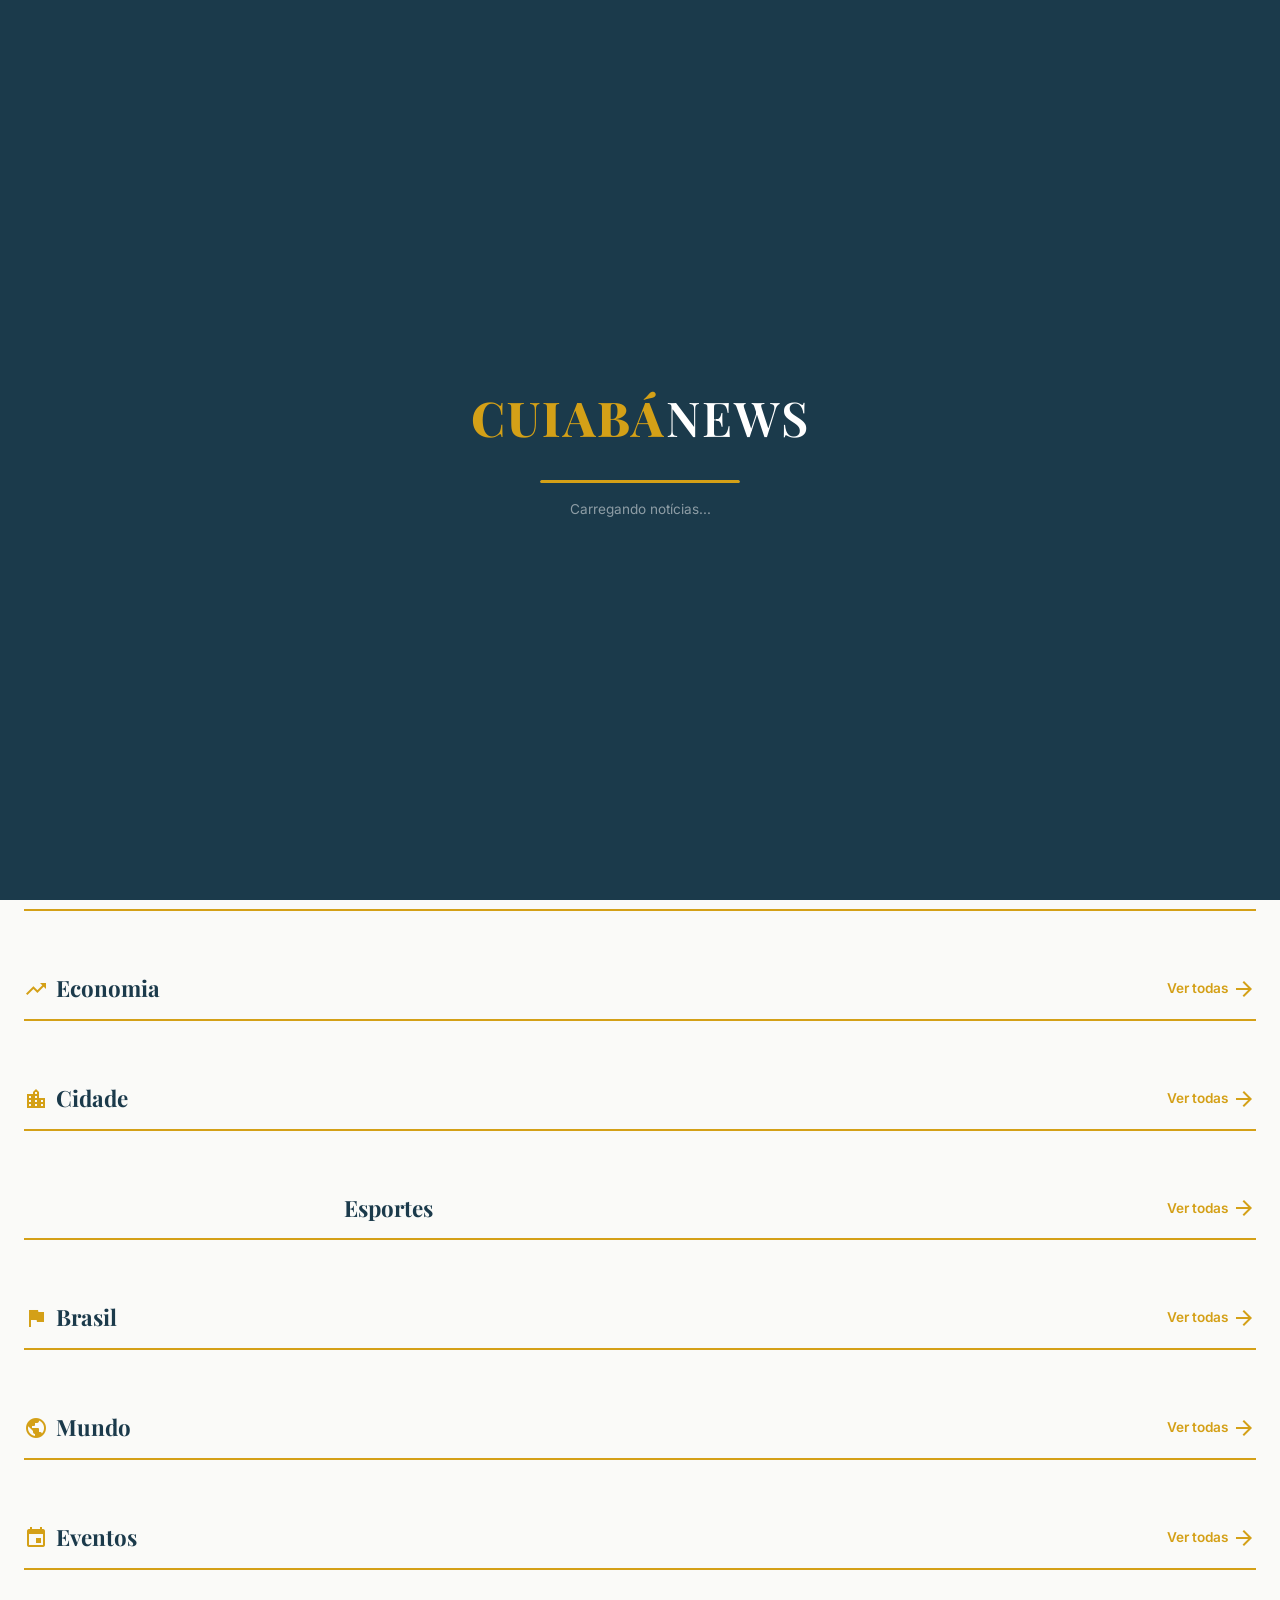
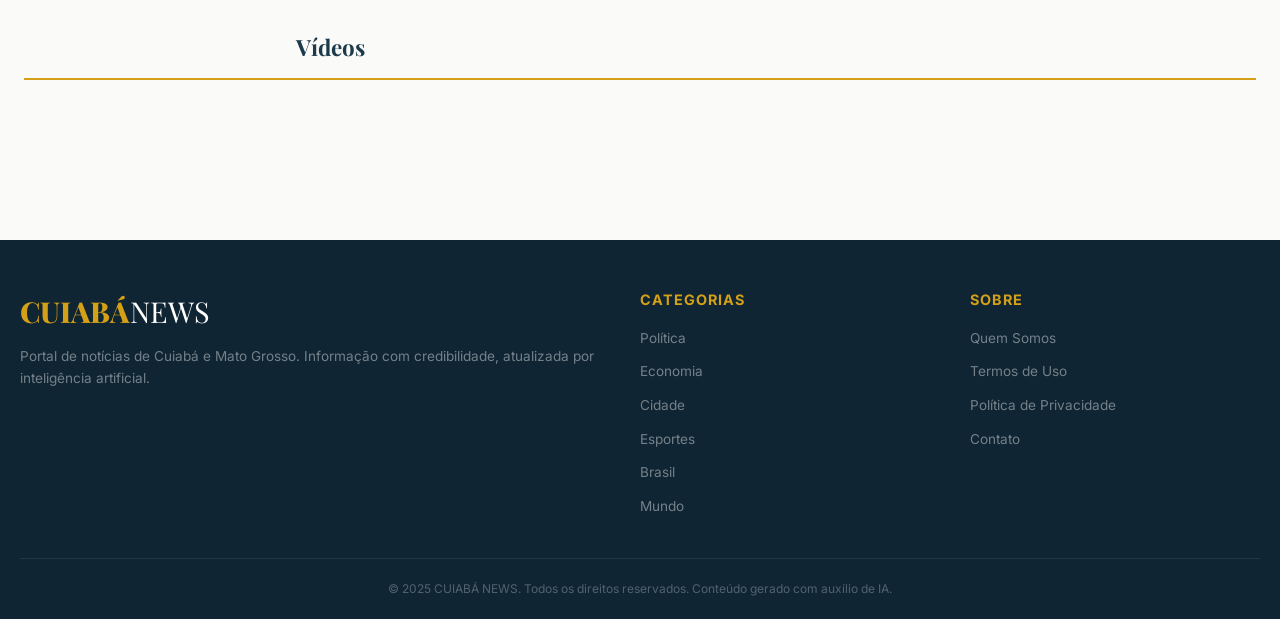
==== index.html @ b16b4761 "Mostra 20 notícias iniciais com botão ver mais no final Co-Authored-By: Claude Opus 4.6 <noreply@ant" ====
<!DOCTYPE html>
<html lang="pt-BR" data-theme="light">
<head>
    <meta charset="UTF-8">
    <meta name="viewport" content="width=device-width, initial-scale=1.0">
    <title>CUIABÁ NEWS — Notícias de Cuiabá e Mato Grosso</title>
    <meta name="description" content="CUIABÁ NEWS - Portal de notícias de Cuiabá e Mato Grosso. Política, economia, esportes, cidade e mais.">
    <meta name="keywords" content="Cuiabá, Mato Grosso, notícias, MT, Pantanal, Arena Pantanal">
    <meta property="og:title" content="CUIABÁ NEWS — Notícias de Cuiabá e Mato Grosso">
    <meta property="og:description" content="Portal de notícias atualizado de Cuiabá e região metropolitana.">
    <meta property="og:type" content="website">

    <link rel="preconnect" href="https://fonts.googleapis.com">
    <link rel="preconnect" href="https://fonts.gstatic.com" crossorigin>
    <link href="https://fonts.googleapis.com/css2?family=Inter:wght@300;400;500;600;700;800;900&family=Playfair+Display:wght@600;700;800;900&display=swap" rel="stylesheet">
    <link href="https://fonts.googleapis.com/icon?family=Material+Icons" rel="stylesheet">
    <link rel="stylesheet" href="css/style.css">
</head>
<body>

    <!-- LOADING SCREEN -->
    <div id="loading-screen" class="loading-screen">
        <div class="loading-content">
            <div class="loading-logo">CUIABÁ<span>NEWS</span></div>
            <div class="loading-bar"><div class="loading-progress"></div></div>
            <p class="loading-text">Carregando notícias...</p>
        </div>
    </div>

    <!-- HEADER -->
    <header class="header">
        <div class="header-top">
            <div class="container">
                <div class="header-top-left">
                    <span class="material-icons">schedule</span>
                    <span id="header-date" class="header-date"></span>
                    <span class="header-divider">|</span>
                    <span id="header-clock" class="header-clock"></span>
                </div>
                <div class="header-top-right">
                    <button id="btn-dark-mode" class="btn-icon" title="Modo escuro">
                        <span class="material-icons">dark_mode</span>
                    </button>
                    <button id="btn-search" class="btn-icon" title="Buscar">
                        <span class="material-icons">search</span>
                    </button>
                    <button id="btn-notifications" class="btn-icon" title="Notificações">
                        <span class="material-icons">notifications</span>
                        <span class="notification-badge" id="notification-badge">0</span>
                    </button>
                </div>
            </div>
        </div>
        <div class="header-brand">
            <div class="container">
                <a href="/" class="logo">
                    <span class="logo-cuiaba">CUIABÁ</span><span class="logo-news">NEWS</span>
                </a>
                <p class="logo-tagline">Notícias de Cuiabá e Mato Grosso</p>
            </div>
        </div>
    </header>

    <!-- NAVIGATION -->
    <nav class="nav-main" id="nav-main">
        <div class="container">
            <div class="nav-scroll">
                <a href="#" class="nav-link active" data-category="todas">
                    <span class="material-icons">home</span> Início
                </a>
                <a href="#" class="nav-link" data-category="politica">
                    <span class="material-icons">account_balance</span> Política
                </a>
                <a href="#" class="nav-link" data-category="economia">
                    <span class="material-icons">trending_up</span> Economia
                </a>
                <a href="#" class="nav-link" data-category="cidade">
                    <span class="material-icons">location_city</span> Cidade
                </a>
                <a href="#" class="nav-link" data-category="esportes">
                    <span class="material-icons">sports_soccer</span> Esportes
                </a>
                <a href="#" class="nav-link" data-category="brasil">
                    <span class="material-icons">flag</span> Brasil
                </a>
                <a href="#" class="nav-link" data-category="internacional">
                    <span class="material-icons">public</span> Mundo
                </a>
                <a href="#" class="nav-link" data-category="eventos">
                    <span class="material-icons">event</span> Eventos
                </a>
            </div>
        </div>
    </nav>

    <!-- READING PROGRESS -->
    <div class="reading-progress" id="reading-progress"></div>

    <!-- TICKER / BREAKING NEWS -->
    <section class="ticker-bar" id="ticker-bar">
        <div class="container">
            <span class="ticker-label">URGENTE</span>
            <div class="ticker-wrap">
                <div class="ticker-content" id="ticker-content"></div>
            </div>
        </div>
    </section>

    <!-- SEARCH OVERLAY -->
    <div class="search-overlay" id="search-overlay">
        <div class="search-overlay-inner">
            <button class="search-close" id="search-close">
                <span class="material-icons">close</span>
            </button>
            <div class="search-box">
                <span class="material-icons">search</span>
                <input type="text" id="search-input" placeholder="Buscar notícias..." autocomplete="off">
            </div>
            <div class="search-results" id="search-results"></div>
        </div>
    </div>

    <!-- NOTIFICATIONS DROPDOWN -->
    <div class="notifications-dropdown" id="notifications-dropdown">
        <div class="notifications-header">
            <h3>Notificações</h3>
            <button id="notifications-clear">Limpar</button>
        </div>
        <div class="notifications-list" id="notifications-list"></div>
    </div>

    <!-- MAIN CONTENT -->
    <main class="main-content">
        <div class="container">

            <!-- HERO CAROUSEL -->
            <section class="hero-section" id="hero-section">
                <div class="hero-carousel" id="hero-carousel"></div>
                <div class="hero-dots" id="hero-dots"></div>
            </section>

            <!-- COTAÇÕES STRIP -->
            <section class="cotacoes-strip" id="cotacoes-strip">
                <div class="cotacoes-scroll" id="cotacoes-scroll"></div>
            </section>

            <!-- TRENDING TOPICS -->
            <section class="trending-section" id="trending-section">
                <div class="section-header">
                    <h2><span class="material-icons">trending_up</span> Em Alta</h2>
                </div>
                <div class="trending-tags" id="trending-tags"></div>
            </section>

            <!-- CONTENT GRID -->
            <div class="content-grid">

                <!-- MAIN COLUMN -->
                <div class="col-main">

                    <!-- ÚLTIMAS NOTÍCIAS (TABS) -->
                    <section class="ultimas-section" id="ultimas-section">
                        <div class="section-header">
                            <h2><span class="material-icons">fiber_new</span> Últimas Notícias</h2>
                            <div class="tab-buttons" id="tab-buttons">
                                <button class="tab-btn active" data-tab="recentes">Recentes</button>
                                <button class="tab-btn" data-tab="mais-lidas">Mais Lidas</button>
                            </div>
                        </div>
                        <div class="news-grid" id="news-grid"></div>
                        <button class="btn-load-more" id="btn-load-more">
                            <span class="material-icons">expand_more</span> Ver Mais Notícias
                        </button>
                    </section>

                </div>

                <!-- SIDEBAR -->
                <aside class="col-sidebar">

                    <!-- CLIMA -->
                    <div class="sidebar-widget weather-widget" id="weather-widget">
                        <div class="widget-header">
                            <h3><span class="material-icons">wb_sunny</span> Clima</h3>
                        </div>
                        <div class="weather-content" id="weather-content"></div>
                    </div>

                    <!-- MAIS LIDAS -->
                    <div class="sidebar-widget" id="mais-lidas-widget">
                        <div class="widget-header">
                            <h3><span class="material-icons">local_fire_department</span> Mais Lidas</h3>
                        </div>
                        <div class="mais-lidas-list" id="mais-lidas-list"></div>
                    </div>

                    <!-- MAIS NOTÍCIAS SIDEBAR -->
                    <div class="sidebar-widget" id="side-news-widget">
                        <div class="widget-header">
                            <h3><span class="material-icons">article</span> Mais Notícias</h3>
                        </div>
                        <div class="side-news-list" id="side-news-items"></div>
                    </div>

                </aside>
            </div>
        </div>

        <!-- FULL-WIDTH SECTIONS (abaixo do grid) -->
        <div class="full-sections">
            <section class="category-section" id="section-politica">
                <div class="section-header">
                    <h2><span class="material-icons">account_balance</span> Política</h2>
                    <a href="#" class="ver-mais" data-category="politica">Ver todas <span class="material-icons">arrow_forward</span></a>
                </div>
                <div class="category-grid" data-category="politica"></div>
            </section>

            <section class="category-section" id="section-economia">
                <div class="section-header">
                    <h2><span class="material-icons">trending_up</span> Economia</h2>
                    <a href="#" class="ver-mais" data-category="economia">Ver todas <span class="material-icons">arrow_forward</span></a>
                </div>
                <div class="category-grid" data-category="economia"></div>
            </section>

            <section class="category-section" id="section-cidade">
                <div class="section-header">
                    <h2><span class="material-icons">location_city</span> Cidade</h2>
                    <a href="#" class="ver-mais" data-category="cidade">Ver todas <span class="material-icons">arrow_forward</span></a>
                </div>
                <div class="category-grid" data-category="cidade"></div>
            </section>

            <section class="category-section" id="section-esportes">
                <div class="section-header">
                    <h2><span class="material-icons">sports_soccer</span> Esportes</h2>
                    <a href="#" class="ver-mais" data-category="esportes">Ver todas <span class="material-icons">arrow_forward</span></a>
                </div>
                <div class="category-grid" data-category="esportes"></div>
            </section>

            <section class="category-section" id="section-brasil">
                <div class="section-header">
                    <h2><span class="material-icons">flag</span> Brasil</h2>
                    <a href="#" class="ver-mais" data-category="brasil">Ver todas <span class="material-icons">arrow_forward</span></a>
                </div>
                <div class="category-grid" data-category="brasil"></div>
            </section>

            <section class="category-section" id="section-internacional">
                <div class="section-header">
                    <h2><span class="material-icons">public</span> Mundo</h2>
                    <a href="#" class="ver-mais" data-category="internacional">Ver todas <span class="material-icons">arrow_forward</span></a>
                </div>
                <div class="category-grid" data-category="internacional"></div>
            </section>

            <section class="category-section" id="section-eventos">
                <div class="section-header">
                    <h2><span class="material-icons">event</span> Eventos</h2>
                    <a href="#" class="ver-mais" data-category="eventos">Ver todas <span class="material-icons">arrow_forward</span></a>
                </div>
                <div class="category-grid" data-category="eventos"></div>
            </section>

            <section class="videos-section" id="videos-section">
                <div class="section-header">
                    <h2><span class="material-icons">play_circle</span> Vídeos</h2>
                </div>
                <div class="videos-grid" id="videos-grid"></div>
            </section>
        </div>

    </main>

    <!-- SHARE POPUP -->
    <div class="share-popup" id="share-popup">
        <div class="share-popup-inner">
            <h3>Compartilhar</h3>
            <div class="share-buttons">
                <button class="share-btn whatsapp" data-platform="whatsapp">
                    <span class="material-icons">chat</span> WhatsApp
                </button>
                <button class="share-btn twitter" data-platform="twitter">
                    <span class="material-icons">tag</span> Twitter
                </button>
                <button class="share-btn facebook" data-platform="facebook">
                    <span class="material-icons">thumb_up</span> Facebook
                </button>
                <button class="share-btn copy" data-platform="copy">
                    <span class="material-icons">content_copy</span> Copiar Link
                </button>
            </div>
            <button class="share-close" id="share-close">
                <span class="material-icons">close</span>
            </button>
        </div>
    </div>

    <!-- VIDEO MODAL -->
    <div class="video-modal" id="video-modal">
        <div class="video-modal-inner">
            <button class="video-modal-close" id="video-modal-close">
                <span class="material-icons">close</span>
            </button>
            <div class="video-modal-player" id="video-modal-player"></div>
            <h3 class="video-modal-title" id="video-modal-title"></h3>
        </div>
    </div>

    <!-- FOOTER -->
    <footer class="footer">
        <div class="container">
            <div class="footer-grid">
                <div class="footer-brand">
                    <div class="footer-logo">CUIABÁ<span>NEWS</span></div>
                    <p>Portal de notícias de Cuiabá e Mato Grosso. Informação com credibilidade, atualizada por inteligência artificial.</p>
                </div>
                <div class="footer-links">
                    <h4>Categorias</h4>
                    <ul>
                        <li><a href="#" data-category="politica">Política</a></li>
                        <li><a href="#" data-category="economia">Economia</a></li>
                        <li><a href="#" data-category="cidade">Cidade</a></li>
                        <li><a href="#" data-category="esportes">Esportes</a></li>
                        <li><a href="#" data-category="brasil">Brasil</a></li>
                        <li><a href="#" data-category="internacional">Mundo</a></li>
                    </ul>
                </div>
                <div class="footer-links">
                    <h4>Sobre</h4>
                    <ul>
                        <li><a href="#">Quem Somos</a></li>
                        <li><a href="#">Termos de Uso</a></li>
                        <li><a href="#">Política de Privacidade</a></li>
                        <li><a href="#">Contato</a></li>
                    </ul>
                </div>
            </div>
            <div class="footer-bottom">
                <p>&copy; 2025 CUIABÁ NEWS. Todos os direitos reservados. Conteúdo gerado com auxílio de IA.</p>
            </div>
        </div>
    </footer>

    <!-- TOAST -->
    <div class="toast-container" id="toast-container"></div>

    <script src="js/news-data.js"></script>
    <script src="js/main.js"></script>
</body>
</html>
---- css/style.css ----
/* ============================================
   CUIABÁ NEWS — Warm Pantanal Golden Theme
   Design único: Dourado + Azul Marinho + Laranja
   Fontes: Inter + Playfair Display
   ============================================ */

/* === RESET & VARIABLES === */
:root {
    --gold: #D4A017;
    --gold-light: #F0D060;
    --gold-dark: #B8860B;
    --navy: #1B3A4B;
    --navy-light: #2C5F7A;
    --navy-dark: #0F2533;
    --orange: #E85D04;
    --orange-light: #F48C06;
    --cream: #FFF8E7;
    --cream-dark: #F5ECD7;
    --white: #FFFFFF;
    --gray-50: #FAFAF8;
    --gray-100: #F5F3EE;
    --gray-200: #E8E4DA;
    --gray-300: #D4CFC3;
    --gray-400: #A09A8C;
    --gray-500: #7A7466;
    --gray-600: #5C5648;
    --gray-700: #3E3A30;
    --gray-800: #2A2720;
    --gray-900: #1A1814;
    --bg: var(--gray-50);
    --bg-card: var(--white);
    --bg-header: var(--navy);
    --bg-nav: var(--navy-dark);
    --text: var(--gray-800);
    --text-secondary: var(--gray-500);
    --text-on-dark: var(--cream);
    --border: var(--gray-200);
    --shadow: rgba(27, 58, 75, 0.08);
    --shadow-hover: rgba(27, 58, 75, 0.16);
    --radius: 16px;
    --radius-sm: 10px;
    --radius-xs: 6px;
    --transition: 0.3s cubic-bezier(0.4, 0, 0.2, 1);
    --font-body: 'Inter', -apple-system, sans-serif;
    --font-display: 'Playfair Display', Georgia, serif;
    --container: 1280px;
}

[data-theme="dark"] {
    --bg: #121210;
    --bg-card: #1E1D1A;
    --bg-header: #0A1A22;
    --bg-nav: #06111A;
    --text: #E8E4DA;
    --text-secondary: #A09A8C;
    --text-on-dark: var(--cream);
    --border: #2E2C26;
    --shadow: rgba(0, 0, 0, 0.3);
    --shadow-hover: rgba(0, 0, 0, 0.5);
    --cream: #F5ECD7;
    --gray-50: #161614;
    --gray-100: #1E1D1A;
}

*, *::before, *::after { box-sizing: border-box; margin: 0; padding: 0; }

html { scroll-behavior: smooth; }

body {
    font-family: var(--font-body);
    background: var(--bg);
    color: var(--text);
    line-height: 1.6;
    -webkit-font-smoothing: antialiased;
}

a { color: inherit; text-decoration: none; }
img { max-width: 100%; height: auto; display: block; }
button { cursor: pointer; border: none; background: none; font-family: inherit; }
ul { list-style: none; }

.container {
    max-width: var(--container);
    margin: 0 auto;
    padding: 0 20px;
}

/* === LOADING SCREEN === */
.loading-screen {
    position: fixed; inset: 0; z-index: 9999;
    background: var(--navy);
    display: flex; align-items: center; justify-content: center;
    transition: opacity 0.5s, visibility 0.5s;
}
.loading-screen.hidden { opacity: 0; visibility: hidden; pointer-events: none; }
.loading-content { text-align: center; }
.loading-logo {
    font-family: var(--font-display); font-size: 3rem; font-weight: 800;
    color: var(--gold); letter-spacing: 2px;
}
.loading-logo span { color: var(--white); font-weight: 600; }
.loading-bar {
    width: 200px; height: 3px; background: rgba(255,255,255,0.15);
    border-radius: 3px; margin: 24px auto 16px; overflow: hidden;
}
.loading-progress {
    height: 100%; background: var(--gold); border-radius: 3px;
    animation: loadProgress 1.5s ease-in-out forwards;
}
@keyframes loadProgress { 0% { width: 0; } 100% { width: 100%; } }
.loading-text { color: rgba(255,255,255,0.5); font-size: 0.85rem; }

/* === READING PROGRESS === */
.reading-progress {
    position: fixed; top: 0; left: 0; height: 3px; z-index: 1001;
    background: linear-gradient(90deg, var(--gold), var(--orange));
    width: 0%; transition: width 0.1s;
}

/* === HEADER === */
.header { background: var(--bg-header); }
.header-top {
    border-bottom: 1px solid rgba(255,255,255,0.08);
    padding: 8px 0;
}
.header-top .container { display: flex; justify-content: space-between; align-items: center; }
.header-top-left { display: flex; align-items: center; gap: 8px; color: rgba(255,255,255,0.6); font-size: 0.8rem; }
.header-top-left .material-icons { font-size: 16px; }
.header-divider { opacity: 0.3; }
.header-top-right { display: flex; gap: 4px; }
.btn-icon {
    width: 36px; height: 36px; border-radius: 50%;
    display: flex; align-items: center; justify-content: center;
    color: rgba(255,255,255,0.7); transition: var(--transition);
    position: relative;
}
.btn-icon:hover { background: rgba(255,255,255,0.1); color: var(--gold); }
.notification-badge {
    position: absolute; top: 4px; right: 4px;
    background: var(--orange); color: white;
    font-size: 0.6rem; font-weight: 700;
    width: 16px; height: 16px; border-radius: 50%;
    display: flex; align-items: center; justify-content: center;
}

.header-brand { padding: 20px 0 16px; text-align: center; }
.logo { display: inline-block; }
.logo-cuiaba {
    font-family: var(--font-display); font-size: 2.8rem; font-weight: 900;
    color: var(--gold); letter-spacing: 3px;
}
.logo-news {
    font-family: var(--font-body); font-size: 2.8rem; font-weight: 300;
    color: var(--white); letter-spacing: 1px;
}
.logo-tagline {
    color: rgba(255,255,255,0.45); font-size: 0.8rem;
    letter-spacing: 3px; text-transform: uppercase; margin-top: 4px;
}

/* === NAVIGATION === */
.nav-main {
    background: var(--bg-nav);
    position: sticky; top: 0; z-index: 100;
    border-bottom: 2px solid var(--gold);
}
.nav-scroll {
    display: flex; gap: 0; overflow-x: auto;
    scrollbar-width: none; -ms-overflow-style: none;
}
.nav-scroll::-webkit-scrollbar { display: none; }
.nav-link {
    display: flex; align-items: center; gap: 6px;
    padding: 14px 18px; font-size: 0.85rem; font-weight: 500;
    color: rgba(255,255,255,0.65); white-space: nowrap;
    transition: var(--transition); border-bottom: 3px solid transparent;
    margin-bottom: -2px;
}
.nav-link .material-icons { font-size: 18px; }
.nav-link:hover { color: var(--gold); background: rgba(255,255,255,0.04); }
.nav-link.active {
    color: var(--gold); border-bottom-color: var(--gold);
    font-weight: 700;
}

/* === TICKER === */
.ticker-bar {
    background: var(--orange);
    padding: 10px 0; overflow: hidden;
}
.ticker-bar .container { display: flex; align-items: center; gap: 12px; }
.ticker-label {
    background: var(--navy); color: var(--white);
    padding: 4px 12px; border-radius: var(--radius-xs);
    font-size: 0.7rem; font-weight: 800; letter-spacing: 1px;
    white-space: nowrap; animation: tickerPulse 2s infinite;
}
@keyframes tickerPulse {
    0%, 100% { opacity: 1; } 50% { opacity: 0.7; }
}
.ticker-wrap { flex: 1; overflow: hidden; }
.ticker-content {
    display: flex; gap: 60px; white-space: nowrap;
    animation: tickerScroll 30s linear infinite;
    color: var(--white); font-size: 0.85rem; font-weight: 600;
}
@keyframes tickerScroll {
    0% { transform: translateX(100%); }
    100% { transform: translateX(-100%); }
}

/* === SEARCH OVERLAY === */
.search-overlay {
    position: fixed; inset: 0; z-index: 2000;
    background: rgba(15, 37, 51, 0.95); backdrop-filter: blur(20px);
    display: none; align-items: flex-start; justify-content: center;
    padding-top: 120px;
}
.search-overlay.active { display: flex; }
.search-overlay-inner { width: 100%; max-width: 640px; padding: 0 20px; }
.search-close {
    position: absolute; top: 24px; right: 24px;
    color: white; font-size: 2rem;
}
.search-box {
    display: flex; align-items: center; gap: 12px;
    background: rgba(255,255,255,0.1); border: 2px solid var(--gold);
    border-radius: var(--radius); padding: 16px 20px;
}
.search-box .material-icons { color: var(--gold); font-size: 28px; }
.search-box input {
    flex: 1; background: none; border: none; outline: none;
    color: white; font-size: 1.2rem; font-family: var(--font-body);
}
.search-box input::placeholder { color: rgba(255,255,255,0.4); }
.search-results { margin-top: 20px; max-height: 400px; overflow-y: auto; }
.search-result-item {
    padding: 14px 16px; border-radius: var(--radius-sm);
    color: white; cursor: pointer; transition: var(--transition);
}
.search-result-item:hover { background: rgba(212, 160, 23, 0.15); }
.search-result-item h4 { font-size: 0.95rem; margin-bottom: 4px; }
.search-result-item p { font-size: 0.8rem; opacity: 0.5; }

/* === NOTIFICATIONS === */
.notifications-dropdown {
    position: fixed; top: 52px; right: 20px; z-index: 1500;
    width: 340px; background: var(--bg-card); border-radius: var(--radius);
    box-shadow: 0 20px 60px var(--shadow-hover); display: none;
    border: 1px solid var(--border);
}
.notifications-dropdown.active { display: block; }
.notifications-header {
    display: flex; justify-content: space-between; align-items: center;
    padding: 16px; border-bottom: 1px solid var(--border);
}
.notifications-header h3 { font-size: 0.95rem; font-weight: 700; }
.notifications-header button { color: var(--gold); font-size: 0.8rem; font-weight: 600; }
.notifications-list { max-height: 300px; overflow-y: auto; padding: 8px; }
.notification-item {
    padding: 12px; border-radius: var(--radius-sm);
    font-size: 0.85rem; transition: var(--transition); cursor: pointer;
}
.notification-item:hover { background: var(--gray-100); }
.notification-item .time { font-size: 0.7rem; color: var(--text-secondary); margin-top: 4px; }

/* === HERO CAROUSEL === */
.hero-section { margin: 24px 0; }
.hero-carousel { position: relative; border-radius: var(--radius); overflow: hidden; }
.hero-slide {
    display: none; position: relative; aspect-ratio: 16/7;
    border-radius: var(--radius); overflow: hidden;
}
.hero-slide.active { display: block; }
.hero-slide img {
    width: 100%; height: 100%; object-fit: cover;
}
.hero-slide-overlay {
    position: absolute; bottom: 0; left: 0; right: 0;
    background: linear-gradient(transparent, rgba(15, 37, 51, 0.95));
    padding: 60px 40px 32px; color: white;
}
.hero-slide-category {
    display: inline-block; background: var(--gold); color: var(--navy);
    padding: 4px 14px; border-radius: var(--radius-xs);
    font-size: 0.7rem; font-weight: 800; letter-spacing: 1px;
    text-transform: uppercase; margin-bottom: 12px;
}
.hero-slide-title {
    font-family: var(--font-display); font-size: 2rem;
    font-weight: 800; line-height: 1.2; margin-bottom: 8px;
}
.hero-slide-meta { font-size: 0.8rem; opacity: 0.6; }
.hero-dots {
    display: flex; justify-content: center; gap: 8px; margin-top: 16px;
}
.hero-dot {
    width: 10px; height: 10px; border-radius: 50%;
    background: var(--gray-300); cursor: pointer; transition: var(--transition);
}
.hero-dot.active { background: var(--gold); width: 28px; border-radius: 5px; }

/* === COTAÇÕES STRIP === */
.cotacoes-strip {
    background: var(--bg-card); border: 1px solid var(--border);
    border-radius: var(--radius); padding: 14px 0;
    margin-bottom: 24px; overflow: hidden;
}
.cotacoes-scroll {
    display: flex; gap: 24px; overflow-x: auto; padding: 0 20px;
    scrollbar-width: none;
}
.cotacoes-scroll::-webkit-scrollbar { display: none; }
.cotacao-item {
    display: flex; align-items: center; gap: 10px;
    white-space: nowrap; flex-shrink: 0;
}
.cotacao-item .material-icons { color: var(--gold); font-size: 20px; }
.cotacao-nome { font-size: 0.8rem; font-weight: 600; color: var(--text); }
.cotacao-valor { font-size: 0.8rem; font-weight: 700; color: var(--text); }
.cotacao-var { font-size: 0.7rem; font-weight: 700; }
.cotacao-var.up { color: #16a34a; }
.cotacao-var.down { color: #dc2626; }

/* === TRENDING === */
.trending-section { margin-bottom: 28px; }
.trending-tags { display: flex; flex-wrap: wrap; gap: 10px; }
.trending-tag {
    background: var(--bg-card); border: 1px solid var(--border);
    padding: 8px 16px; border-radius: 50px; font-size: 0.85rem;
    font-weight: 600; color: var(--gold); cursor: pointer;
    transition: var(--transition);
}
.trending-tag:hover {
    background: var(--gold); color: var(--navy); border-color: var(--gold);
}

/* === SECTION HEADERS === */
.section-header {
    display: flex; justify-content: space-between; align-items: center;
    margin-bottom: 20px; padding-bottom: 12px;
    border-bottom: 2px solid var(--gold);
}
.section-header h2 {
    font-family: var(--font-display); font-size: 1.4rem; font-weight: 700;
    display: flex; align-items: center; gap: 8px; color: var(--navy);
}
[data-theme="dark"] .section-header h2 { color: var(--gold); }
.section-header h2 .material-icons { color: var(--gold); font-size: 24px; }
.ver-mais {
    display: flex; align-items: center; gap: 4px;
    font-size: 0.85rem; font-weight: 600; color: var(--gold);
    transition: var(--transition);
}
.ver-mais:hover { color: var(--orange); }

/* === CONTENT GRID === */
.content-grid { display: grid; grid-template-columns: 1fr 340px; gap: 32px; }

/* === NEWS CARDS === */
.news-grid {
    display: grid; grid-template-columns: repeat(2, 1fr); gap: 20px;
}
.news-card {
    background: var(--bg-card); border-radius: var(--radius);
    overflow: hidden; transition: var(--transition);
    border: 1px solid var(--border);
    box-shadow: 0 2px 12px var(--shadow);
}
.news-card:hover {
    transform: translateY(-4px);
    box-shadow: 0 12px 32px var(--shadow-hover);
}
.news-card-image {
    position: relative; aspect-ratio: 16/10; overflow: hidden;
}
.news-card-image img {
    width: 100%; height: 100%; object-fit: cover;
    transition: transform 0.5s;
}
.news-card:hover .news-card-image img { transform: scale(1.05); }
.news-card-category {
    position: absolute; top: 12px; left: 12px;
    background: var(--gold); color: var(--navy);
    padding: 4px 10px; border-radius: var(--radius-xs);
    font-size: 0.65rem; font-weight: 800; text-transform: uppercase;
    letter-spacing: 0.5px;
}
.news-card-share {
    position: absolute; top: 12px; right: 12px;
    width: 32px; height: 32px; border-radius: 50%;
    background: rgba(0,0,0,0.5); color: white;
    display: flex; align-items: center; justify-content: center;
    opacity: 0; transition: var(--transition);
}
.news-card:hover .news-card-share { opacity: 1; }
.news-card-share .material-icons { font-size: 16px; }
.news-card-body { padding: 16px; }
.news-card-title {
    font-family: var(--font-display); font-size: 1.05rem;
    font-weight: 700; line-height: 1.3; margin-bottom: 8px;
    color: var(--text);
    display: -webkit-box; -webkit-line-clamp: 3; -webkit-box-orient: vertical;
    overflow: hidden;
}
.news-card-excerpt {
    font-size: 0.85rem; color: var(--text-secondary);
    line-height: 1.5; margin-bottom: 12px;
    display: -webkit-box; -webkit-line-clamp: 2; -webkit-box-orient: vertical;
    overflow: hidden;
}
.news-card-meta {
    display: flex; justify-content: space-between; align-items: center;
    font-size: 0.75rem; color: var(--text-secondary);
}
.news-card-meta .author { font-weight: 600; }

/* === TABS === */
.tab-buttons { display: flex; gap: 4px; }
.tab-btn {
    padding: 8px 16px; border-radius: var(--radius-xs);
    font-size: 0.8rem; font-weight: 600; color: var(--text-secondary);
    transition: var(--transition);
}
.tab-btn.active { background: var(--gold); color: var(--navy); }
.tab-btn:hover:not(.active) { background: var(--gray-100); }

/* === LOAD MORE === */
.btn-load-more {
    display: flex; align-items: center; justify-content: center; gap: 6px;
    width: 100%; padding: 14px; margin-top: 20px;
    background: var(--bg-card); border: 2px solid var(--border);
    border-radius: var(--radius); font-weight: 600;
    color: var(--gold); transition: var(--transition);
}
.btn-load-more:hover {
    border-color: var(--gold); background: rgba(212, 160, 23, 0.08);
}

/* === CATEGORY GRID === */
.category-section { margin-bottom: 40px; }
.category-grid {
    display: grid; grid-template-columns: repeat(3, 1fr); gap: 16px;
}

/* === VIDEOS === */
.videos-section { margin-bottom: 40px; }
.videos-grid {
    display: grid; grid-template-columns: repeat(2, 1fr); gap: 16px;
}
.video-card {
    position: relative; border-radius: var(--radius); overflow: hidden;
    cursor: pointer; aspect-ratio: 16/9;
}
.video-card img { width: 100%; height: 100%; object-fit: cover; }
.video-card-overlay {
    position: absolute; inset: 0;
    background: linear-gradient(transparent 40%, rgba(15, 37, 51, 0.9));
    display: flex; flex-direction: column; justify-content: flex-end;
    padding: 16px;
}
.video-card-play {
    position: absolute; top: 50%; left: 50%;
    transform: translate(-50%, -50%);
    width: 56px; height: 56px; border-radius: 50%;
    background: rgba(212, 160, 23, 0.9); color: white;
    display: flex; align-items: center; justify-content: center;
    transition: var(--transition);
}
.video-card:hover .video-card-play { background: var(--gold); transform: translate(-50%, -50%) scale(1.1); }
.video-card-title { color: white; font-weight: 600; font-size: 0.9rem; }
.video-card-duration {
    position: absolute; top: 12px; right: 12px;
    background: rgba(0,0,0,0.7); color: white;
    padding: 2px 8px; border-radius: var(--radius-xs);
    font-size: 0.75rem; font-weight: 600;
}

/* === VIDEO MODAL === */
.video-modal {
    position: fixed; inset: 0; z-index: 3000;
    background: rgba(0,0,0,0.9); display: none;
    align-items: center; justify-content: center;
}
.video-modal.active { display: flex; }
.video-modal-inner { width: 90%; max-width: 900px; }
.video-modal-close {
    position: absolute; top: 20px; right: 20px;
    color: white; font-size: 2rem;
}
.video-modal-player { aspect-ratio: 16/9; border-radius: var(--radius); overflow: hidden; }
.video-modal-player iframe { width: 100%; height: 100%; border: none; }
.video-modal-title { color: white; font-size: 1.1rem; margin-top: 16px; font-weight: 600; }

/* === SIDEBAR === */
.col-sidebar { display: flex; flex-direction: column; gap: 24px; position: sticky; top: 70px; align-self: start; min-width: 0; overflow: hidden; }
.sidebar-widget {
    background: var(--bg-card); border: 1px solid var(--border);
    border-radius: var(--radius); padding: 20px;
    box-shadow: 0 2px 12px var(--shadow);
}
.widget-header {
    margin-bottom: 16px; padding-bottom: 10px;
    border-bottom: 2px solid var(--gold);
}
.widget-header h3 {
    font-size: 1rem; font-weight: 700;
    display: flex; align-items: center; gap: 6px;
}
.widget-header h3 .material-icons { color: var(--gold); font-size: 20px; }

/* WEATHER */
.weather-widget { background: linear-gradient(135deg, var(--navy), var(--navy-light)); border: none; }
.weather-widget .widget-header { border-bottom-color: rgba(255,255,255,0.15); }
.weather-widget .widget-header h3 { color: var(--gold); }
.weather-content { color: white; }
.weather-main { display: flex; align-items: center; gap: 16px; margin-bottom: 12px; }
.weather-temp { font-size: 3rem; font-weight: 800; font-family: var(--font-display); }
.weather-icon .material-icons { font-size: 48px; color: var(--gold); }
.weather-desc { font-size: 0.9rem; opacity: 0.8; }
.weather-details { display: grid; grid-template-columns: 1fr 1fr; gap: 8px; margin-top: 12px; }
.weather-detail {
    display: flex; align-items: center; gap: 6px;
    font-size: 0.8rem; opacity: 0.7;
}
.weather-detail .material-icons { font-size: 16px; }

/* MAIS LIDAS */
.mais-lidas-list { display: flex; flex-direction: column; gap: 12px; }
.mais-lidas-item {
    display: flex; gap: 12px; cursor: pointer; padding: 8px;
    border-radius: var(--radius-sm); transition: var(--transition);
}
.mais-lidas-item:hover { background: var(--gray-100); }
.mais-lidas-rank {
    font-family: var(--font-display); font-size: 1.8rem;
    font-weight: 900; color: var(--gold); min-width: 32px;
    line-height: 1;
}
.mais-lidas-title {
    font-size: 0.85rem; font-weight: 600; line-height: 1.3;
    display: -webkit-box; -webkit-line-clamp: 2; -webkit-box-orient: vertical;
    overflow: hidden;
}
.mais-lidas-meta { font-size: 0.7rem; color: var(--text-secondary); margin-top: 4px; }

/* ENQUETE */
.enquete-content h4 { font-size: 0.95rem; font-weight: 700; margin-bottom: 14px; }
.enquete-option {
    margin-bottom: 10px; cursor: pointer;
    padding: 10px 14px; border: 1px solid var(--border);
    border-radius: var(--radius-sm); position: relative;
    overflow: hidden; transition: var(--transition);
}
.enquete-option:hover { border-color: var(--gold); }
.enquete-option.voted { border-color: var(--gold); }
.enquete-bar {
    position: absolute; top: 0; left: 0; bottom: 0;
    background: rgba(212, 160, 23, 0.12); transition: width 0.5s;
    border-radius: var(--radius-sm);
}
.enquete-text {
    position: relative; z-index: 1; font-size: 0.85rem;
    font-weight: 500; display: flex; justify-content: space-between;
}
.enquete-percent { font-weight: 700; color: var(--gold); }
.enquete-total { text-align: center; font-size: 0.75rem; color: var(--text-secondary); margin-top: 12px; }

/* NEWSLETTER */
.newsletter-widget { background: linear-gradient(135deg, var(--gold-dark), var(--gold)); border: none; }
.newsletter-widget .widget-header { border-bottom-color: rgba(255,255,255,0.2); }
.newsletter-widget .widget-header h3 { color: var(--white); }
.newsletter-widget p { color: rgba(255,255,255,0.85); font-size: 0.85rem; margin-bottom: 14px; }
.newsletter-form { display: flex; flex-direction: column; gap: 8px; }
.newsletter-form input {
    padding: 12px; border: 2px solid rgba(255,255,255,0.3);
    border-radius: var(--radius-sm); background: rgba(255,255,255,0.15);
    color: white; font-family: var(--font-body);
}
.newsletter-form input::placeholder { color: rgba(255,255,255,0.5); }
.newsletter-form button {
    padding: 12px; background: var(--navy);
    color: var(--gold); border-radius: var(--radius-sm);
    font-weight: 700; transition: var(--transition);
}
.newsletter-form button:hover { background: var(--navy-dark); }

/* === SHARE POPUP === */
.share-popup {
    position: fixed; inset: 0; z-index: 2500;
    background: rgba(0,0,0,0.6); display: none;
    align-items: center; justify-content: center;
}
.share-popup.active { display: flex; }
.share-popup-inner {
    background: var(--bg-card); border-radius: var(--radius);
    padding: 28px; width: 90%; max-width: 400px; position: relative;
}
.share-popup-inner h3 { font-family: var(--font-display); font-size: 1.2rem; margin-bottom: 20px; }
.share-buttons { display: grid; grid-template-columns: 1fr 1fr; gap: 10px; }
.share-btn {
    display: flex; align-items: center; justify-content: center; gap: 8px;
    padding: 12px; border-radius: var(--radius-sm); font-weight: 600;
    font-size: 0.85rem; color: white; transition: var(--transition);
}
.share-btn.whatsapp { background: #25D366; }
.share-btn.twitter { background: #1DA1F2; }
.share-btn.facebook { background: #1877F2; }
.share-btn.copy { background: var(--gray-600); }
.share-btn:hover { opacity: 0.9; transform: scale(1.02); }
.share-close {
    position: absolute; top: 12px; right: 12px;
    color: var(--text-secondary);
}

/* === FULL-WIDTH SECTIONS === */
.full-sections { max-width: var(--max-w); width: 100%; margin: 0 auto; padding: 0 24px 40px; overflow: hidden; }

/* === SIDE NEWS === */
.side-news-item { display: flex; gap: 10px; padding: 10px 0; cursor: pointer; border-bottom: 1px solid var(--border); transition: 0.2s; }
.side-news-item:last-child { border-bottom: none; }
.side-news-item:hover { opacity: 0.7; }
.side-news-thumb { width: 72px; height: 54px; border-radius: 6px; overflow: hidden; flex-shrink: 0; }
.side-news-thumb img { width: 100%; height: 100%; object-fit: cover; }
.side-news-info { flex: 1; min-width: 0; }
.side-news-cat { font-size: 0.6rem; font-weight: 800; text-transform: uppercase; color: var(--gold); letter-spacing: 0.5px; }
.side-news-title { font-size: 0.82rem; font-weight: 600; line-height: 1.3; display: -webkit-box; -webkit-line-clamp: 2; -webkit-box-orient: vertical; overflow: hidden; margin-top: 2px; }
.side-news-meta { font-size: 0.65rem; color: var(--text-muted); margin-top: 3px; }

/* === FOOTER === */
.footer {
    background: var(--navy-dark); color: rgba(255,255,255,0.7);
    margin-top: 60px; padding: 48px 0 0;
}
.footer-grid {
    display: grid; grid-template-columns: 2fr 1fr 1fr; gap: 40px;
    padding-bottom: 32px; border-bottom: 1px solid rgba(255,255,255,0.08);
}
.footer-logo {
    font-family: var(--font-display); font-size: 1.8rem;
    font-weight: 800; color: var(--gold); margin-bottom: 12px;
}
.footer-logo span { color: white; font-weight: 300; }
.footer-brand p { font-size: 0.85rem; line-height: 1.6; opacity: 0.6; }
.footer-links h4 {
    color: var(--gold); font-size: 0.9rem; font-weight: 700;
    margin-bottom: 14px; text-transform: uppercase; letter-spacing: 1px;
}
.footer-links li { margin-bottom: 8px; }
.footer-links a {
    font-size: 0.85rem; opacity: 0.6;
    transition: var(--transition);
}
.footer-links a:hover { opacity: 1; color: var(--gold); }
.footer-bottom {
    text-align: center; padding: 20px 0;
    font-size: 0.75rem; opacity: 0.4;
}

/* === TOAST === */
.toast-container { position: fixed; bottom: 24px; right: 24px; z-index: 5000; }
.toast {
    background: var(--navy); color: white;
    padding: 14px 20px; border-radius: var(--radius-sm);
    margin-top: 8px; font-size: 0.85rem; font-weight: 500;
    box-shadow: 0 8px 24px rgba(0,0,0,0.2);
    border-left: 4px solid var(--gold);
    animation: toastIn 0.3s;
}
.toast.hide { animation: toastOut 0.3s forwards; }
@keyframes toastIn { from { transform: translateX(100%); opacity: 0; } }
@keyframes toastOut { to { transform: translateX(100%); opacity: 0; } }

/* === SCROLL REVEAL === */
.reveal { opacity: 0; transform: translateY(20px); transition: opacity 0.6s, transform 0.6s; }
.reveal.visible { opacity: 1; transform: translateY(0); }

/* === RESPONSIVE === */
@media (max-width: 1024px) {
    .content-grid { grid-template-columns: 1fr; }
    .col-sidebar { order: -1; display: grid; grid-template-columns: 1fr 1fr; gap: 16px; }
    .category-grid { grid-template-columns: repeat(2, 1fr); }
}

@media (max-width: 768px) {
    .hero-slide { aspect-ratio: 16/10; }
    .hero-slide-title { font-size: 1.3rem; }
    .hero-slide-overlay { padding: 40px 20px 20px; }
    .news-grid { grid-template-columns: 1fr; }
    .category-grid { grid-template-columns: 1fr; }
    .videos-grid { grid-template-columns: 1fr; }
    .col-sidebar { grid-template-columns: 1fr; }
    .footer-grid { grid-template-columns: 1fr; gap: 24px; }
    .logo-cuiaba, .logo-news { font-size: 2rem; }
    .section-header h2 { font-size: 1.15rem; }
    .header-brand { padding: 14px 0 10px; }
    .cotacoes-scroll { gap: 16px; }
}

@media (max-width: 480px) {
    .container { padding: 0 14px; }
    .nav-link { padding: 12px 14px; font-size: 0.8rem; }
    .news-card-title { font-size: 0.95rem; }
    .hero-slide-title { font-size: 1.1rem; }
}
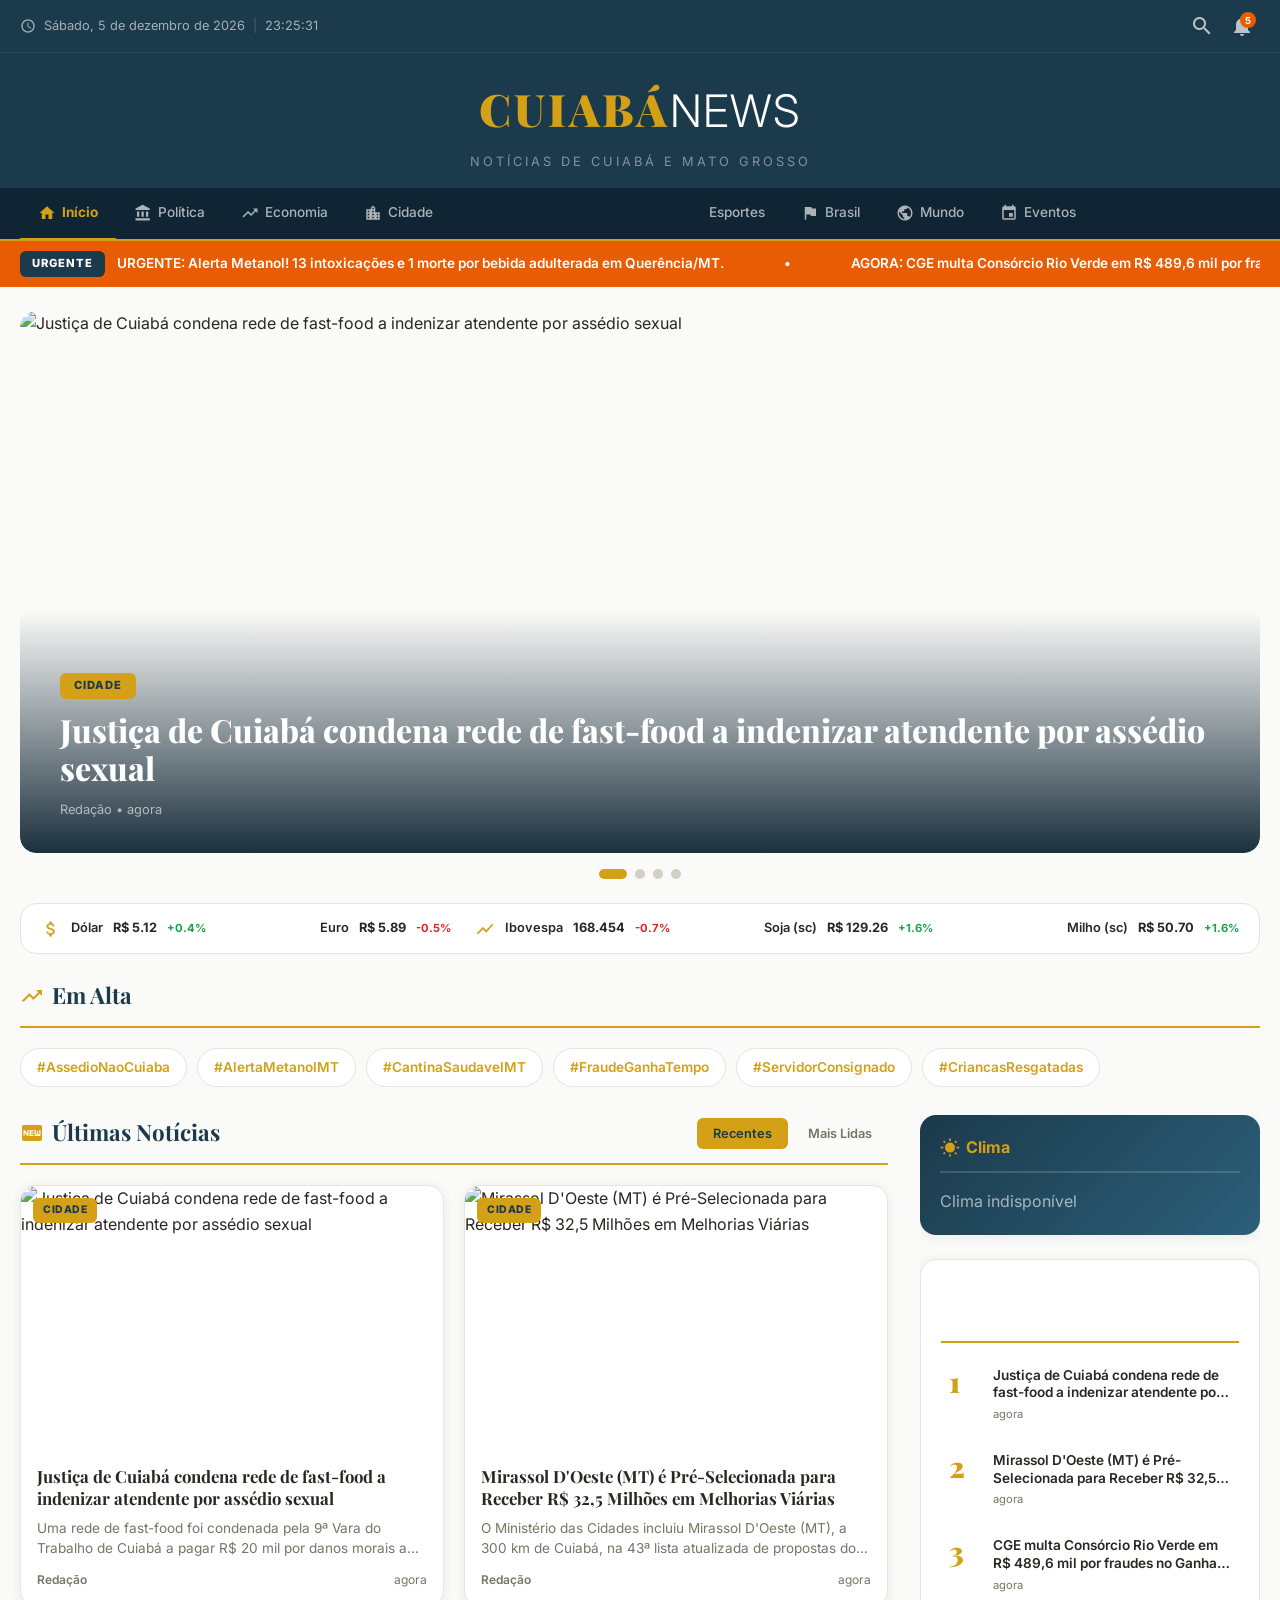
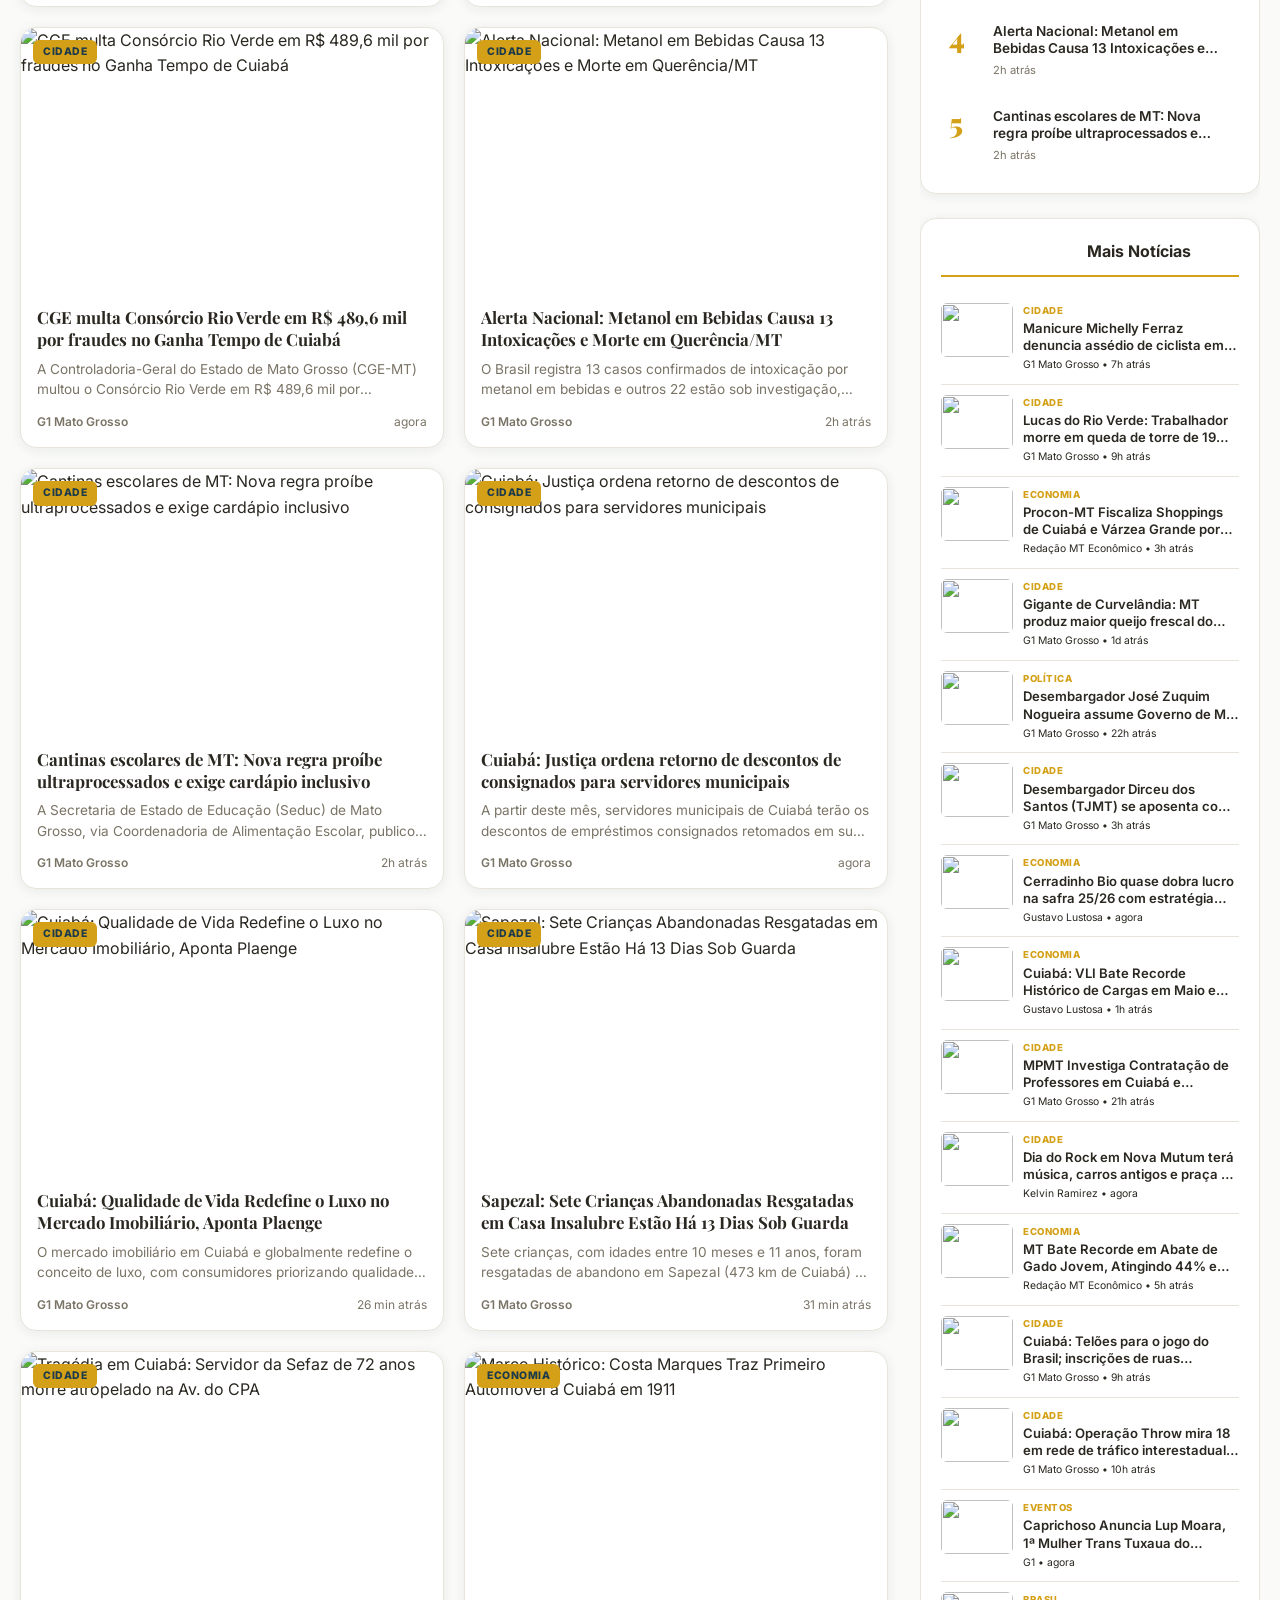
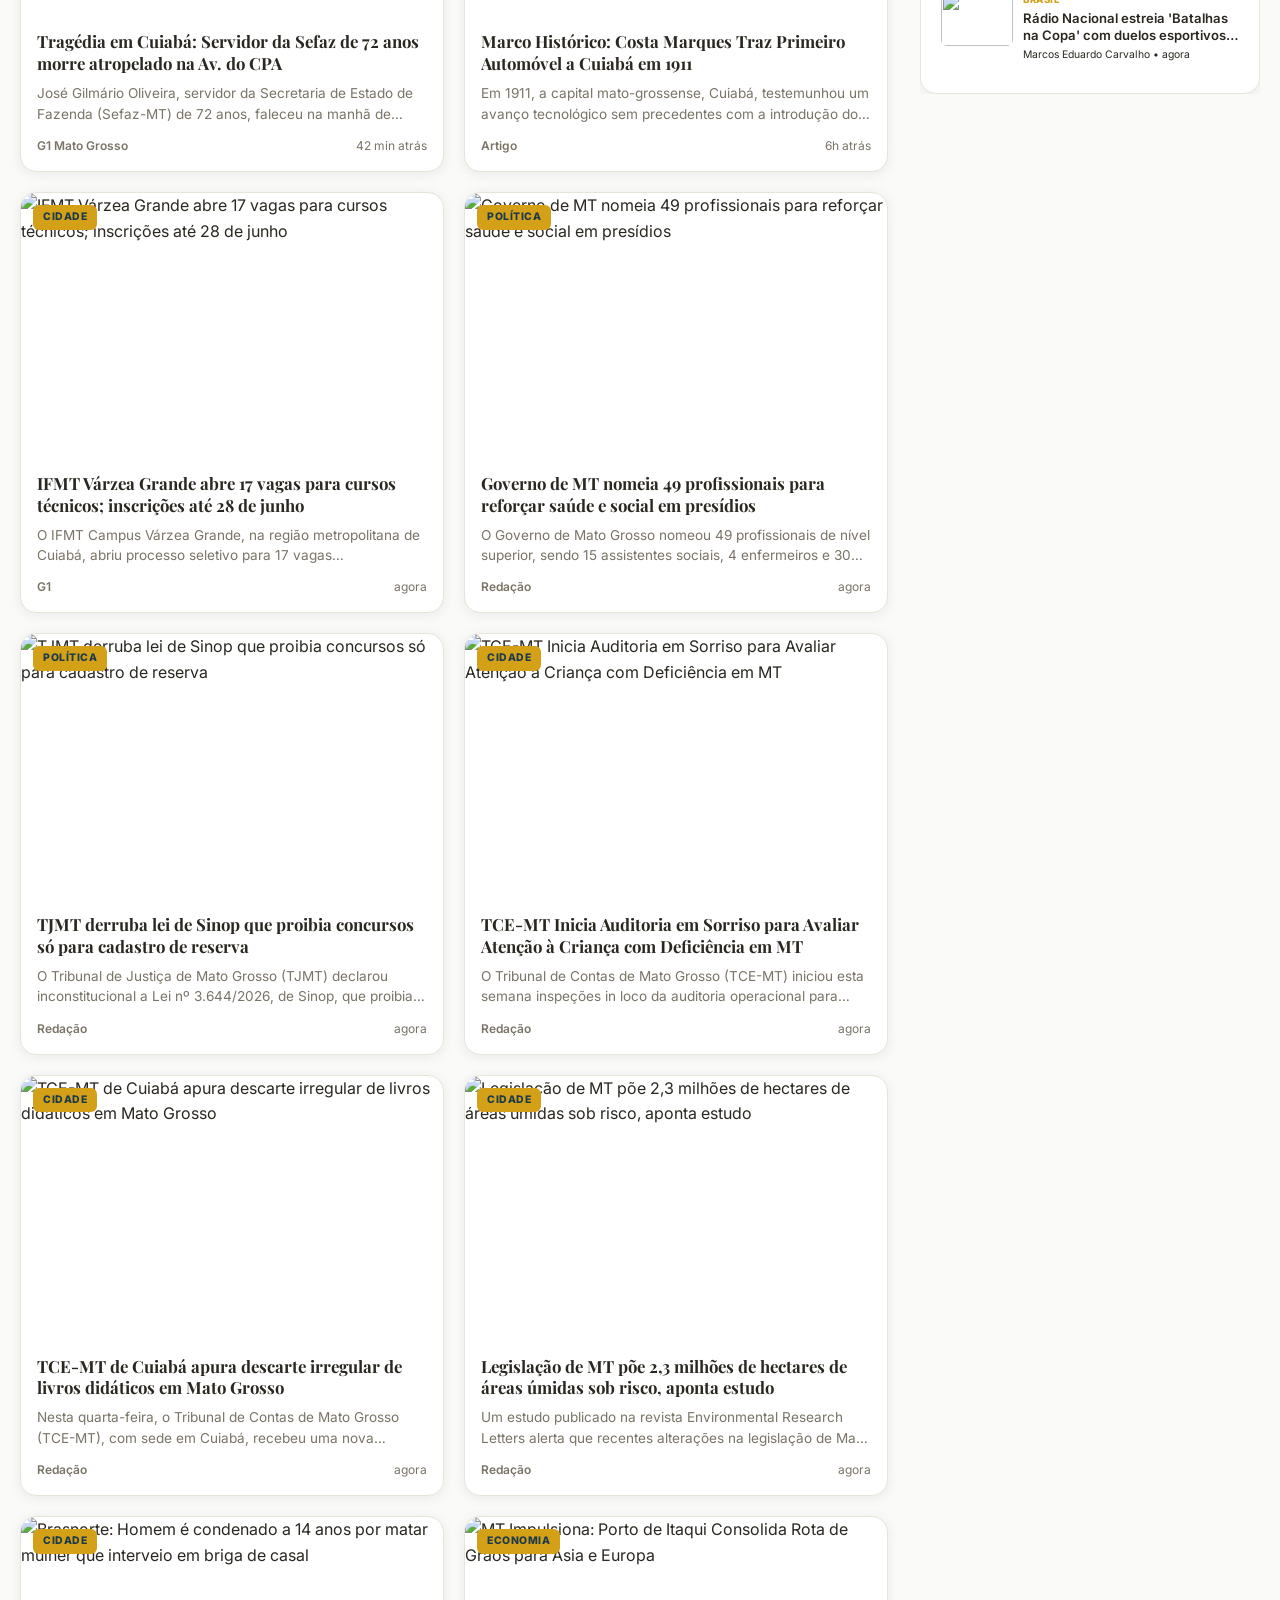
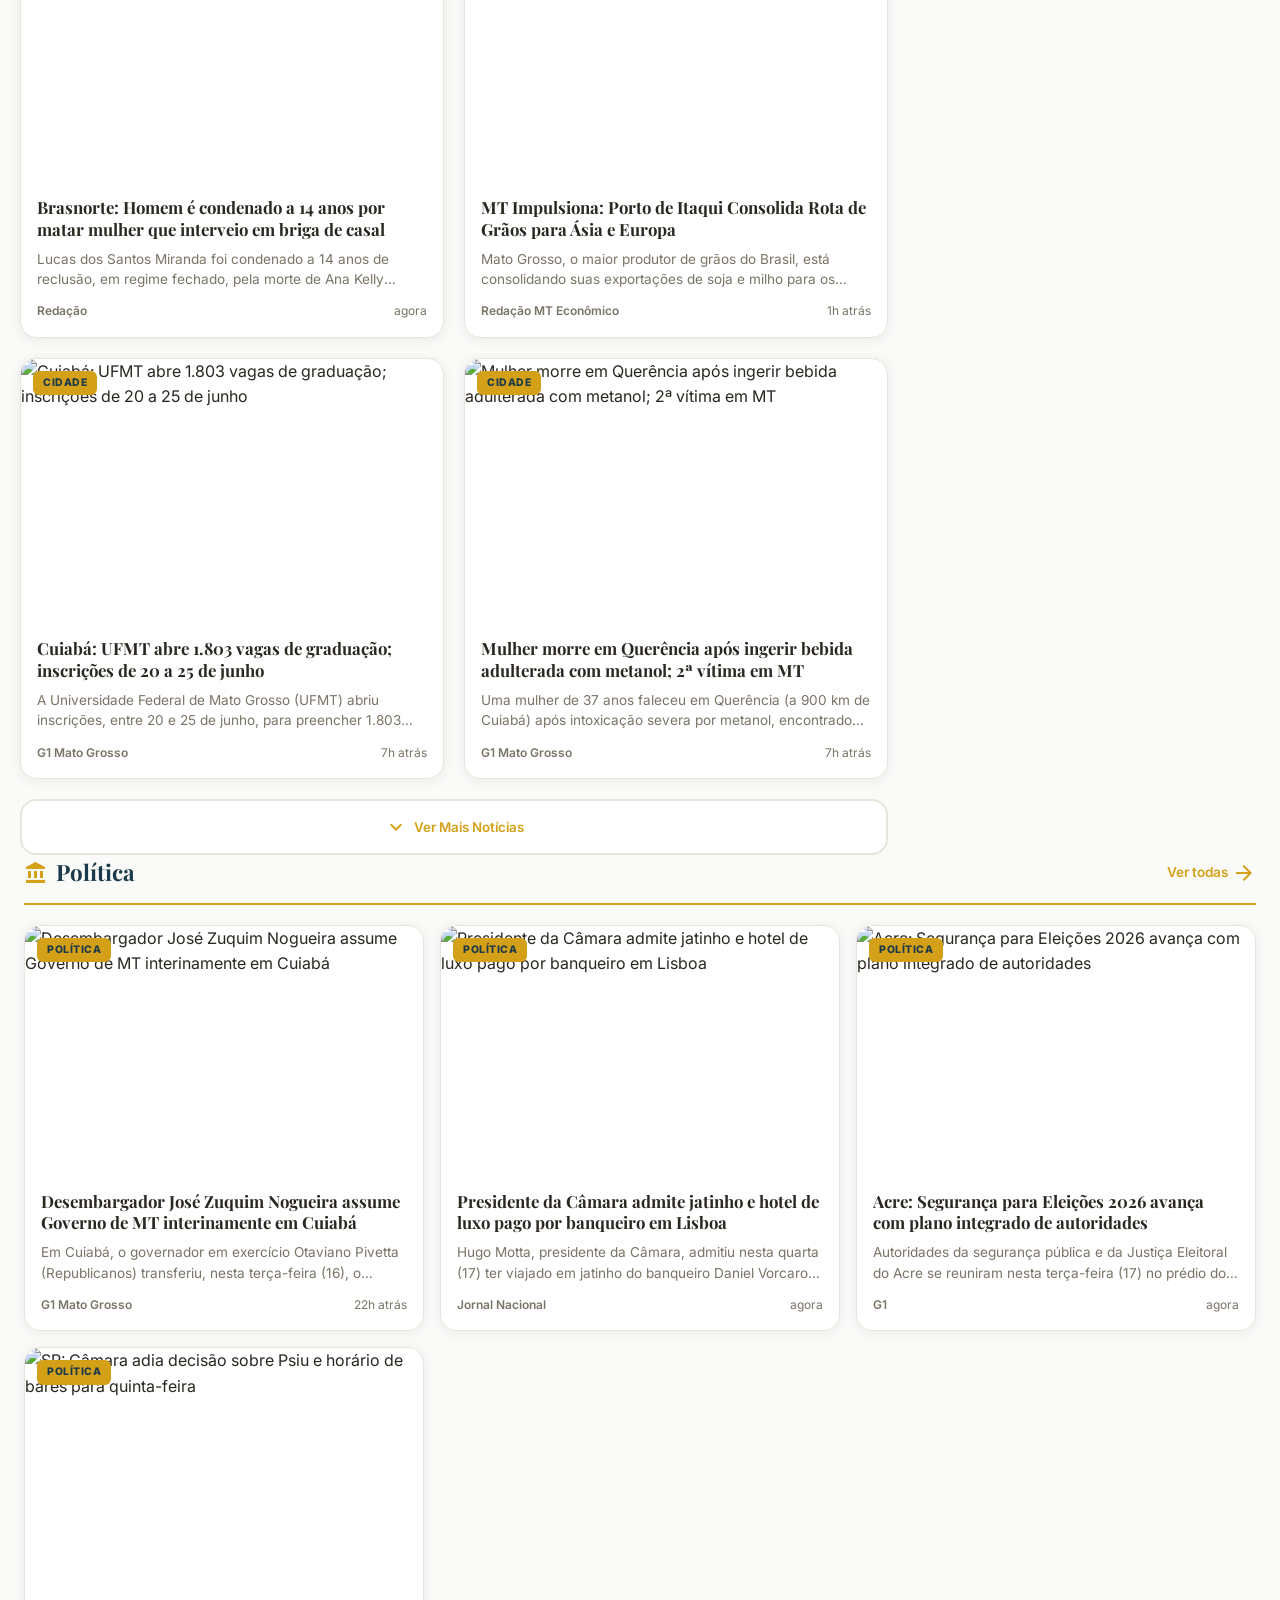
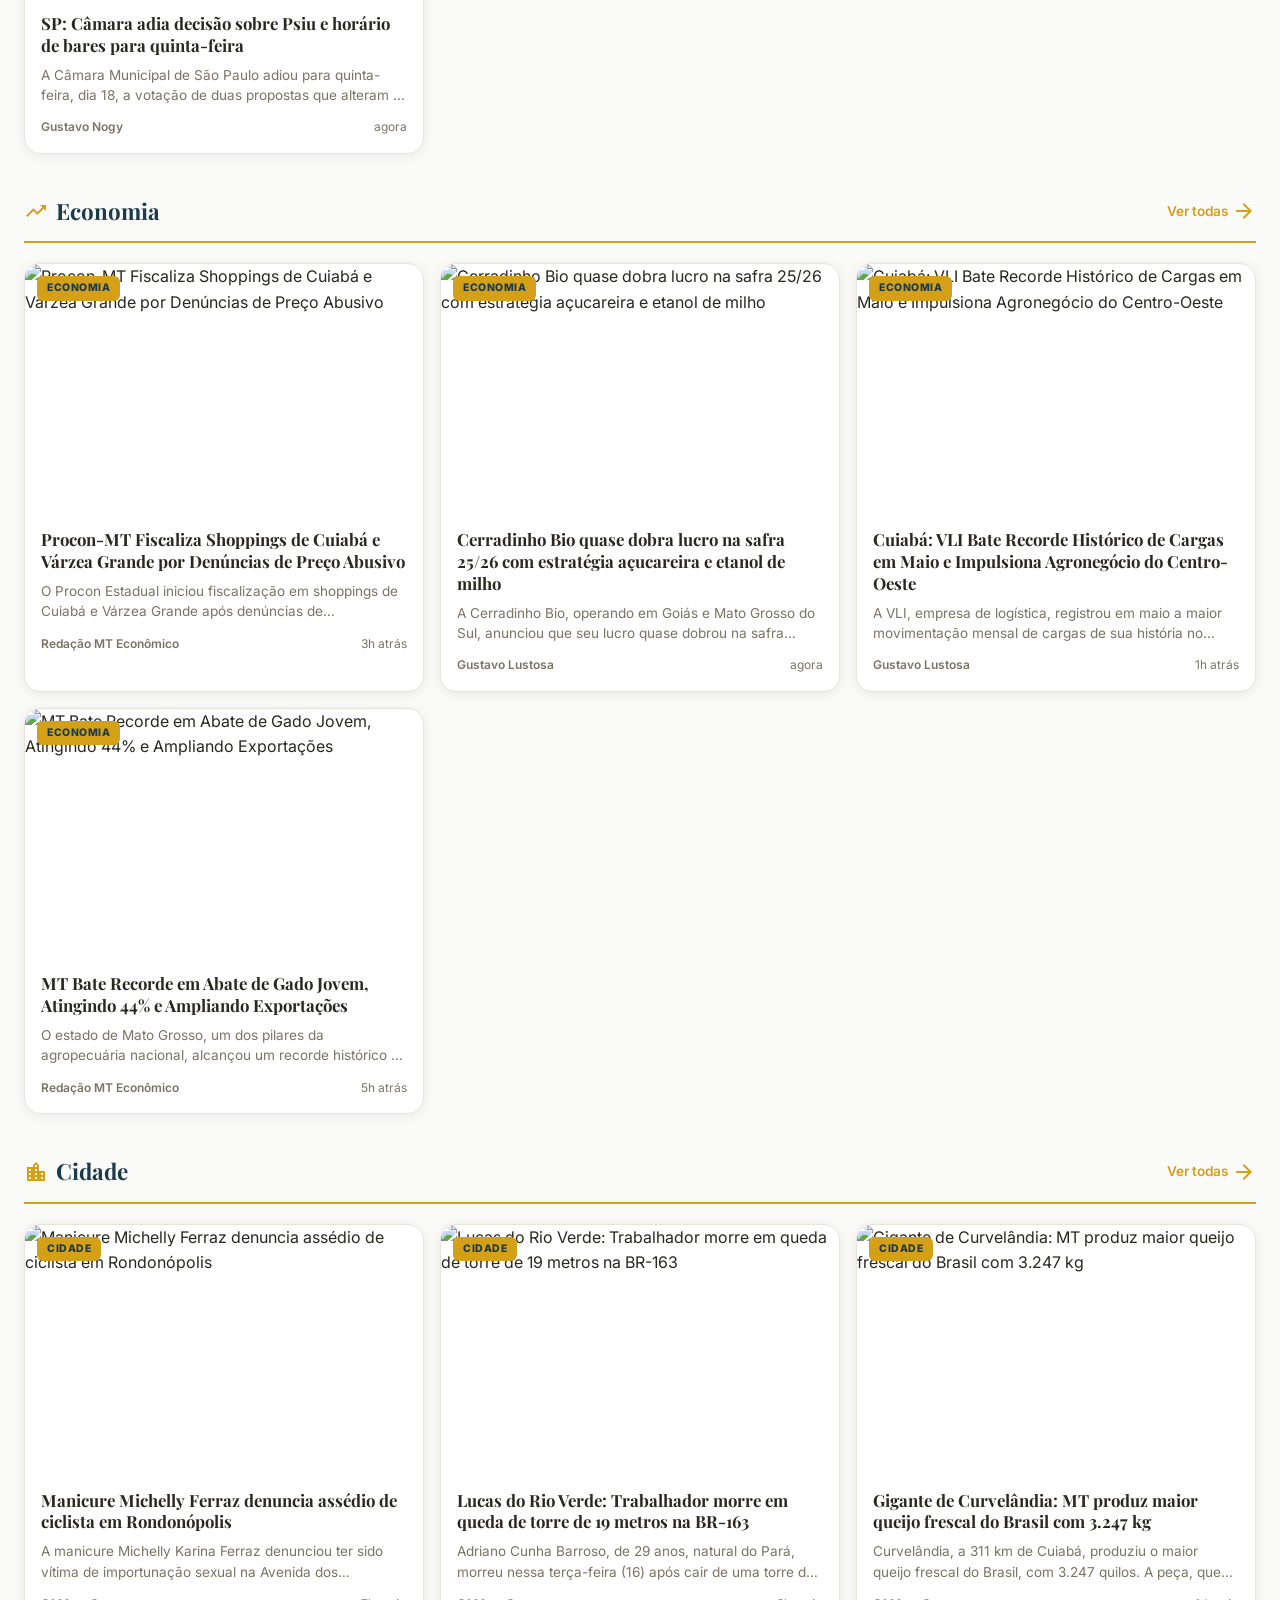
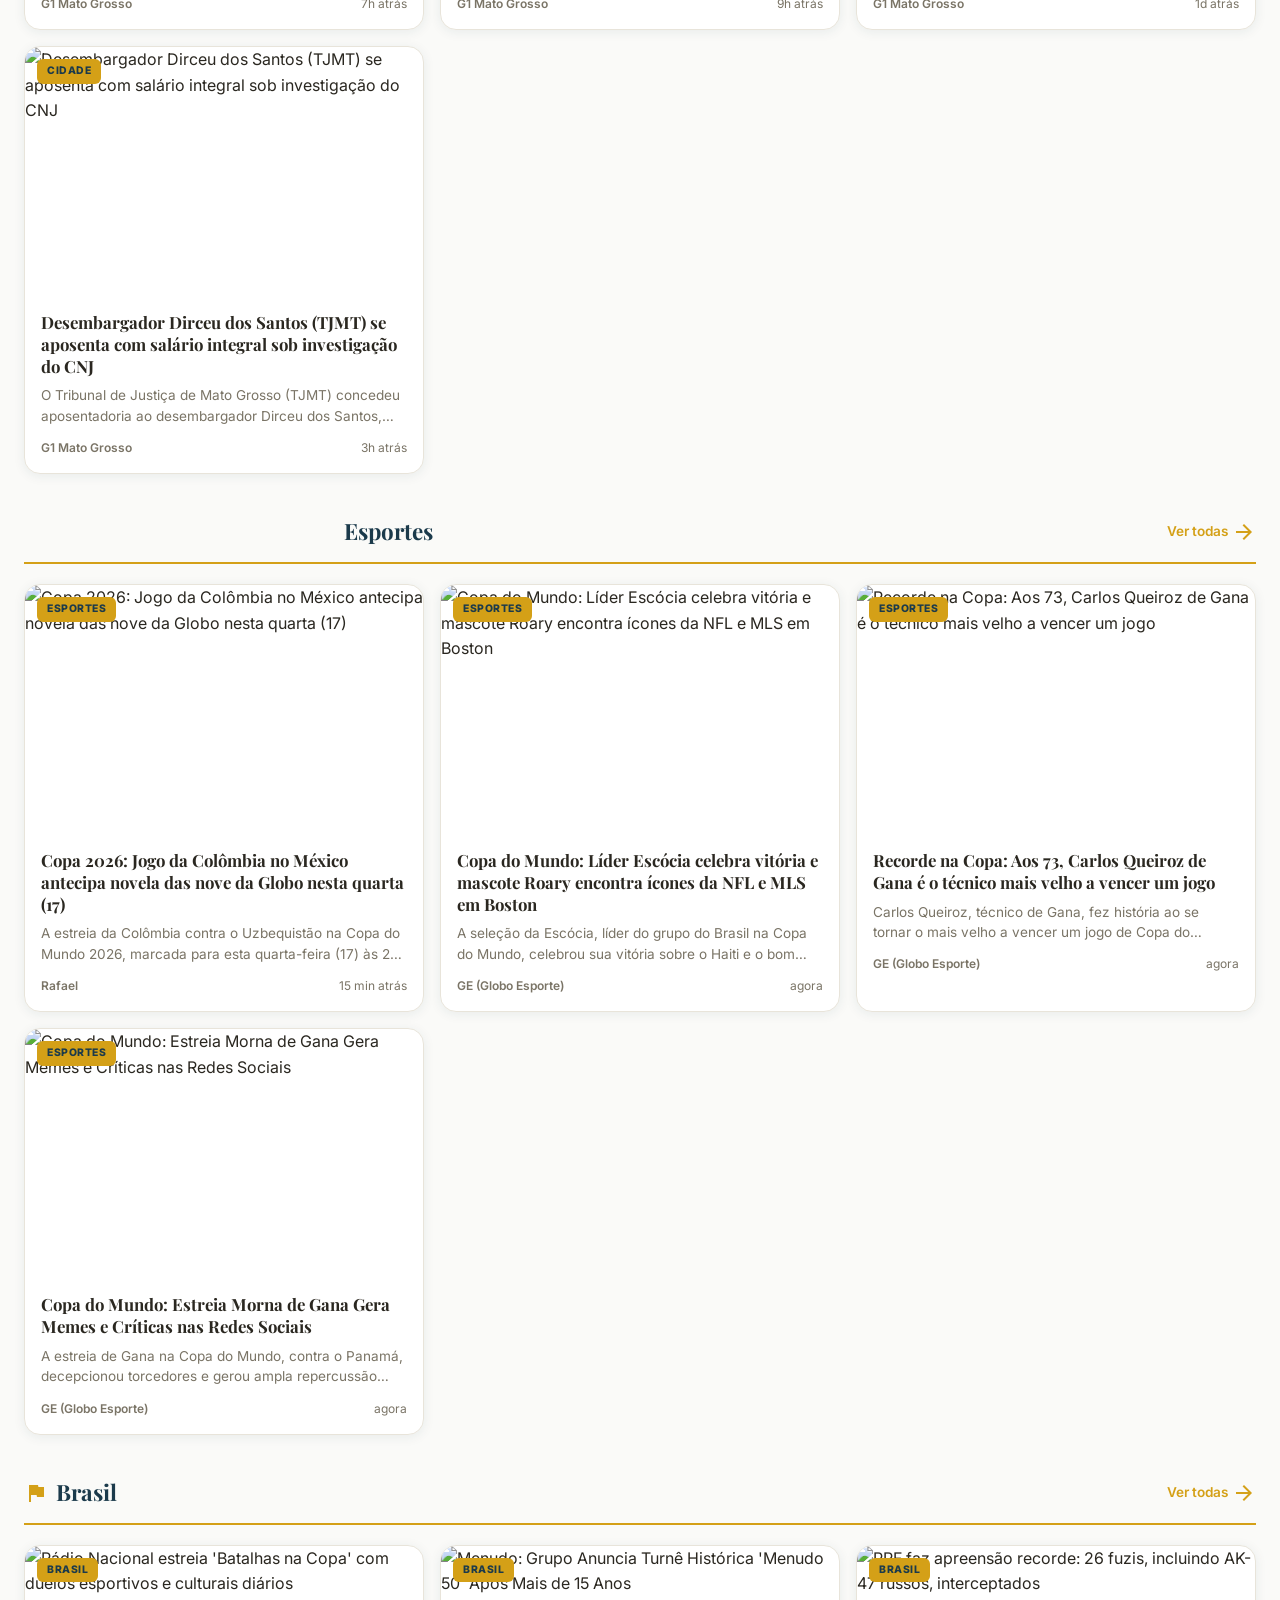
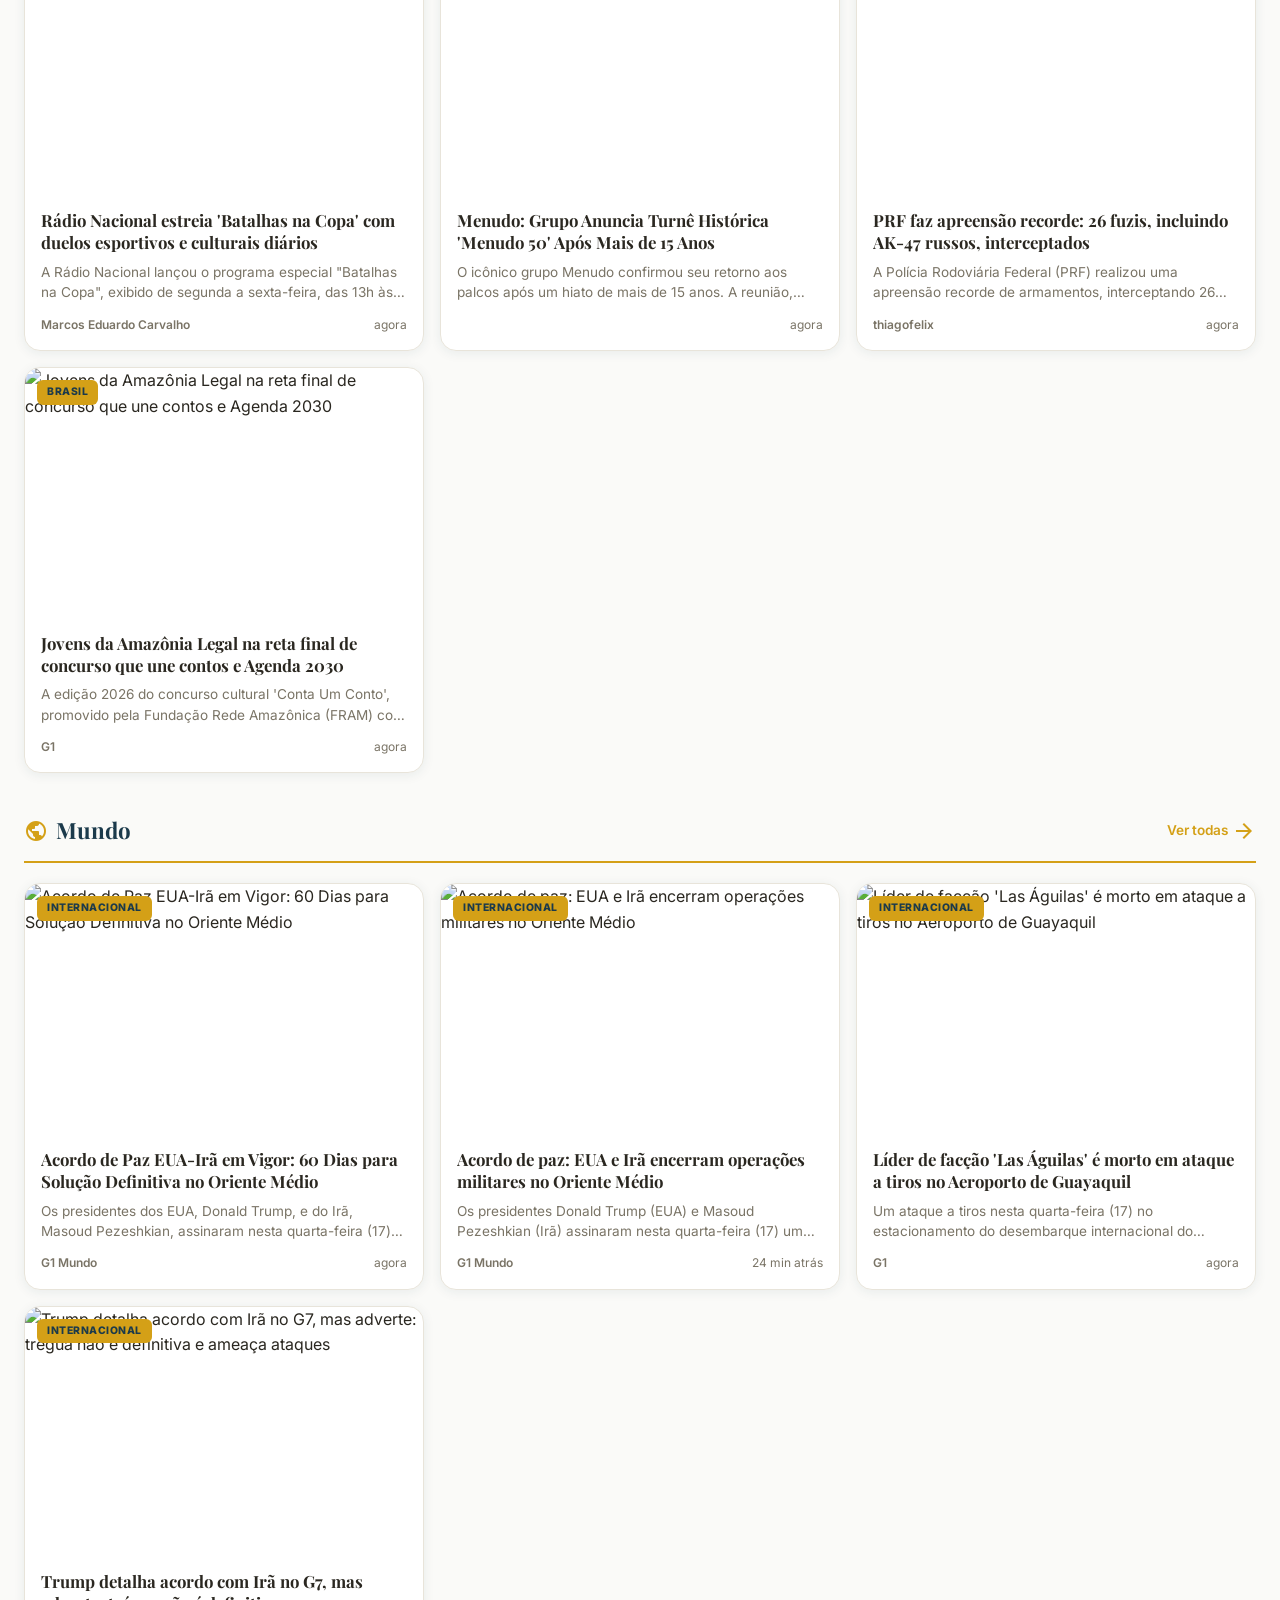
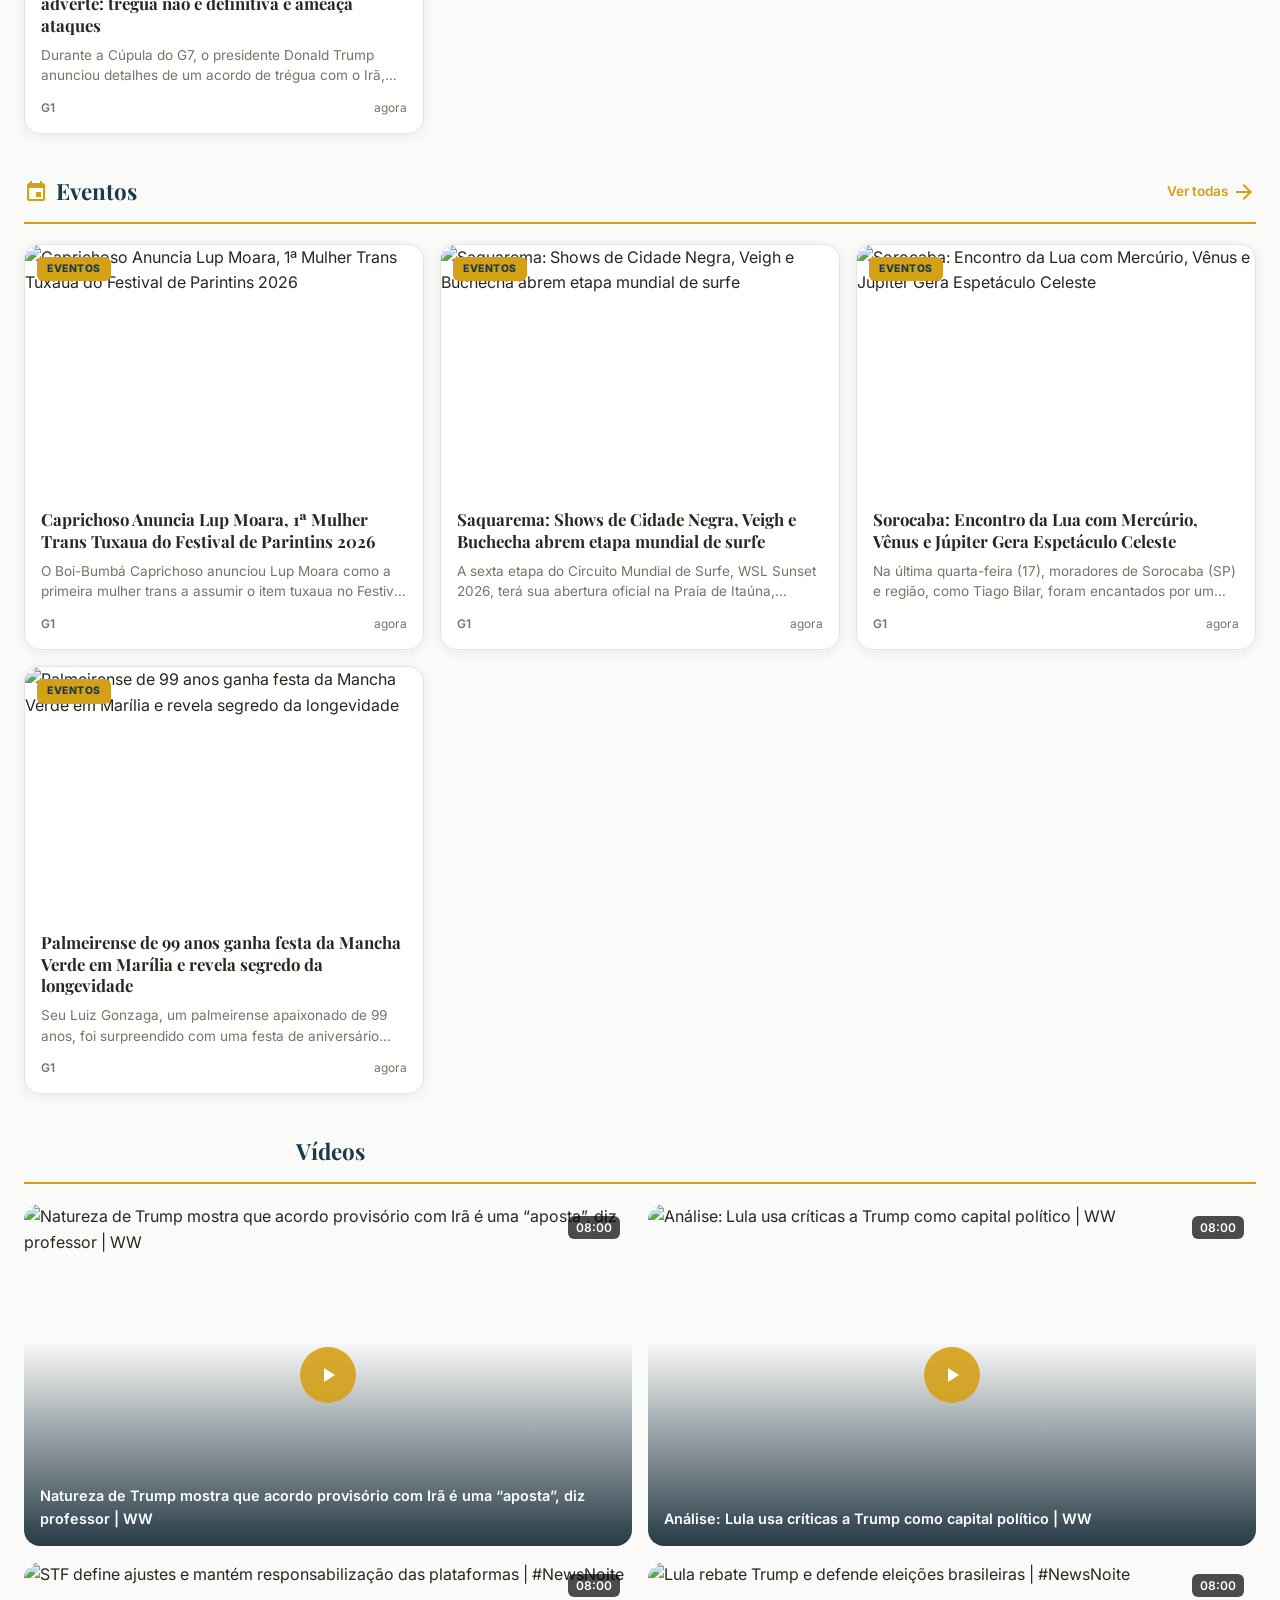
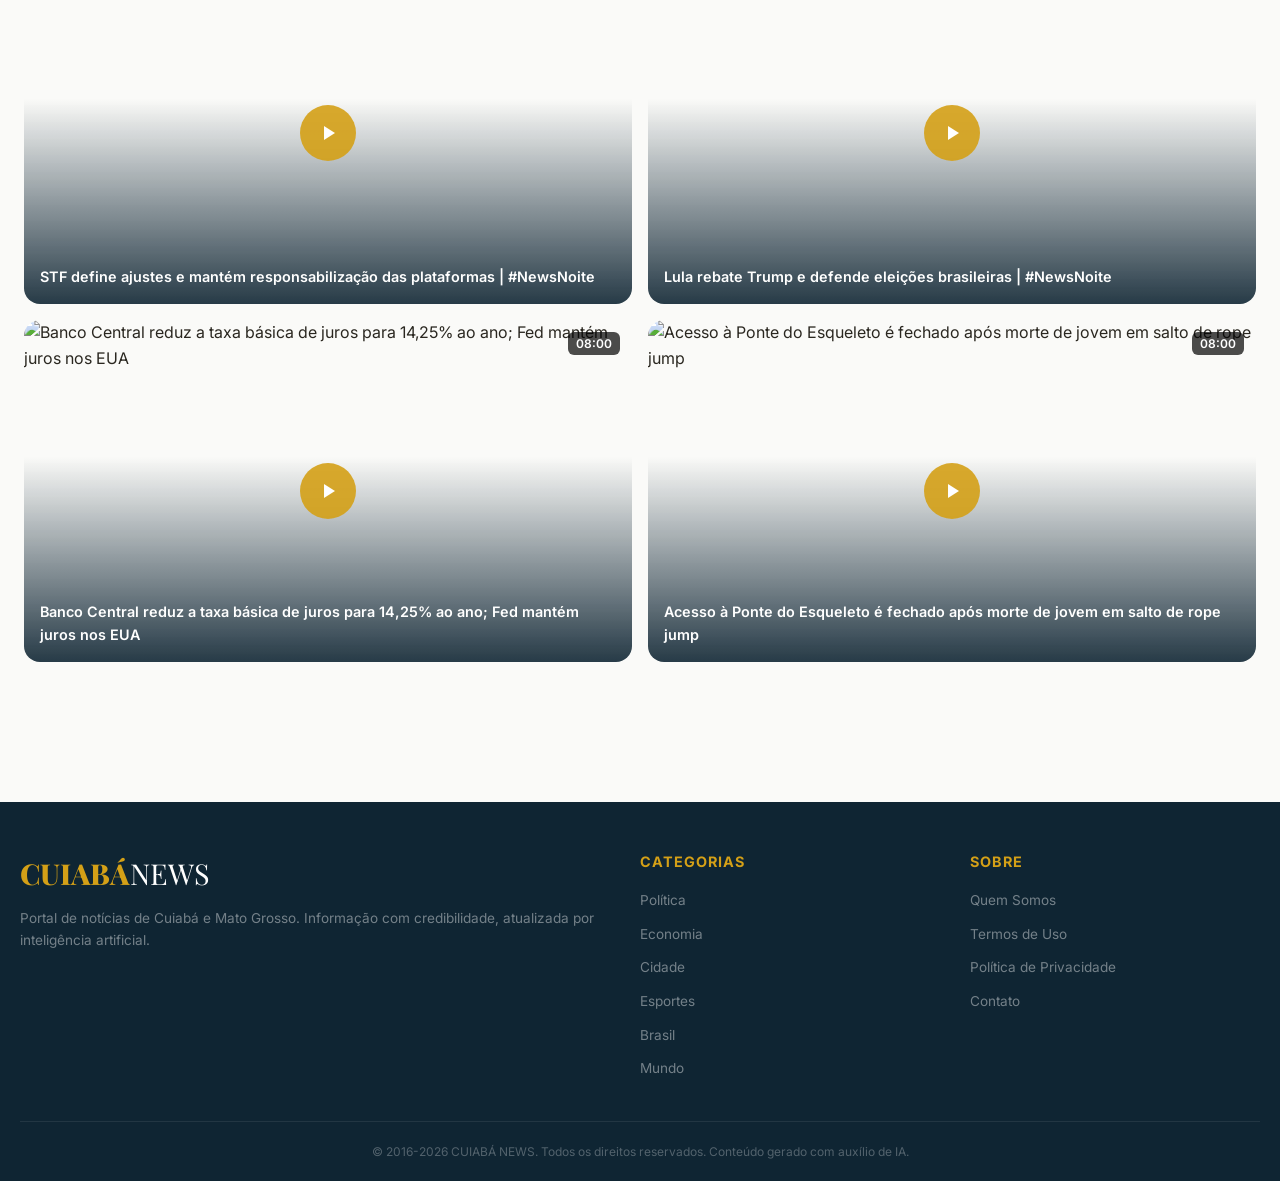
==== commit 2cc6a3b2: "Adiciona página Quem Somos com história do portal Co-Authored-By: Claude Opus 4.6 <noreply@anthropic" ====
--- a/index.html
+++ b/index.html
@@ -331,15 +331,15 @@
                 <div class="footer-links">
                     <h4>Sobre</h4>
                     <ul>
-                        <li><a href="#">Quem Somos</a></li>
-                        <li><a href="#">Termos de Uso</a></li>
-                        <li><a href="#">Política de Privacidade</a></li>
-                        <li><a href="#">Contato</a></li>
+                        <li><a href="sobre.html">Quem Somos</a></li>
+                        <li><a href="sobre.html">Termos de Uso</a></li>
+                        <li><a href="sobre.html">Política de Privacidade</a></li>
+                        <li><a href="sobre.html">Contato</a></li>
                     </ul>
                 </div>
             </div>
             <div class="footer-bottom">
-                <p>&copy; 2025 CUIABÁ NEWS. Todos os direitos reservados. Conteúdo gerado com auxílio de IA.</p>
+                <p>&copy; 2016-2026 CUIABÁ NEWS. Todos os direitos reservados. Conteúdo gerado com auxílio de IA.</p>
             </div>
         </div>
     </footer>
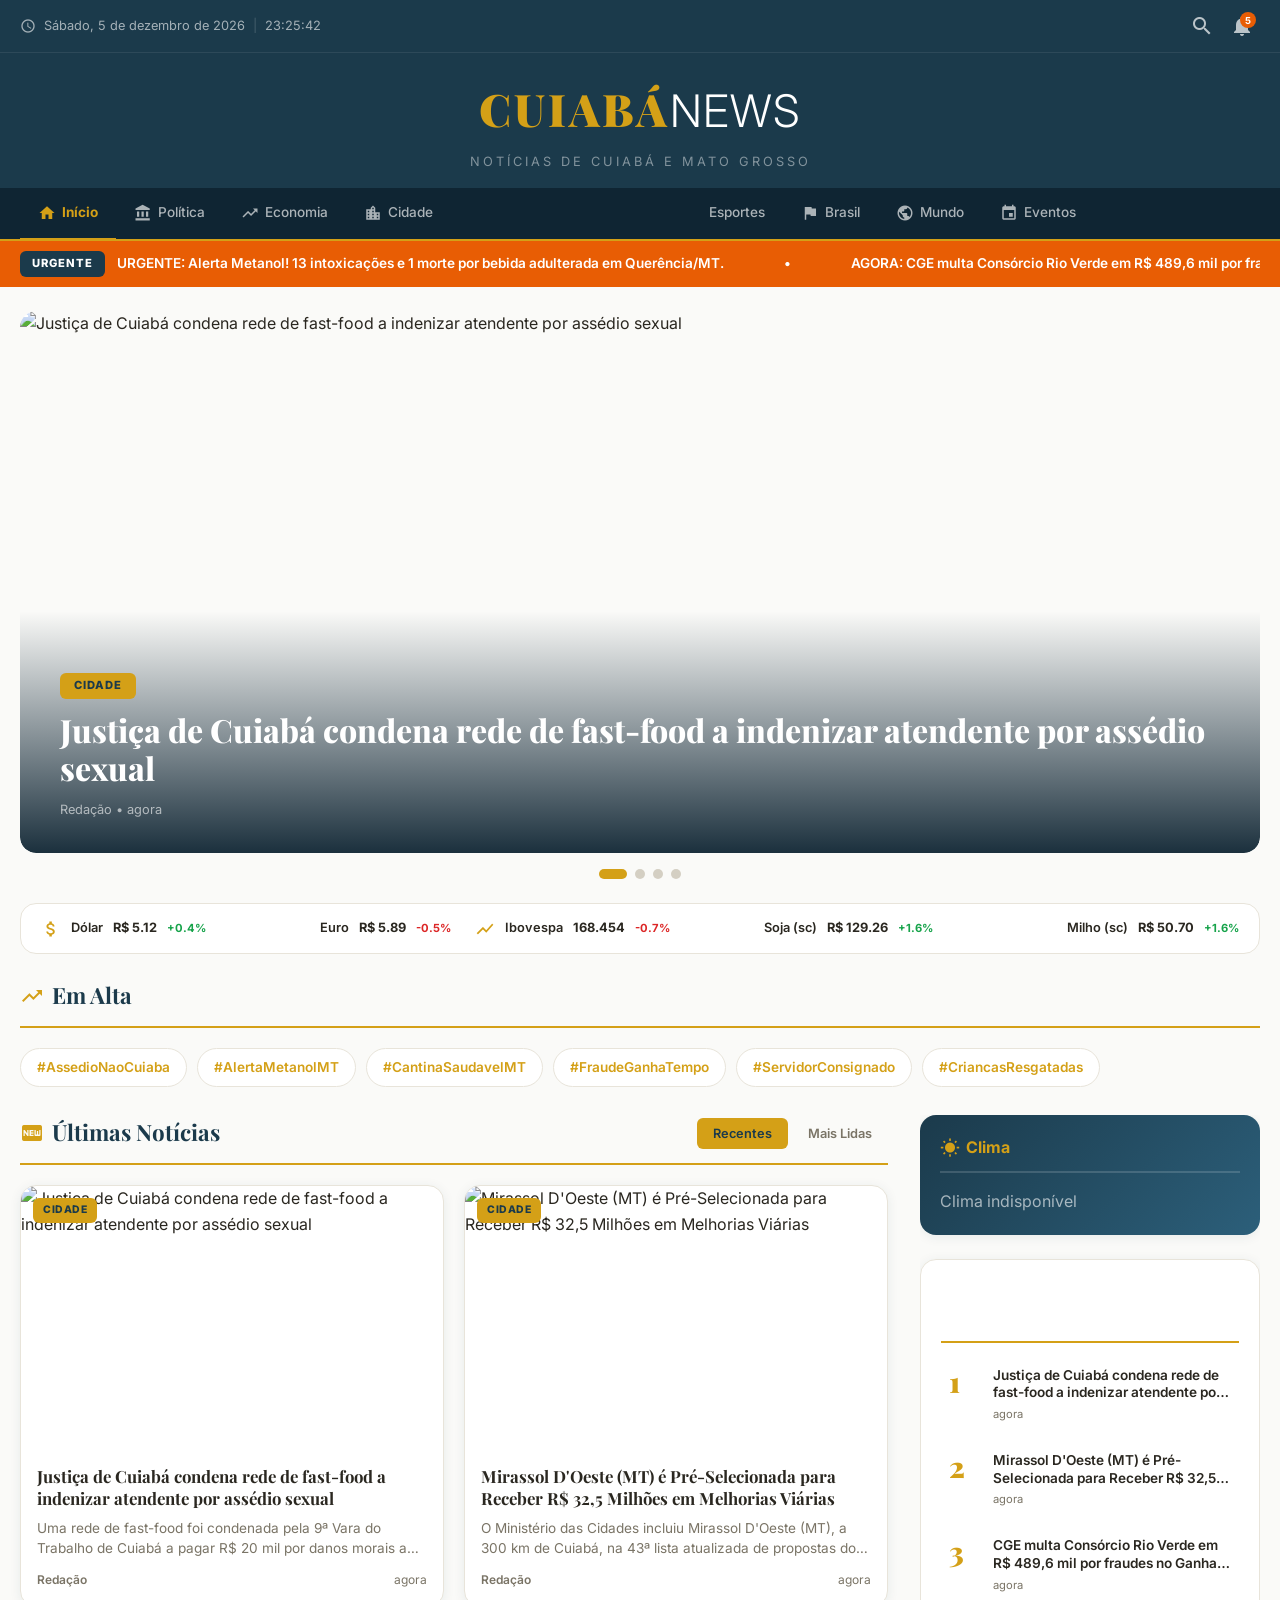
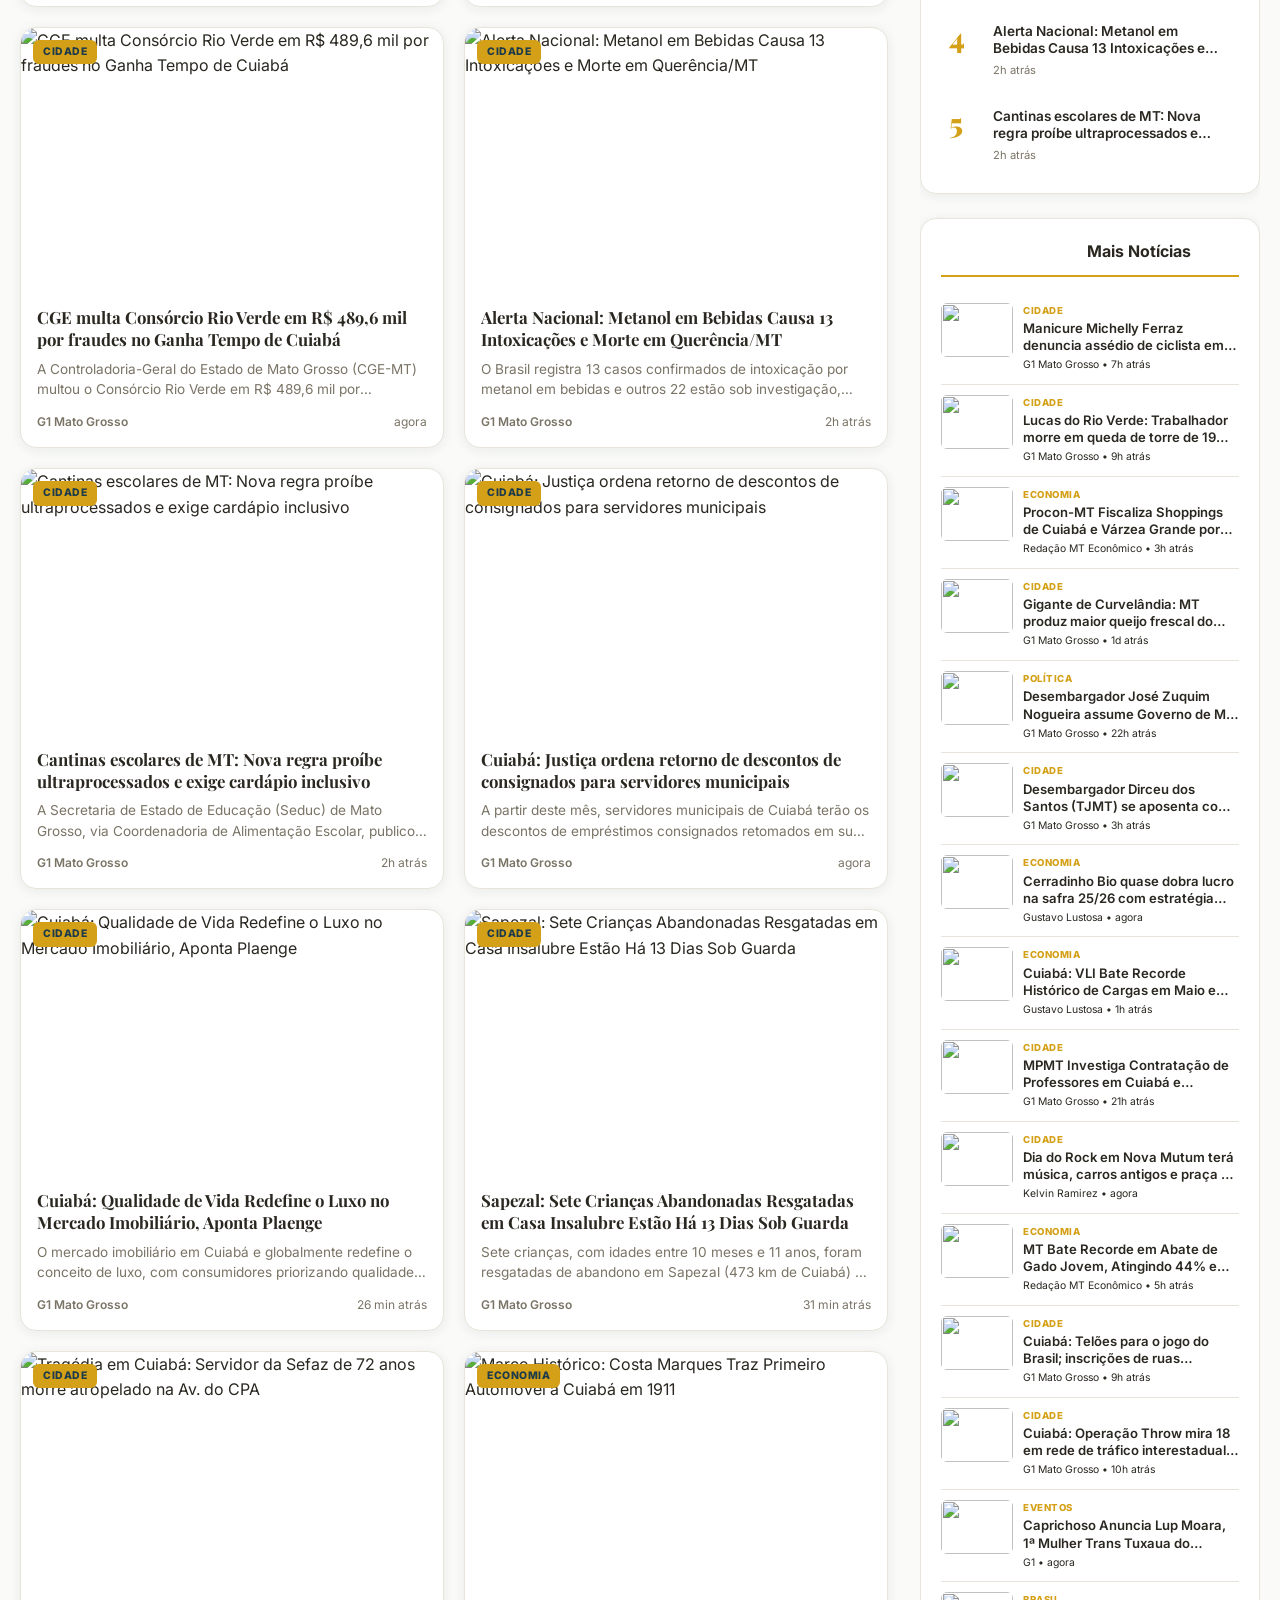
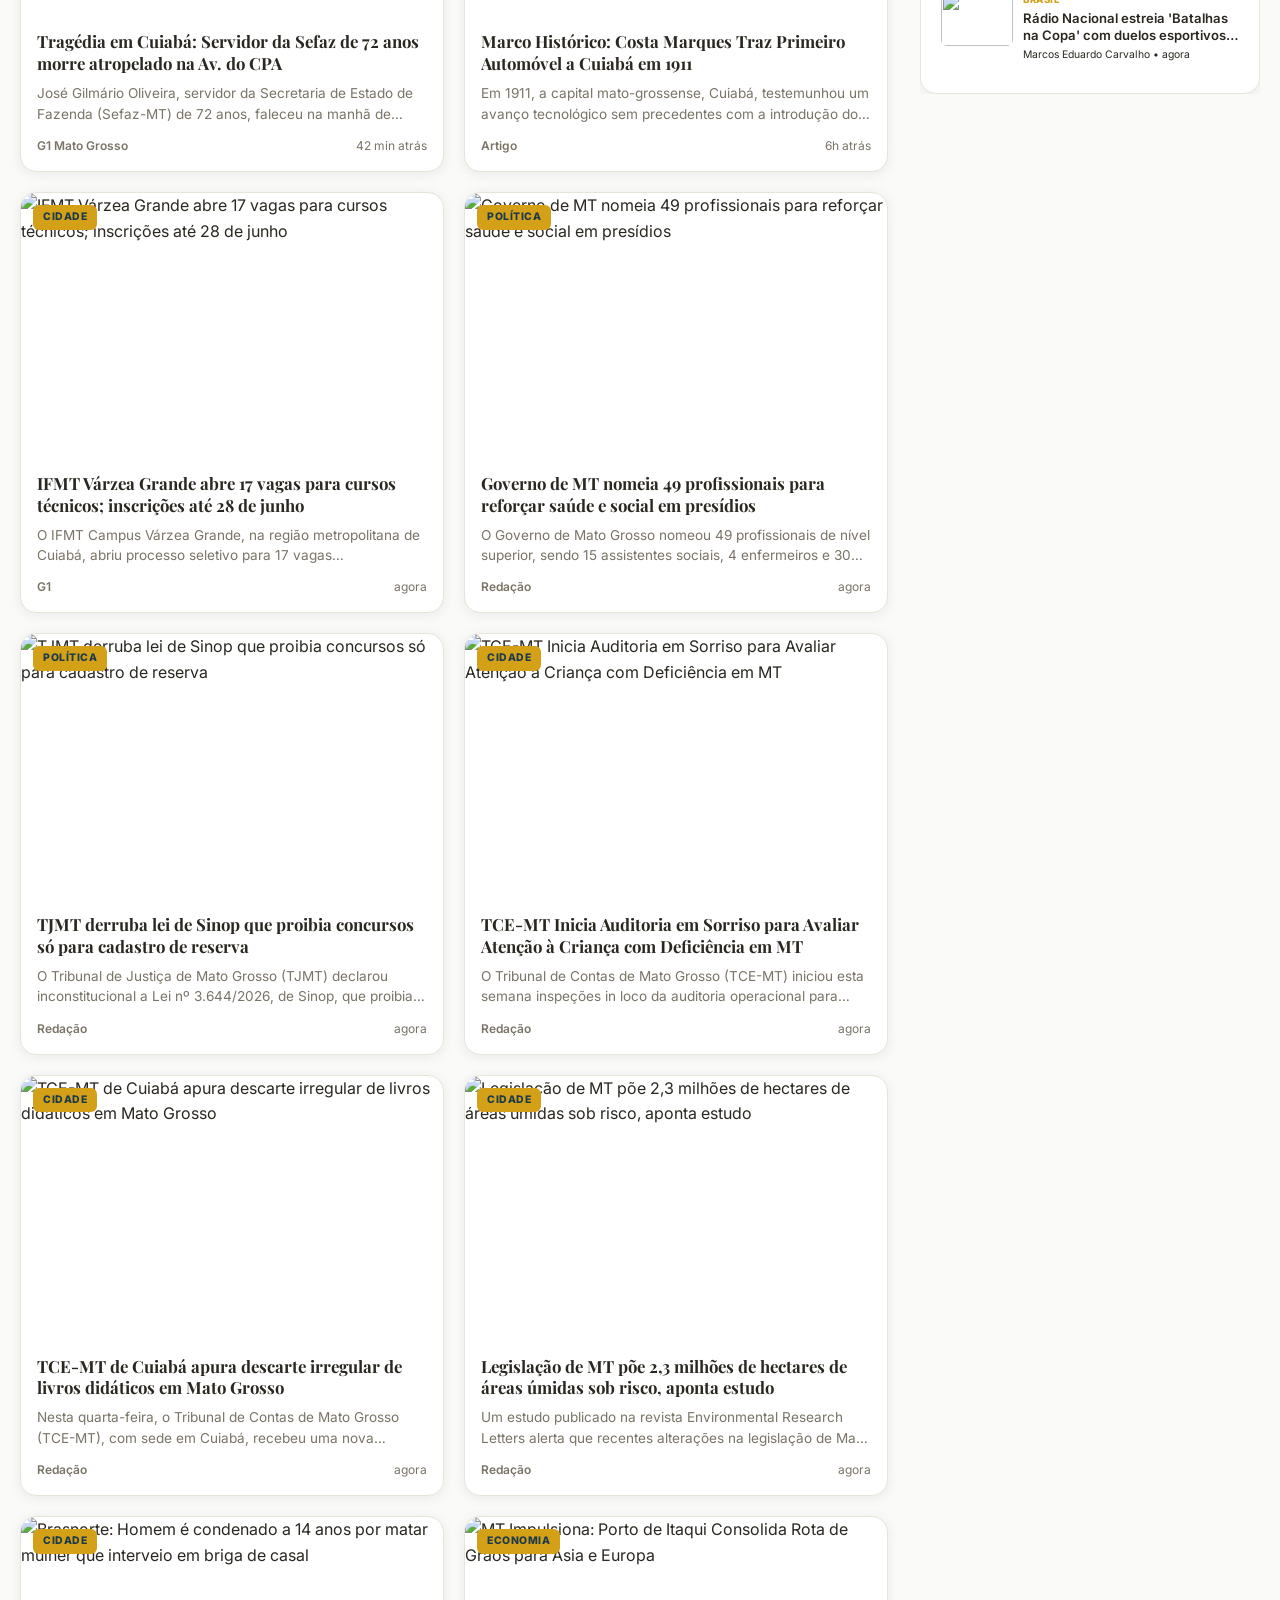
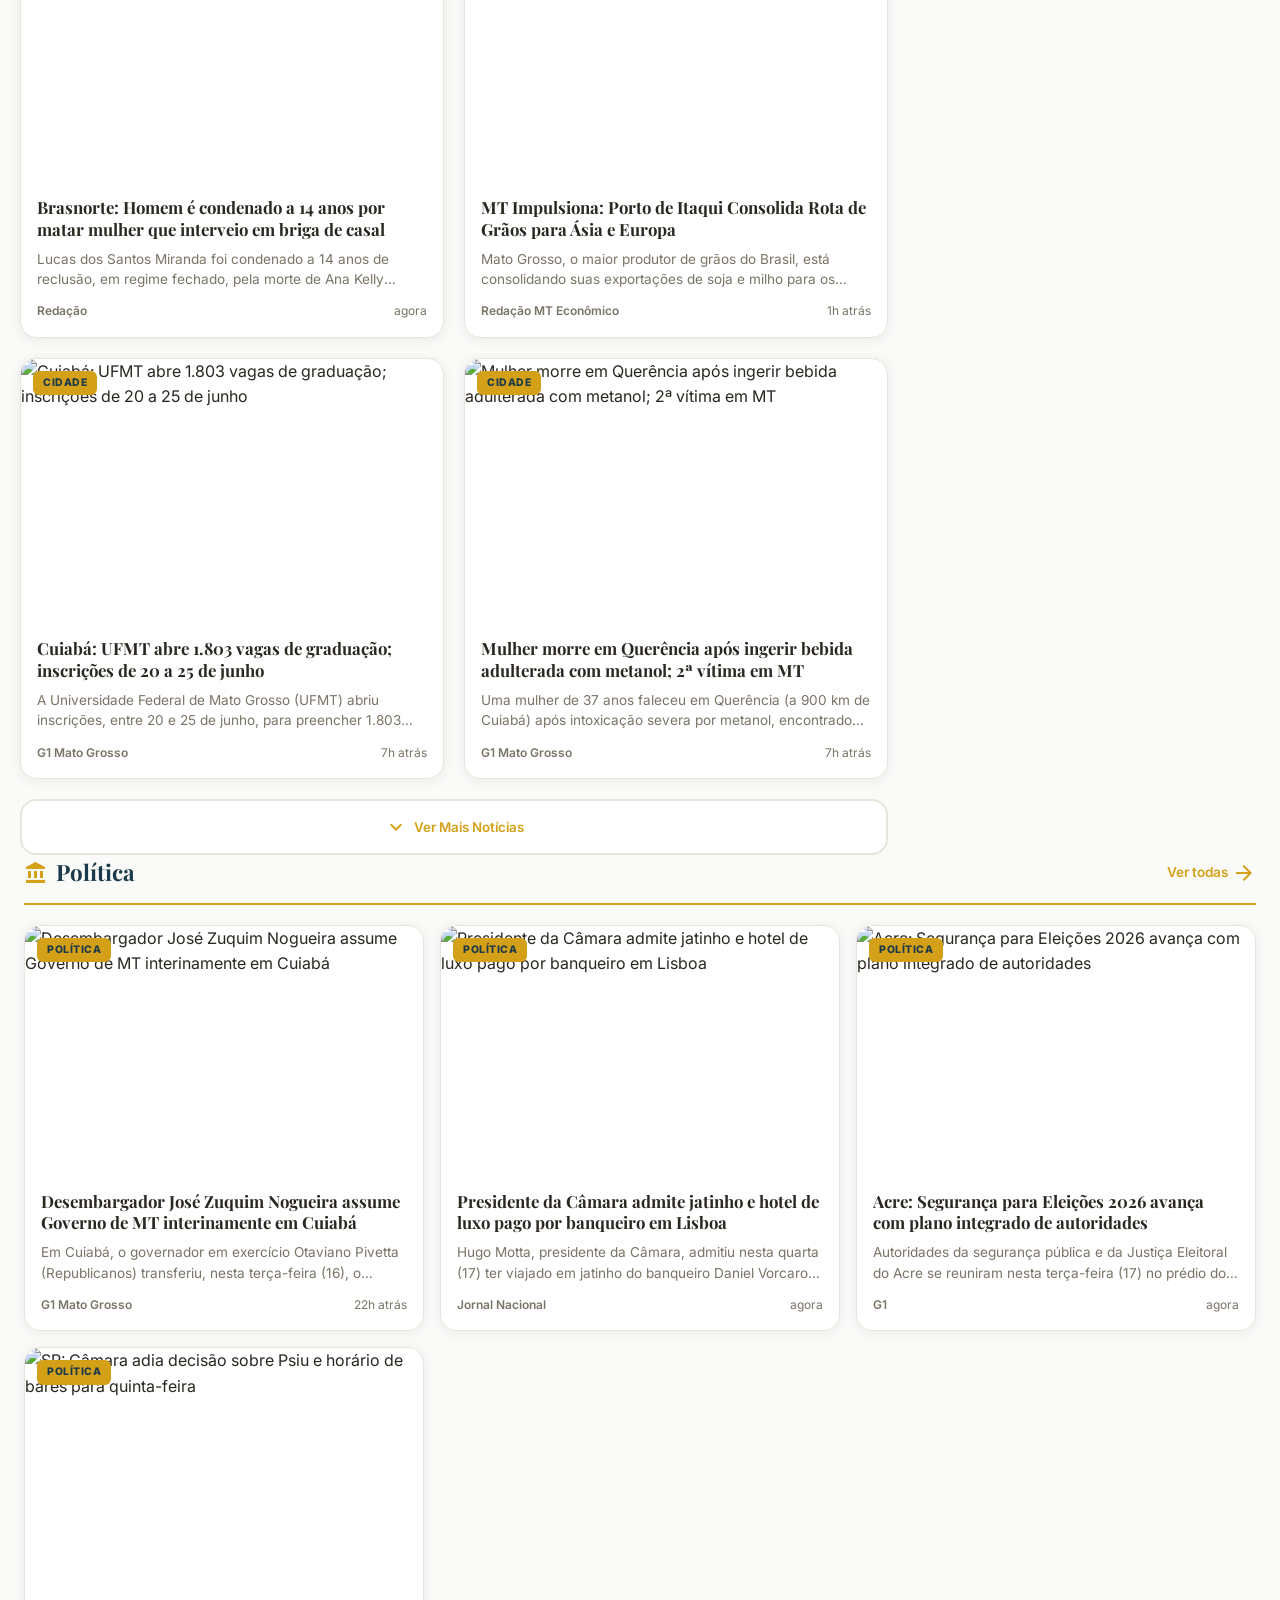
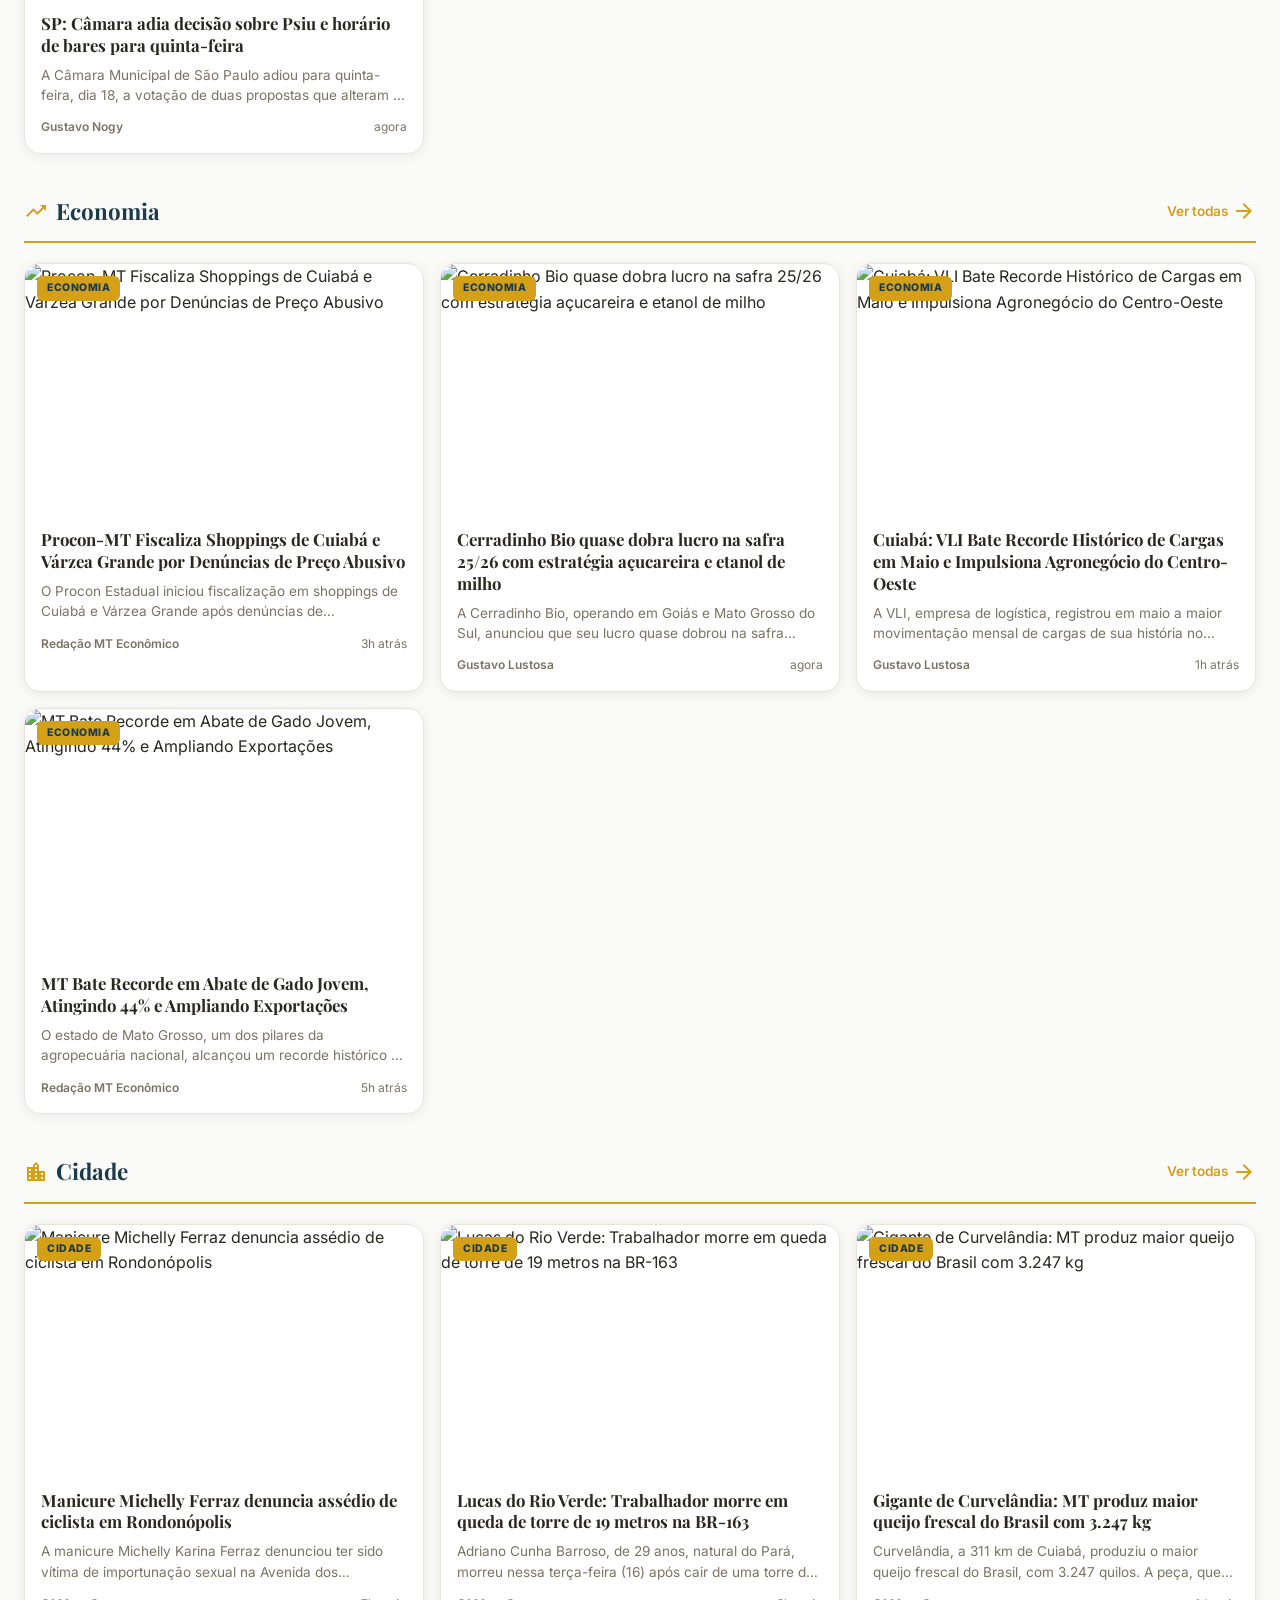
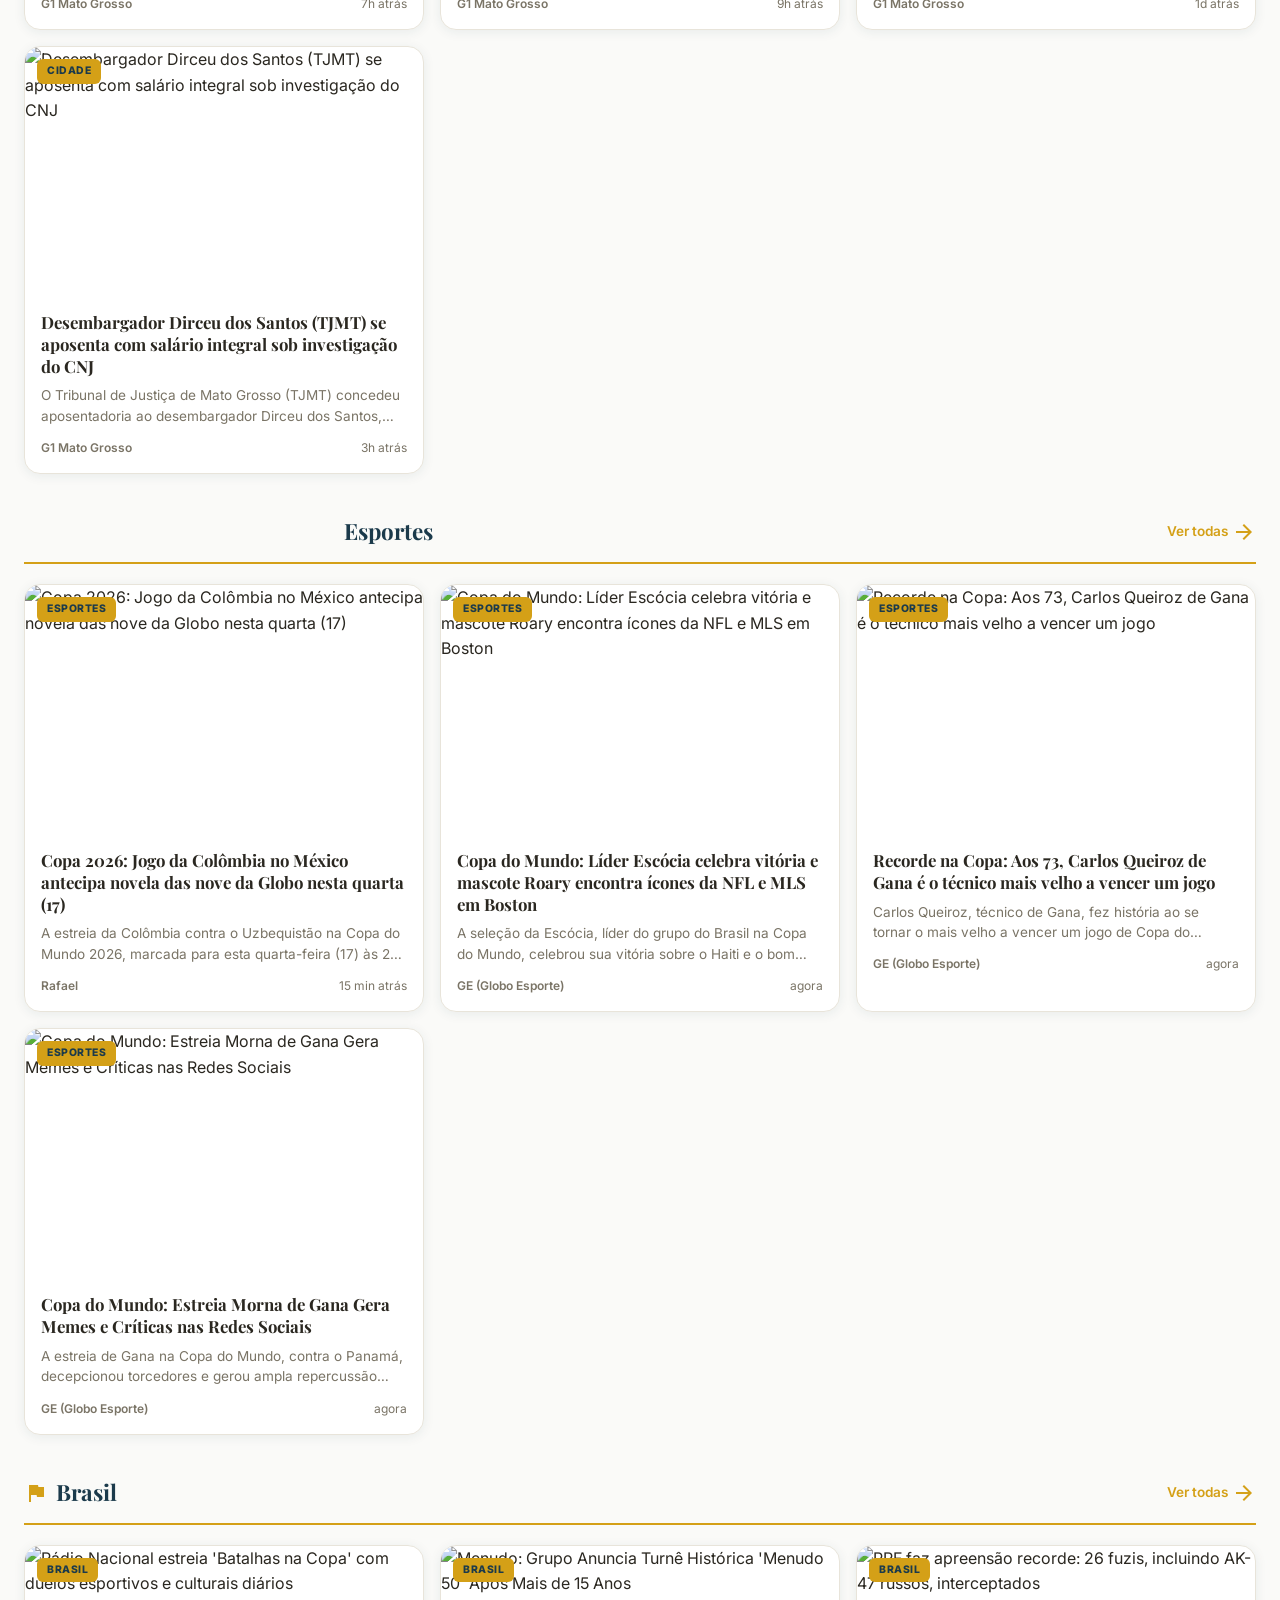
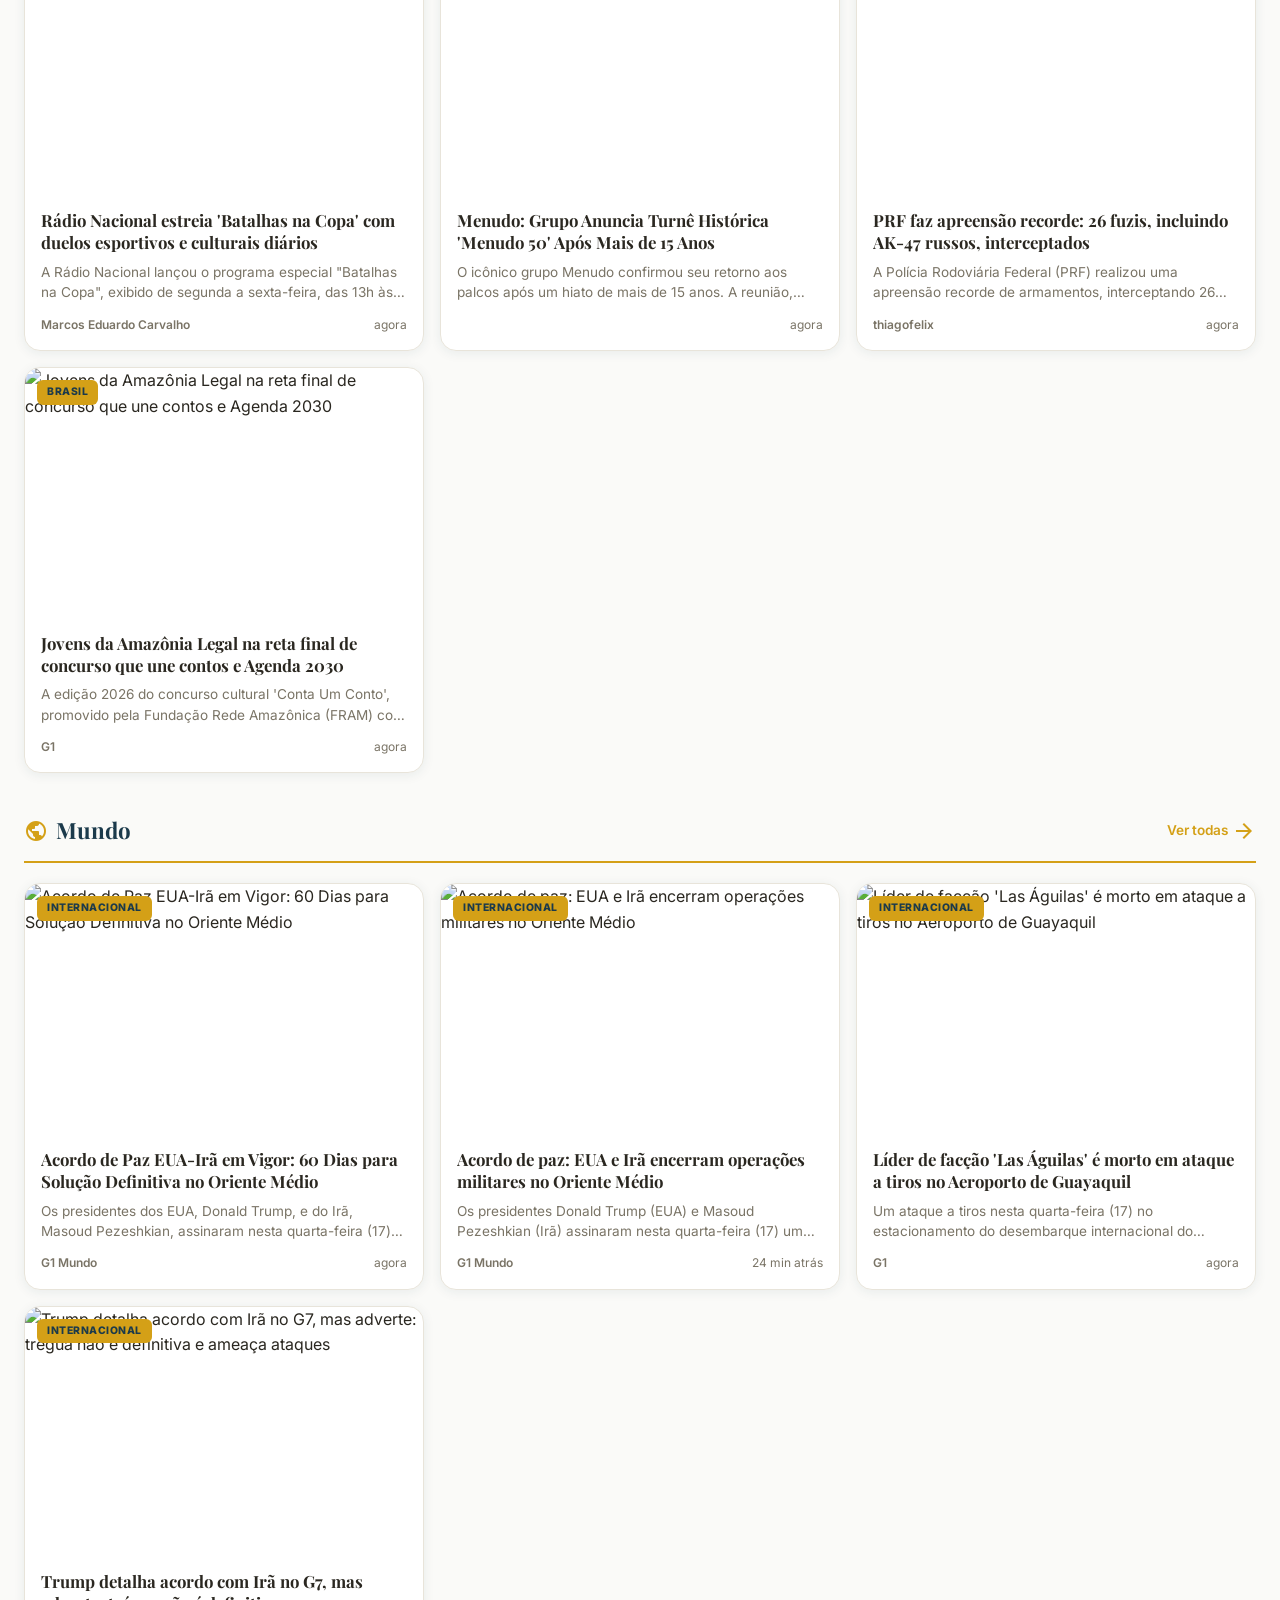
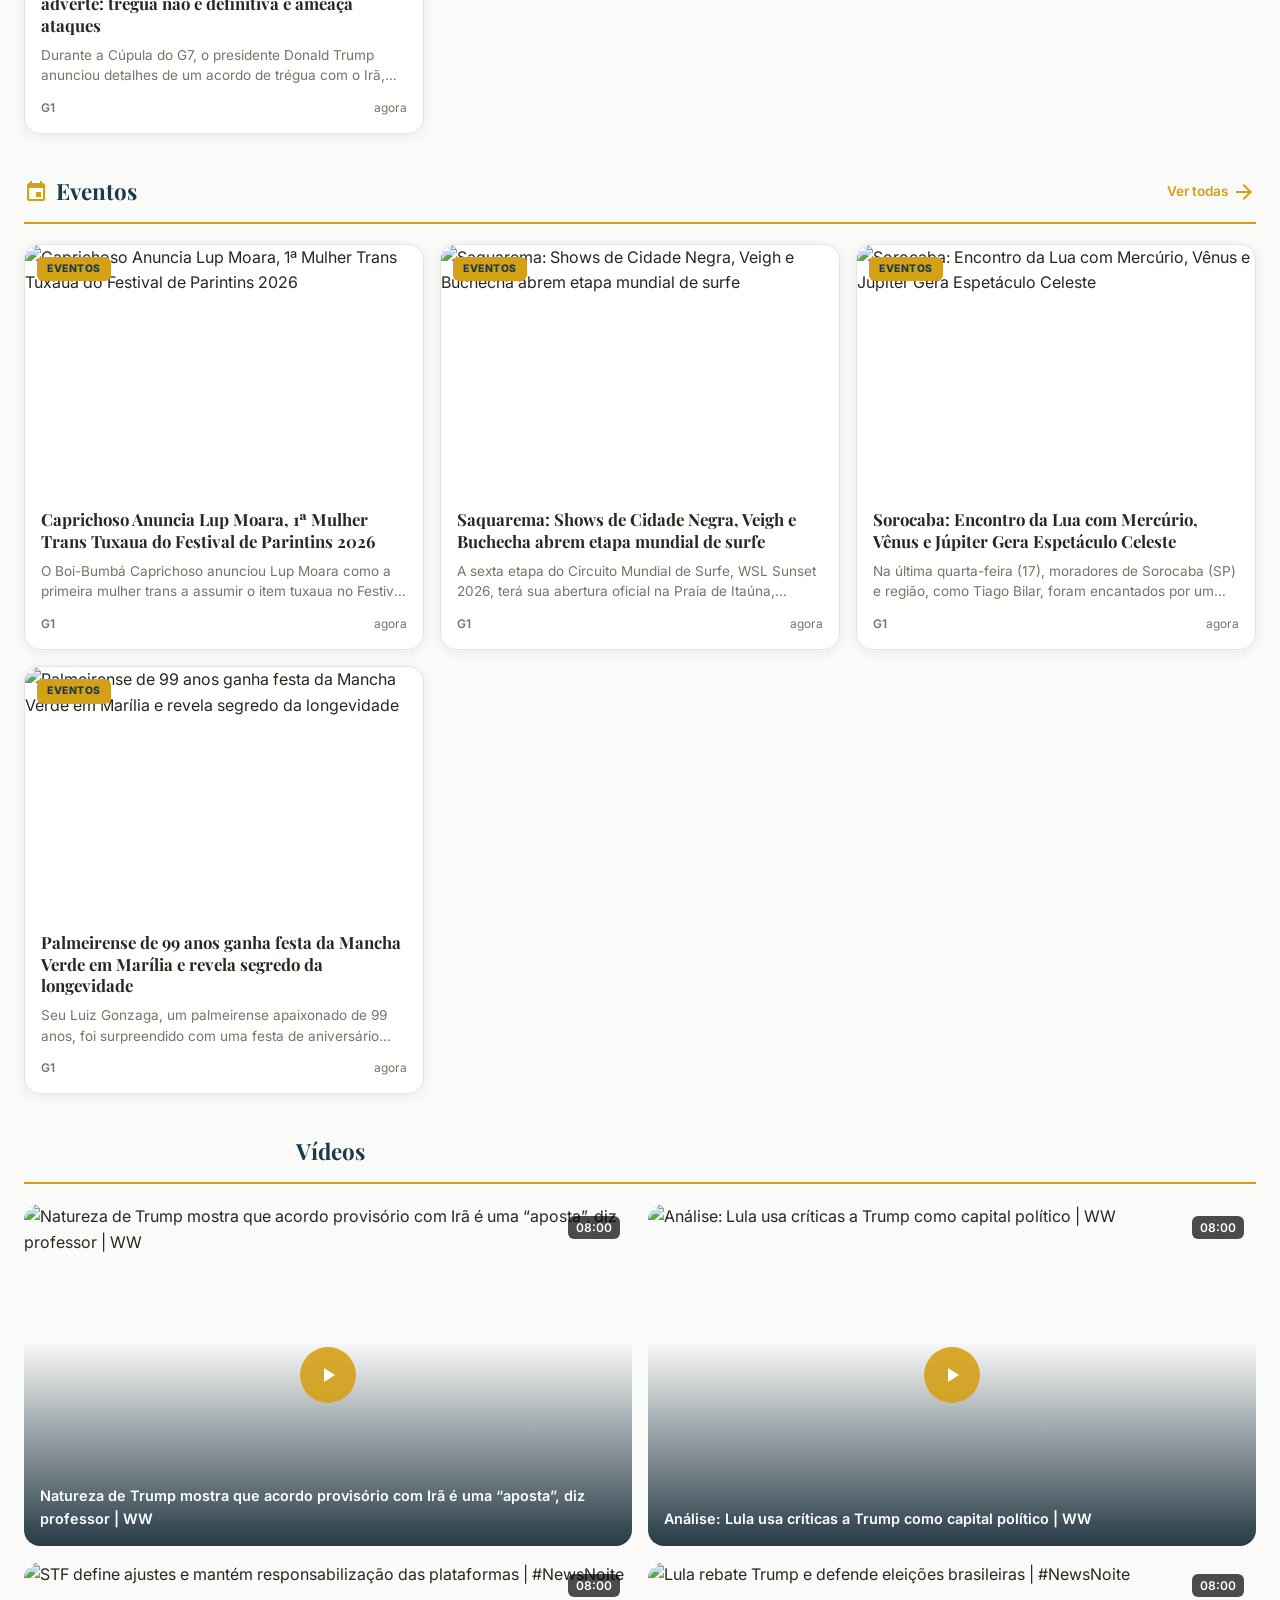
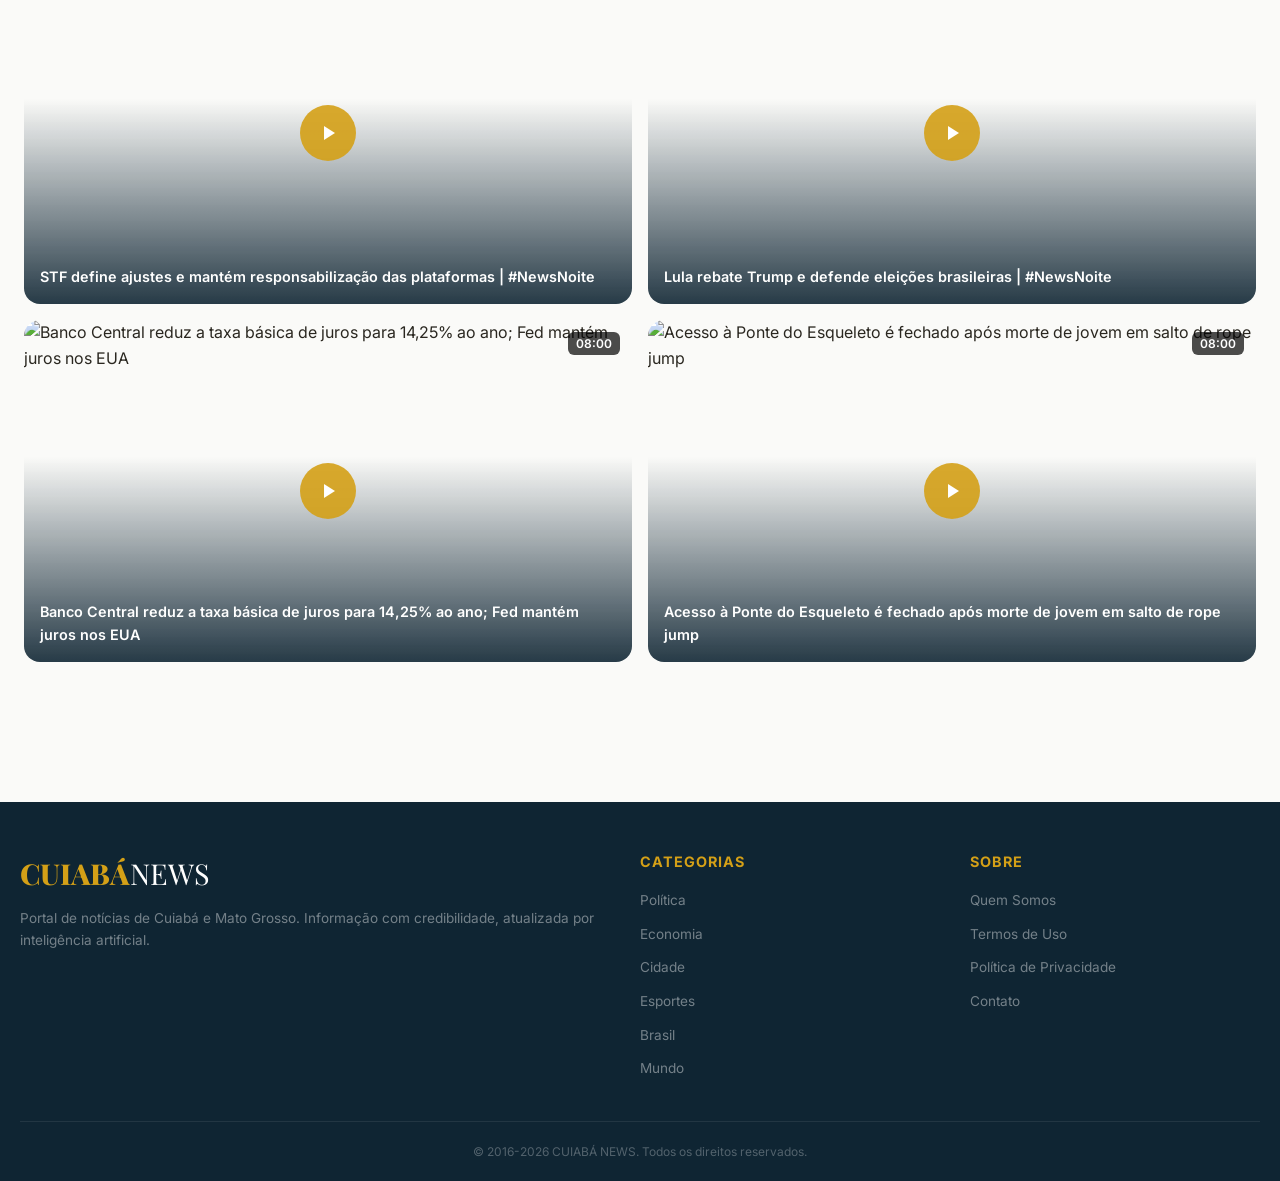
==== commit 3bf91c73: "Remove menção a IA do footer Co-Authored-By: Claude Opus 4.6 <noreply@anthropic.com>" ====
--- a/index.html
+++ b/index.html
@@ -339,7 +339,7 @@
                 </div>
             </div>
             <div class="footer-bottom">
-                <p>&copy; 2016-2026 CUIABÁ NEWS. Todos os direitos reservados. Conteúdo gerado com auxílio de IA.</p>
+                <p>&copy; 2016-2026 CUIABÁ NEWS. Todos os direitos reservados.</p>
             </div>
         </div>
     </footer>
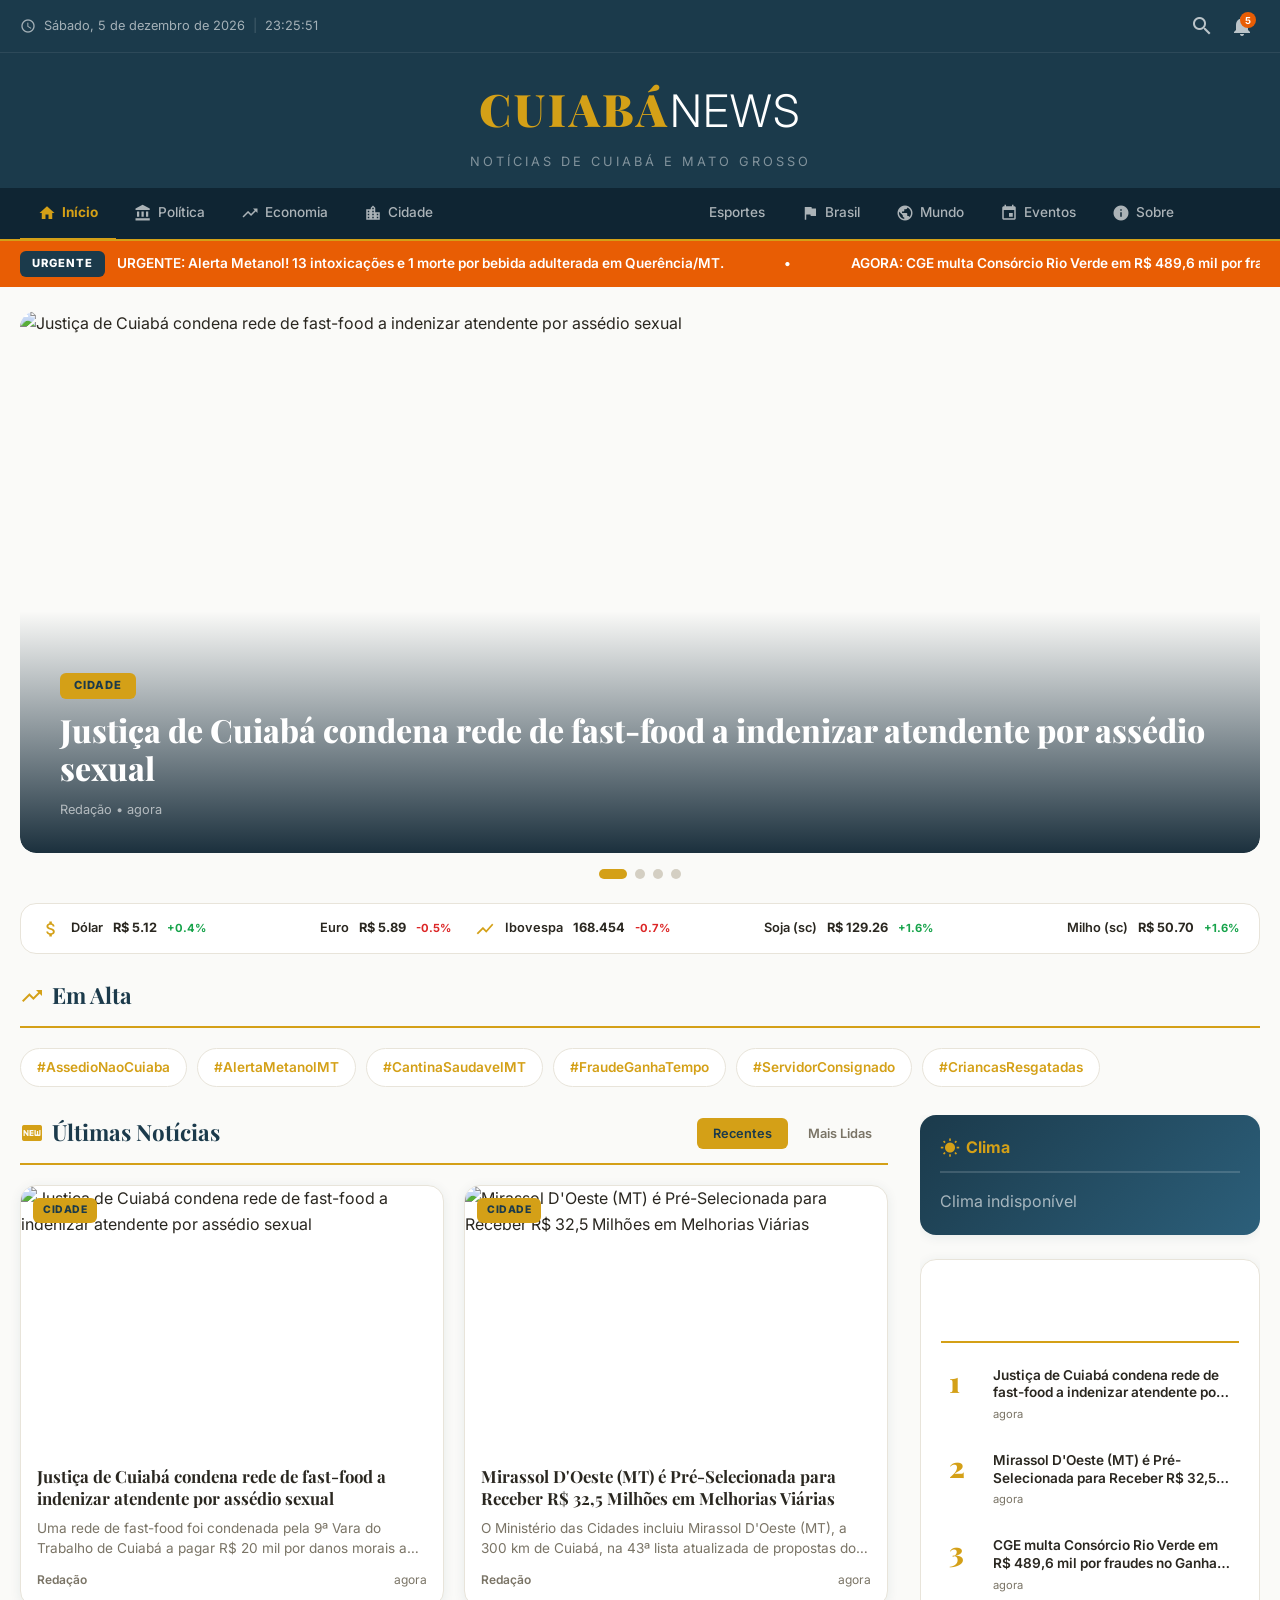
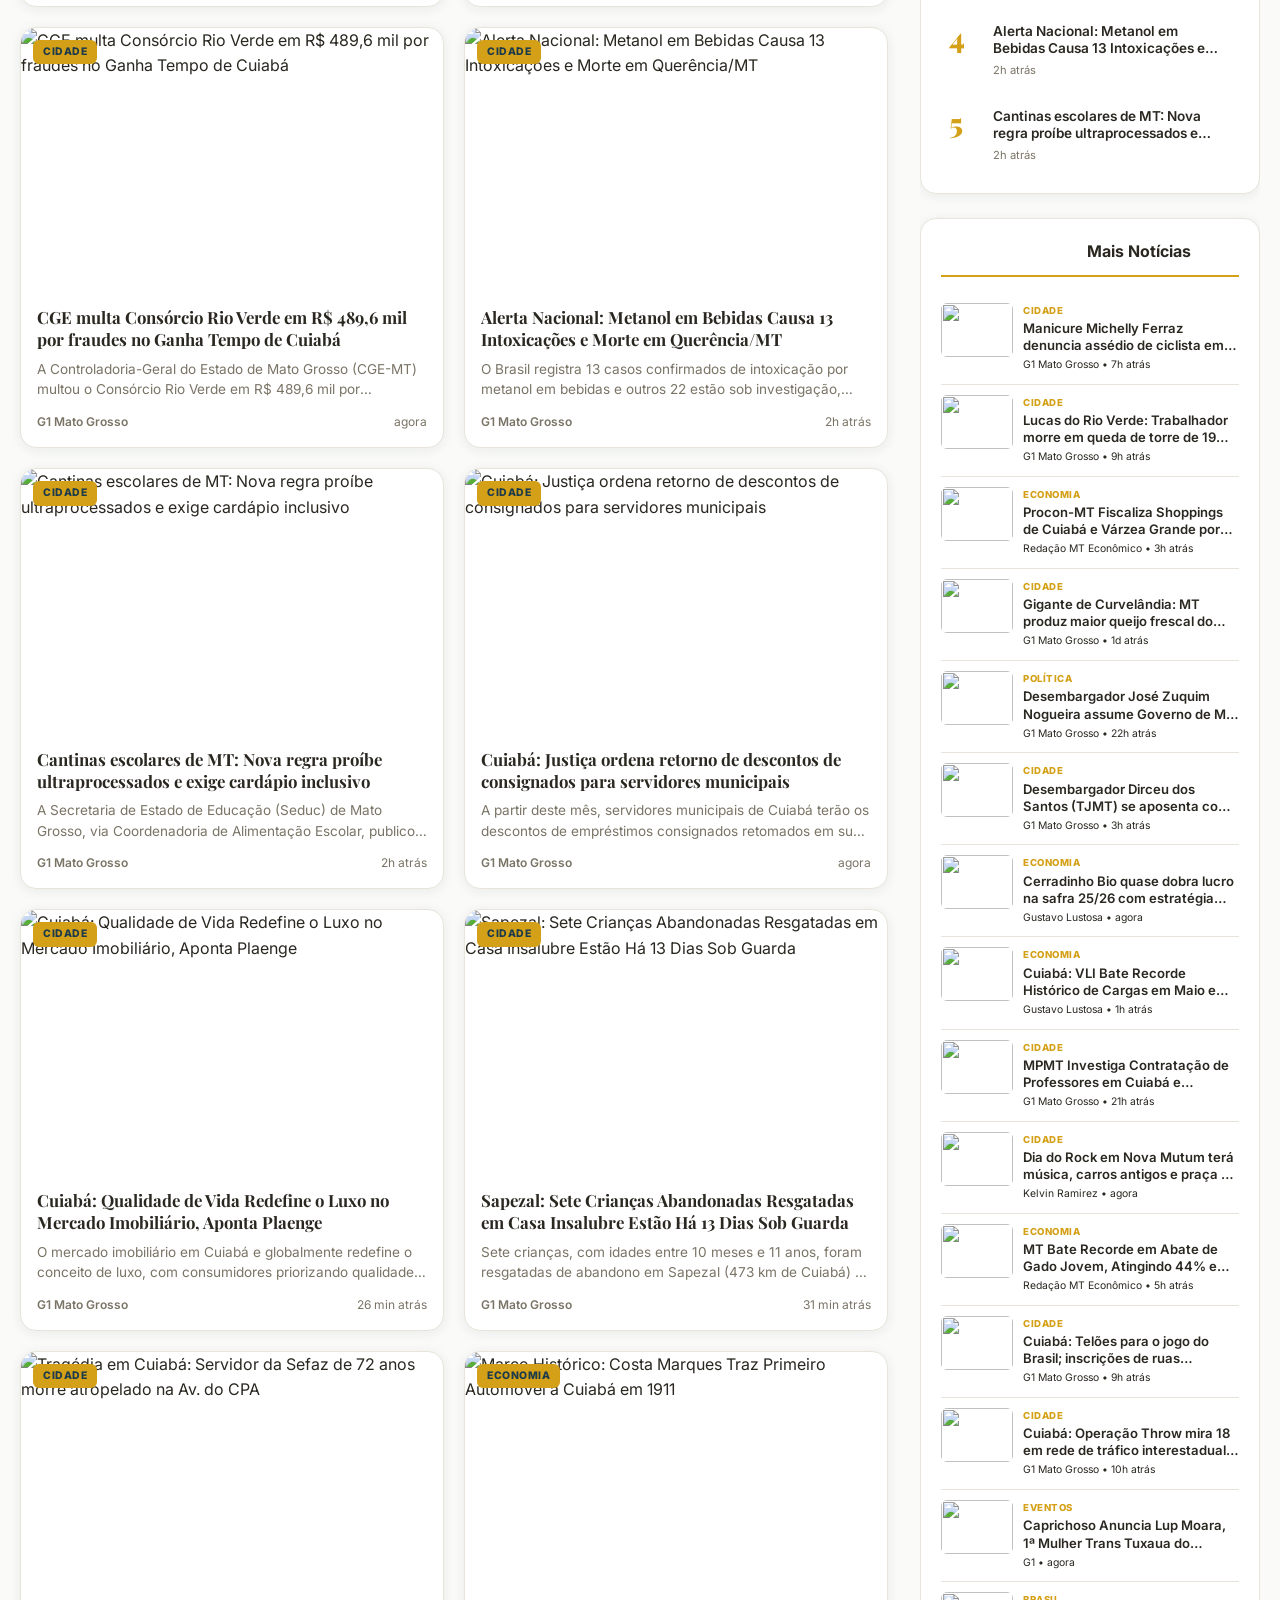
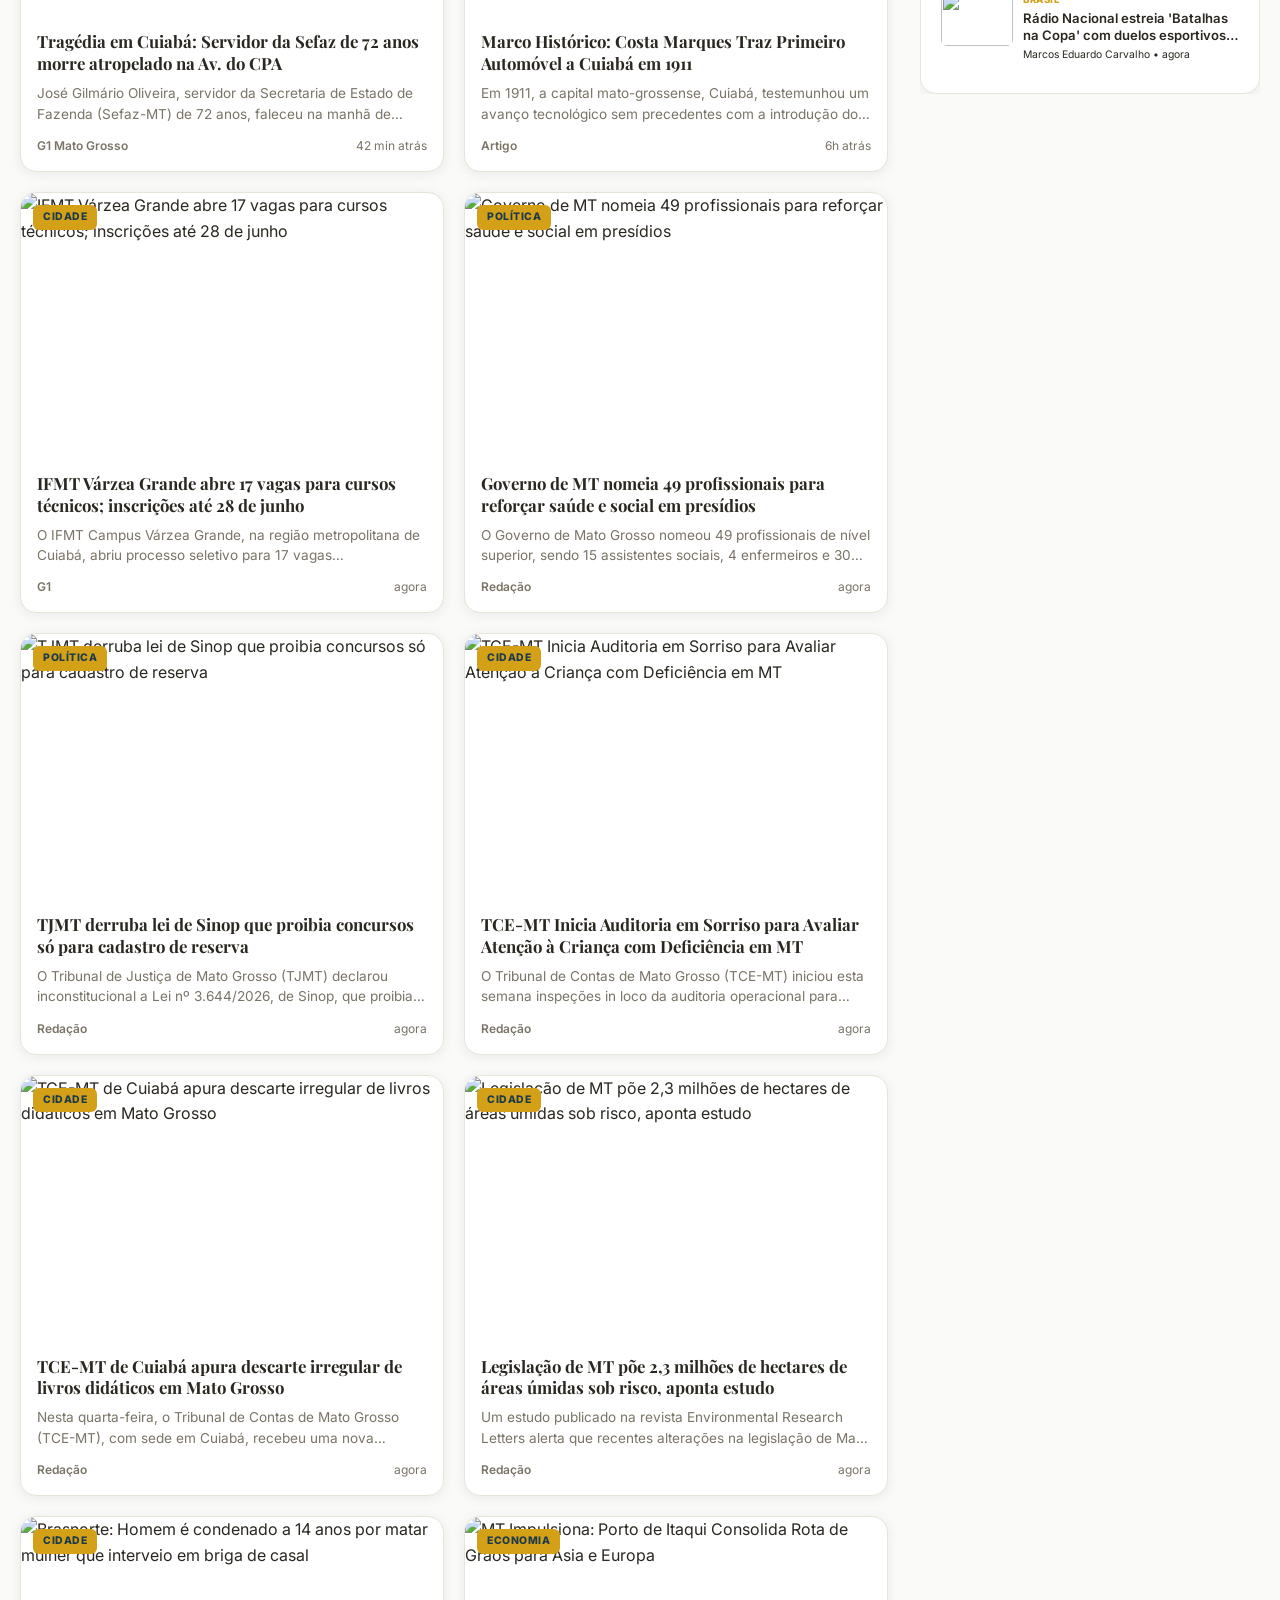
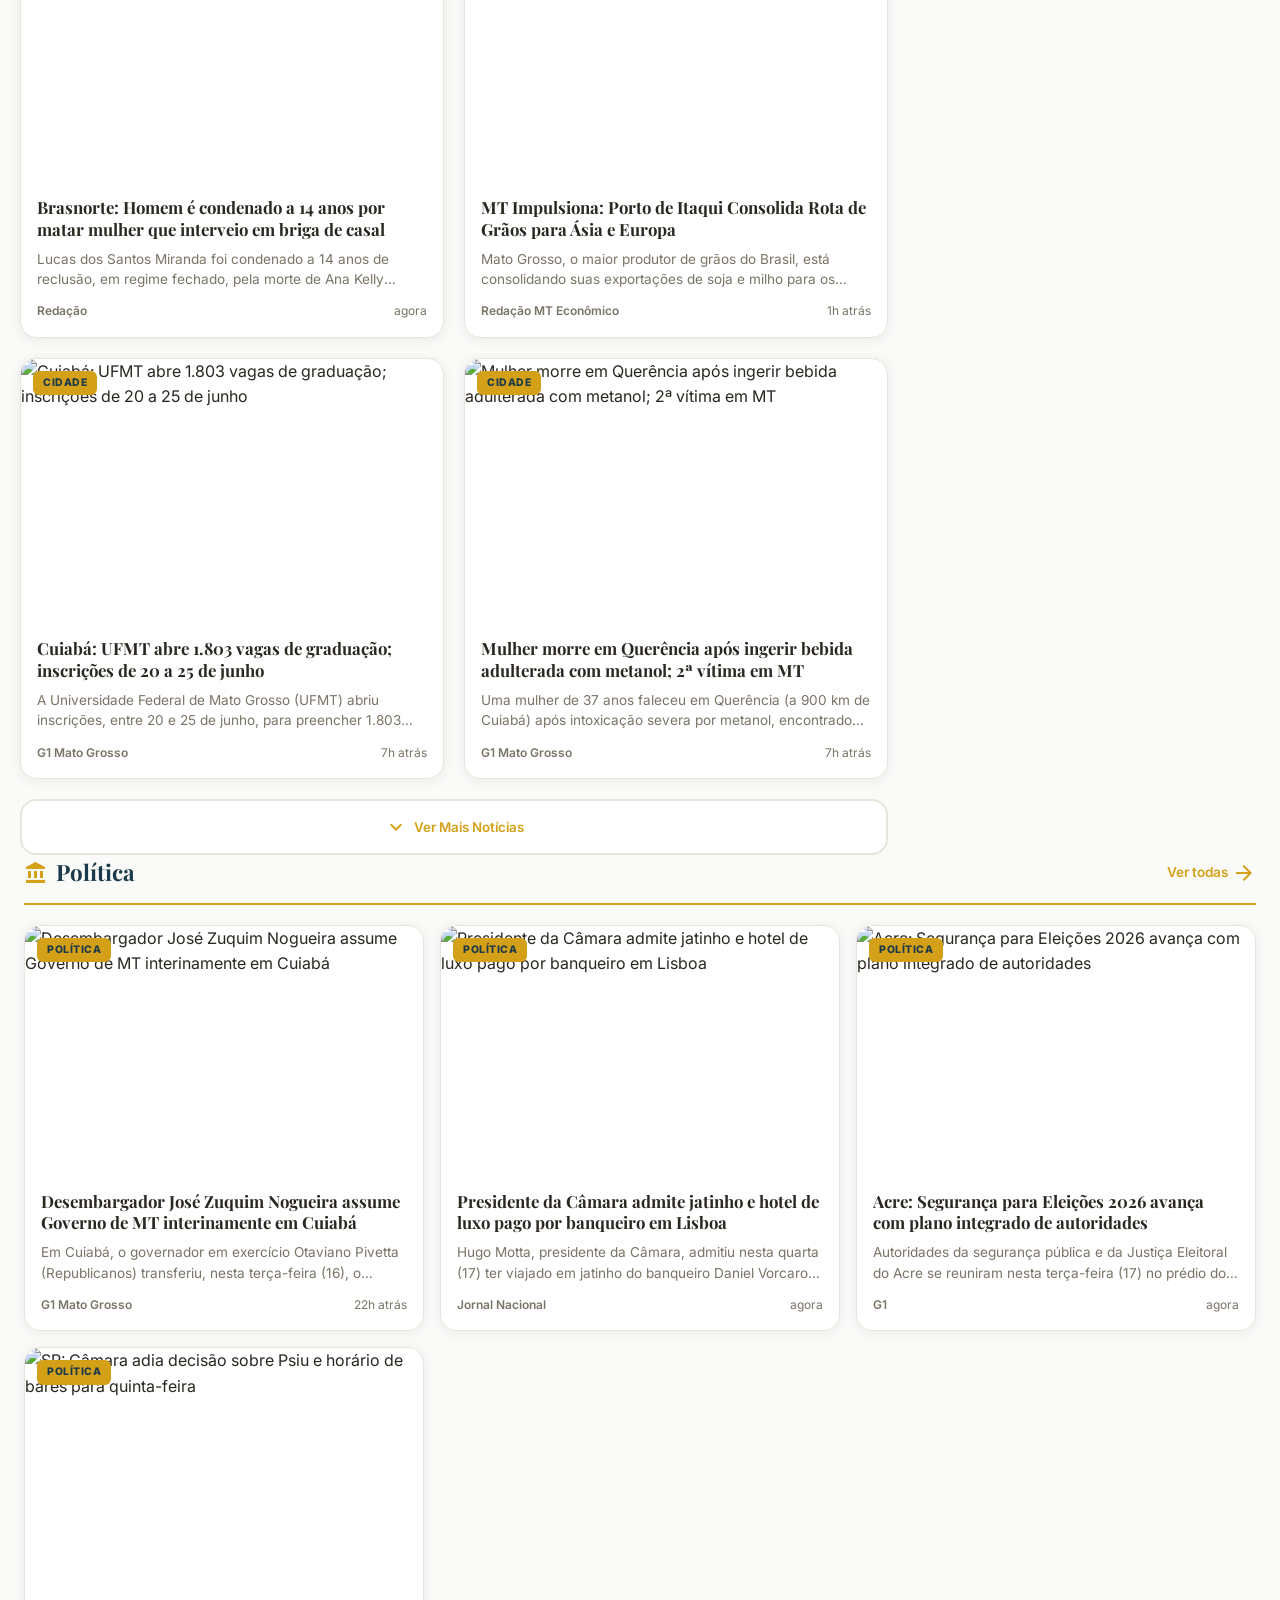
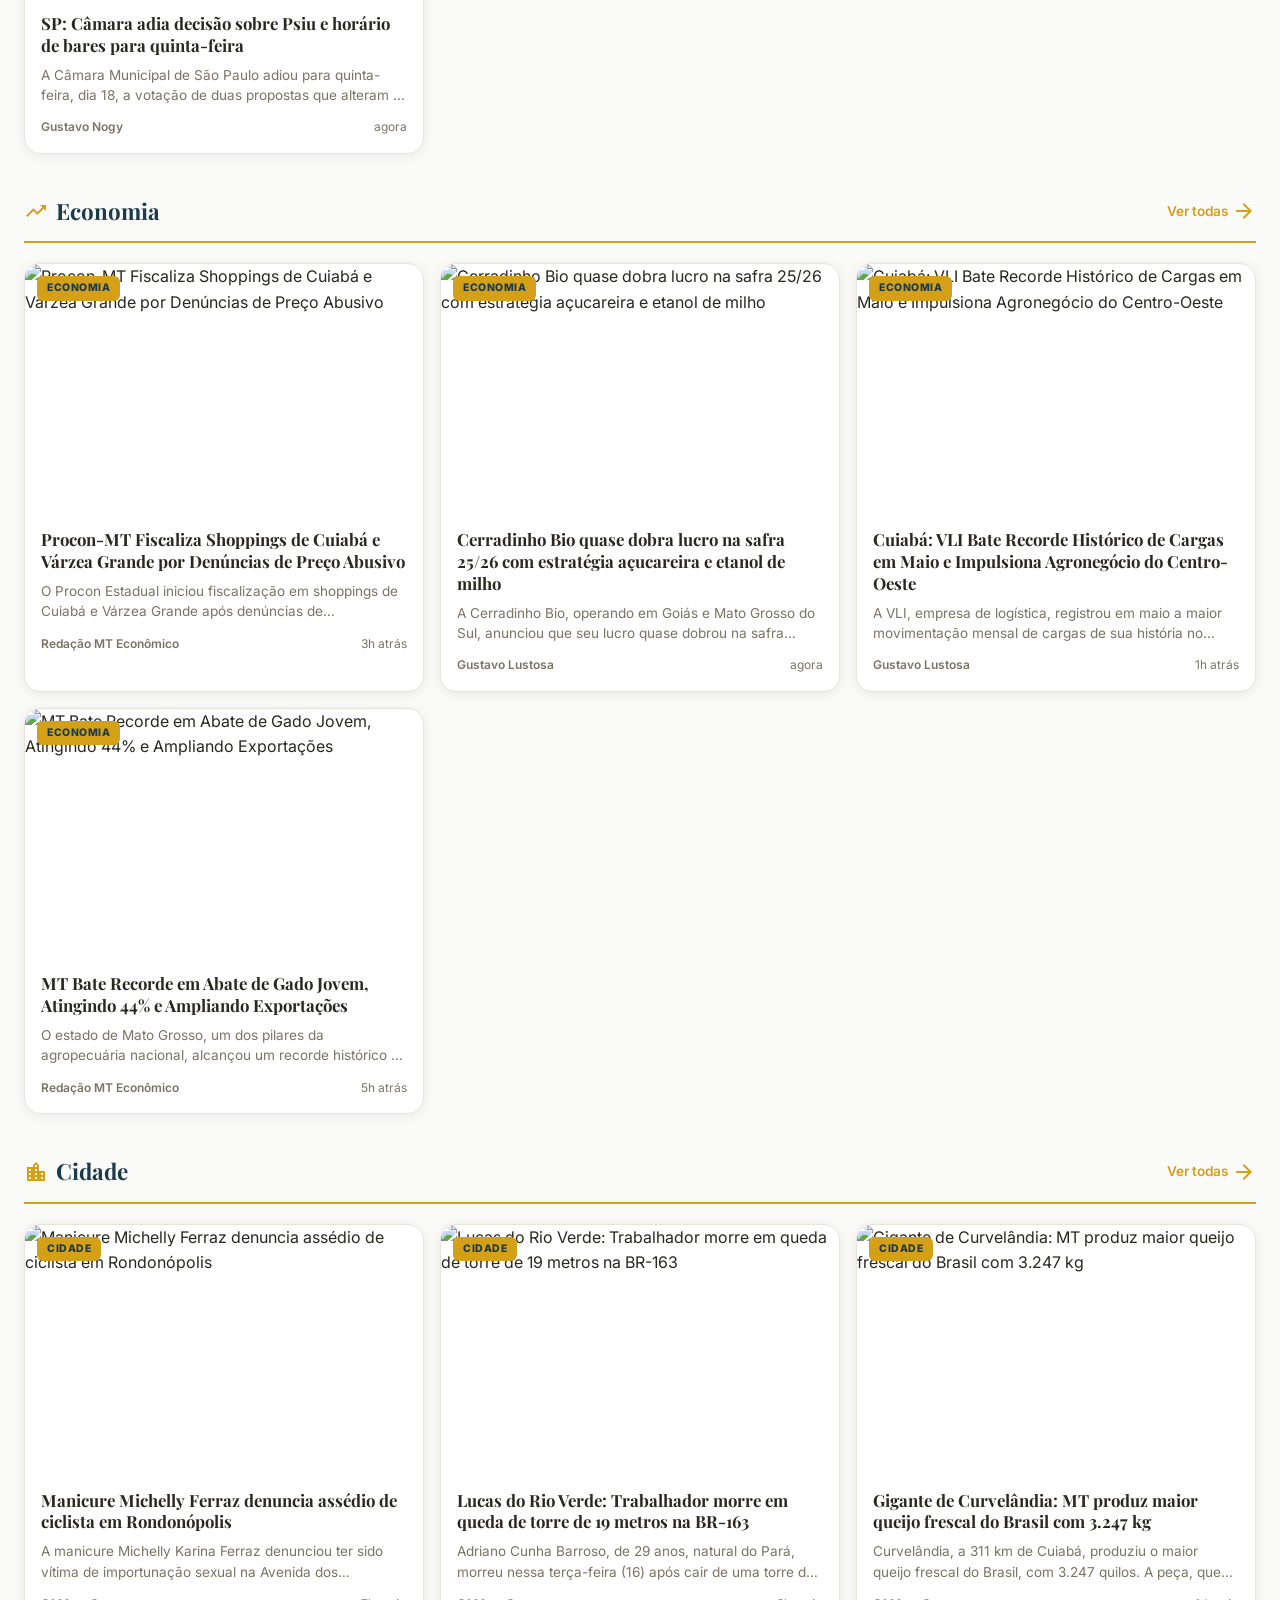
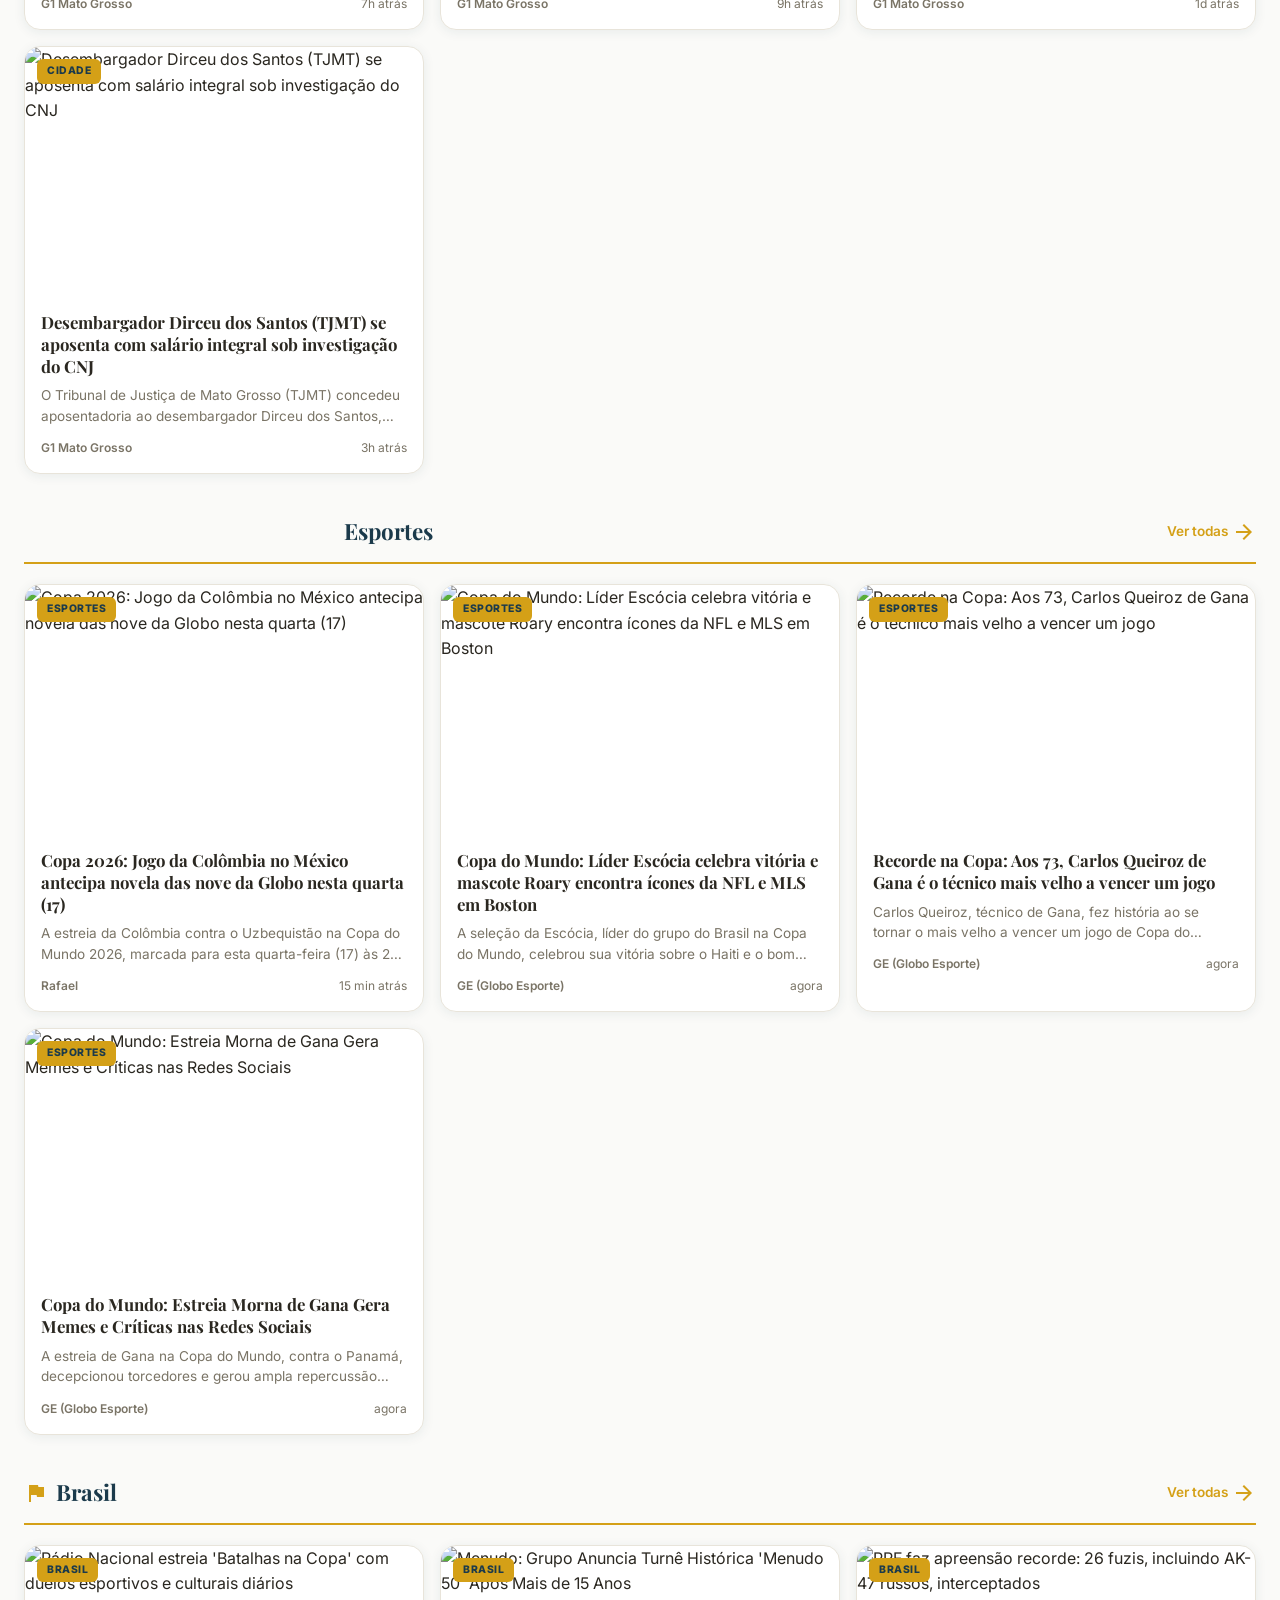
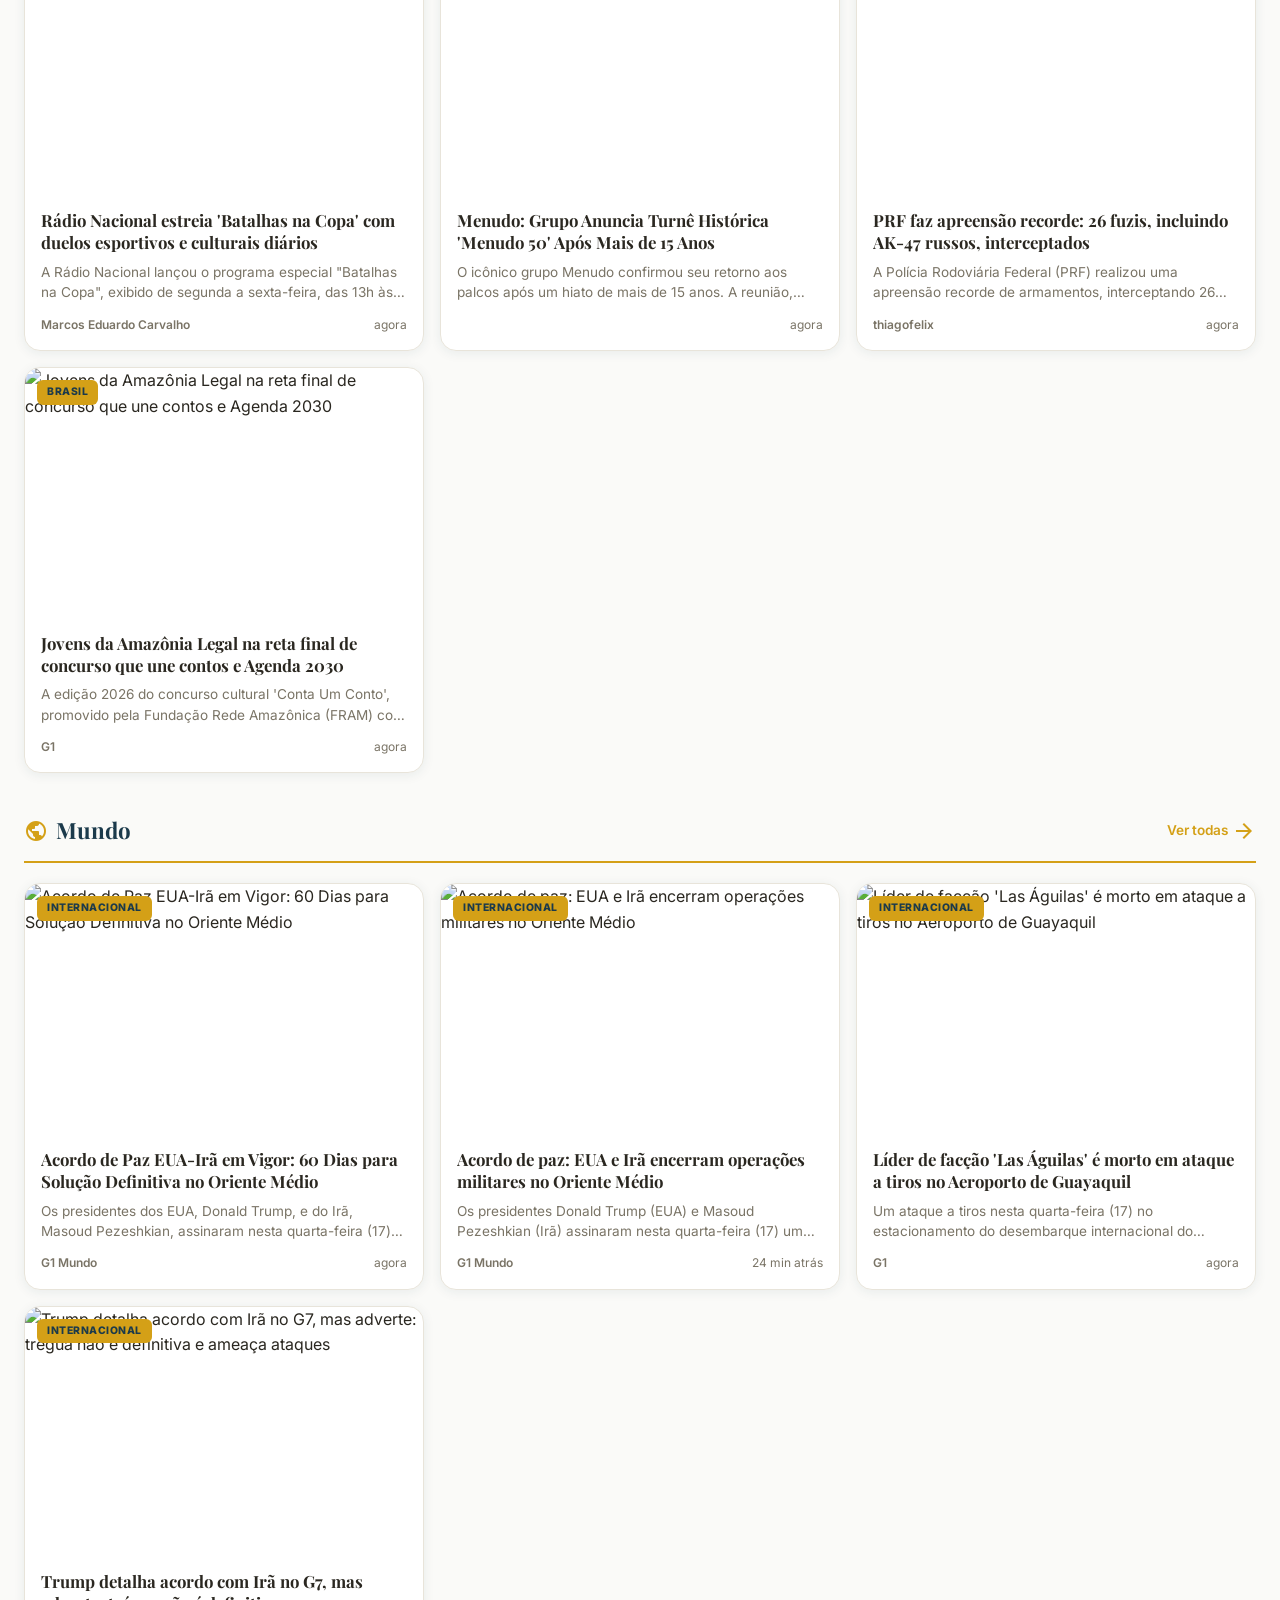
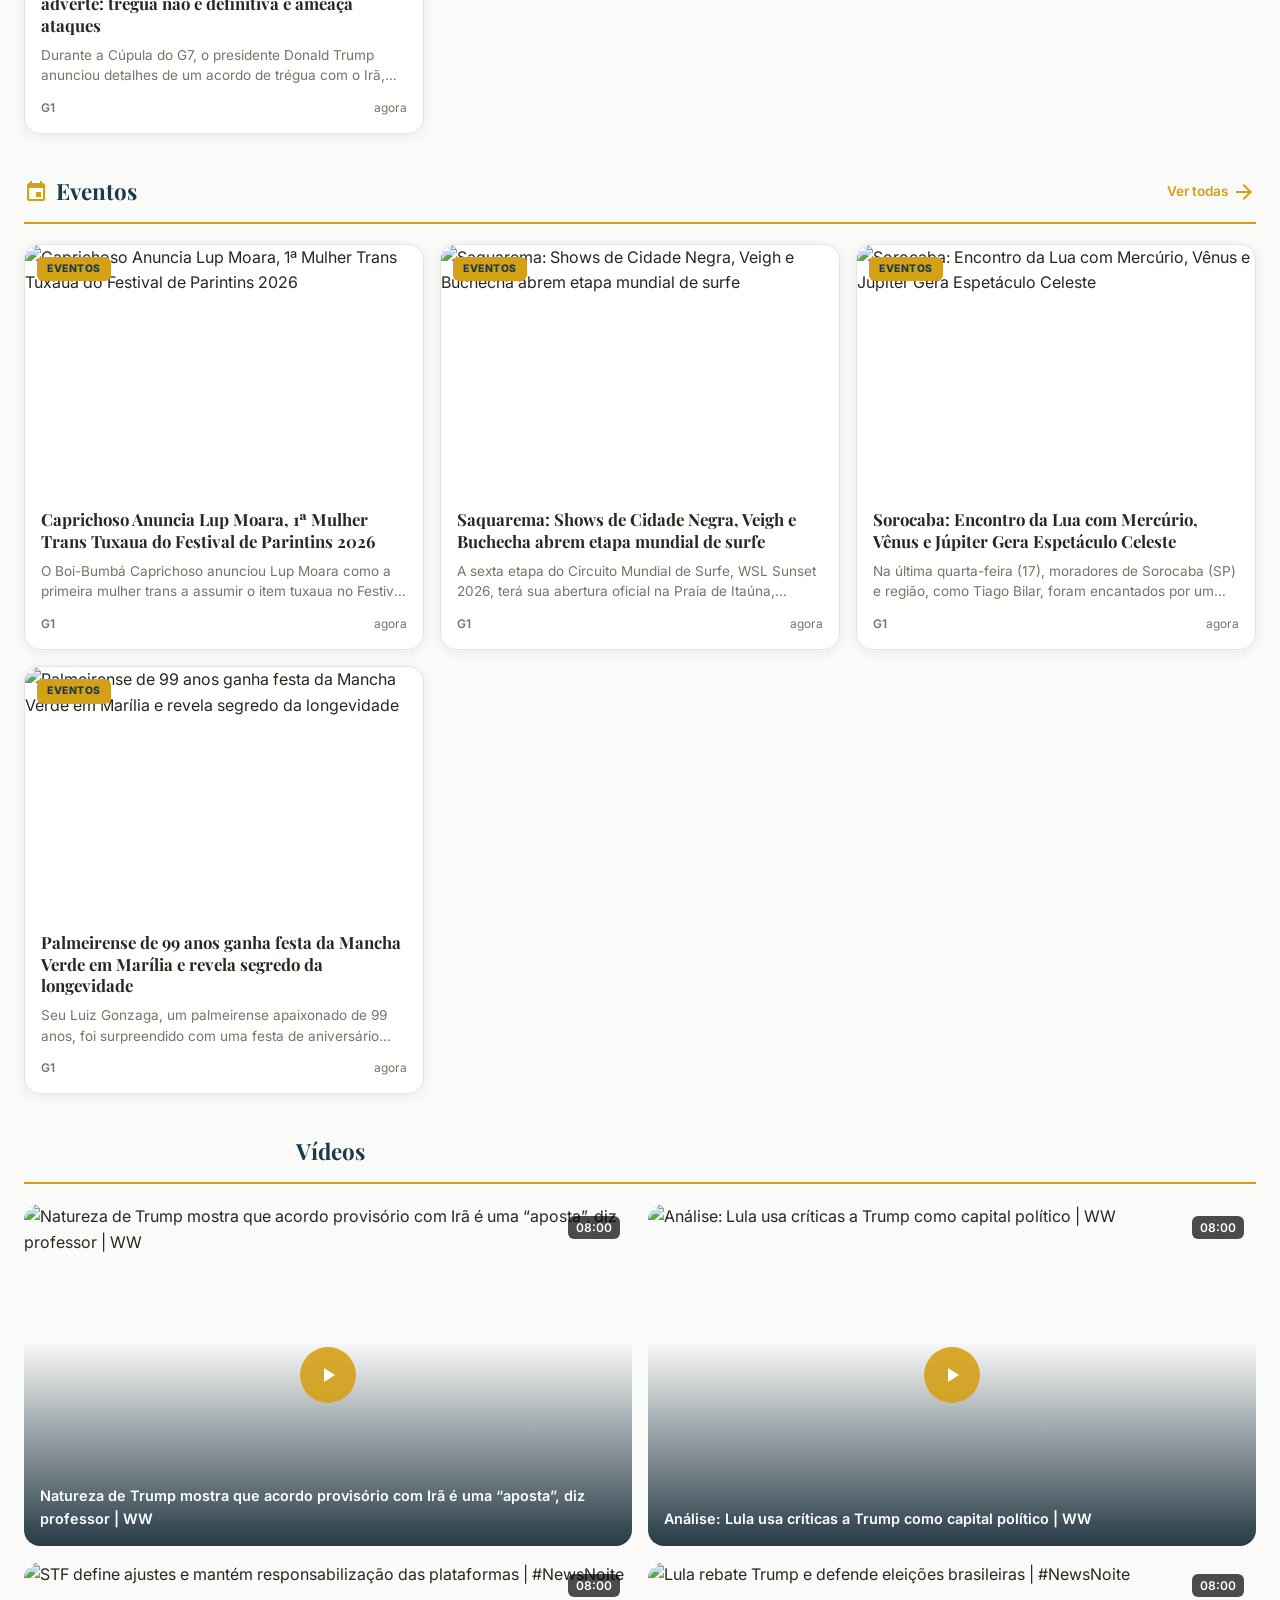
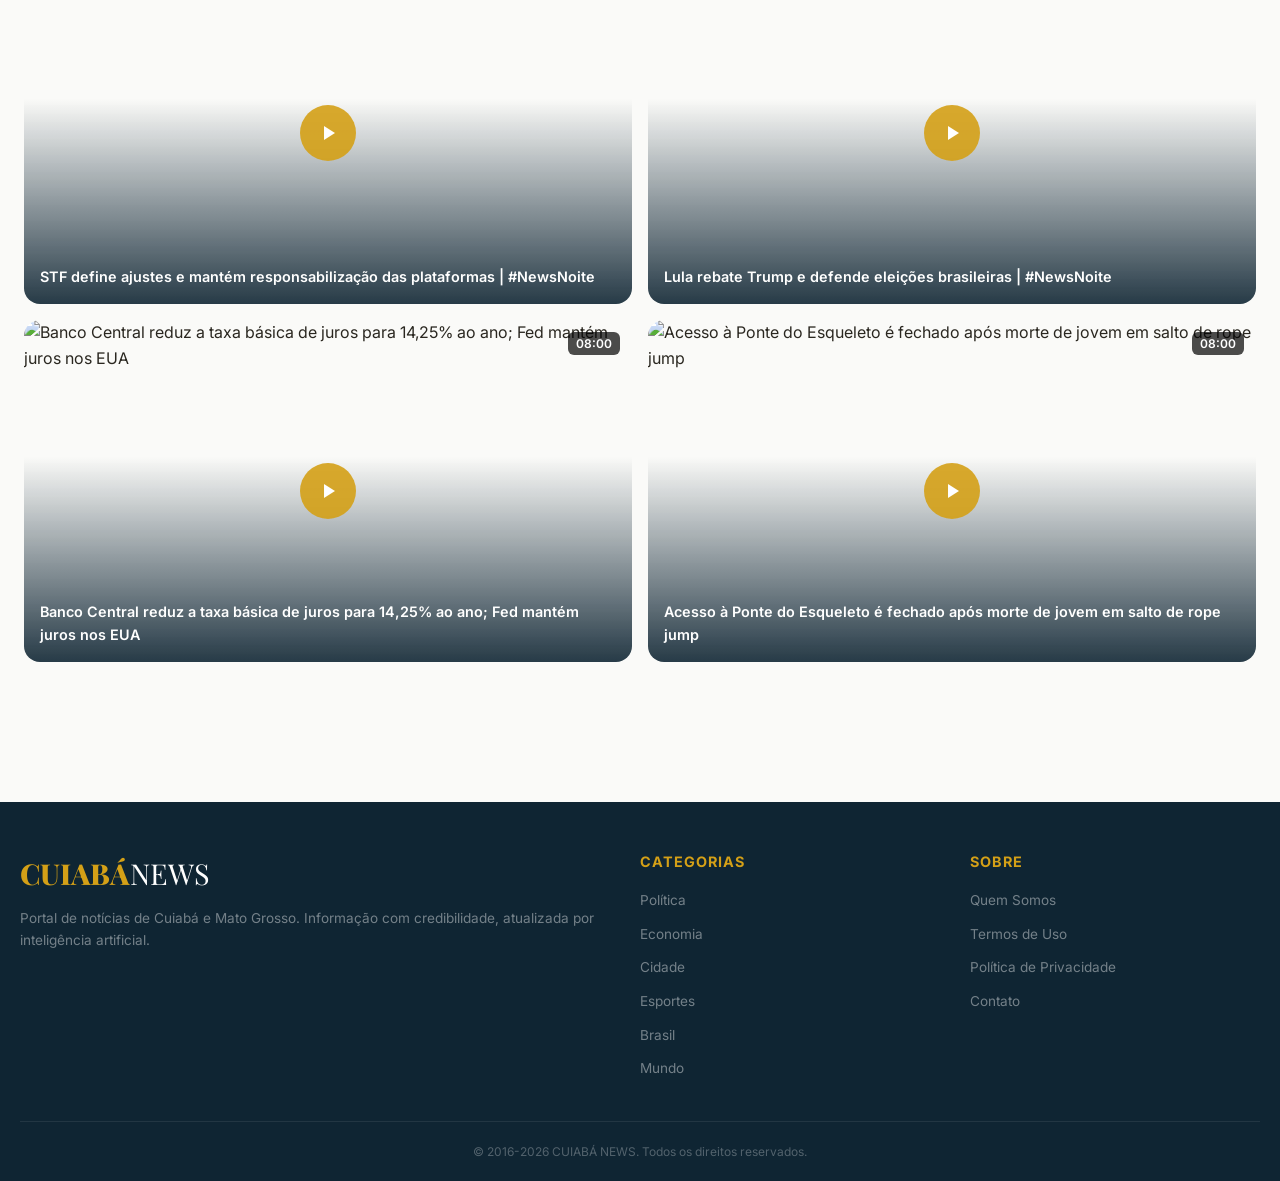
==== commit 05ebadc6: "Adiciona botão Sobre no menu de navegação Co-Authored-By: Claude Opus 4.6 <noreply@anthropic.com>" ====
--- a/index.html
+++ b/index.html
@@ -88,6 +88,9 @@
                 </a>
                 <a href="#" class="nav-link" data-category="eventos">
                     <span class="material-icons">event</span> Eventos
+                </a>
+                <a href="sobre.html" class="nav-link">
+                    <span class="material-icons">info</span> Sobre
                 </a>
             </div>
         </div>
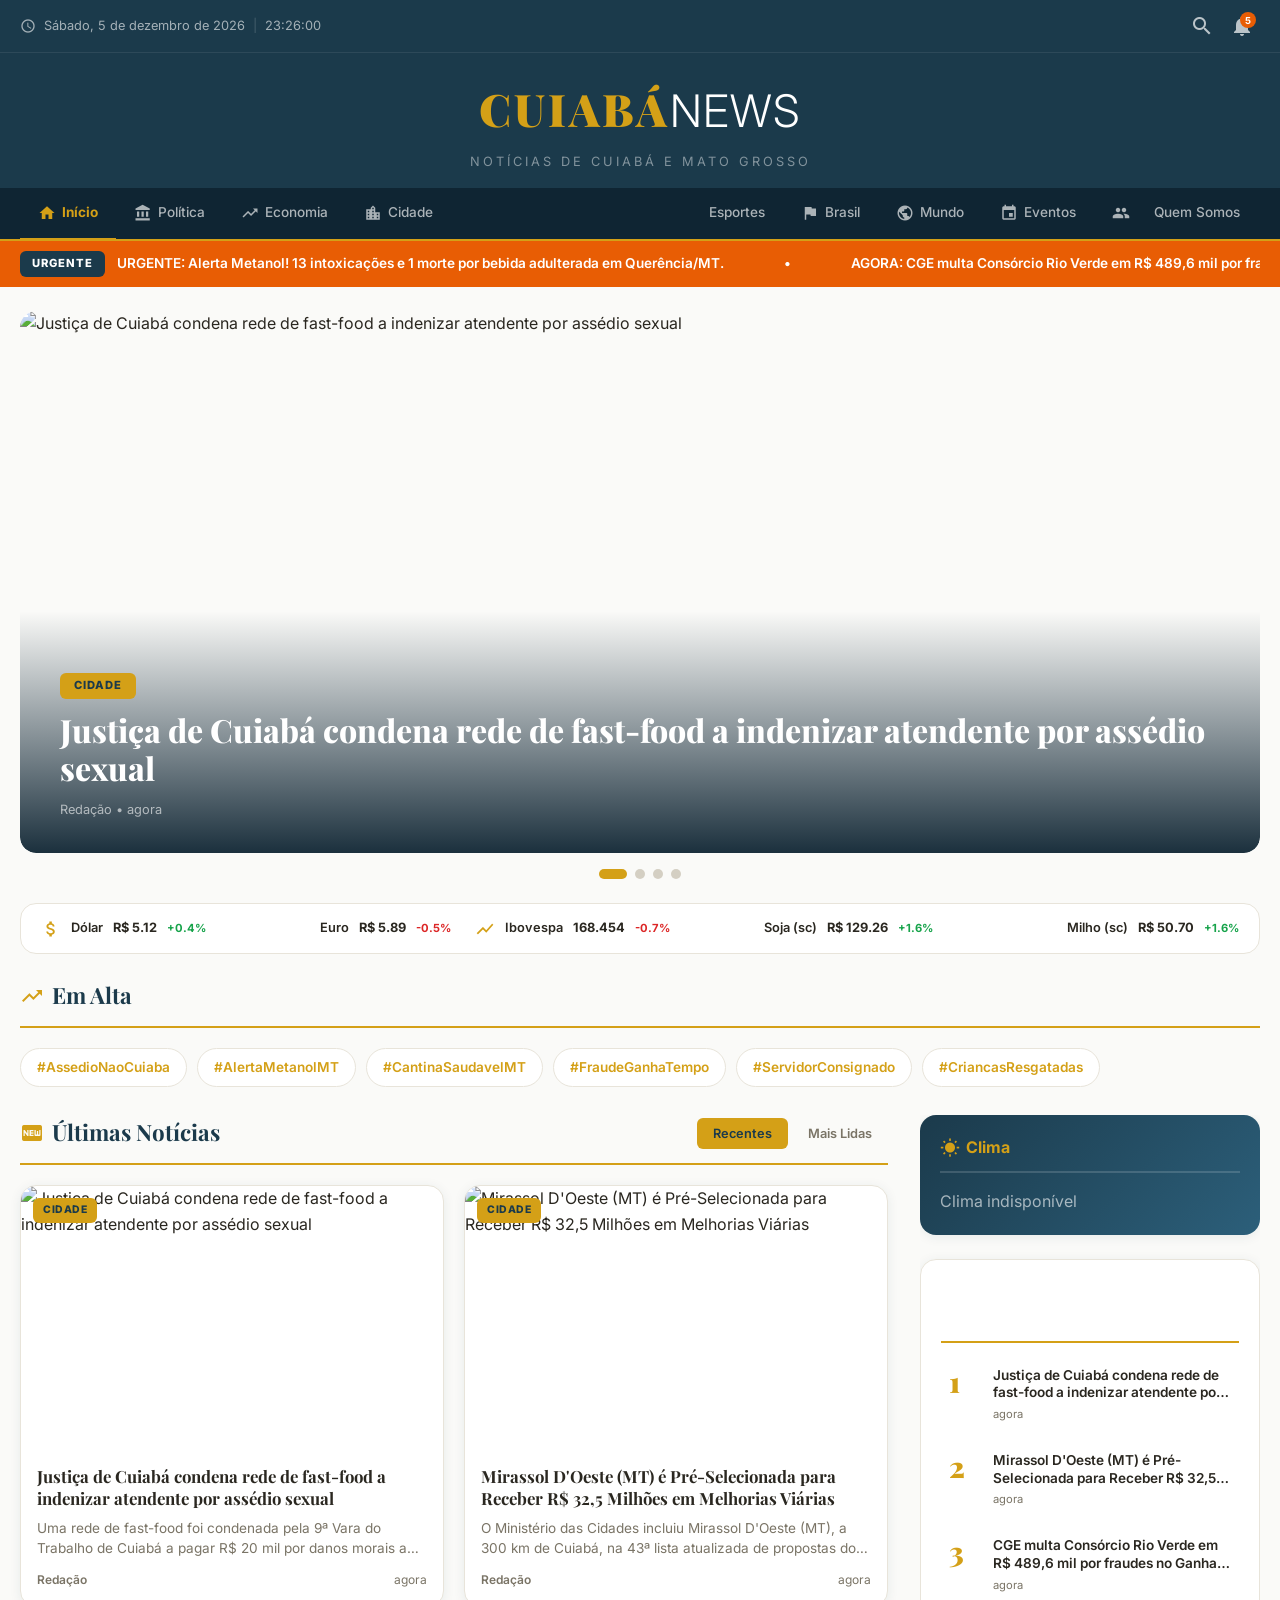
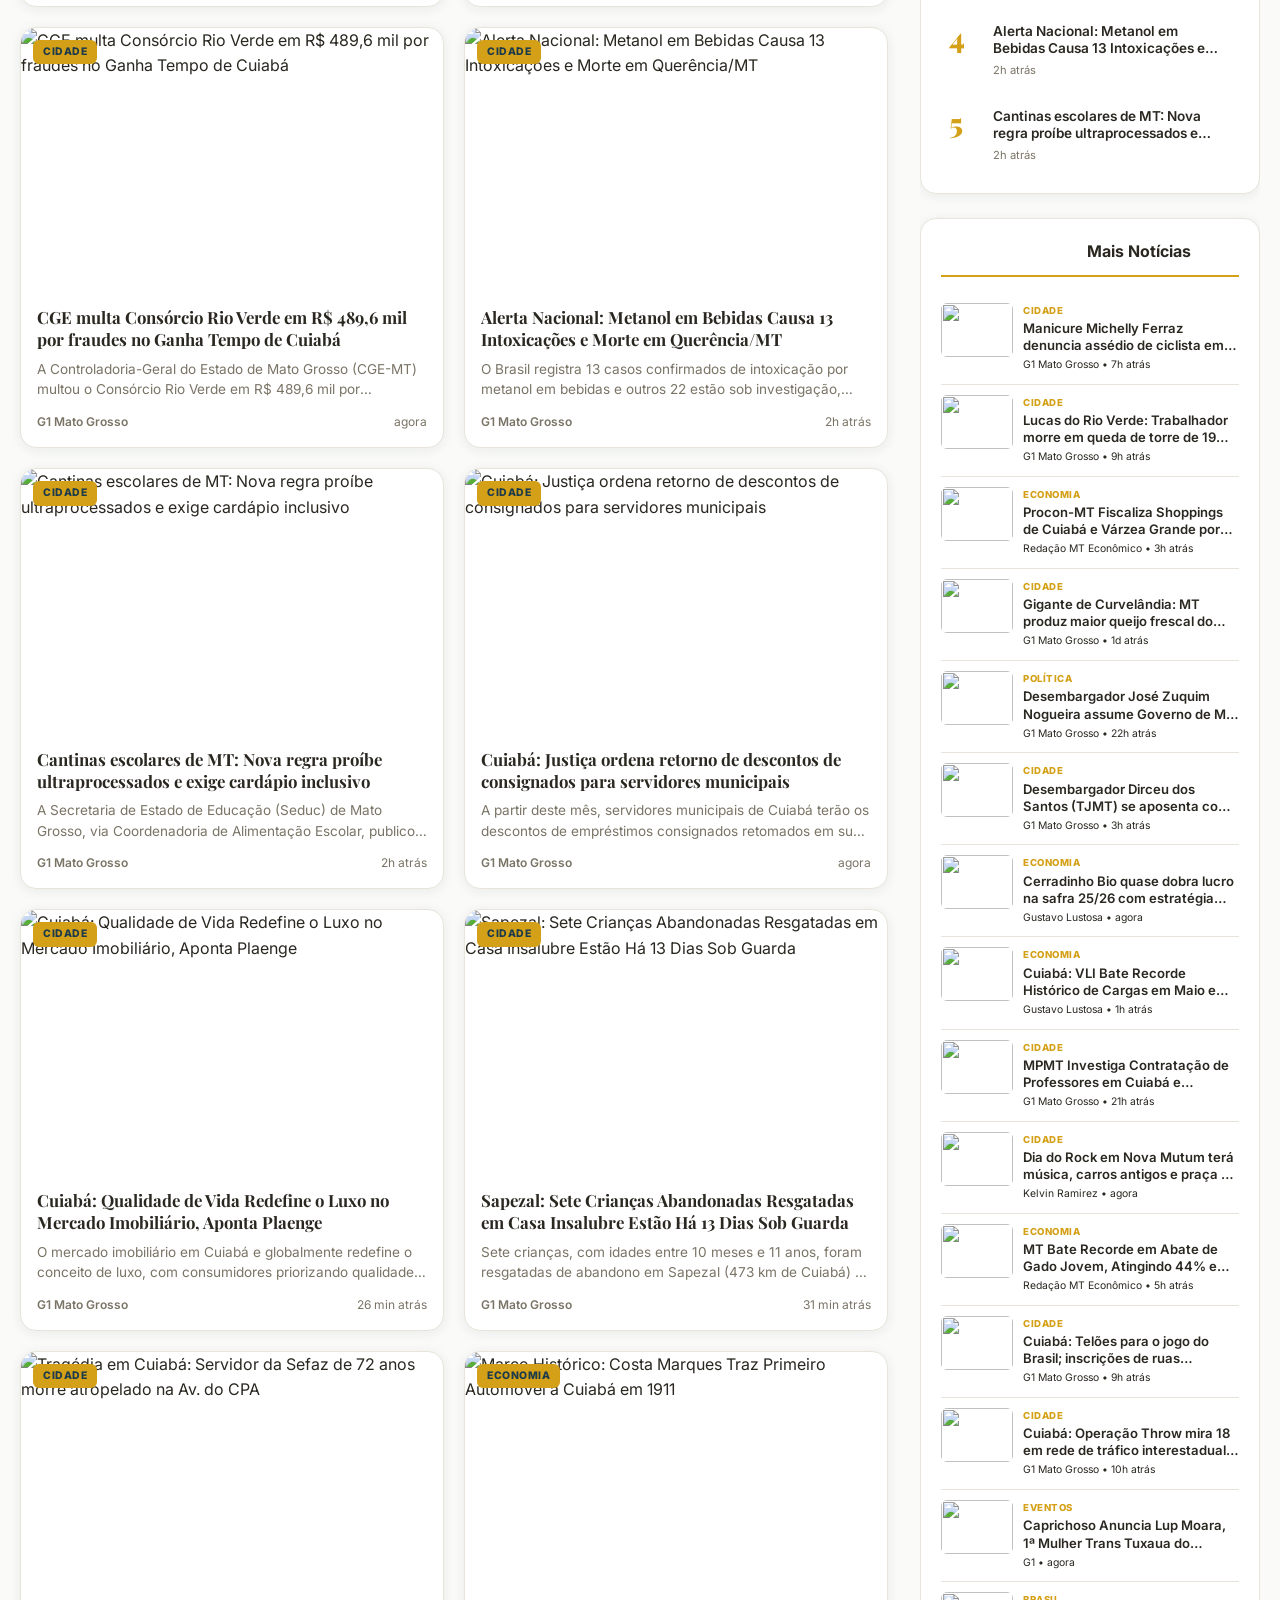
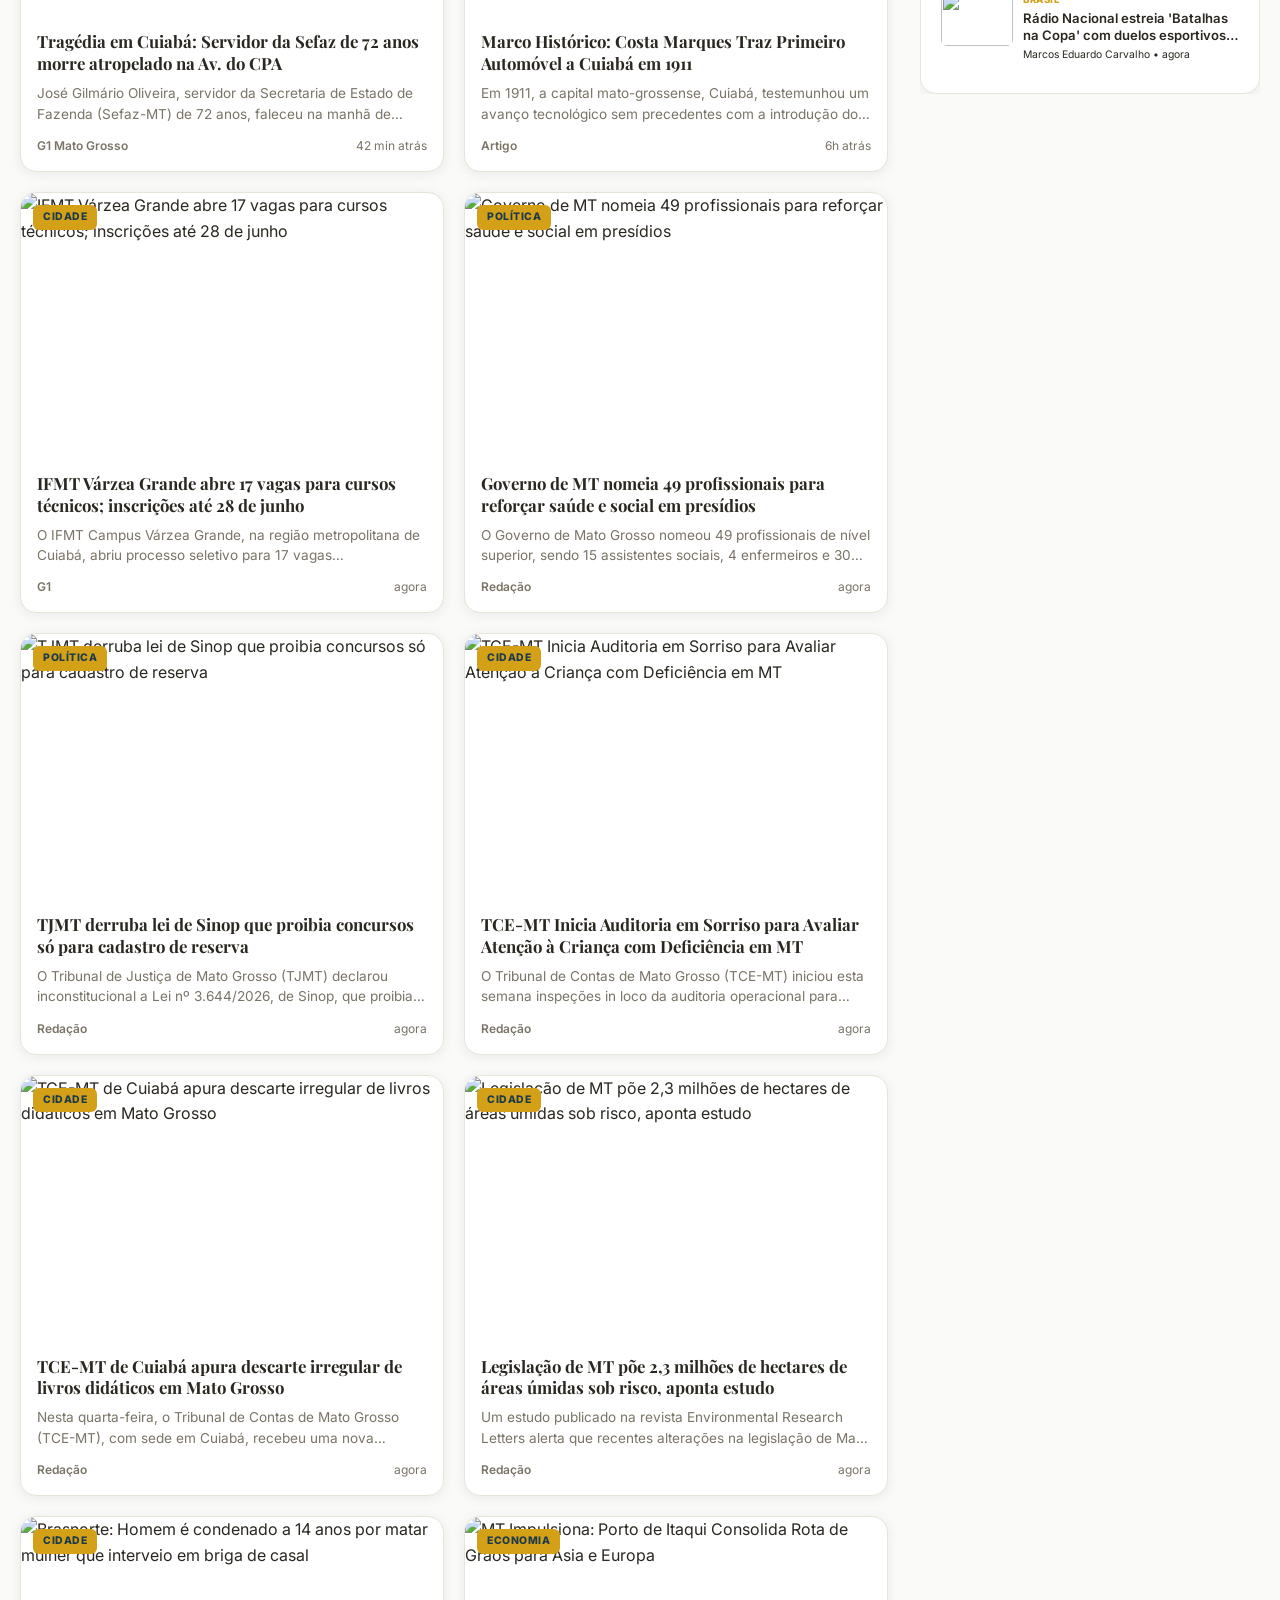
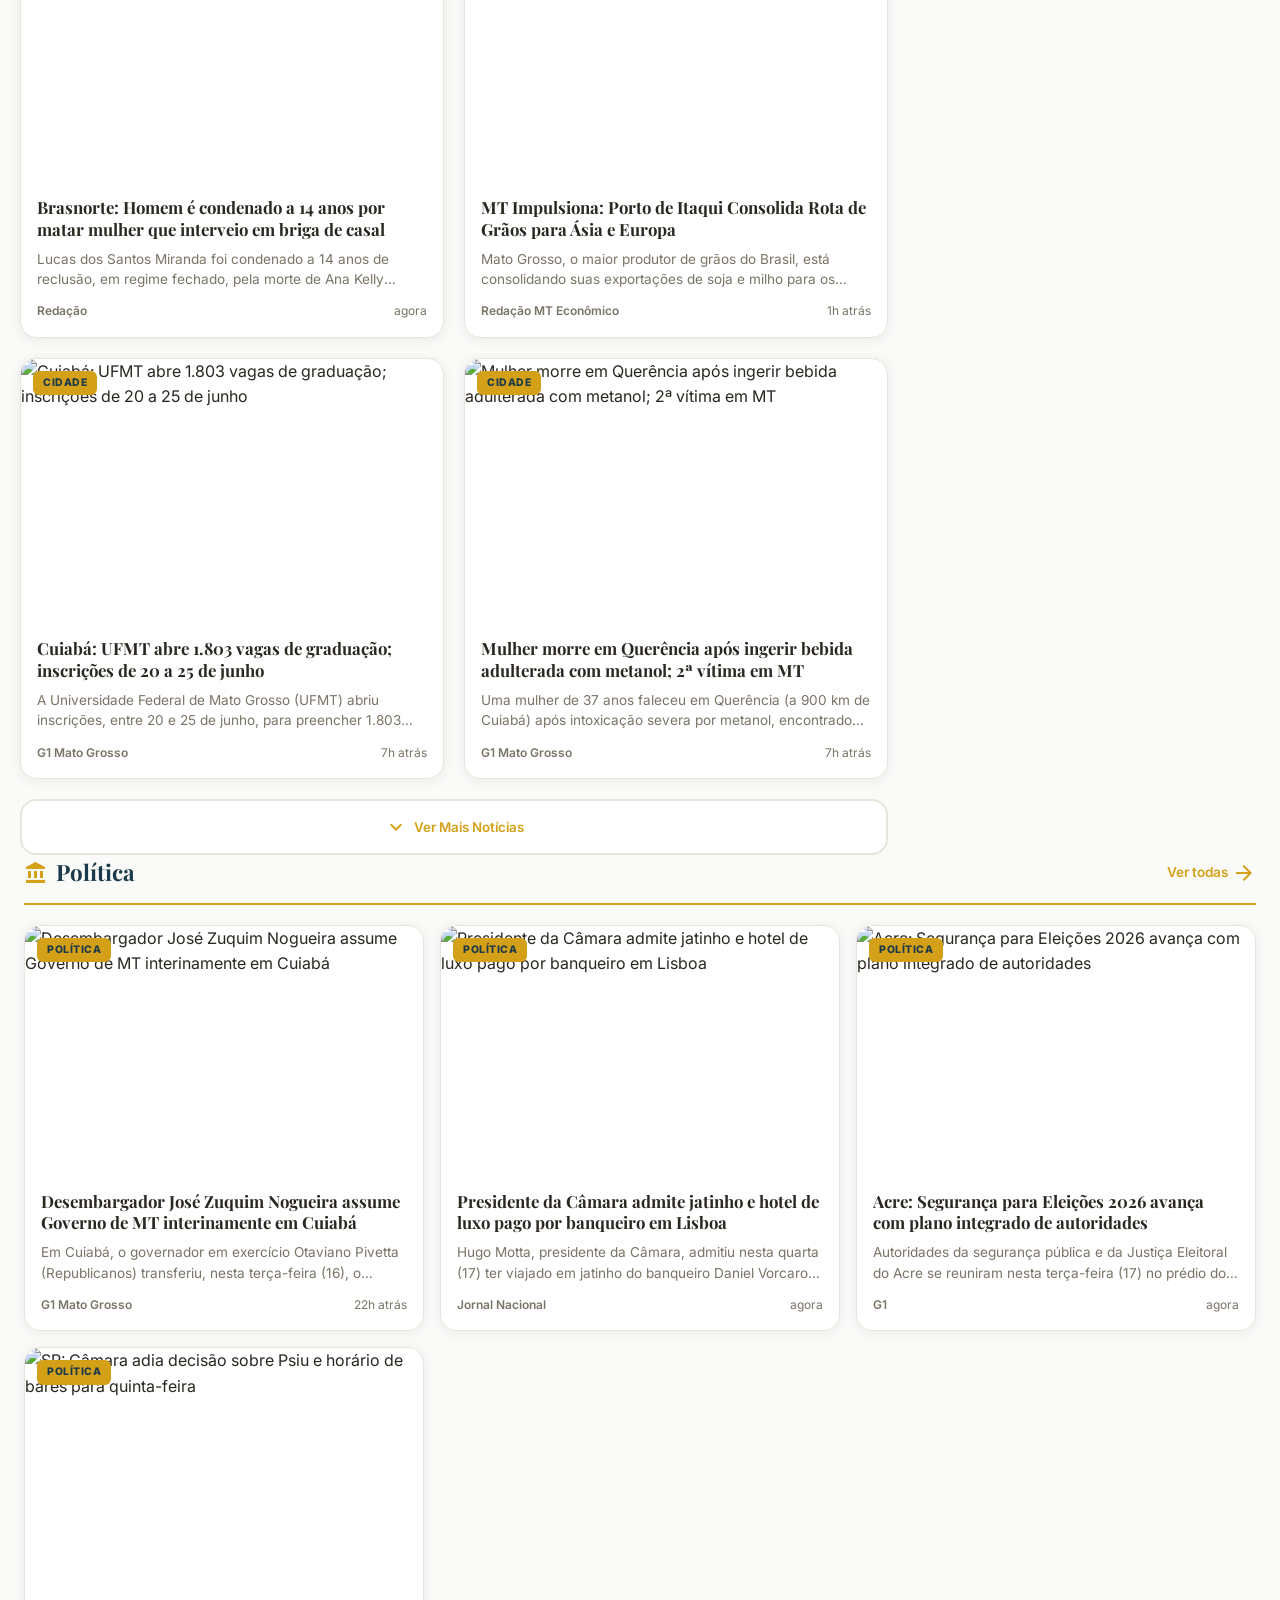
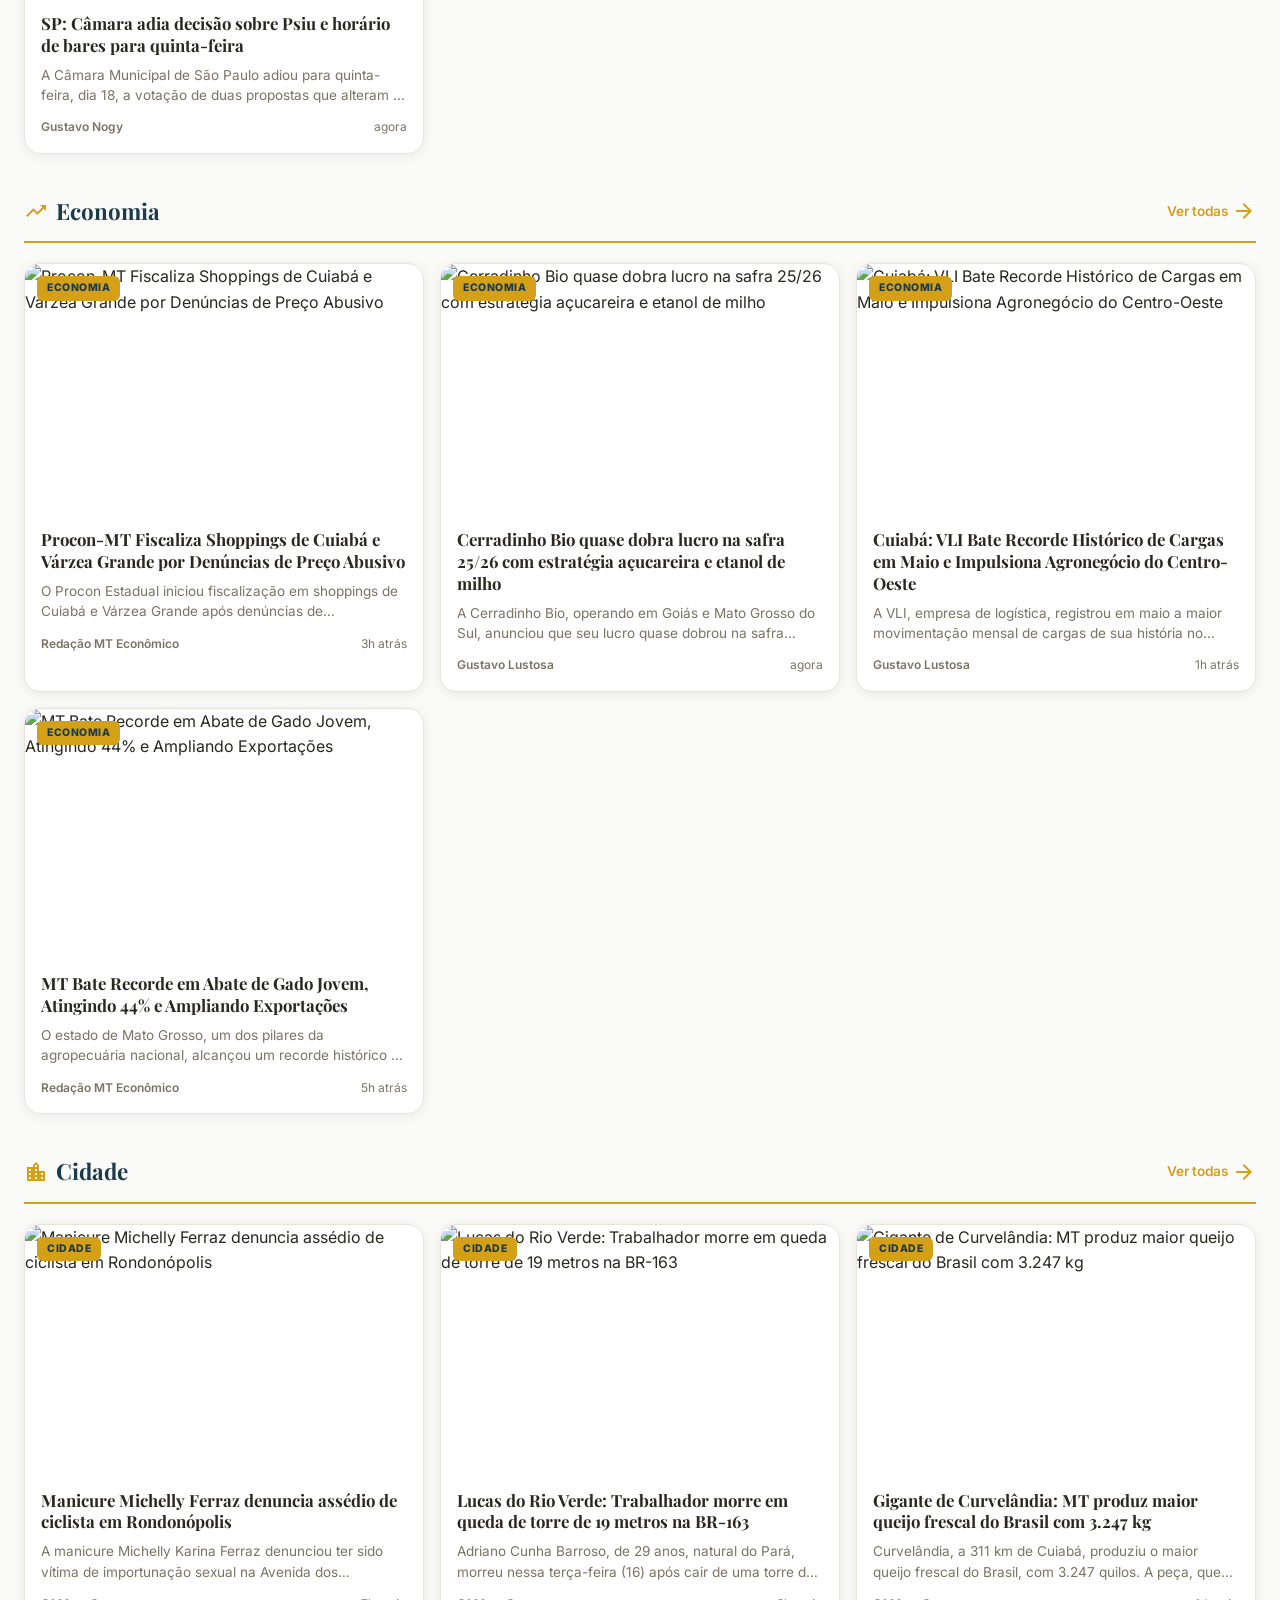
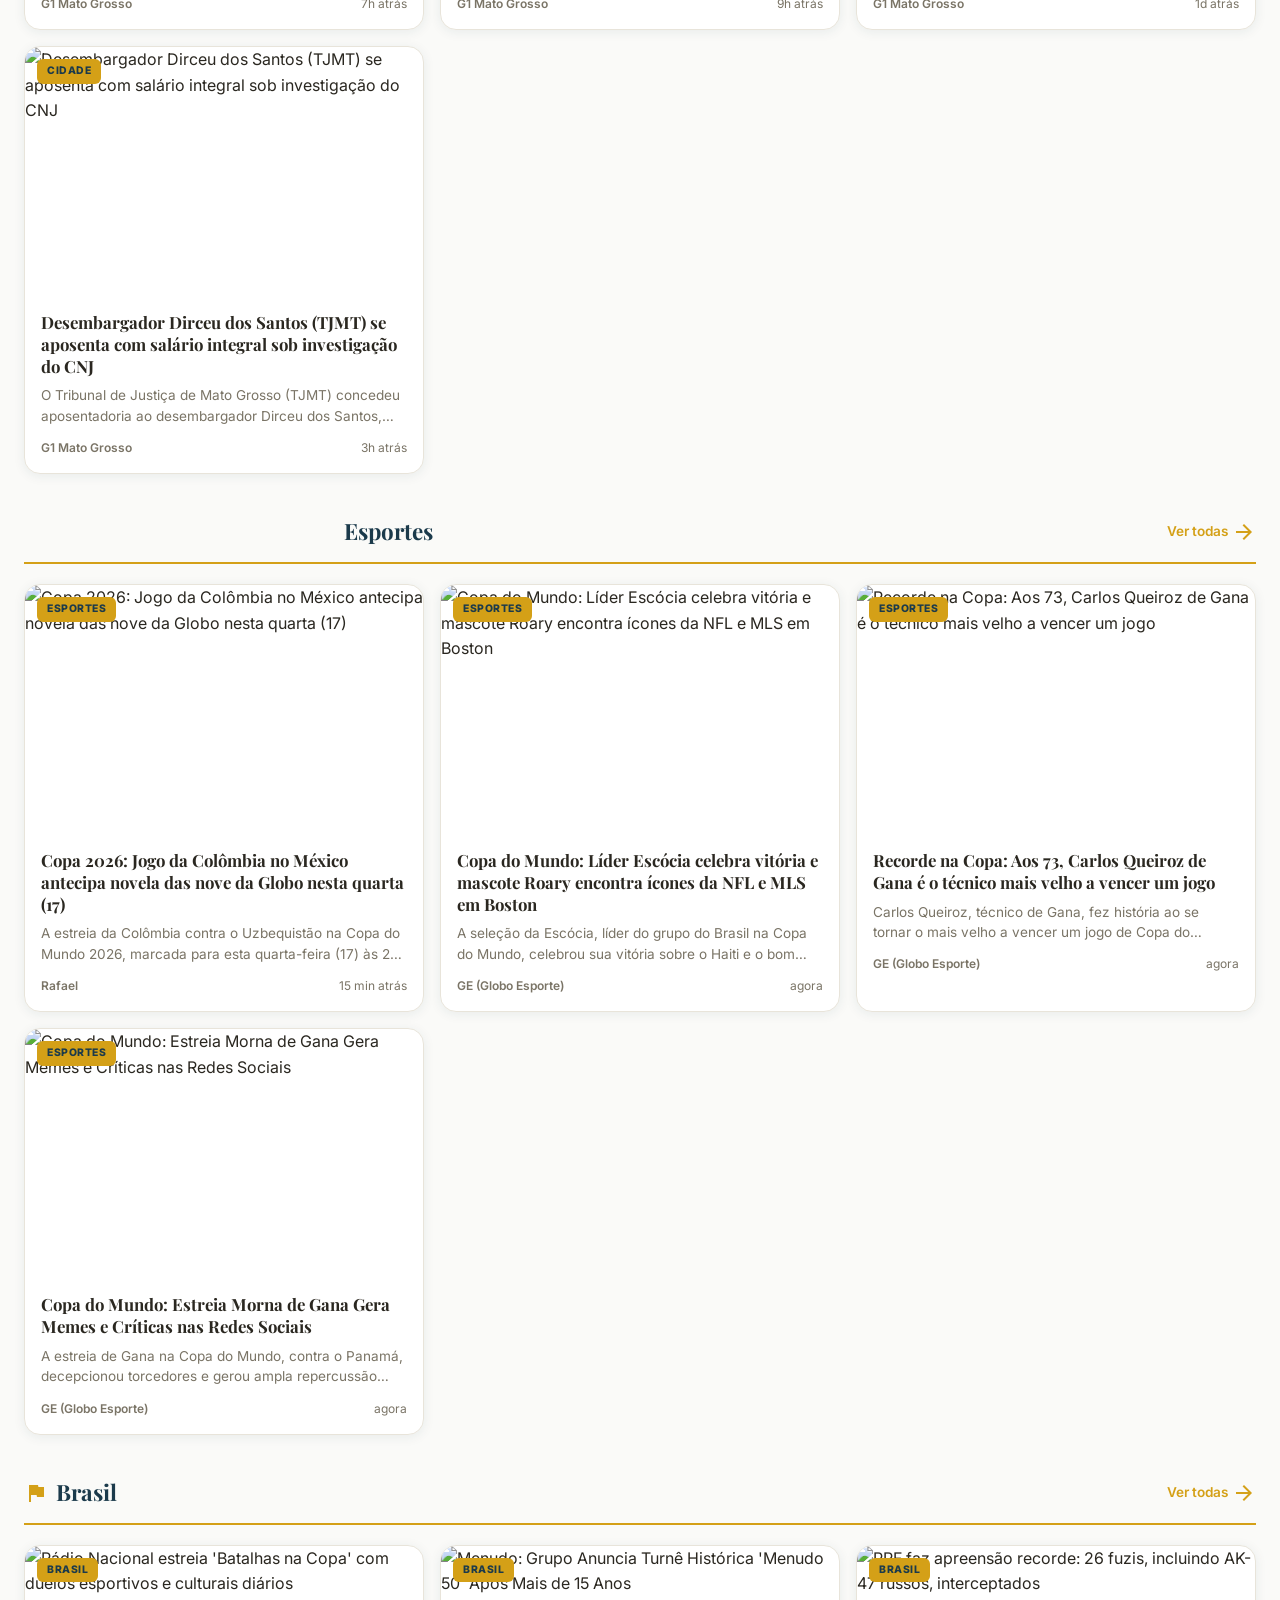
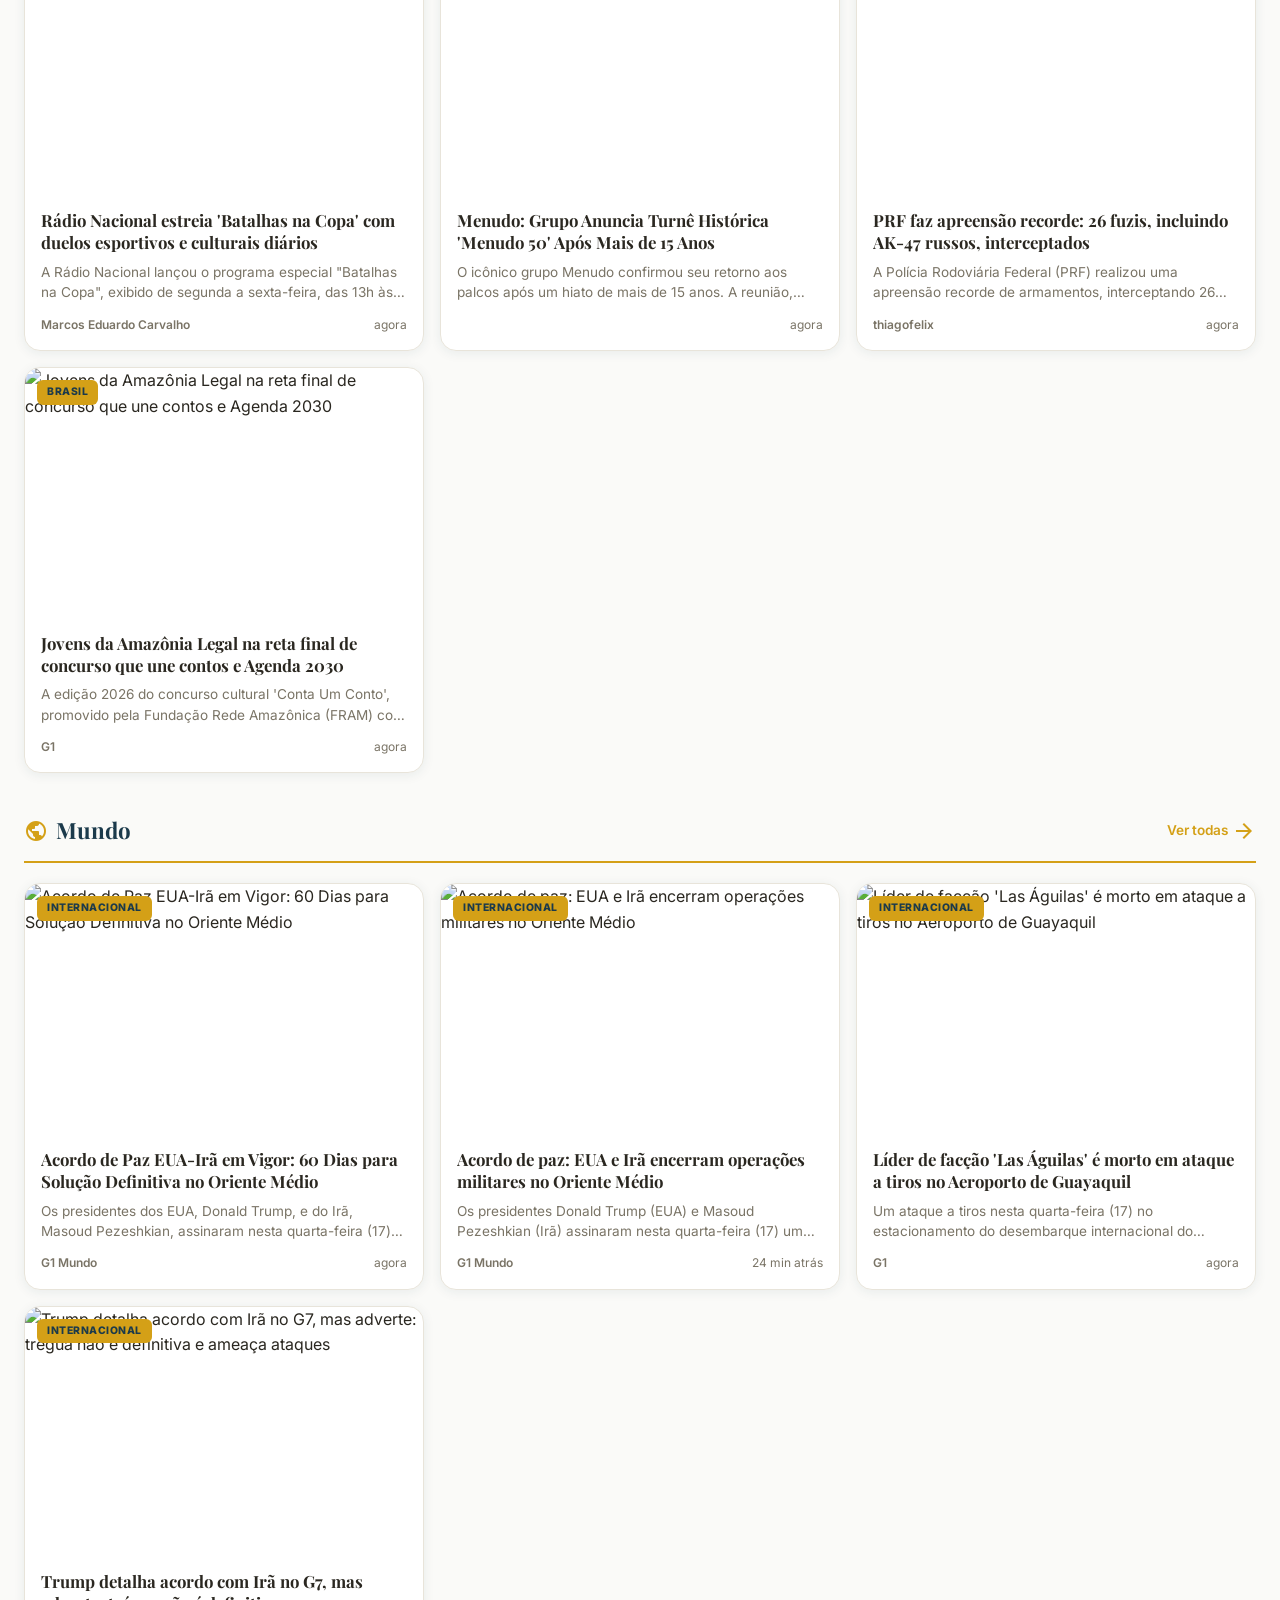
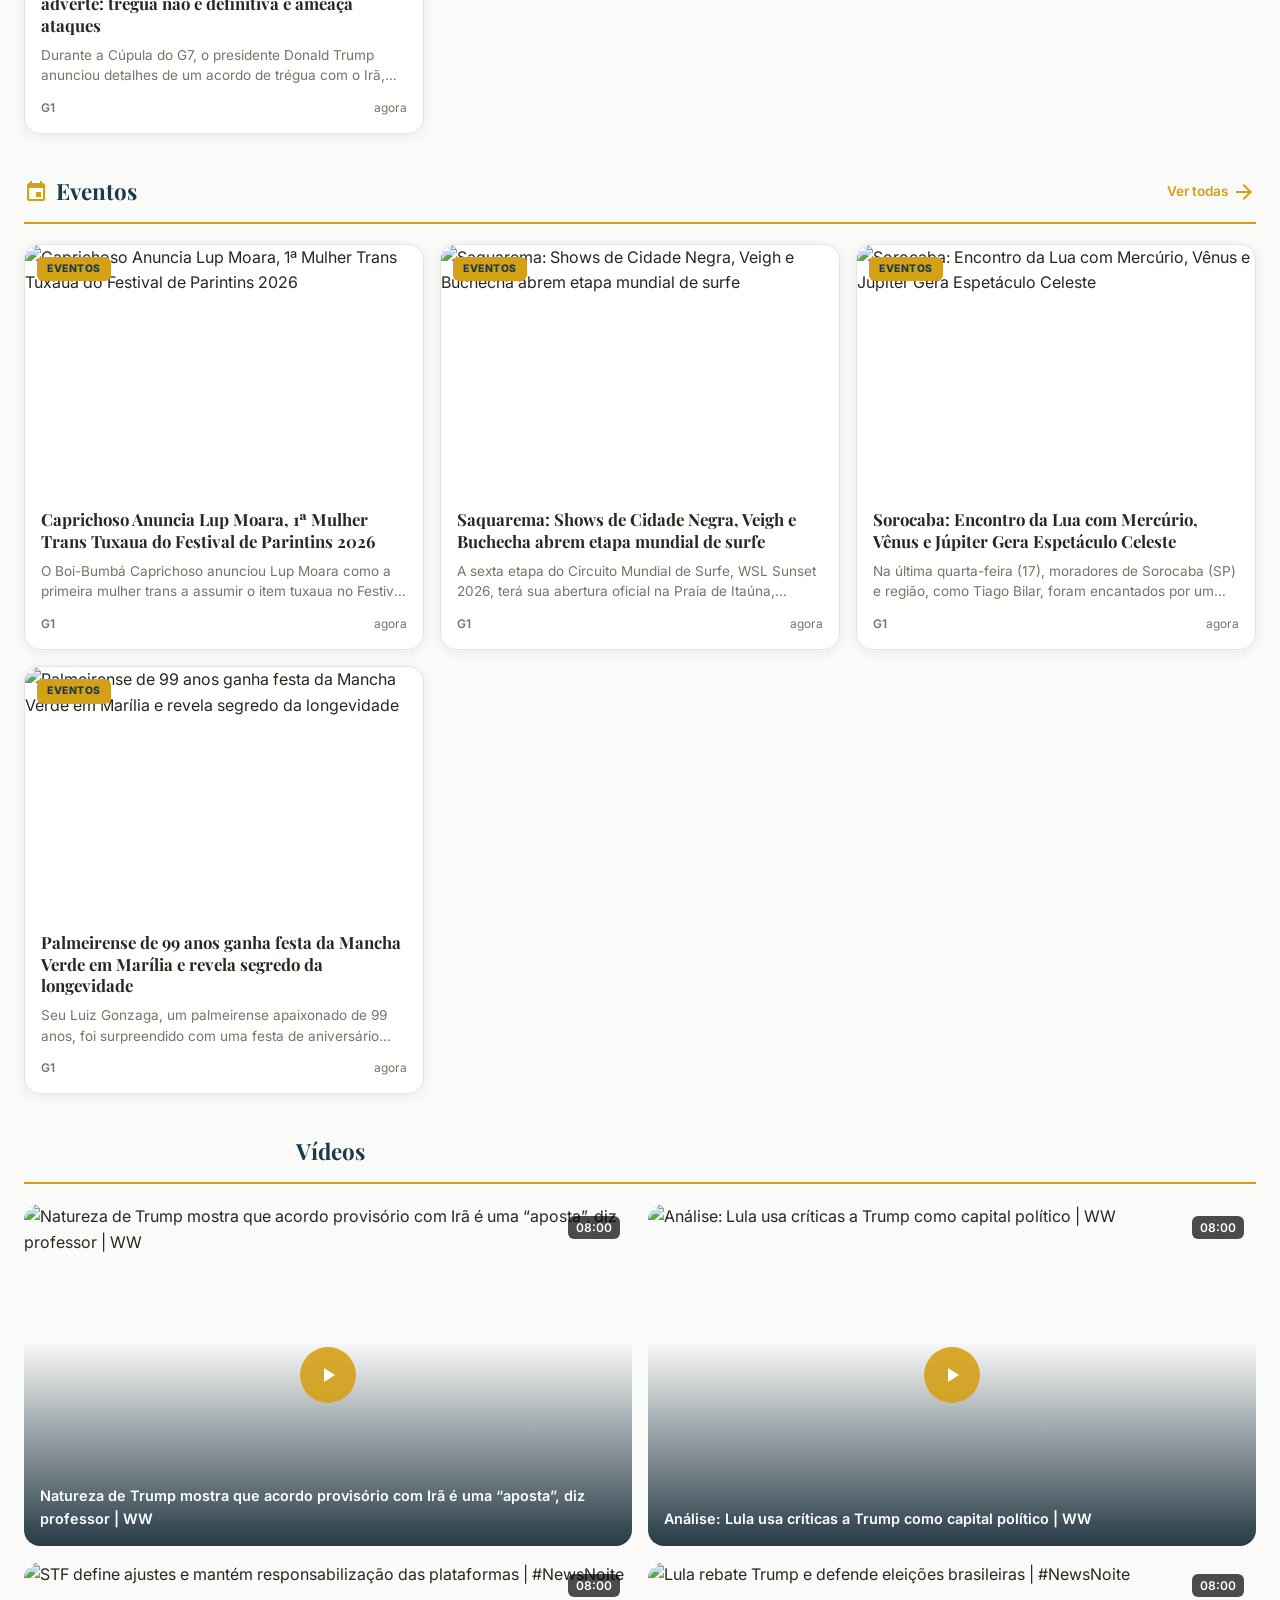
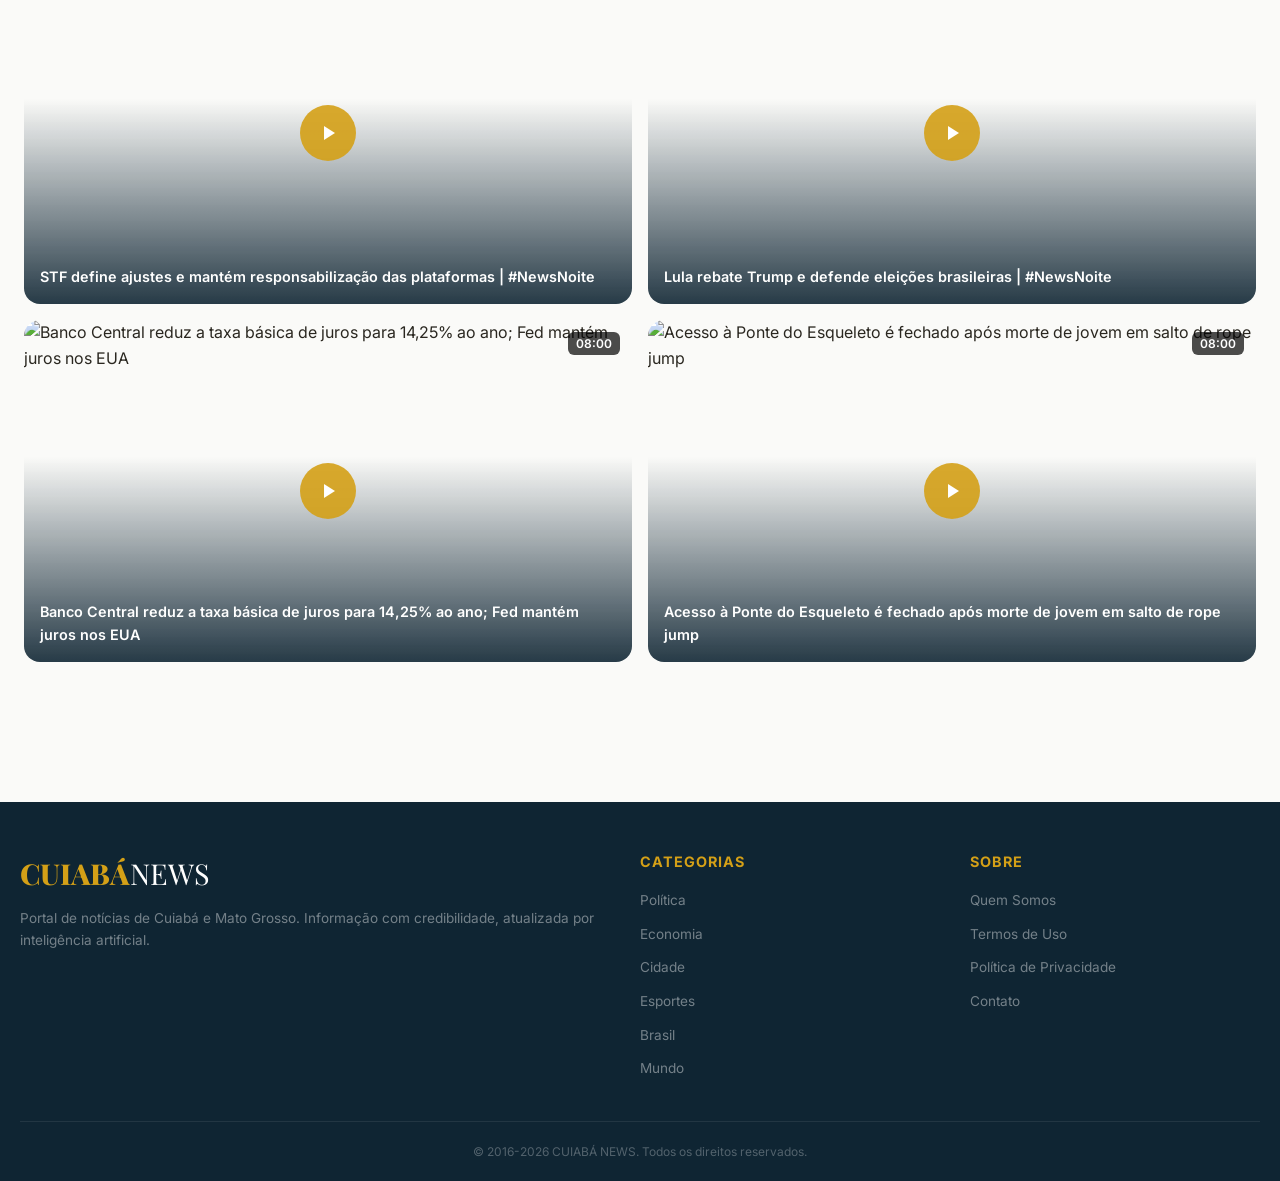
==== commit a35222e2: "Renomeia botão Sobre para Quem Somos Co-Authored-By: Claude Opus 4.6 <noreply@anthropic.com>" ====
--- a/index.html
+++ b/index.html
@@ -90,7 +90,7 @@
                     <span class="material-icons">event</span> Eventos
                 </a>
                 <a href="sobre.html" class="nav-link">
-                    <span class="material-icons">info</span> Sobre
+                    <span class="material-icons">groups</span> Quem Somos
                 </a>
             </div>
         </div>
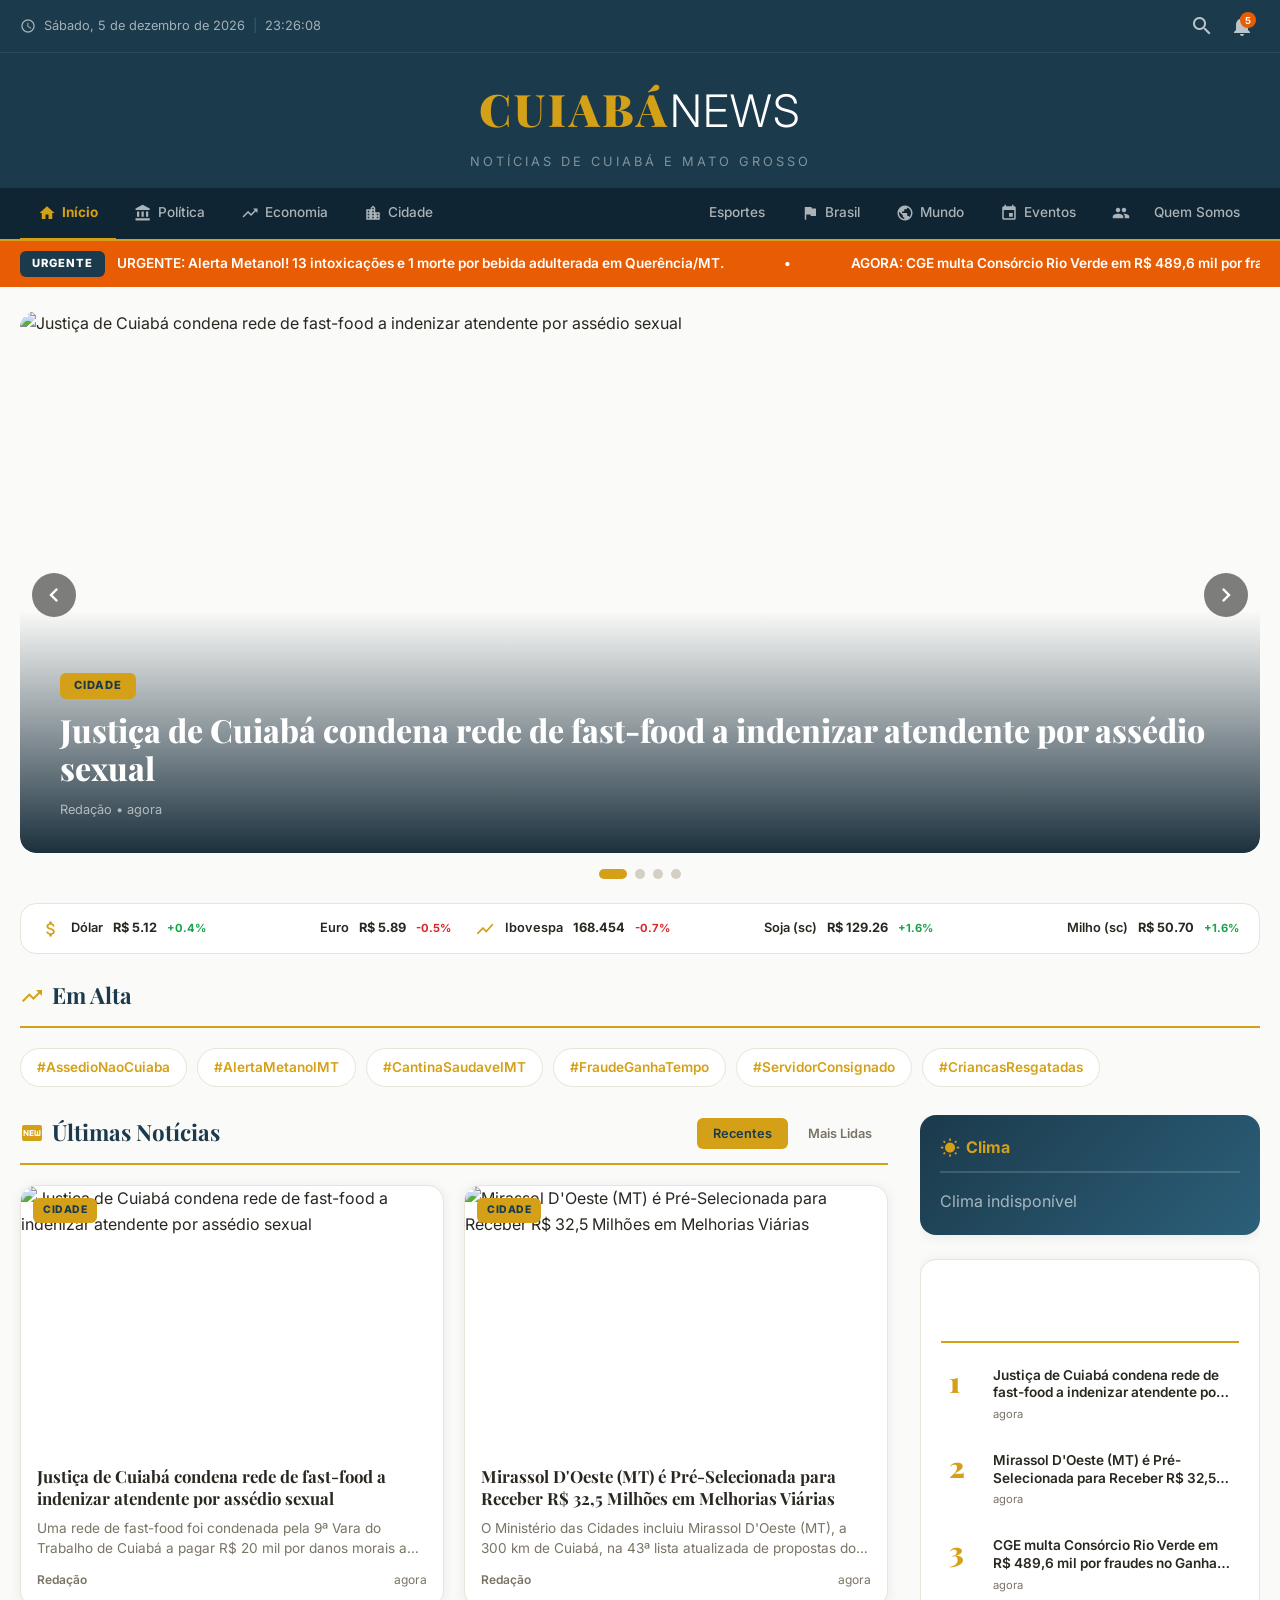
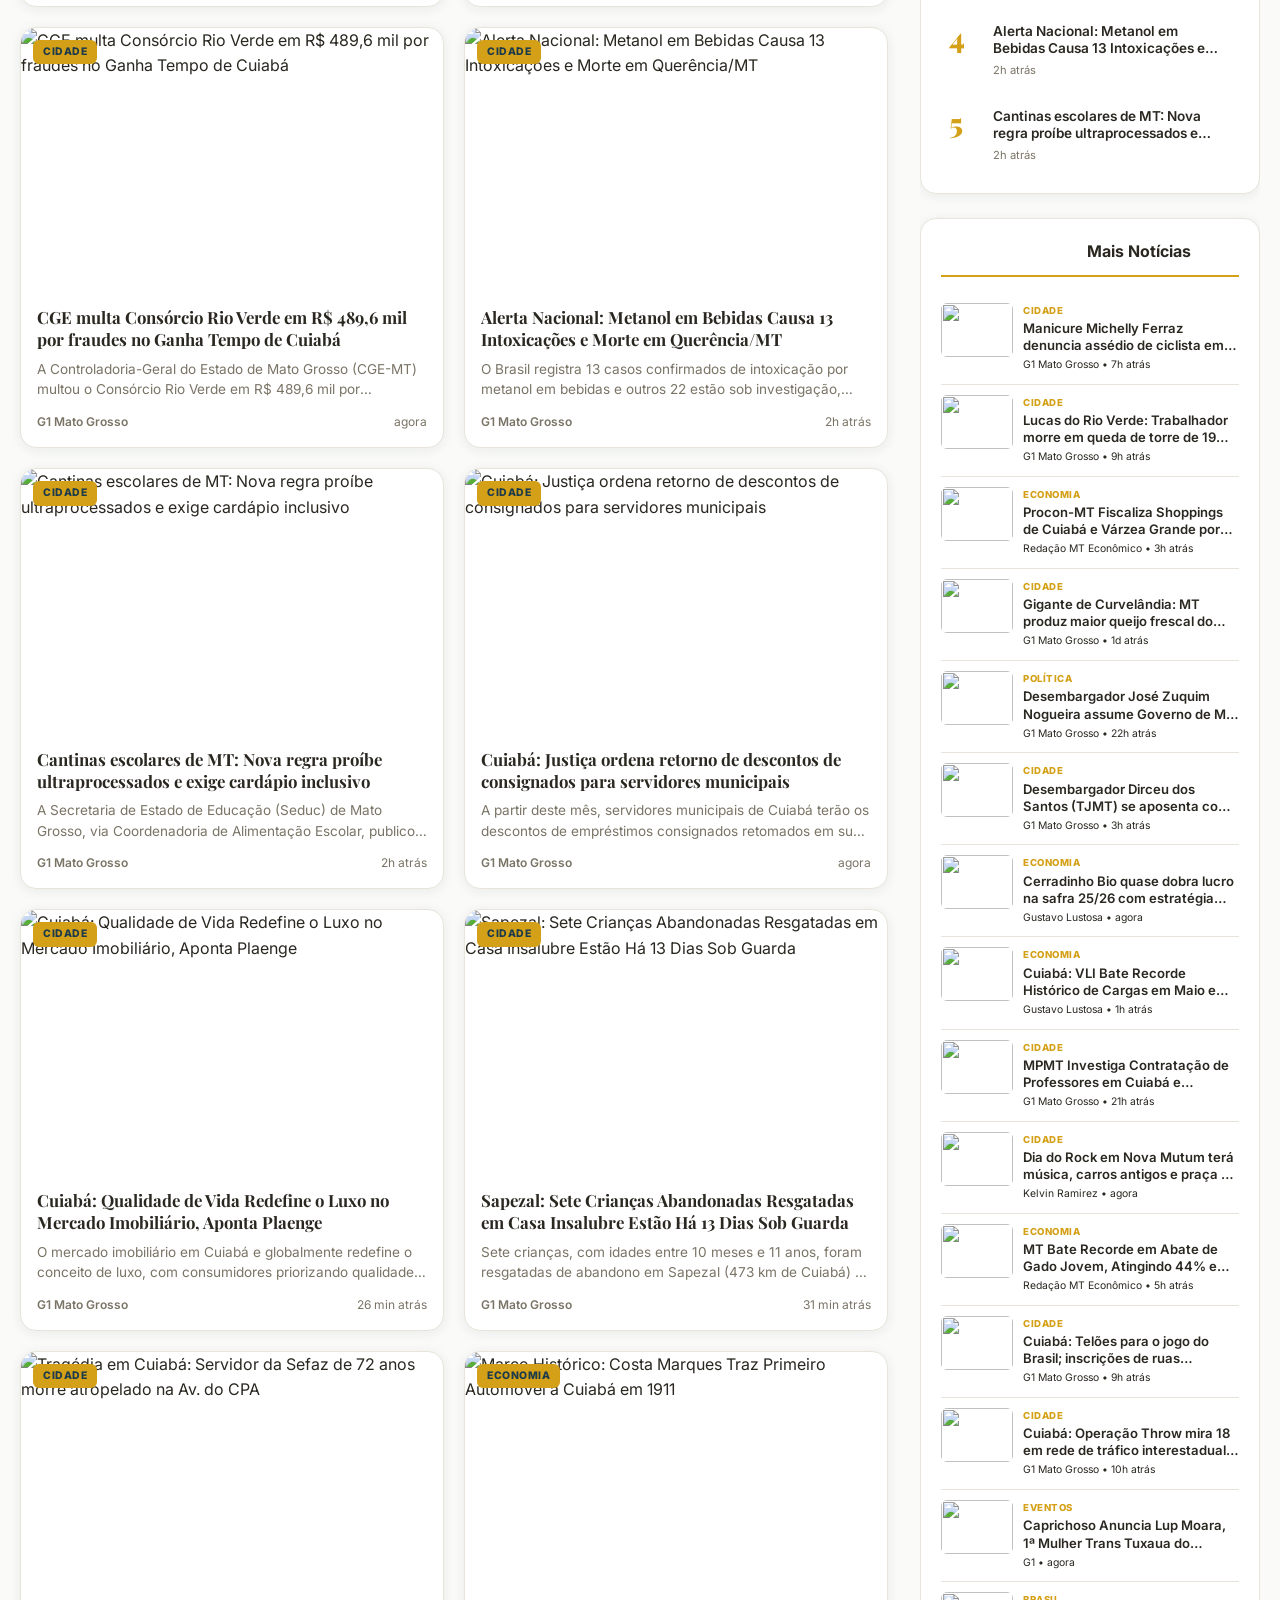
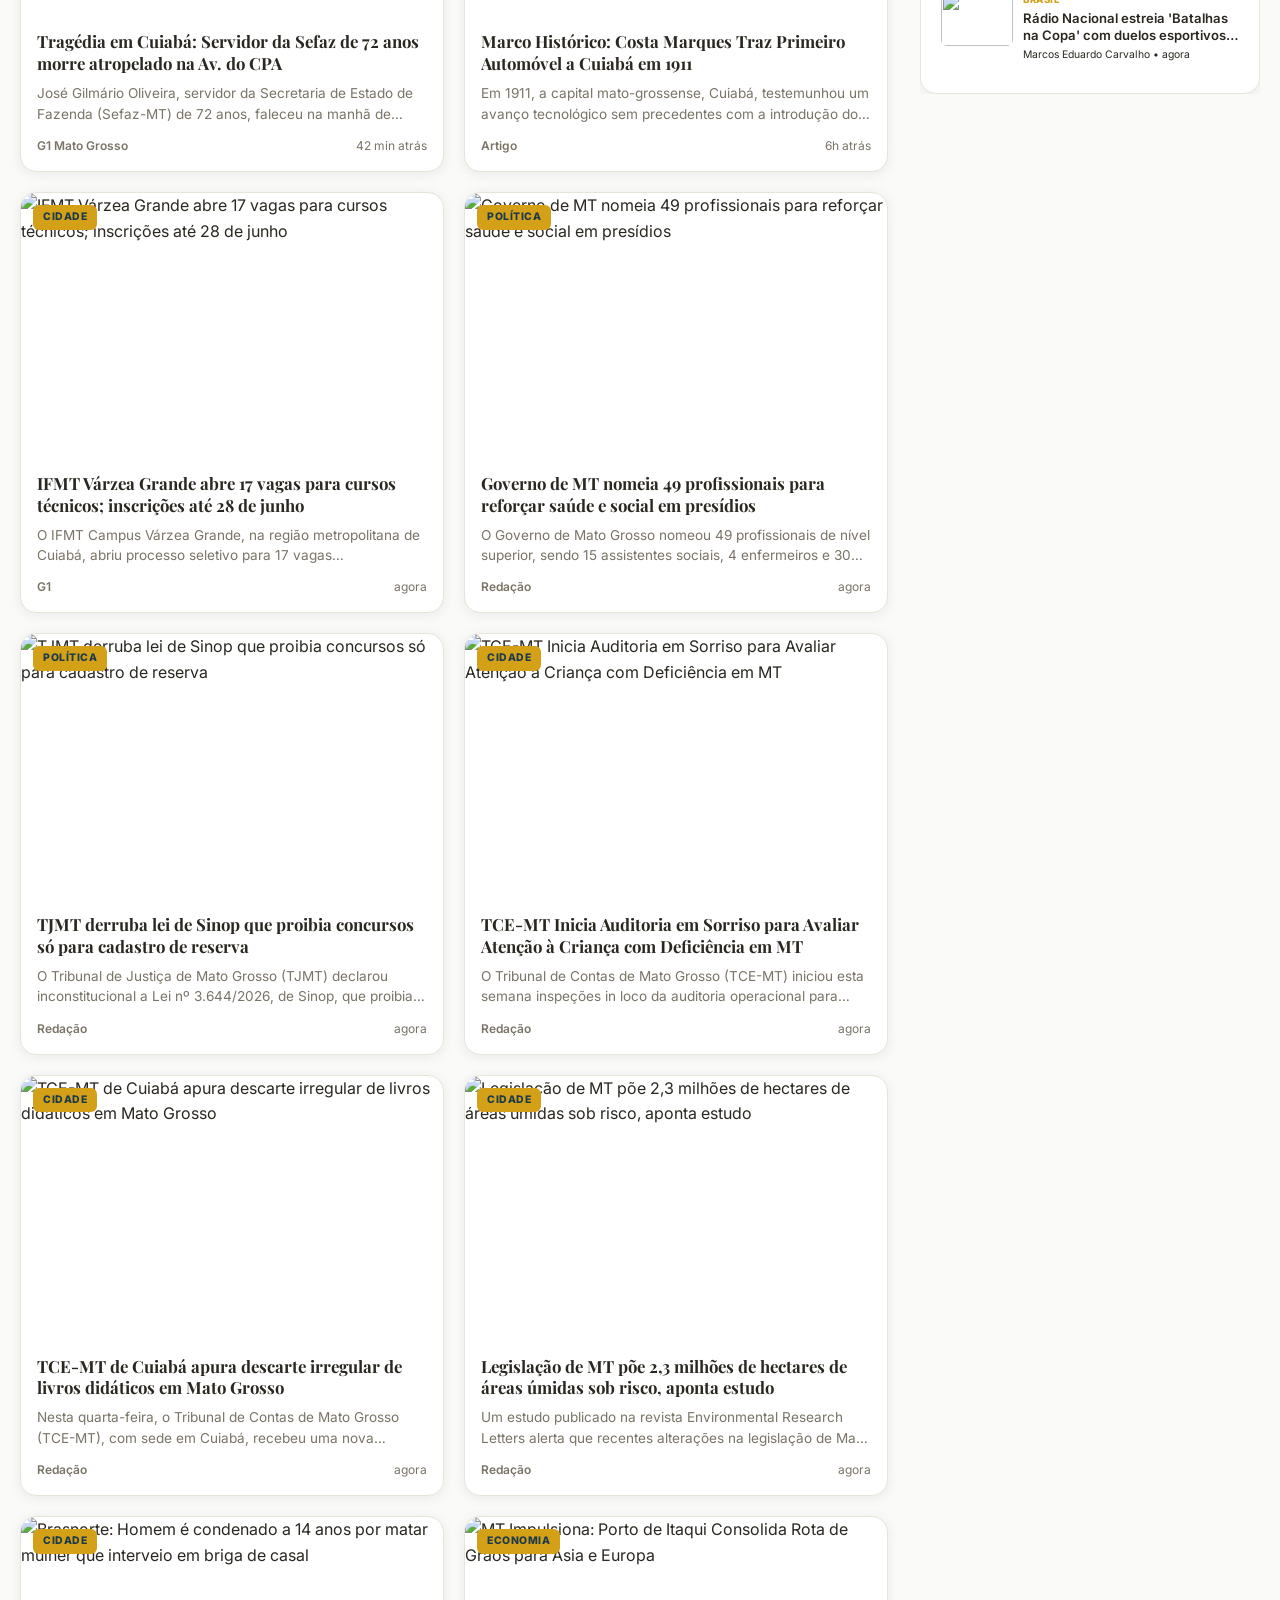
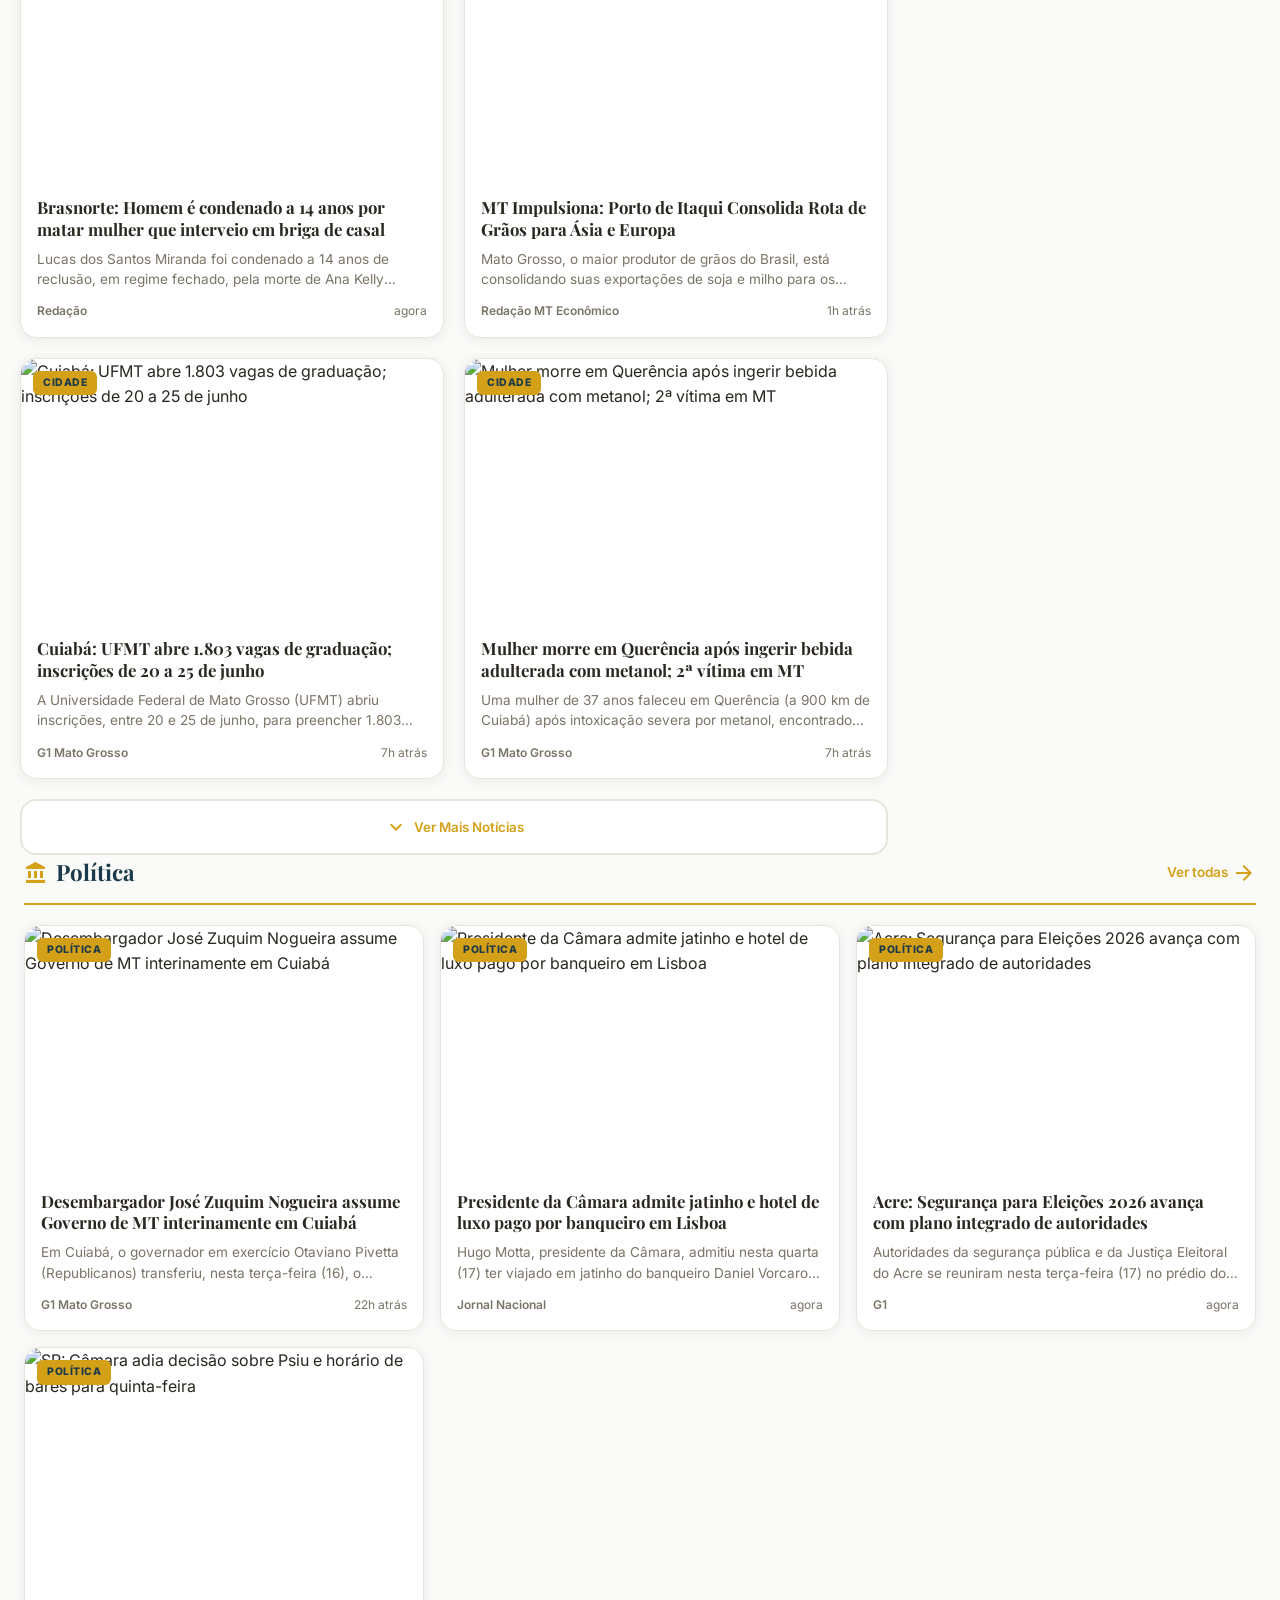
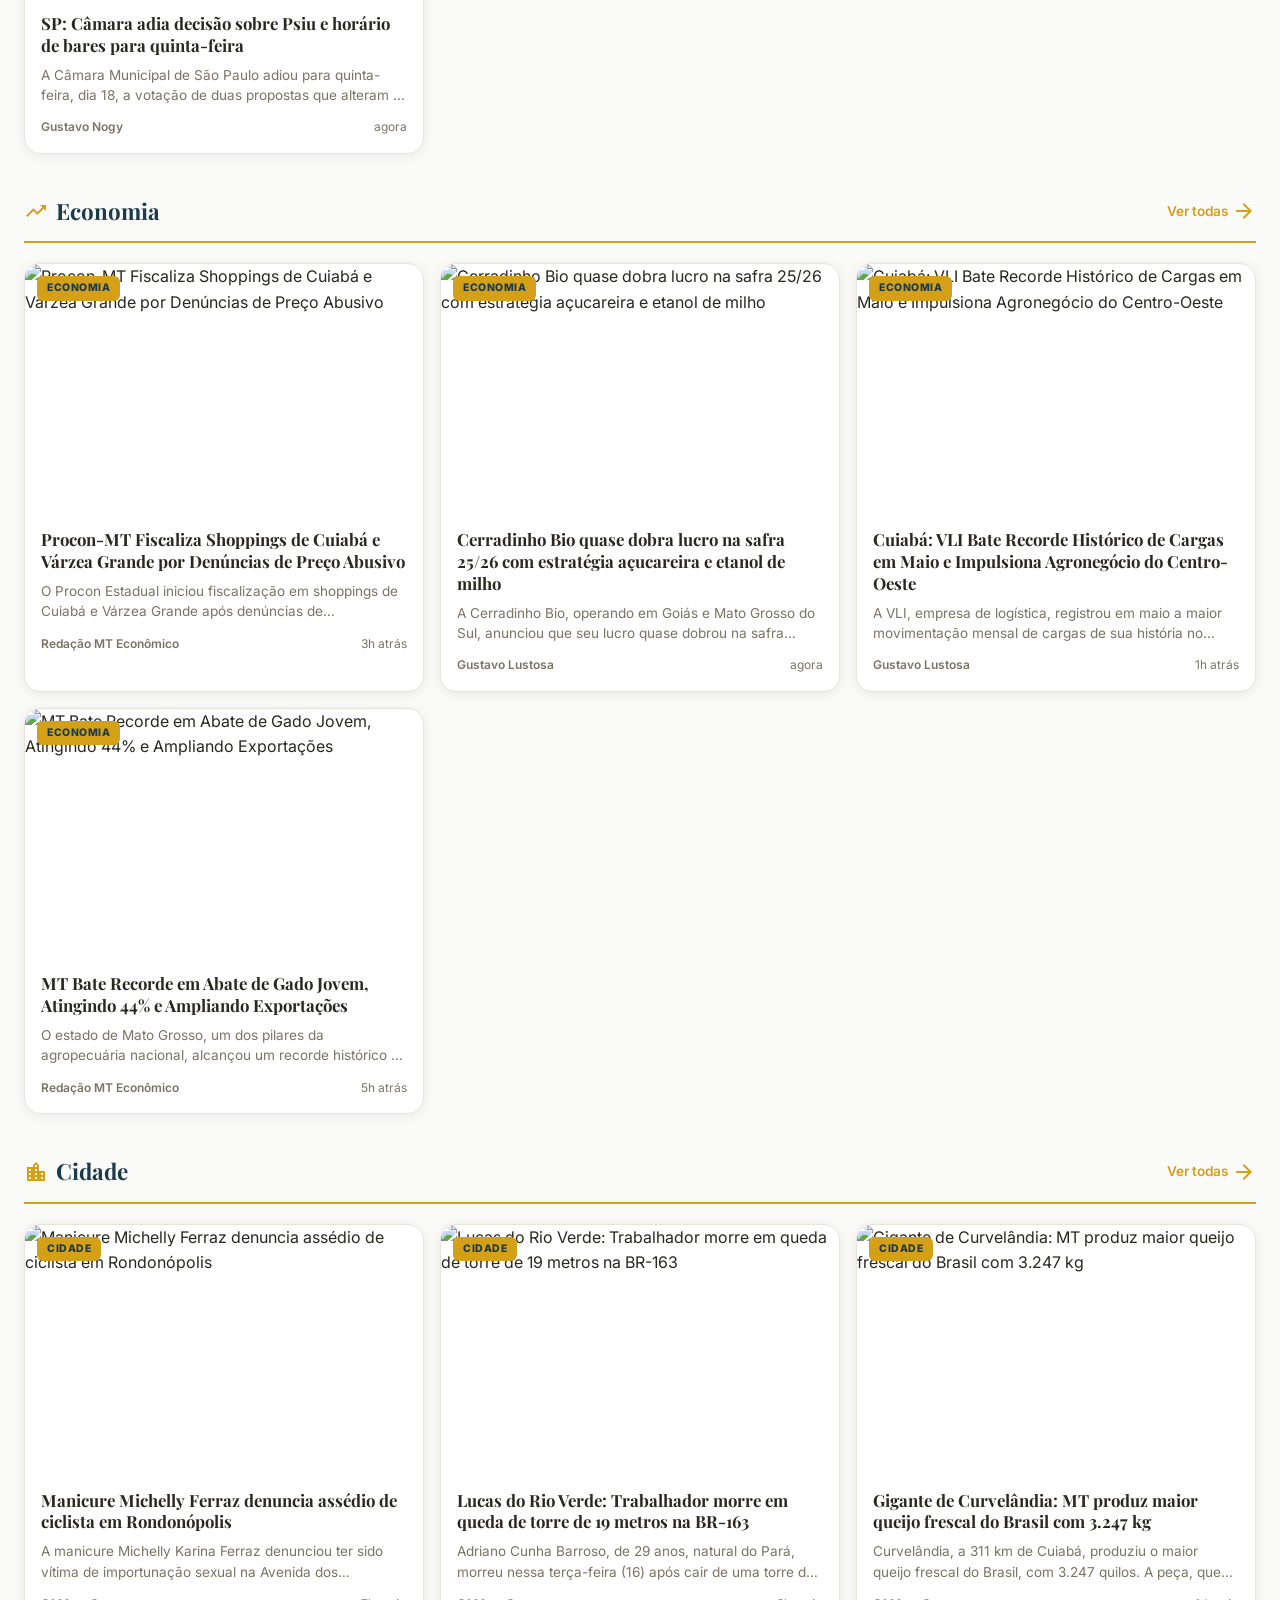
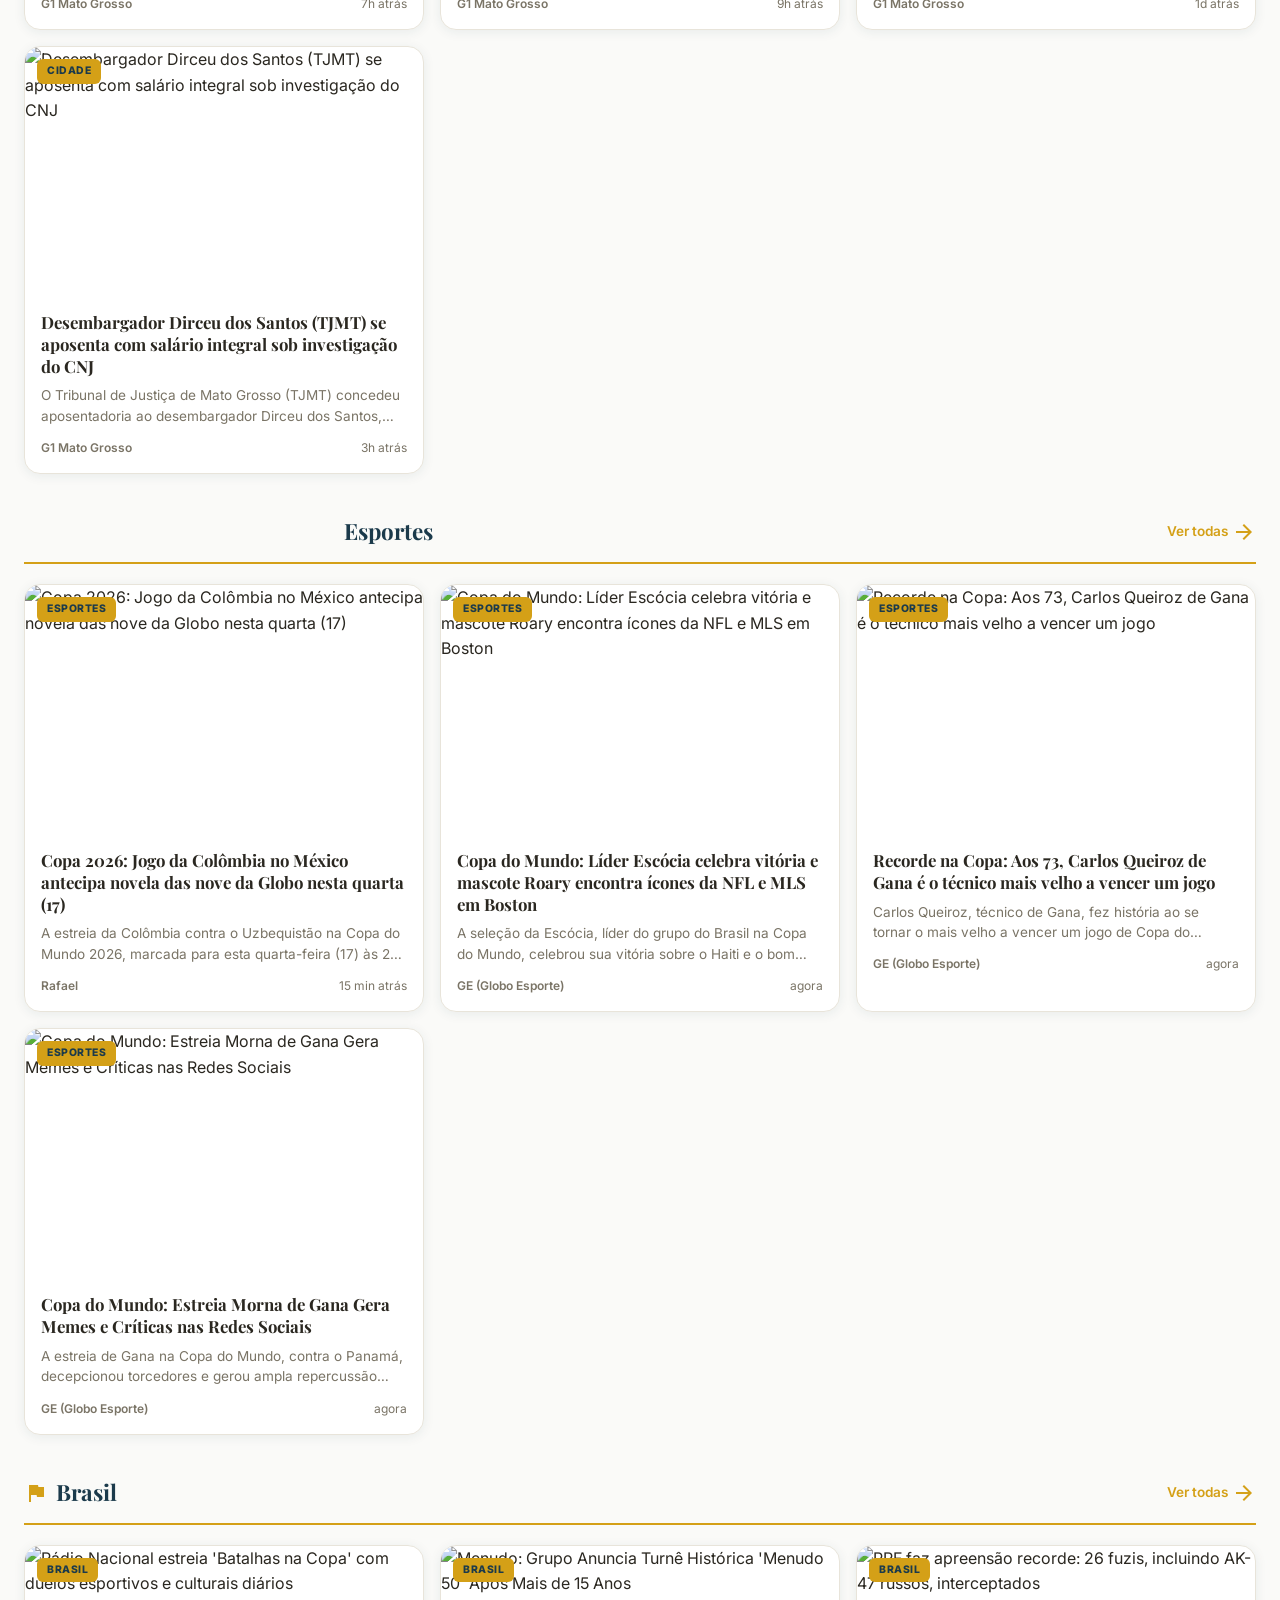
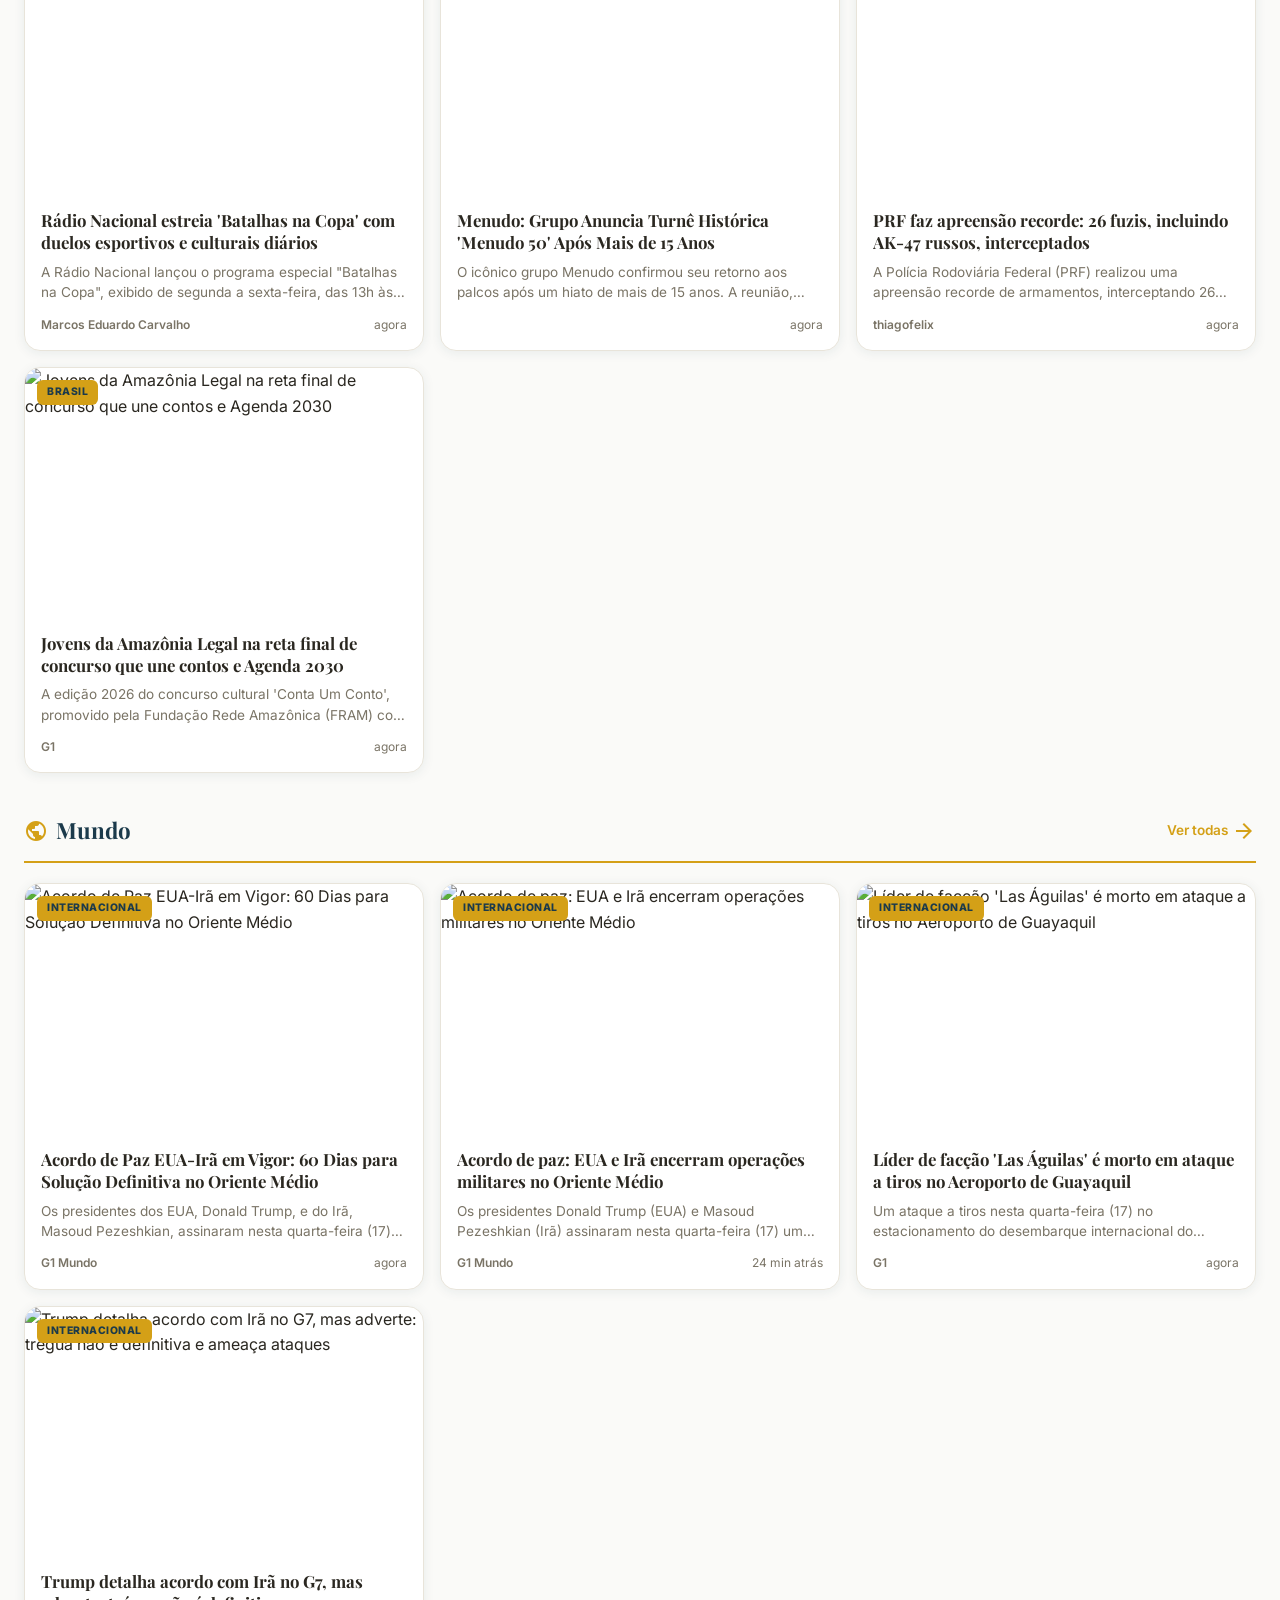
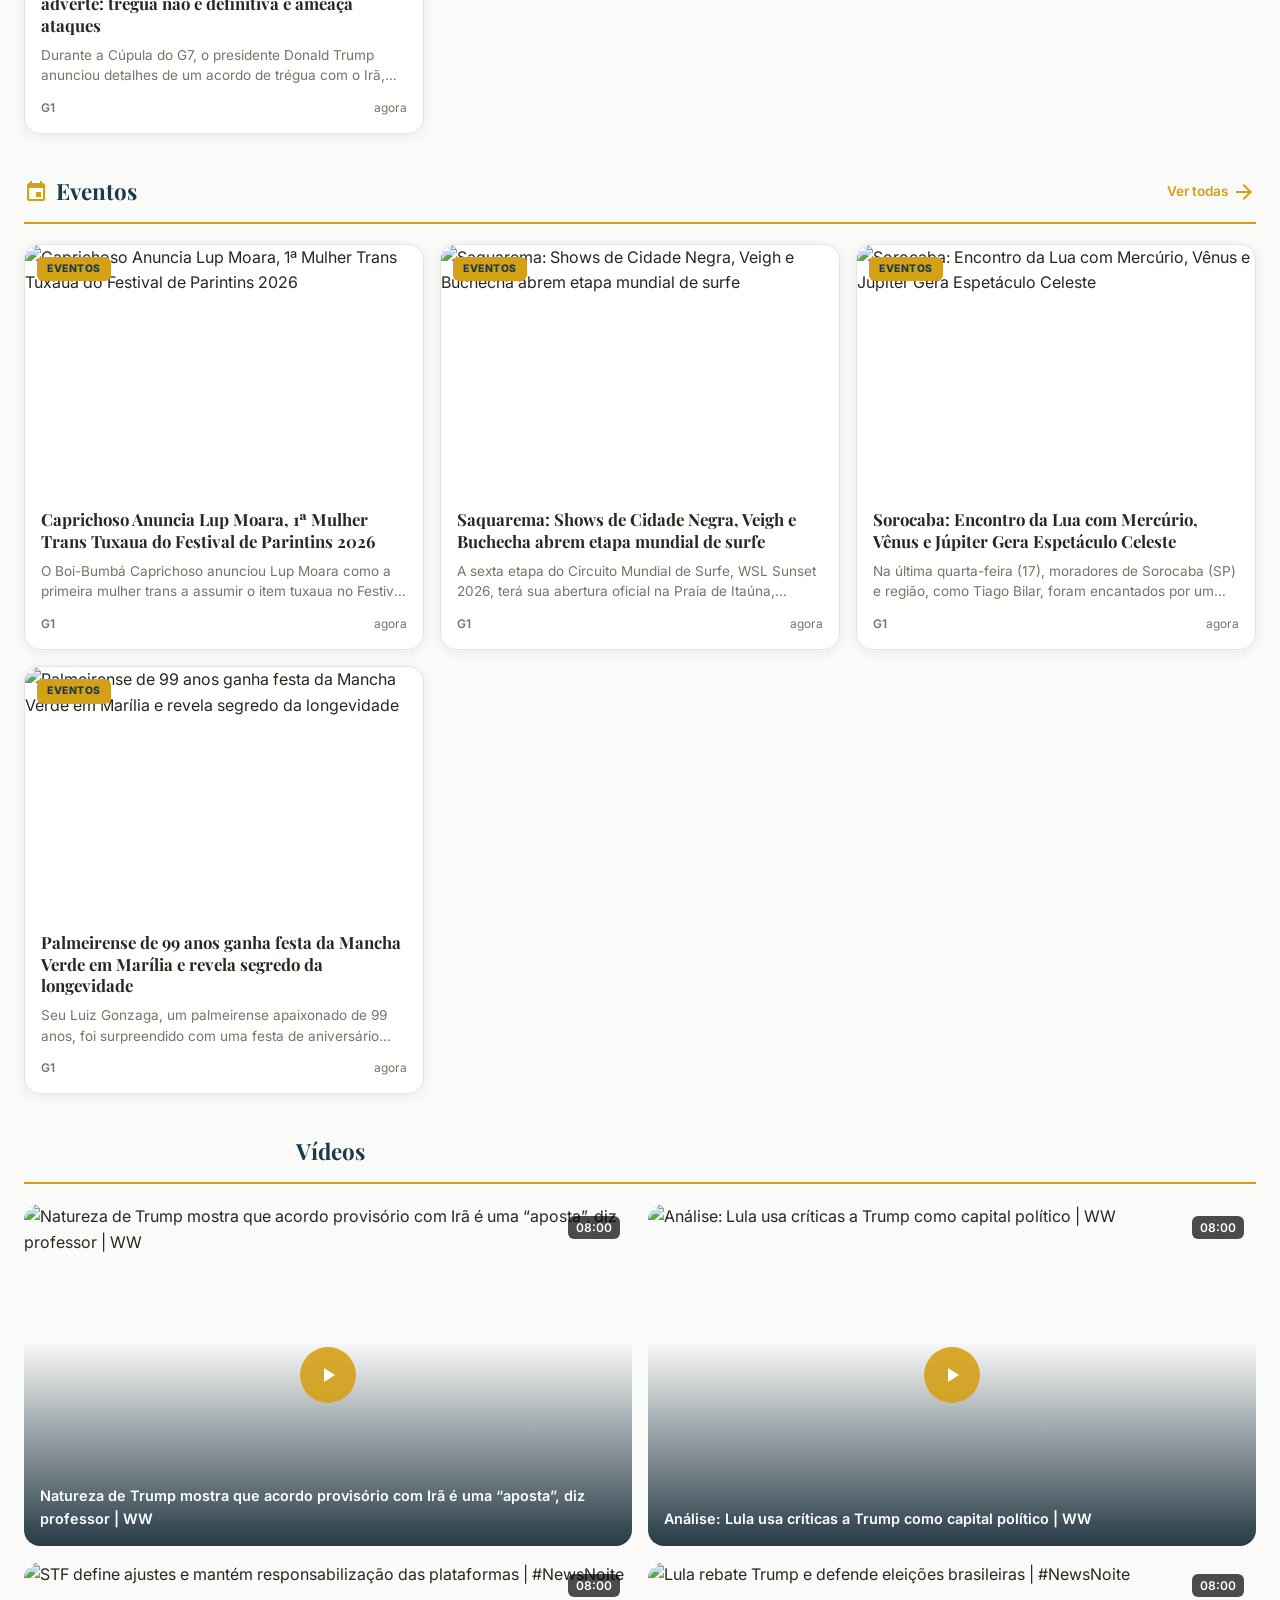
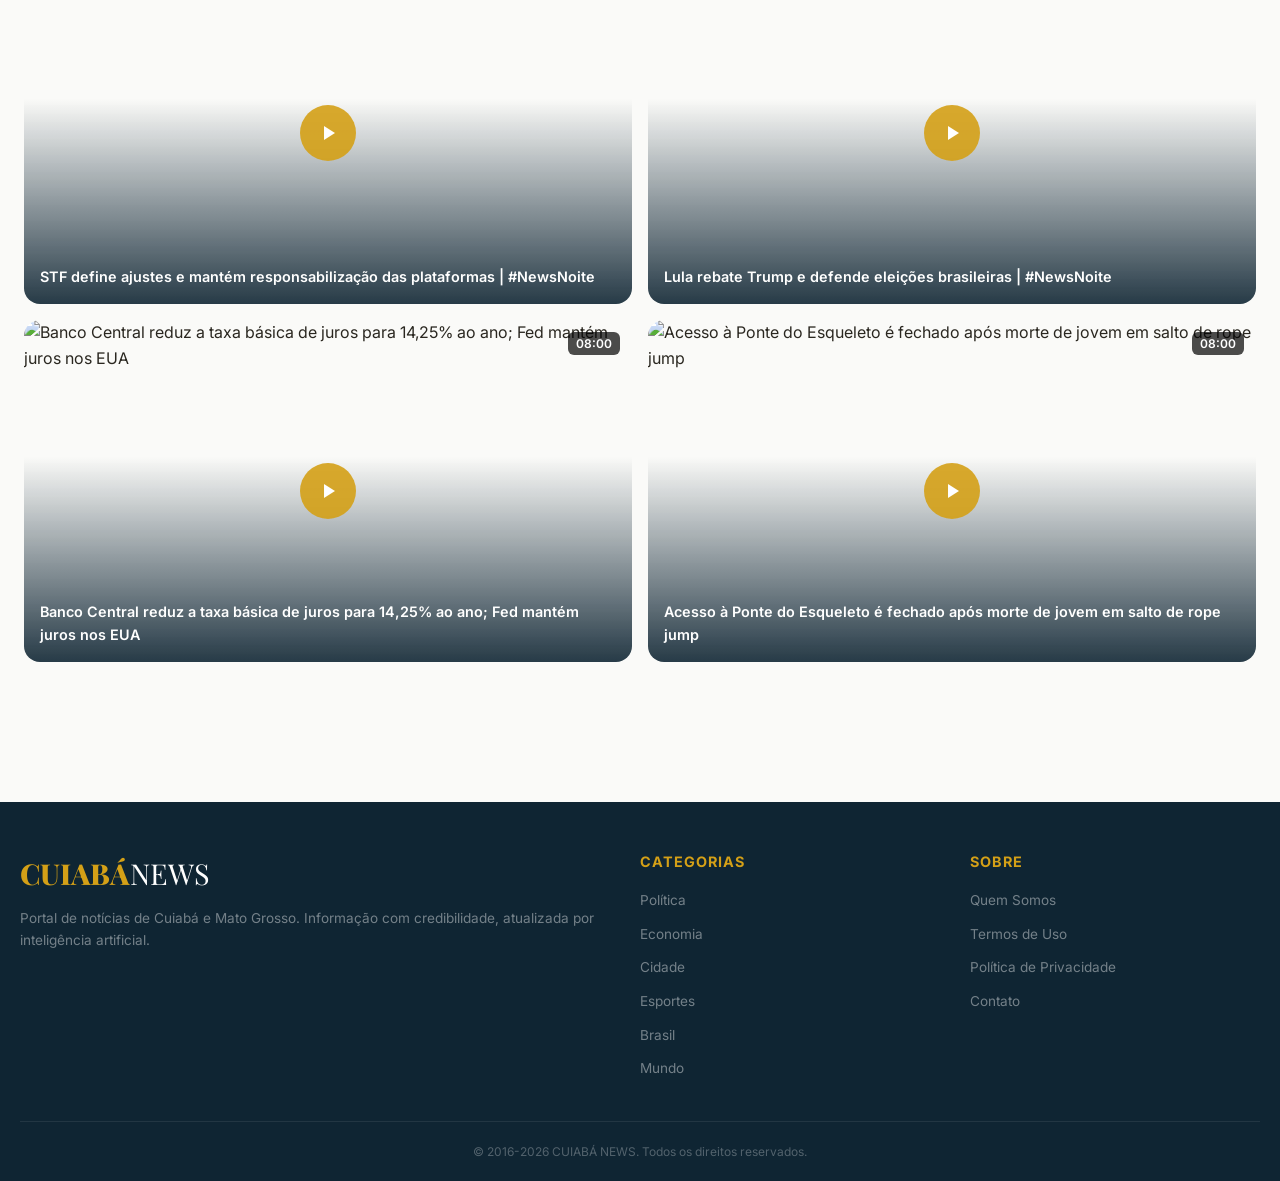
==== commit 6f827b6b: "Hero carousel: setas esquerda/direita + autoplay mantido" ====
--- a/index.html
+++ b/index.html
@@ -139,6 +139,8 @@
             <!-- HERO CAROUSEL -->
             <section class="hero-section" id="hero-section">
                 <div class="hero-carousel" id="hero-carousel"></div>
+                <button class="hero-arrow hero-arrow-left" id="hero-prev"><span class="material-icons">chevron_left</span></button>
+                <button class="hero-arrow hero-arrow-right" id="hero-next"><span class="material-icons">chevron_right</span></button>
                 <div class="hero-dots" id="hero-dots"></div>
             </section>
 
--- a/css/style.css
+++ b/css/style.css
@@ -265,7 +265,7 @@
 .notification-item .time { font-size: 0.7rem; color: var(--text-secondary); margin-top: 4px; }
 
 /* === HERO CAROUSEL === */
-.hero-section { margin: 24px 0; }
+.hero-section { margin: 24px 0; position: relative; }
 .hero-carousel { position: relative; border-radius: var(--radius); overflow: hidden; }
 .hero-slide {
     display: none; position: relative; aspect-ratio: 16/7;
@@ -291,6 +291,17 @@
     font-weight: 800; line-height: 1.2; margin-bottom: 8px;
 }
 .hero-slide-meta { font-size: 0.8rem; opacity: 0.6; }
+.hero-arrow {
+    position: absolute; top: 50%; transform: translateY(-50%);
+    background: rgba(0,0,0,0.5); color: white; border: none; border-radius: 50%;
+    width: 44px; height: 44px; display: flex; align-items: center; justify-content: center;
+    cursor: pointer; z-index: 5; transition: var(--transition);
+}
+.hero-arrow:hover { background: rgba(0,0,0,0.8); }
+.hero-arrow-left { left: 12px; }
+.hero-arrow-right { right: 12px; }
+.hero-arrow .material-icons { font-size: 28px; }
+@media (max-width: 768px) { .hero-arrow { width: 36px; height: 36px; } .hero-arrow .material-icons { font-size: 22px; } }
 .hero-dots {
     display: flex; justify-content: center; gap: 8px; margin-top: 16px;
 }
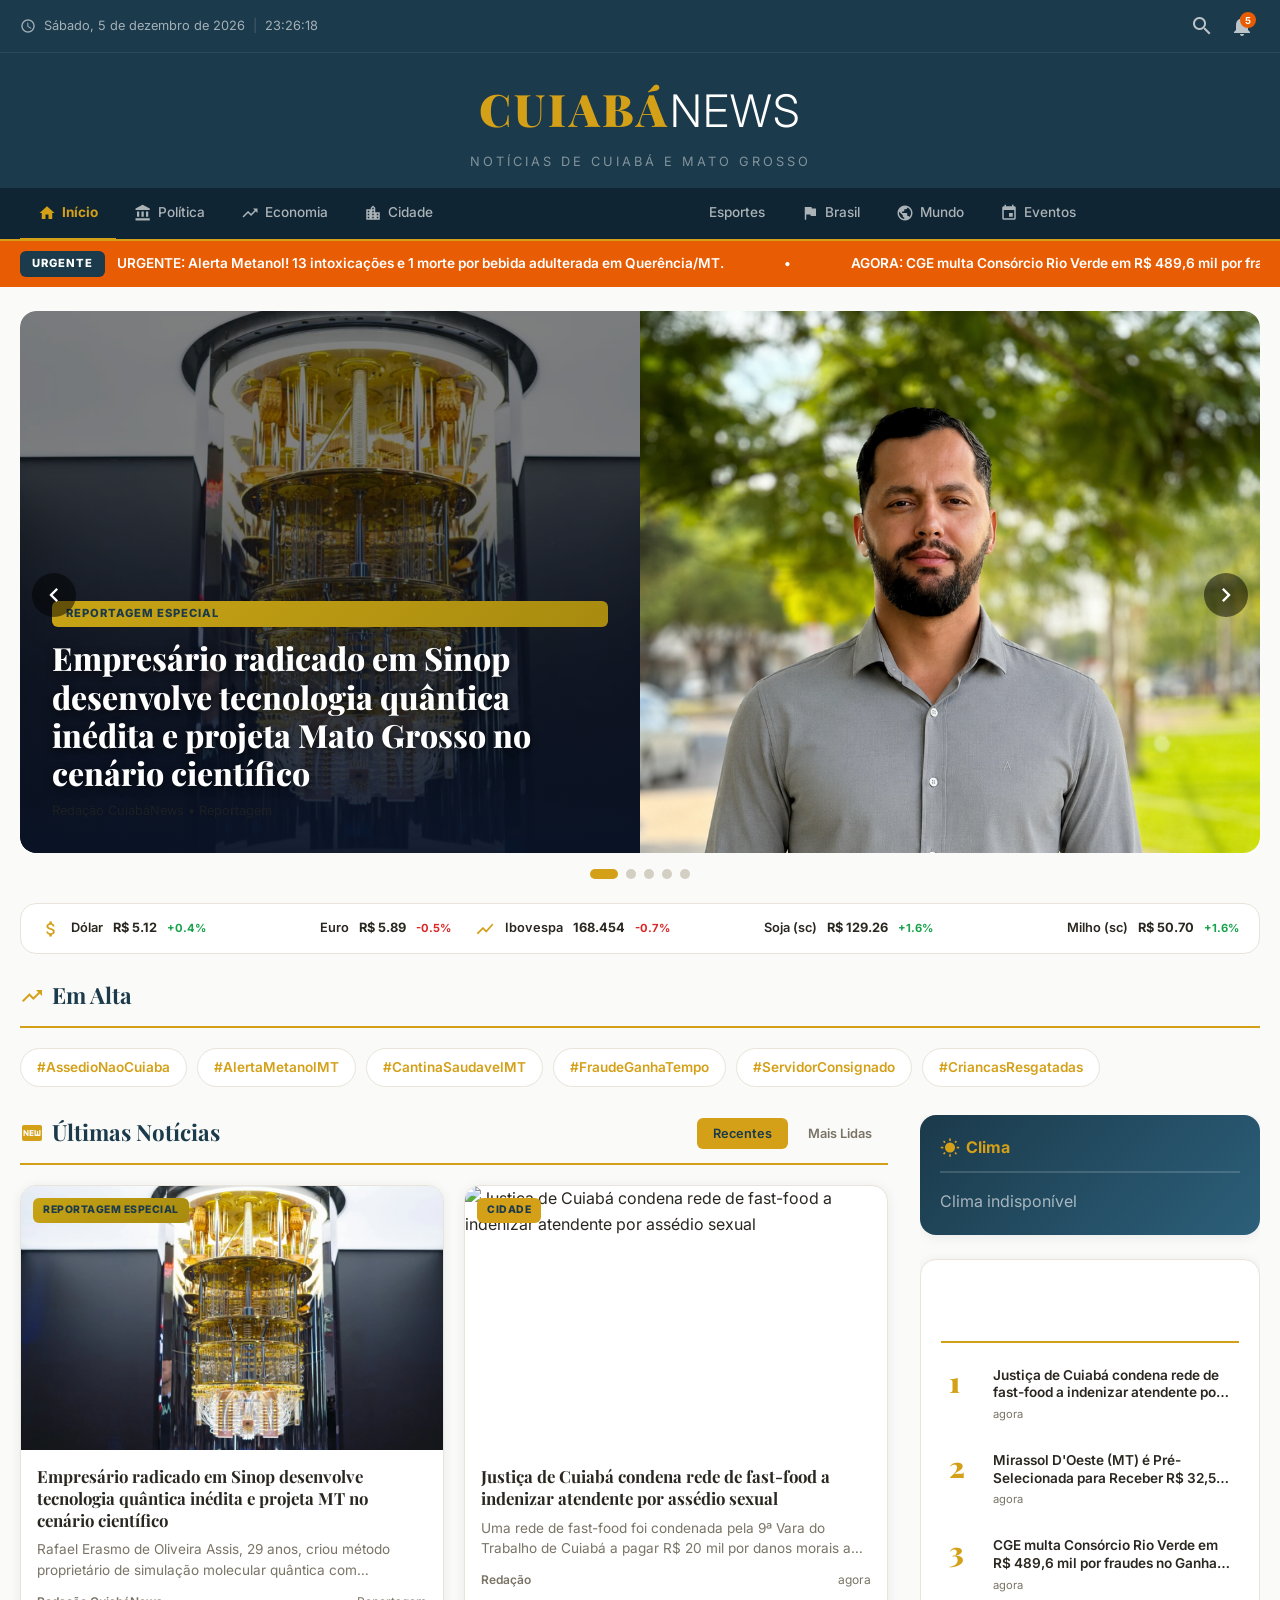
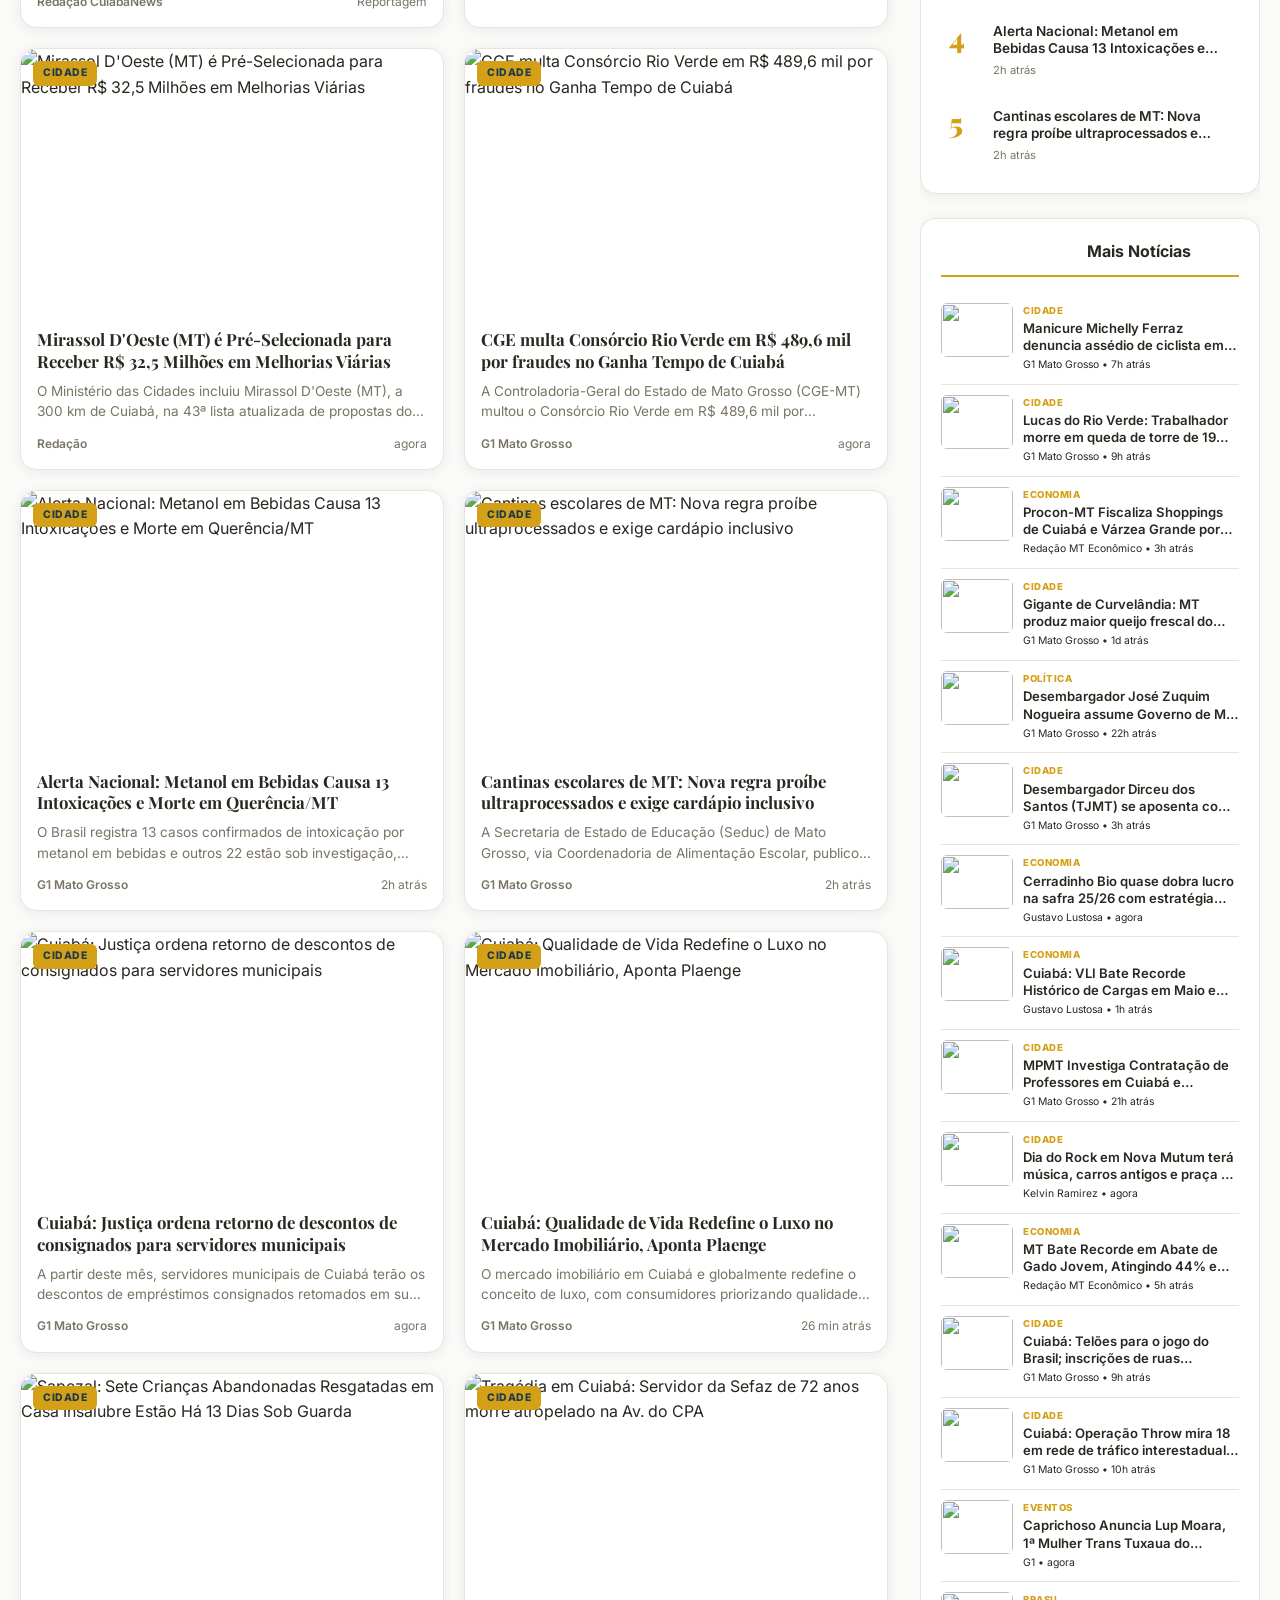
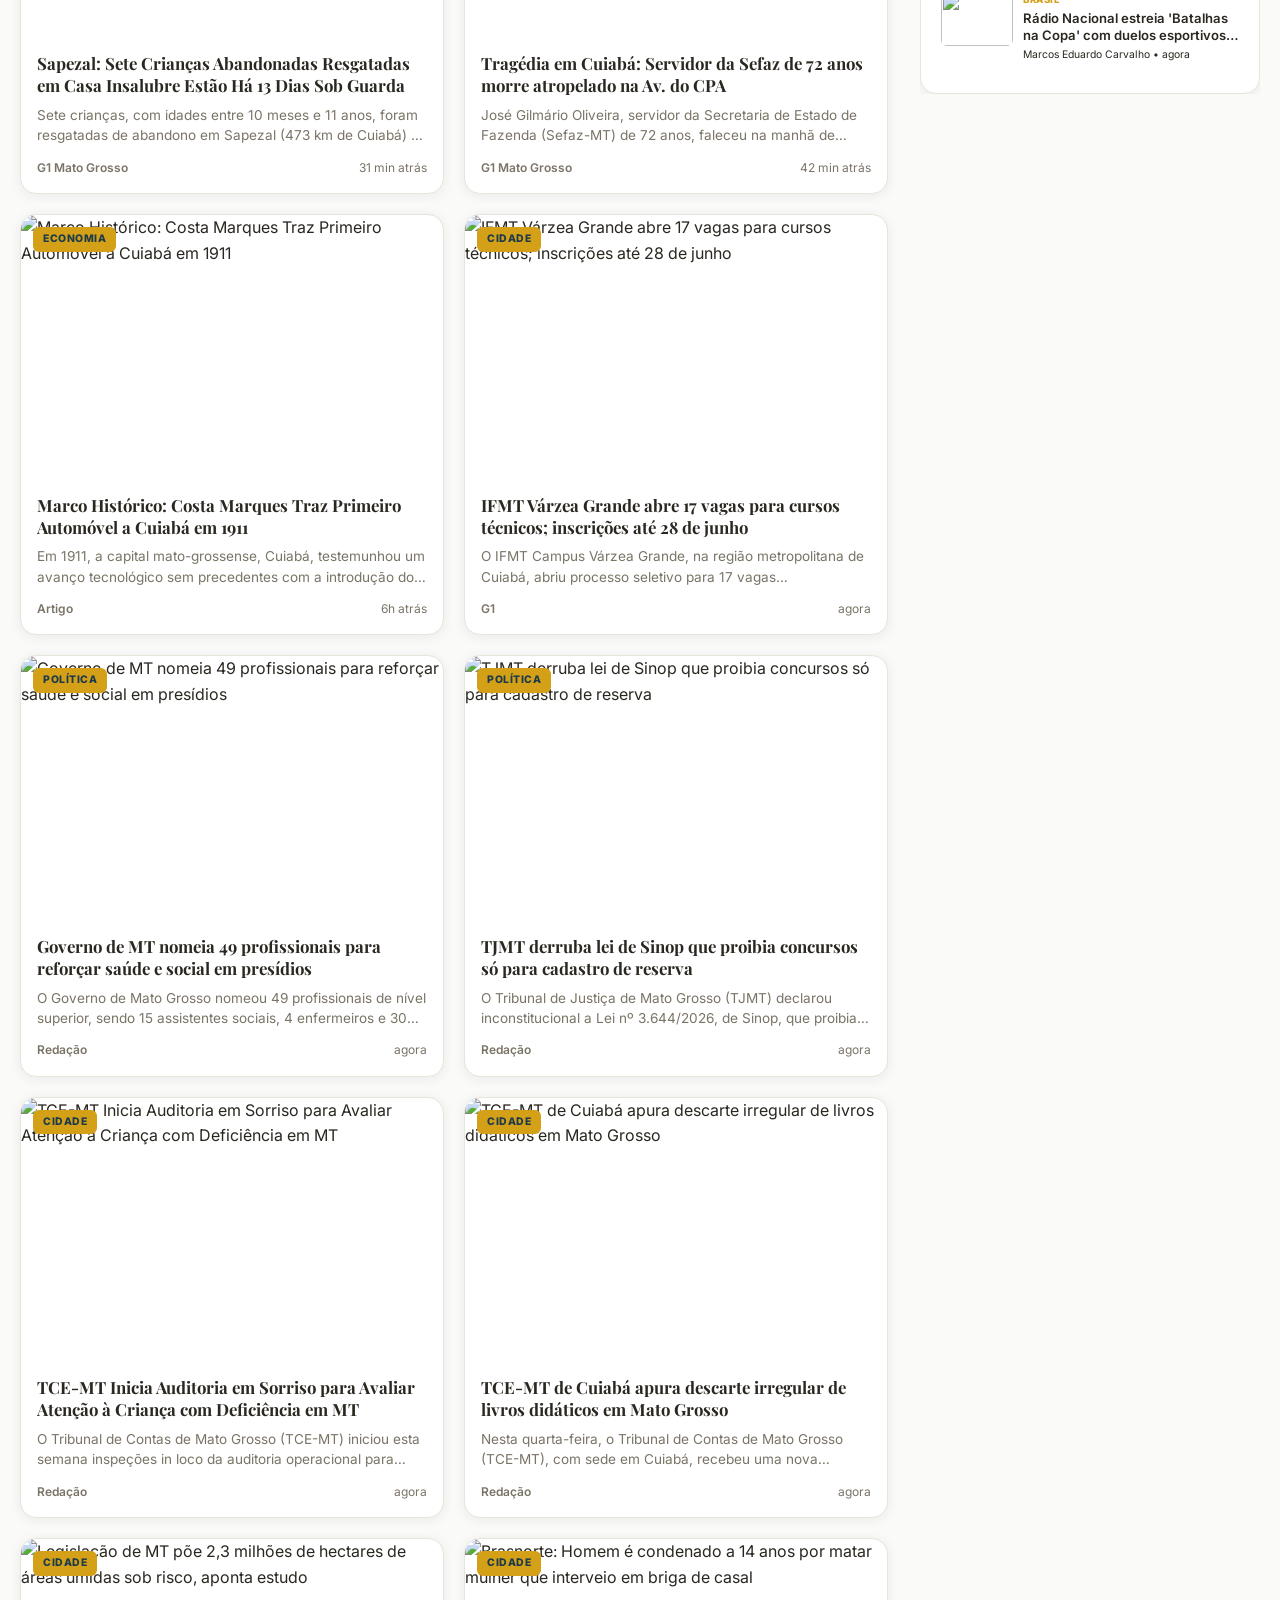
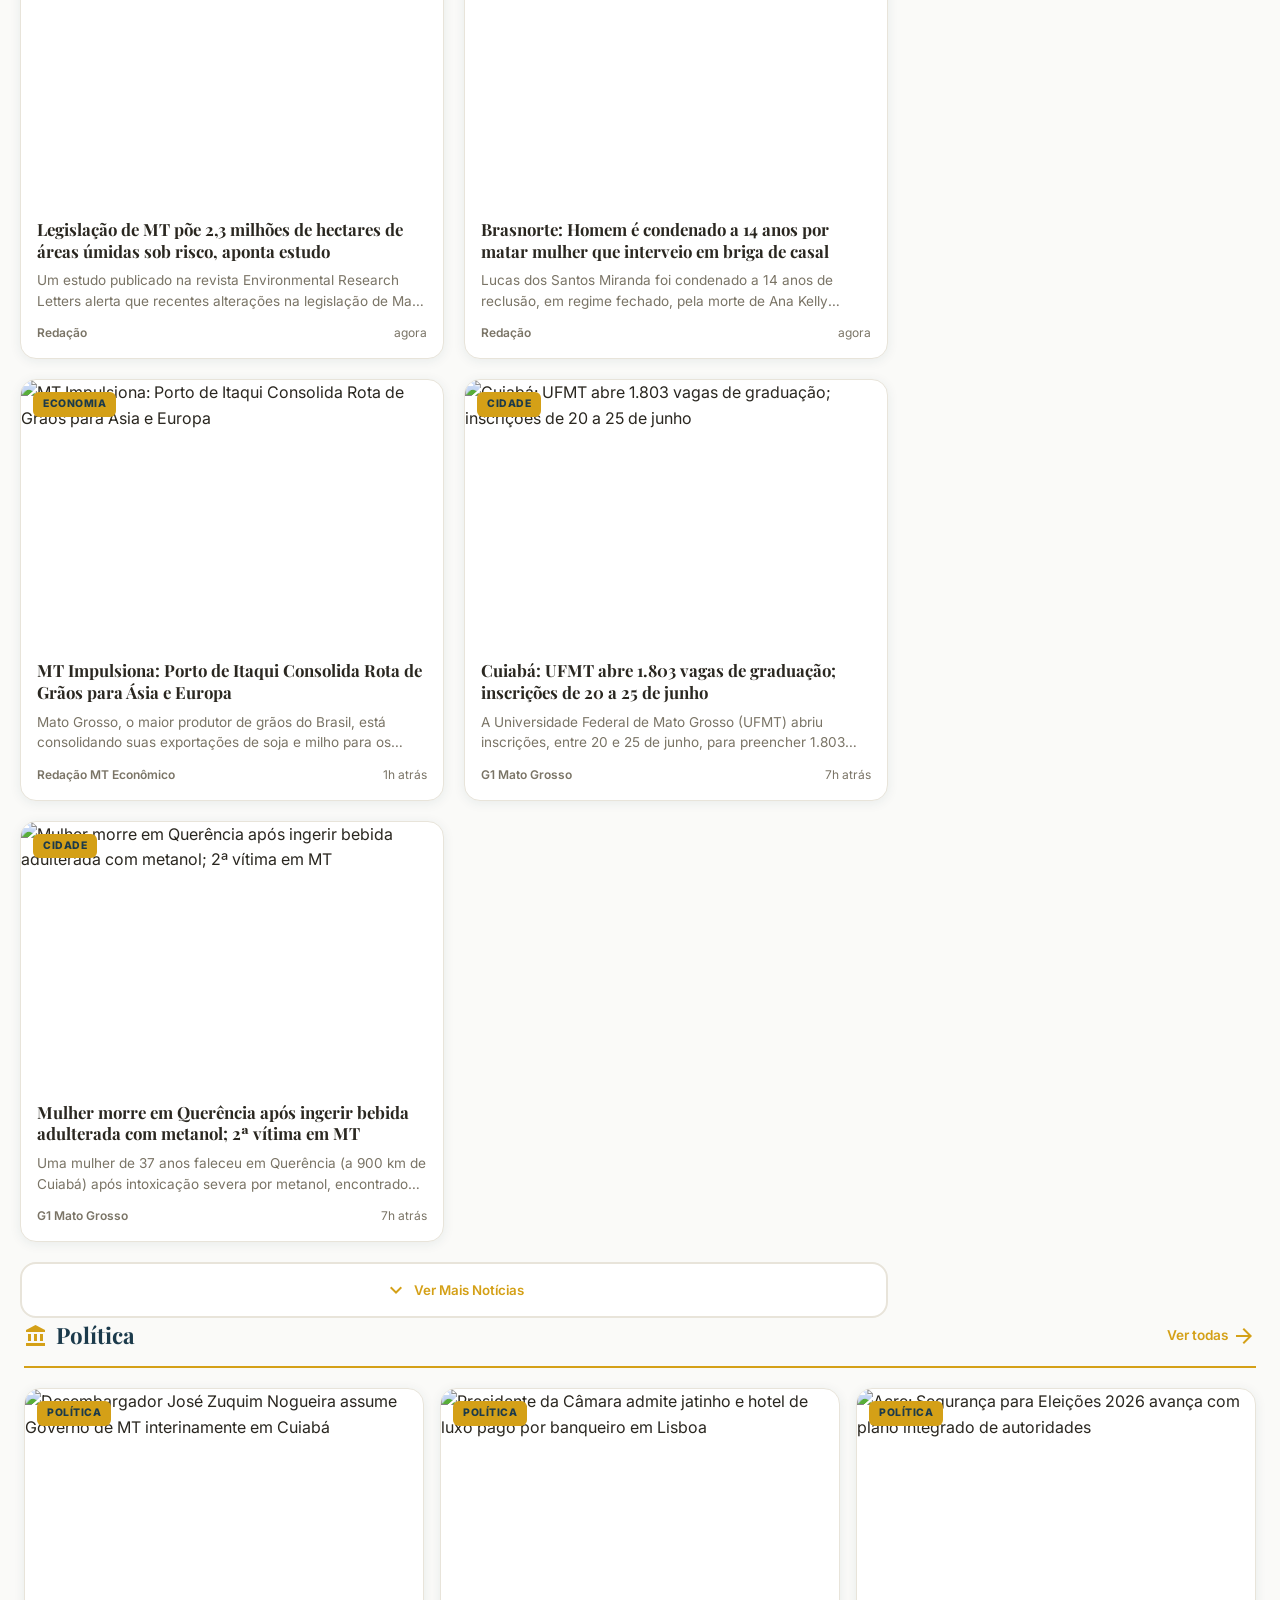
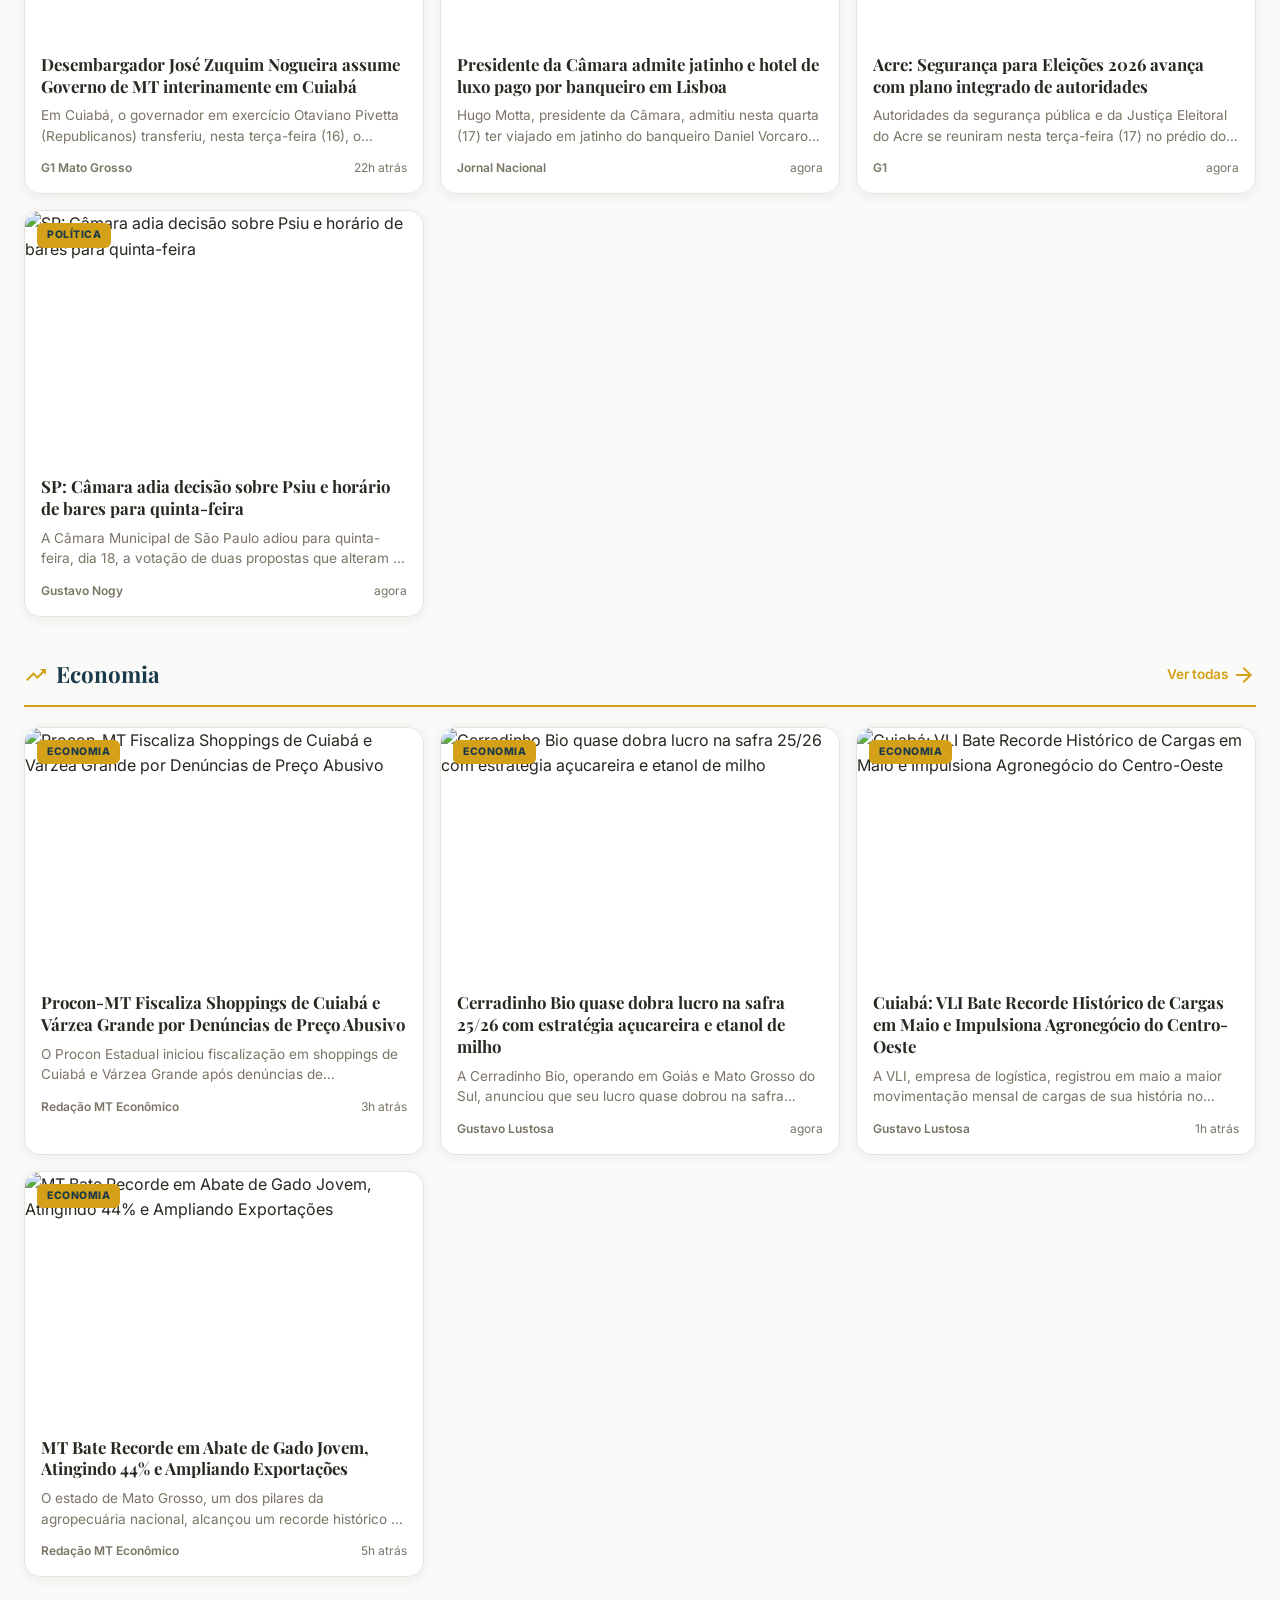
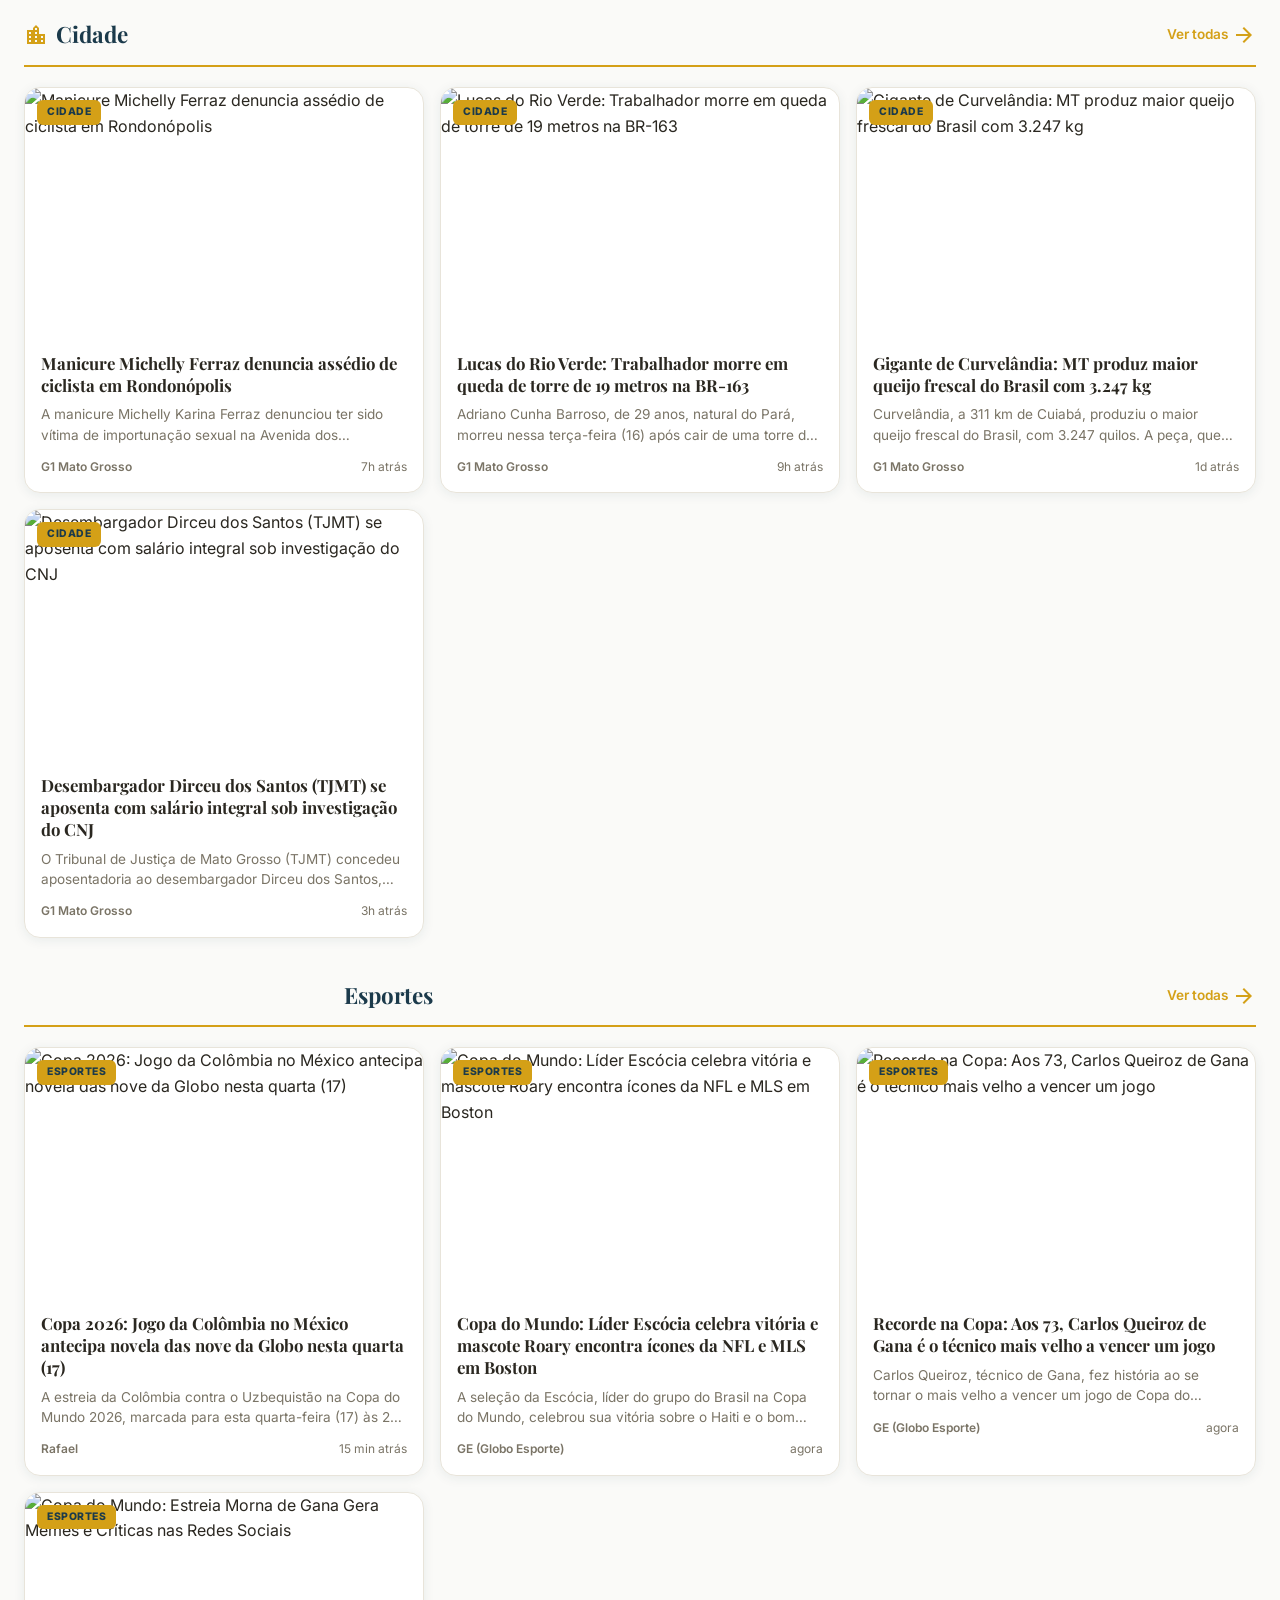
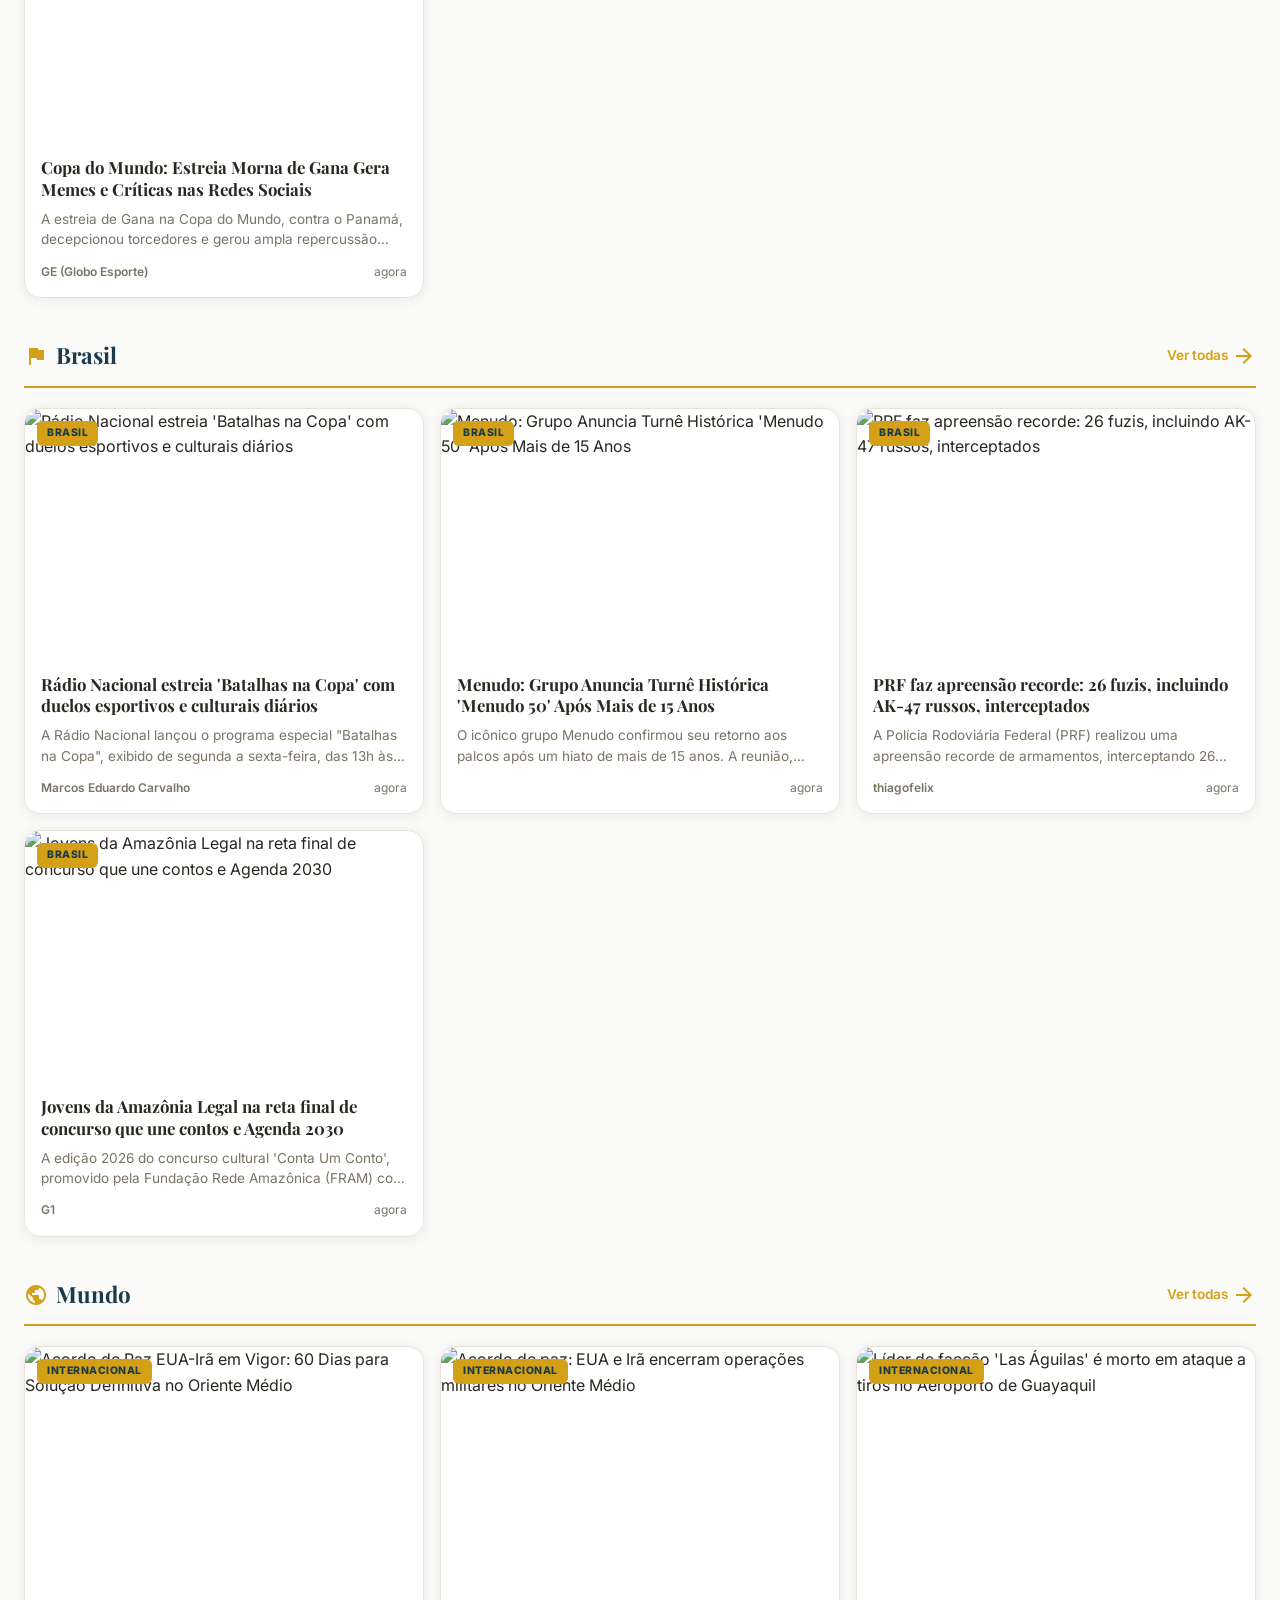
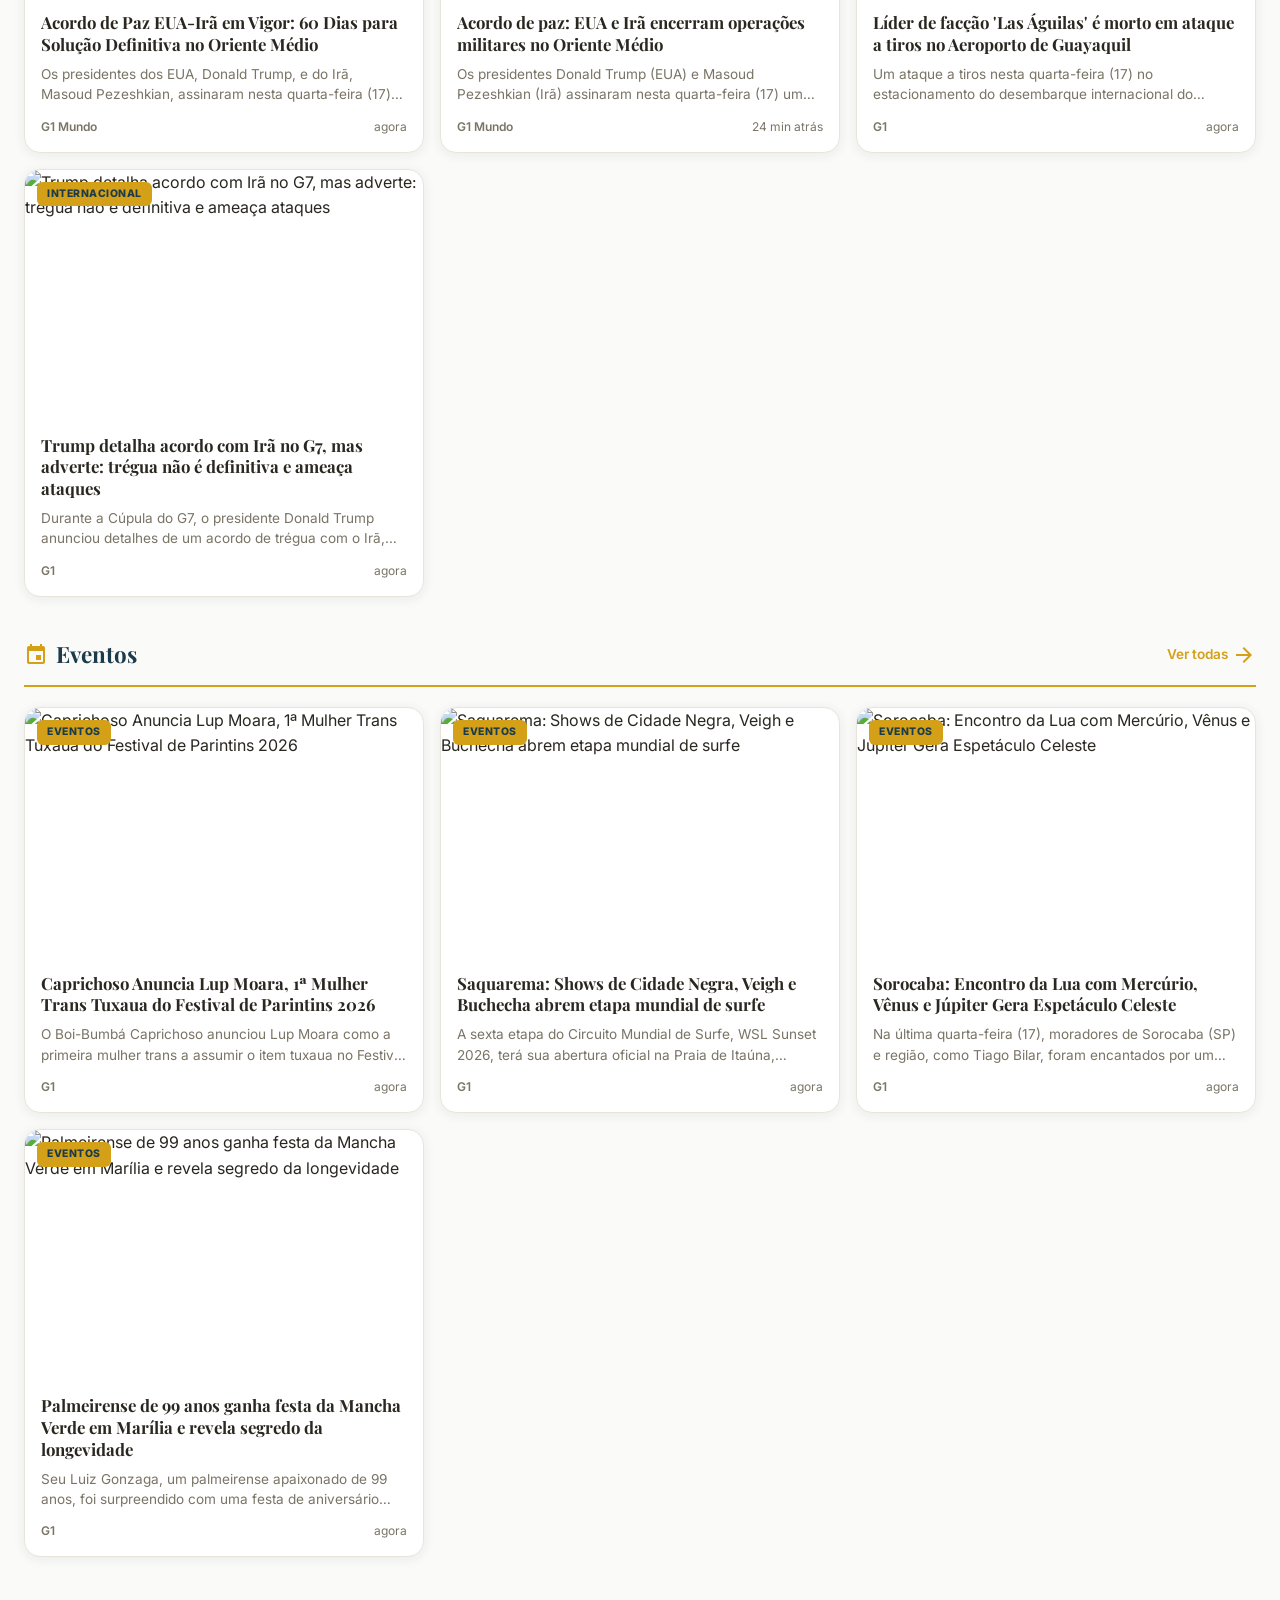
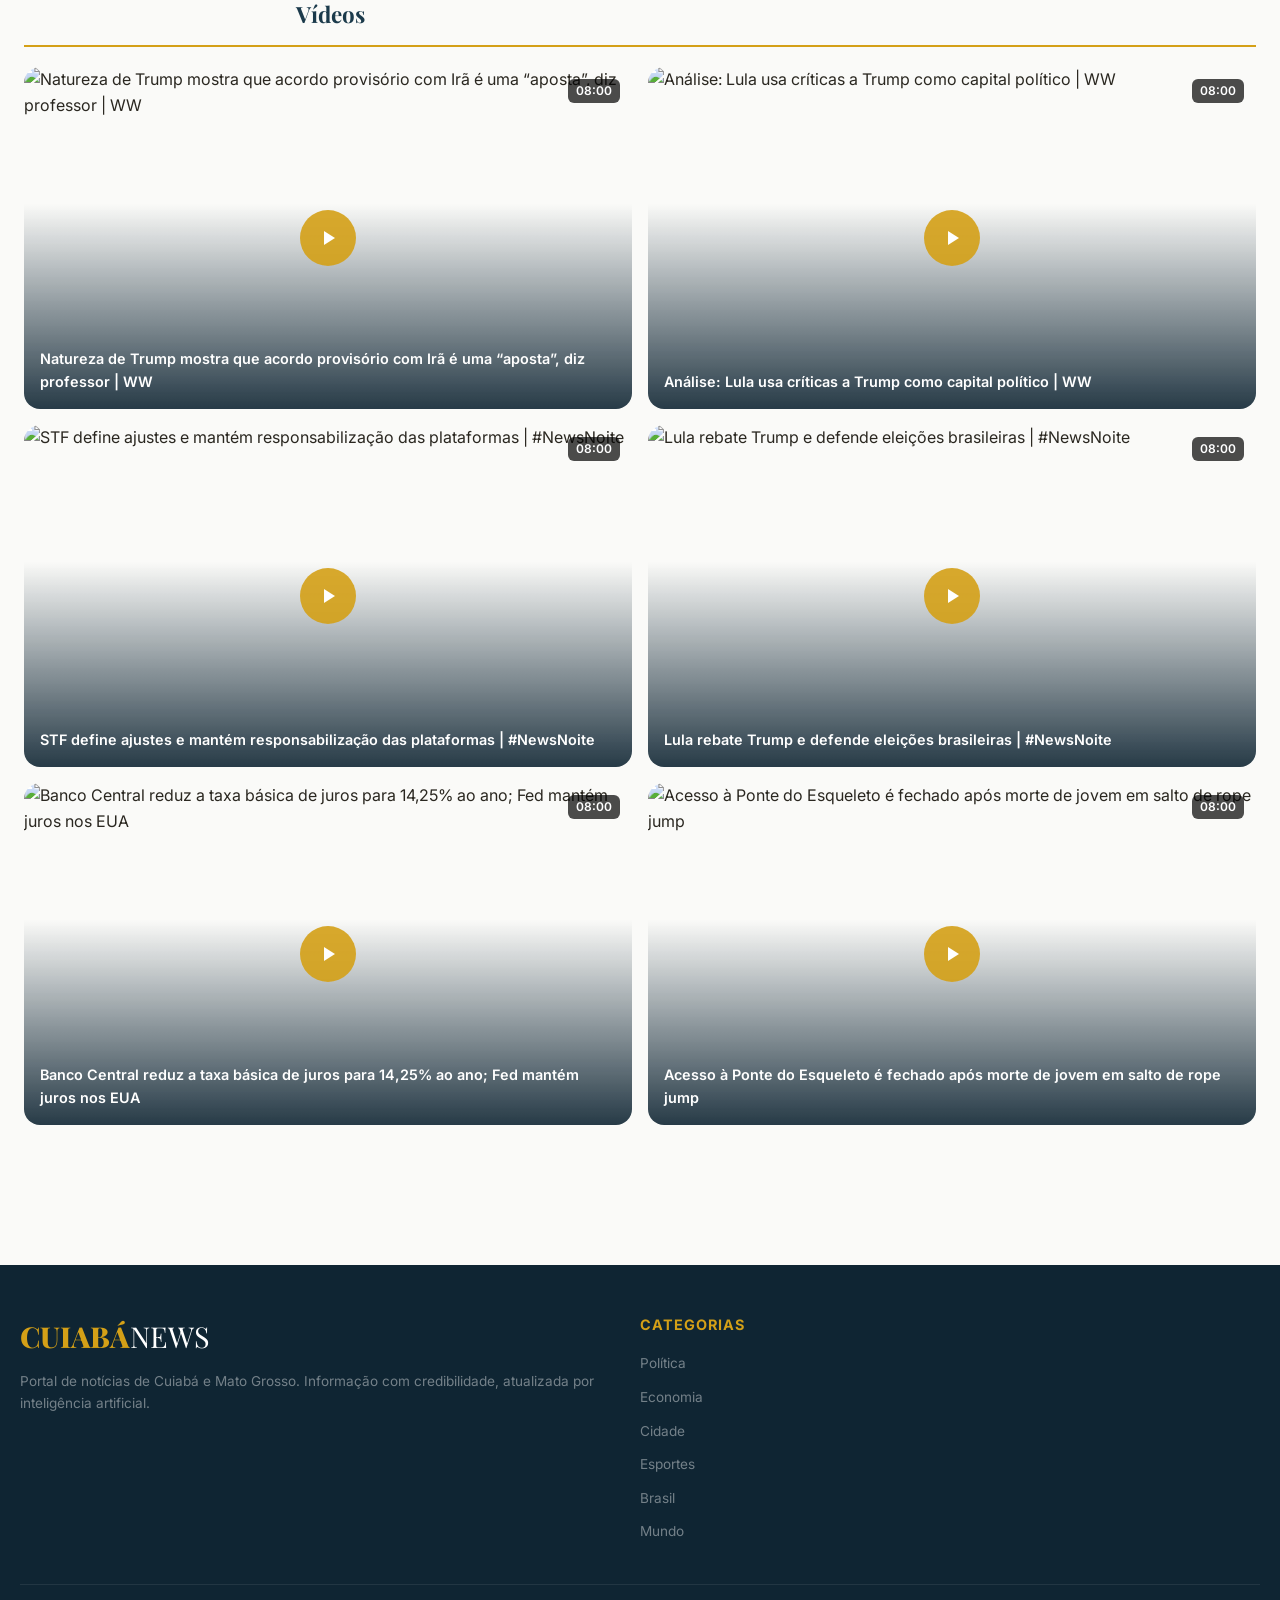
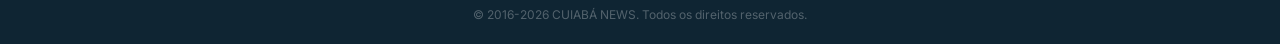
==== commit 1cbfdd6e: "Oculta links Sobre/Quem Somos da navegação e footer Co-Authored-By: Claude Opus 4.6 <noreply@anthrop" ====
--- a/index.html
+++ b/index.html
@@ -89,9 +89,9 @@
                 <a href="#" class="nav-link" data-category="eventos">
                     <span class="material-icons">event</span> Eventos
                 </a>
-                <a href="sobre.html" class="nav-link">
+                <!-- <a href="sobre.html" class="nav-link">
                     <span class="material-icons">groups</span> Quem Somos
-                </a>
+                </a> -->
             </div>
         </div>
     </nav>
@@ -333,7 +333,7 @@
                         <li><a href="#" data-category="internacional">Mundo</a></li>
                     </ul>
                 </div>
-                <div class="footer-links">
+                <!-- <div class="footer-links">
                     <h4>Sobre</h4>
                     <ul>
                         <li><a href="sobre.html">Quem Somos</a></li>
@@ -341,7 +341,7 @@
                         <li><a href="sobre.html">Política de Privacidade</a></li>
                         <li><a href="sobre.html">Contato</a></li>
                     </ul>
-                </div>
+                </div> -->
             </div>
             <div class="footer-bottom">
                 <p>&copy; 2016-2026 CUIABÁ NEWS. Todos os direitos reservados.</p>
--- a/css/style.css
+++ b/css/style.css
@@ -291,6 +291,32 @@
     font-weight: 800; line-height: 1.2; margin-bottom: 8px;
 }
 .hero-slide-meta { font-size: 0.8rem; opacity: 0.6; }
+
+/* Slide Reportagem Especial */
+.hero-slide-rep .hero-rep-split { position: relative; width: 100%; height: 100%; display: flex; }
+.hero-rep-left { width: 50%; height: 100%; overflow: hidden; }
+.hero-rep-left img { width: 100%; height: 100%; object-fit: cover; filter: brightness(0.5); }
+.hero-rep-right { width: 50%; height: 100%; overflow: hidden; }
+.hero-rep-right img { width: 100%; height: 100%; object-fit: cover; object-position: top center; }
+.hero-rep-overlay {
+    position: absolute; bottom: 0; left: 0; width: 50%; height: 100%;
+    display: flex; flex-direction: column; justify-content: flex-end; padding: 32px;
+    background: linear-gradient(transparent 30%, rgba(10,20,40,0.9));
+}
+.hero-rep-overlay .hero-slide-title { color: #fff; text-shadow: 0 2px 8px rgba(0,0,0,0.7); }
+@media (max-width: 768px) {
+    .hero-rep-left { width: 40%; }
+    .hero-rep-right { width: 60%; }
+    .hero-rep-overlay { width: 100%; padding: 20px 16px; }
+    .hero-rep-overlay .hero-slide-title { font-size: 1rem; }
+    .hero-rep-overlay .hero-slide-meta { display: none; }
+}
+@media (max-width: 480px) {
+    .hero-rep-left { width: 35%; }
+    .hero-rep-right { width: 65%; }
+    .hero-rep-overlay .hero-slide-title { font-size: 0.9rem; }
+}
+
 .hero-arrow {
     position: absolute; top: 50%; transform: translateY(-50%);
     background: rgba(0,0,0,0.5); color: white; border: none; border-radius: 50%;
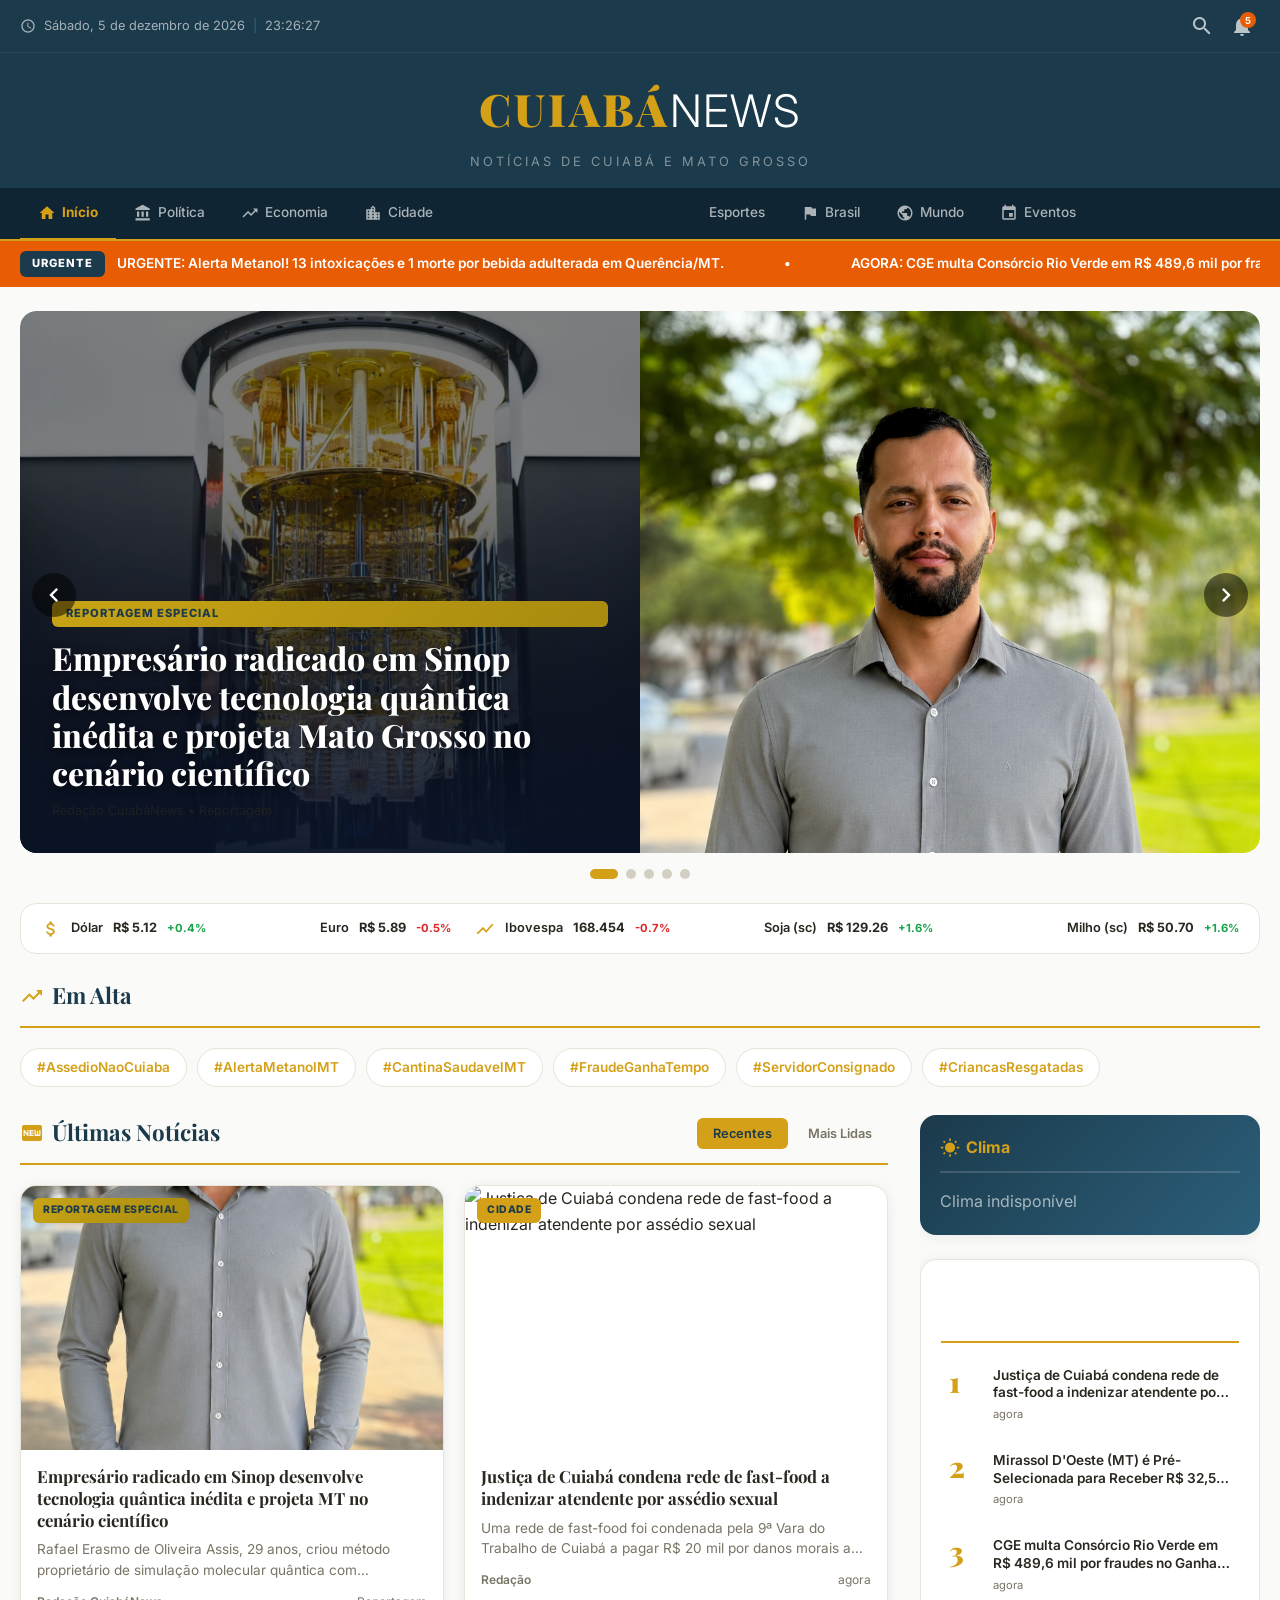
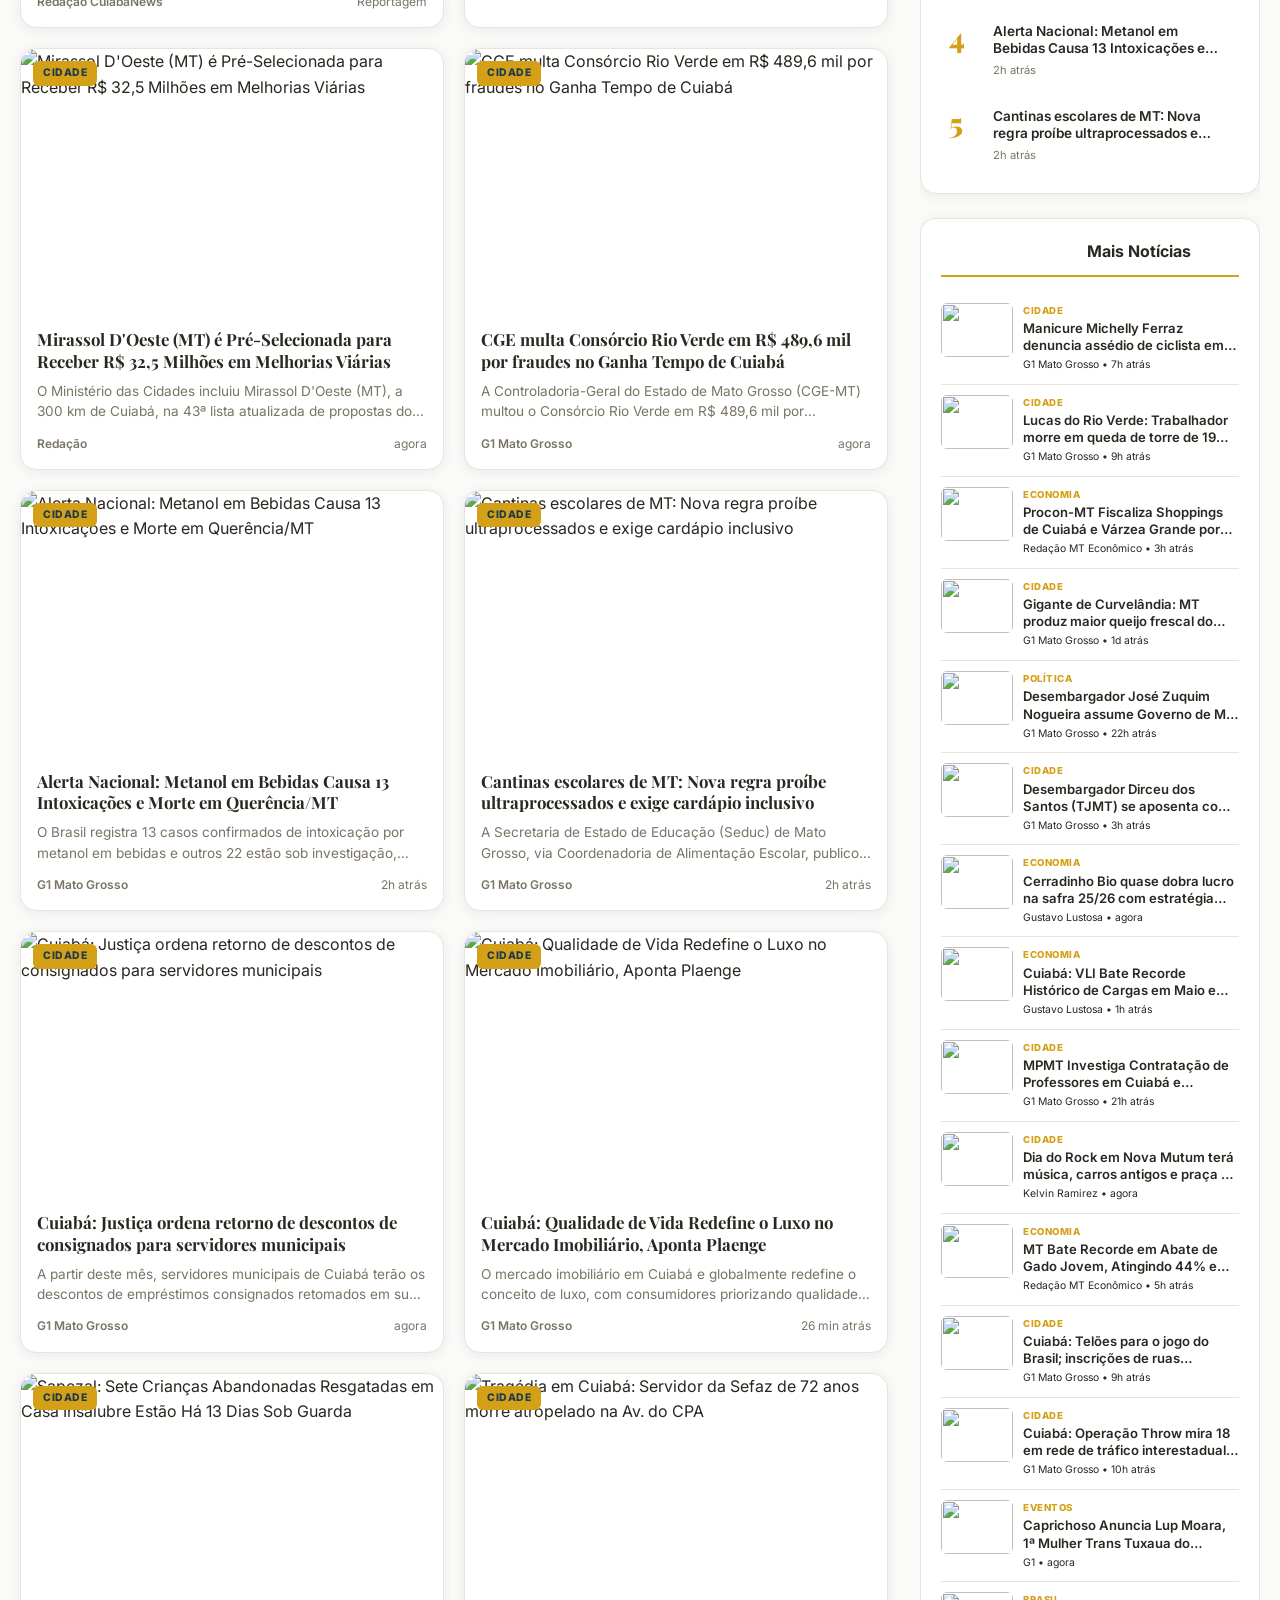
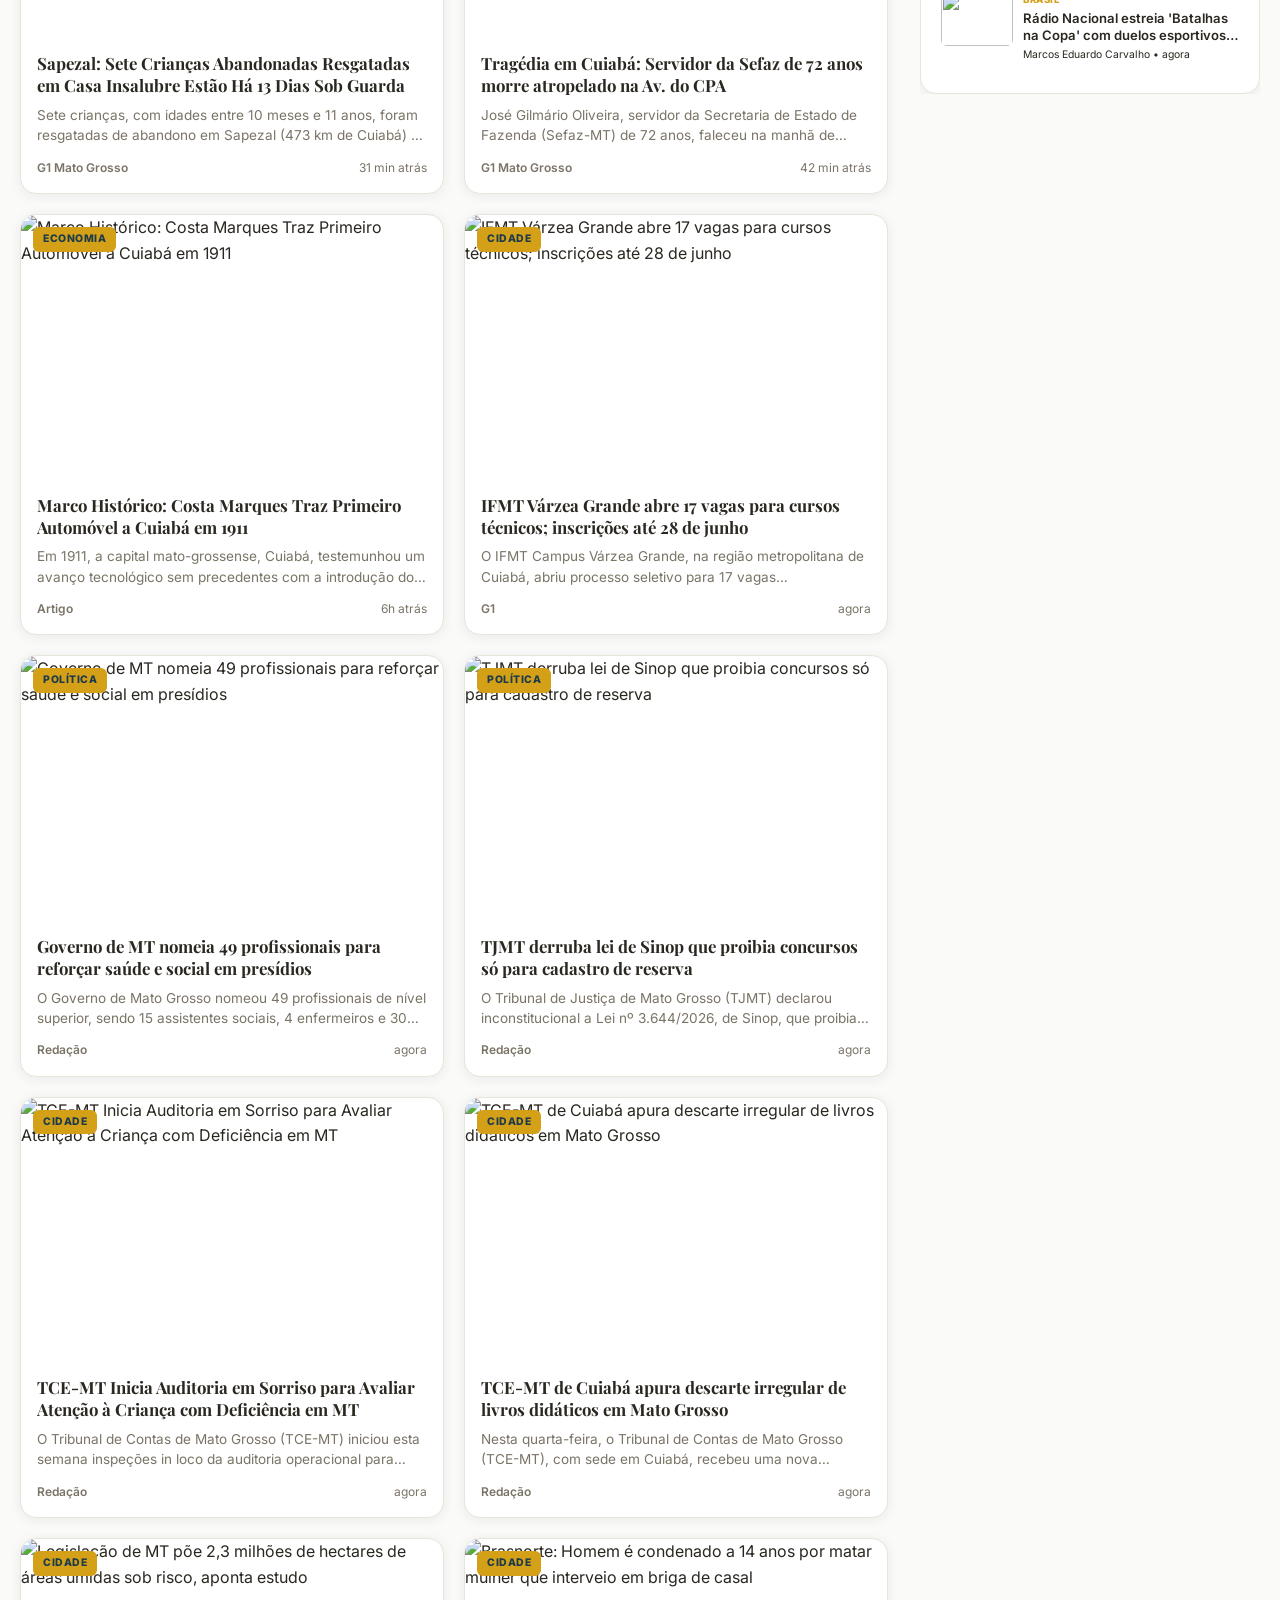
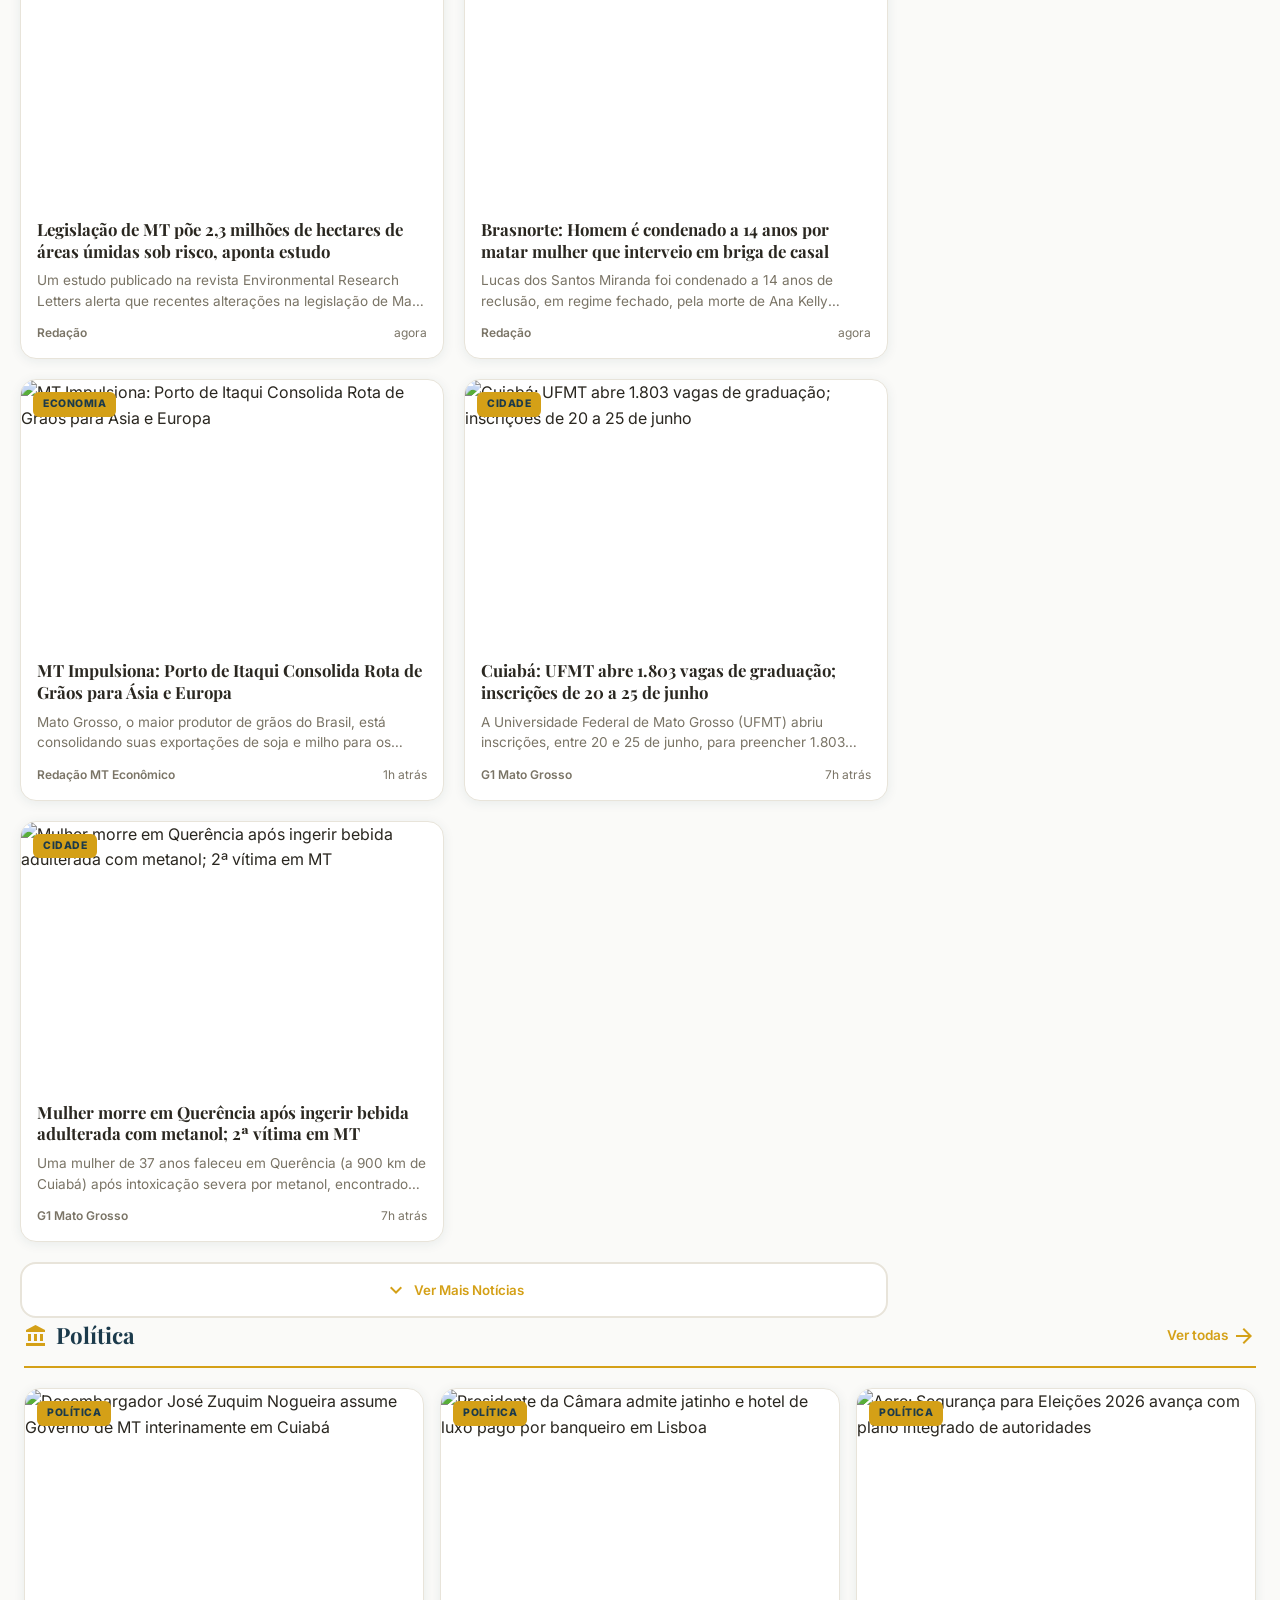
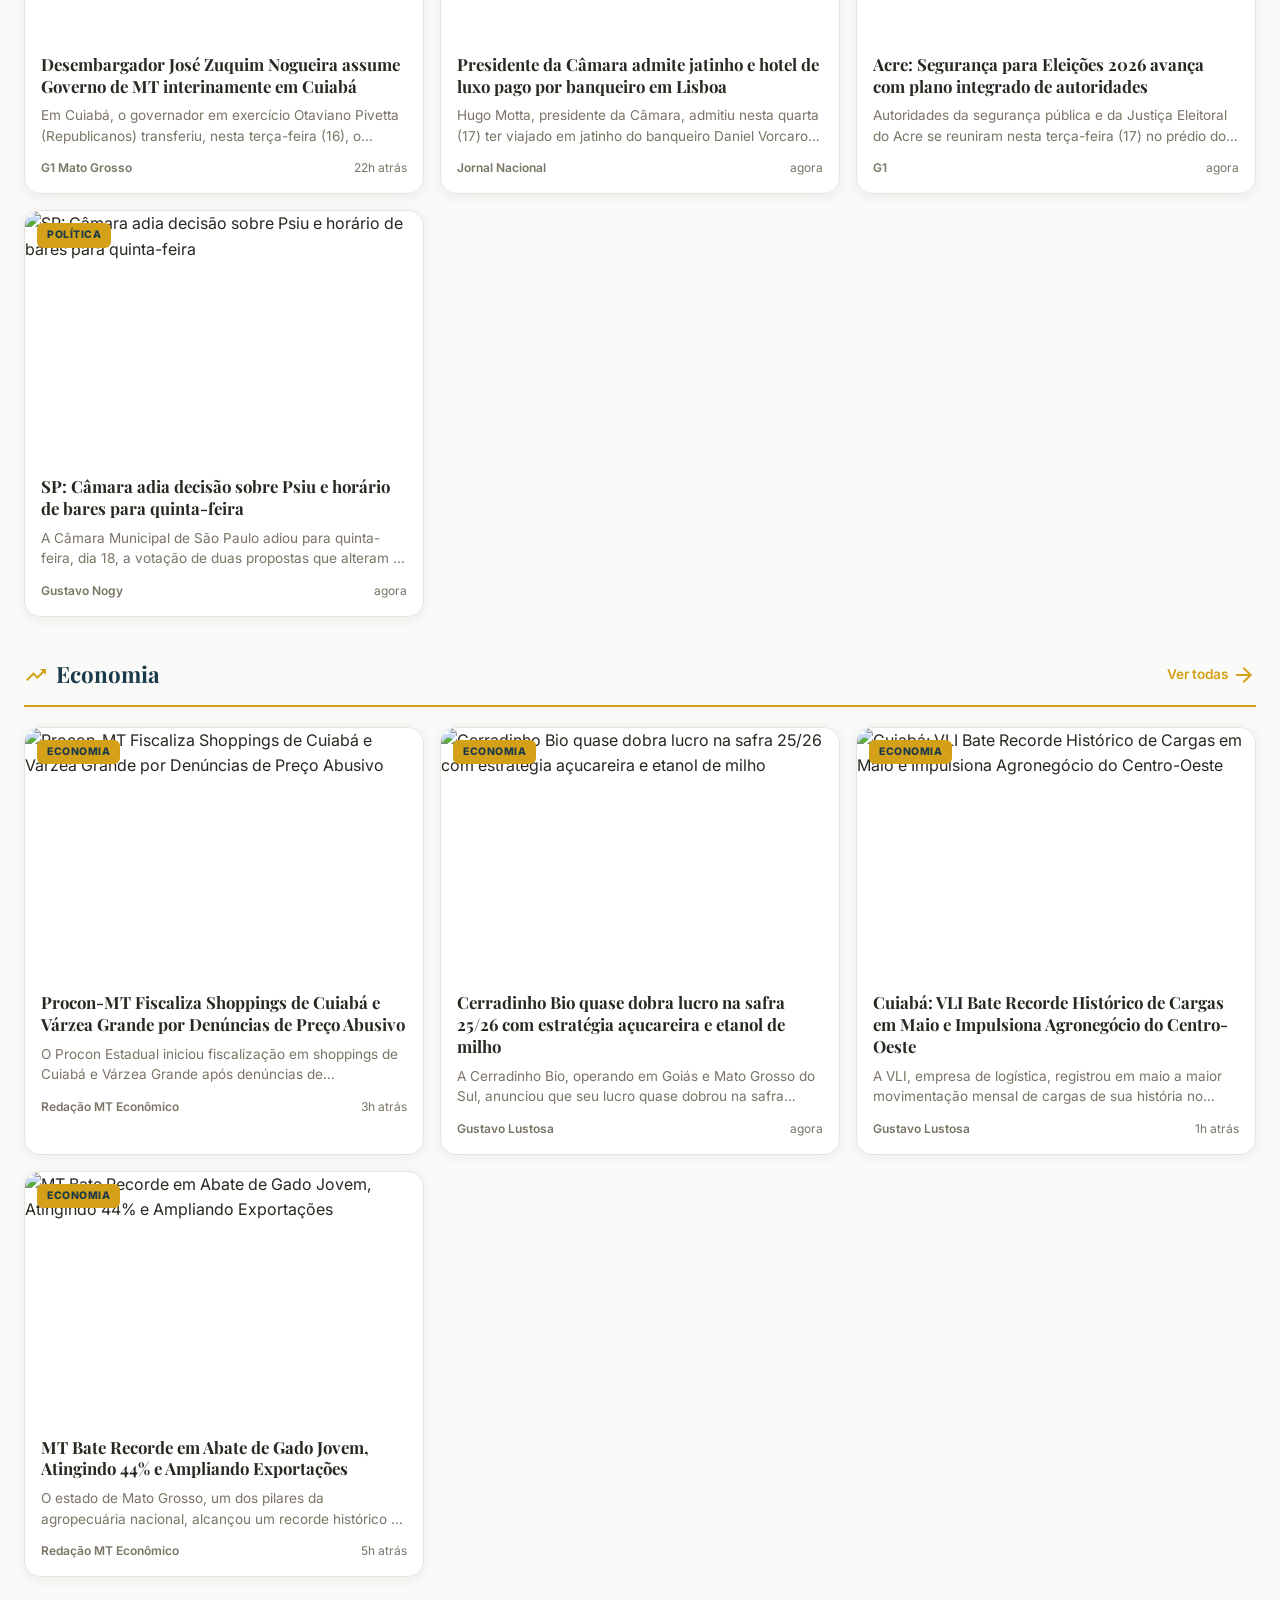
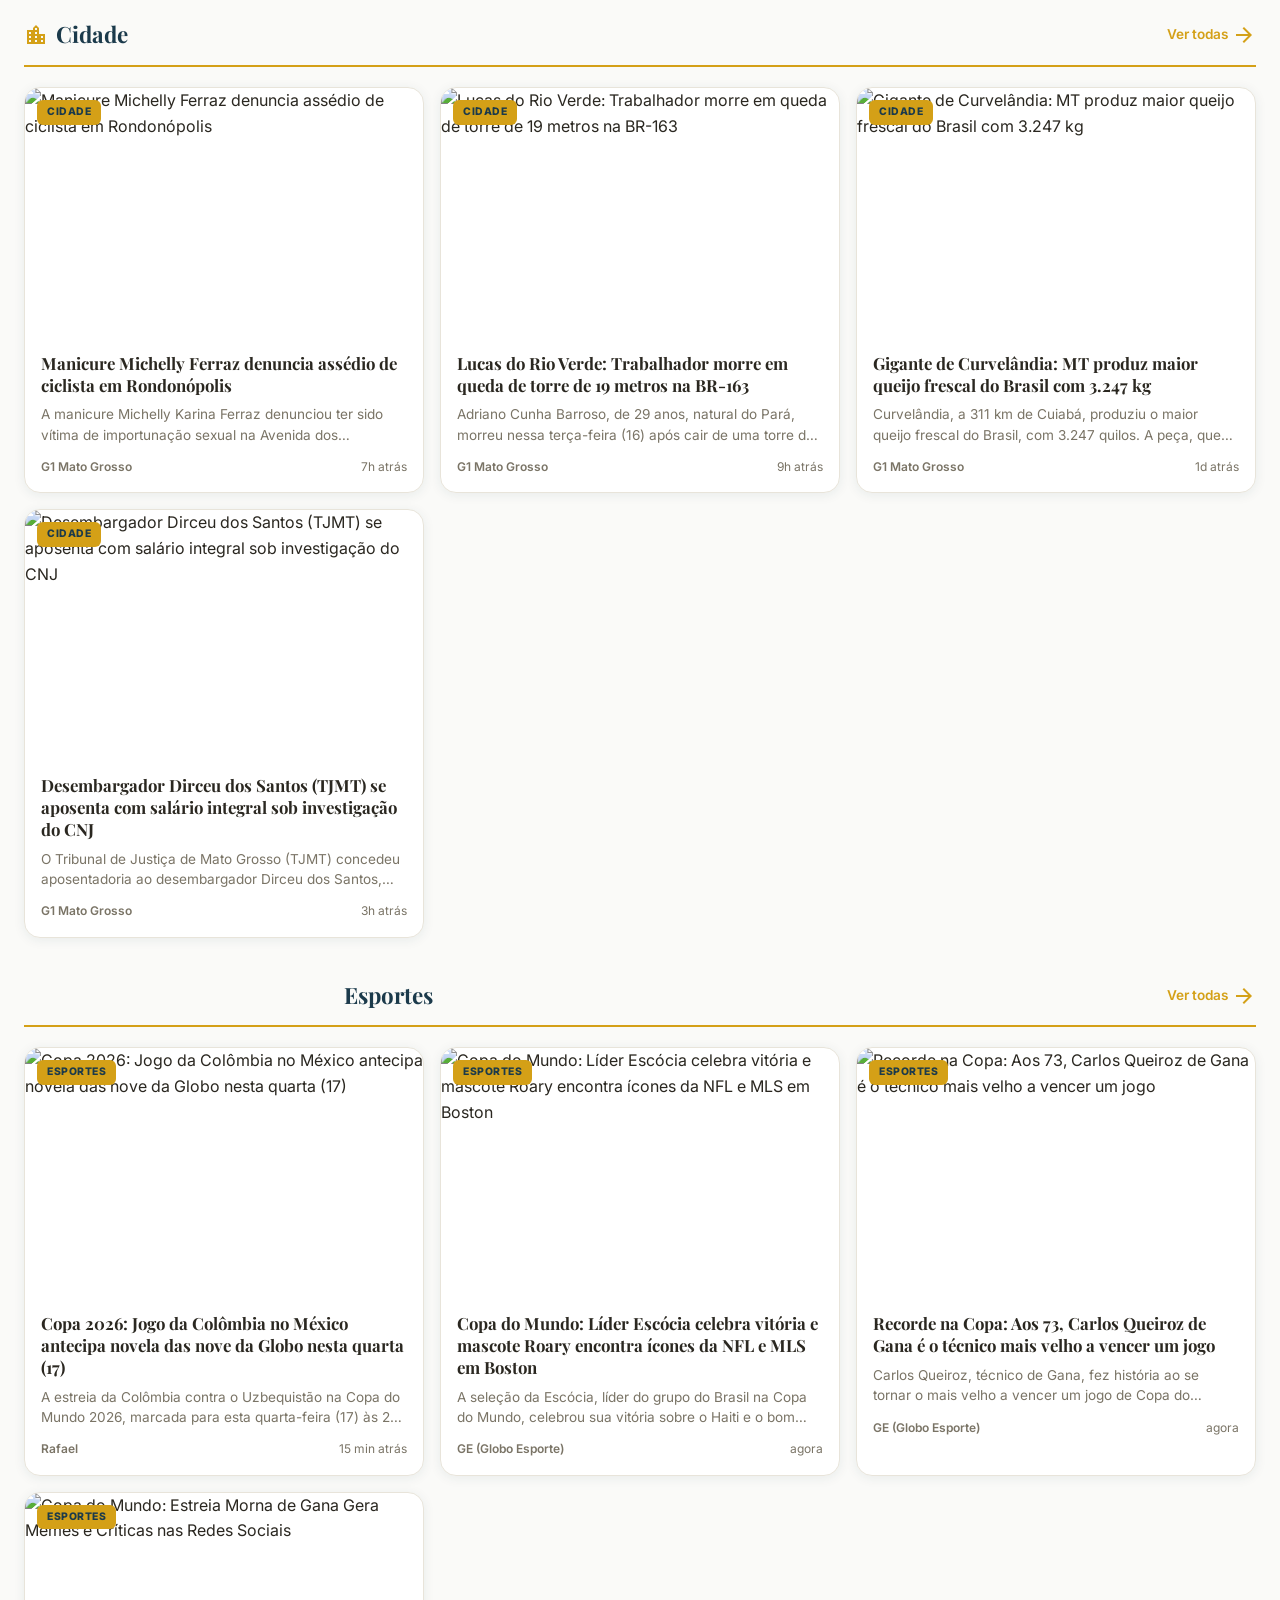
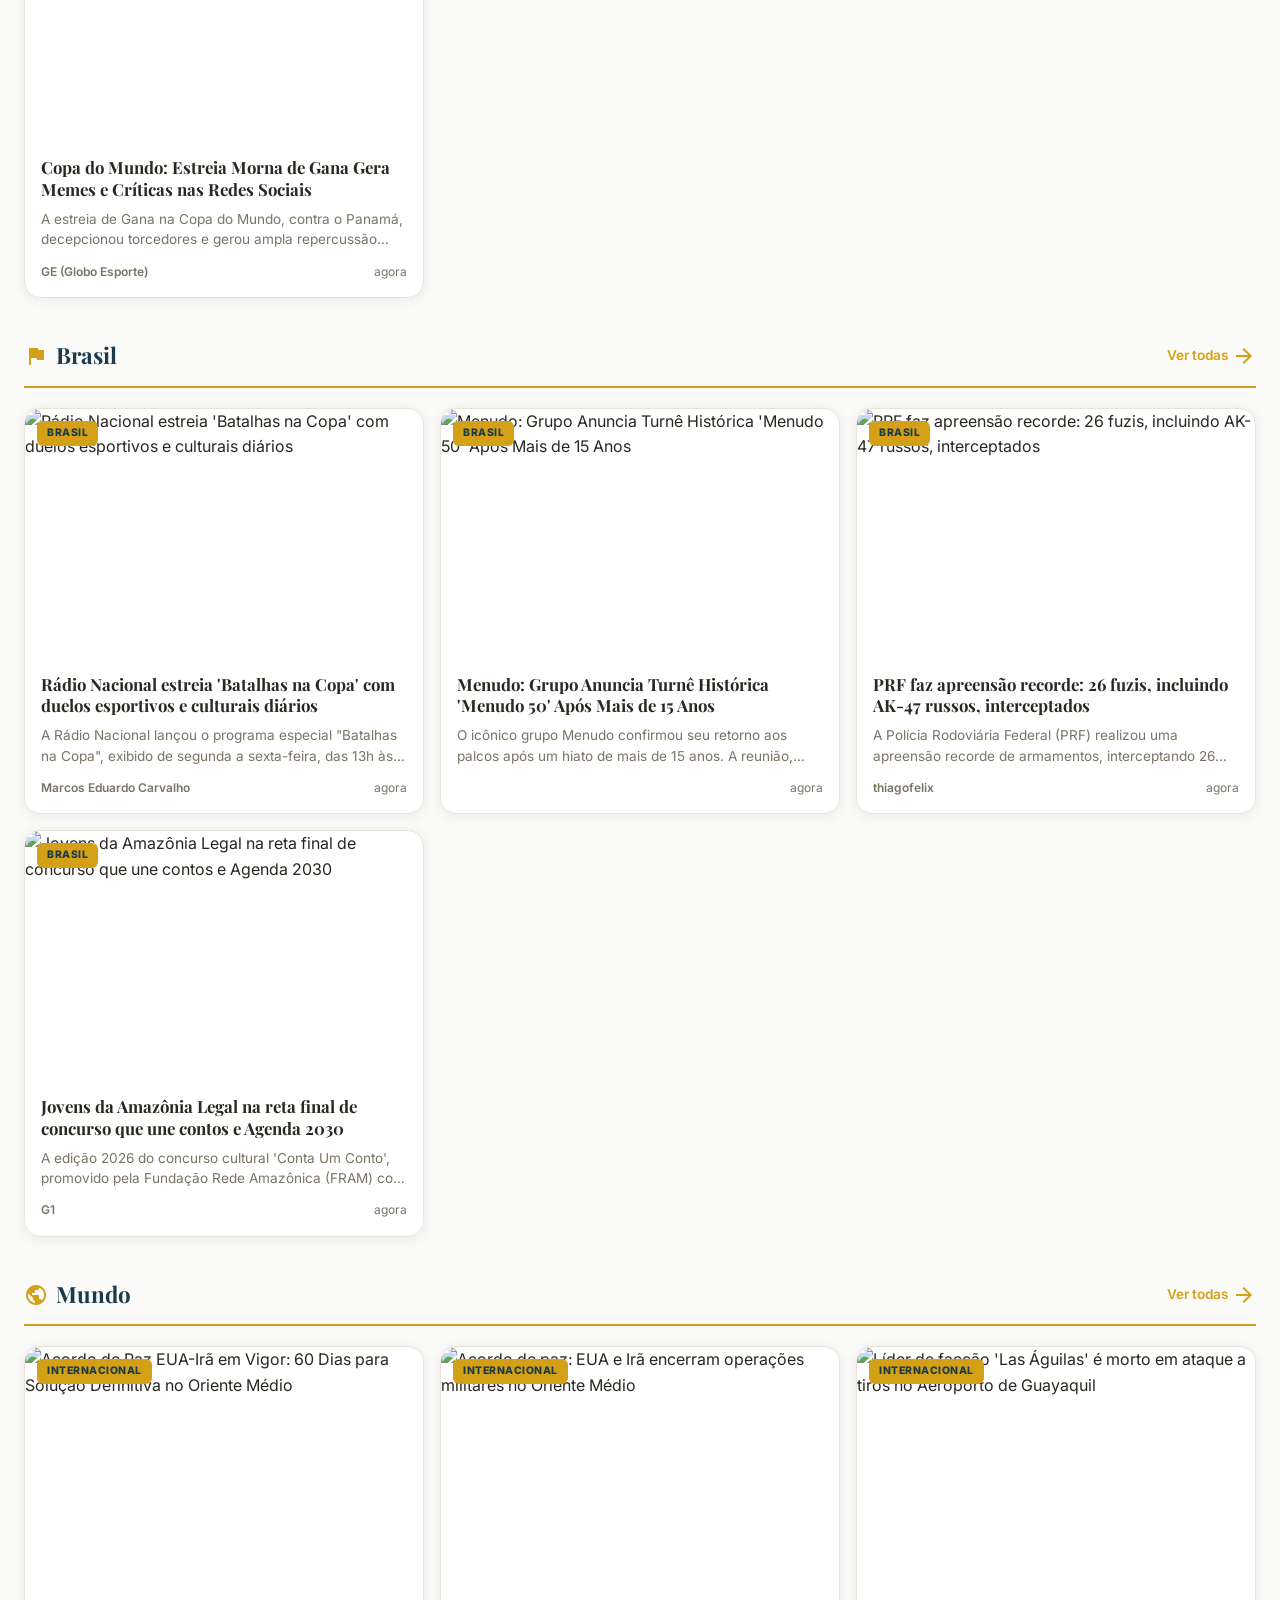
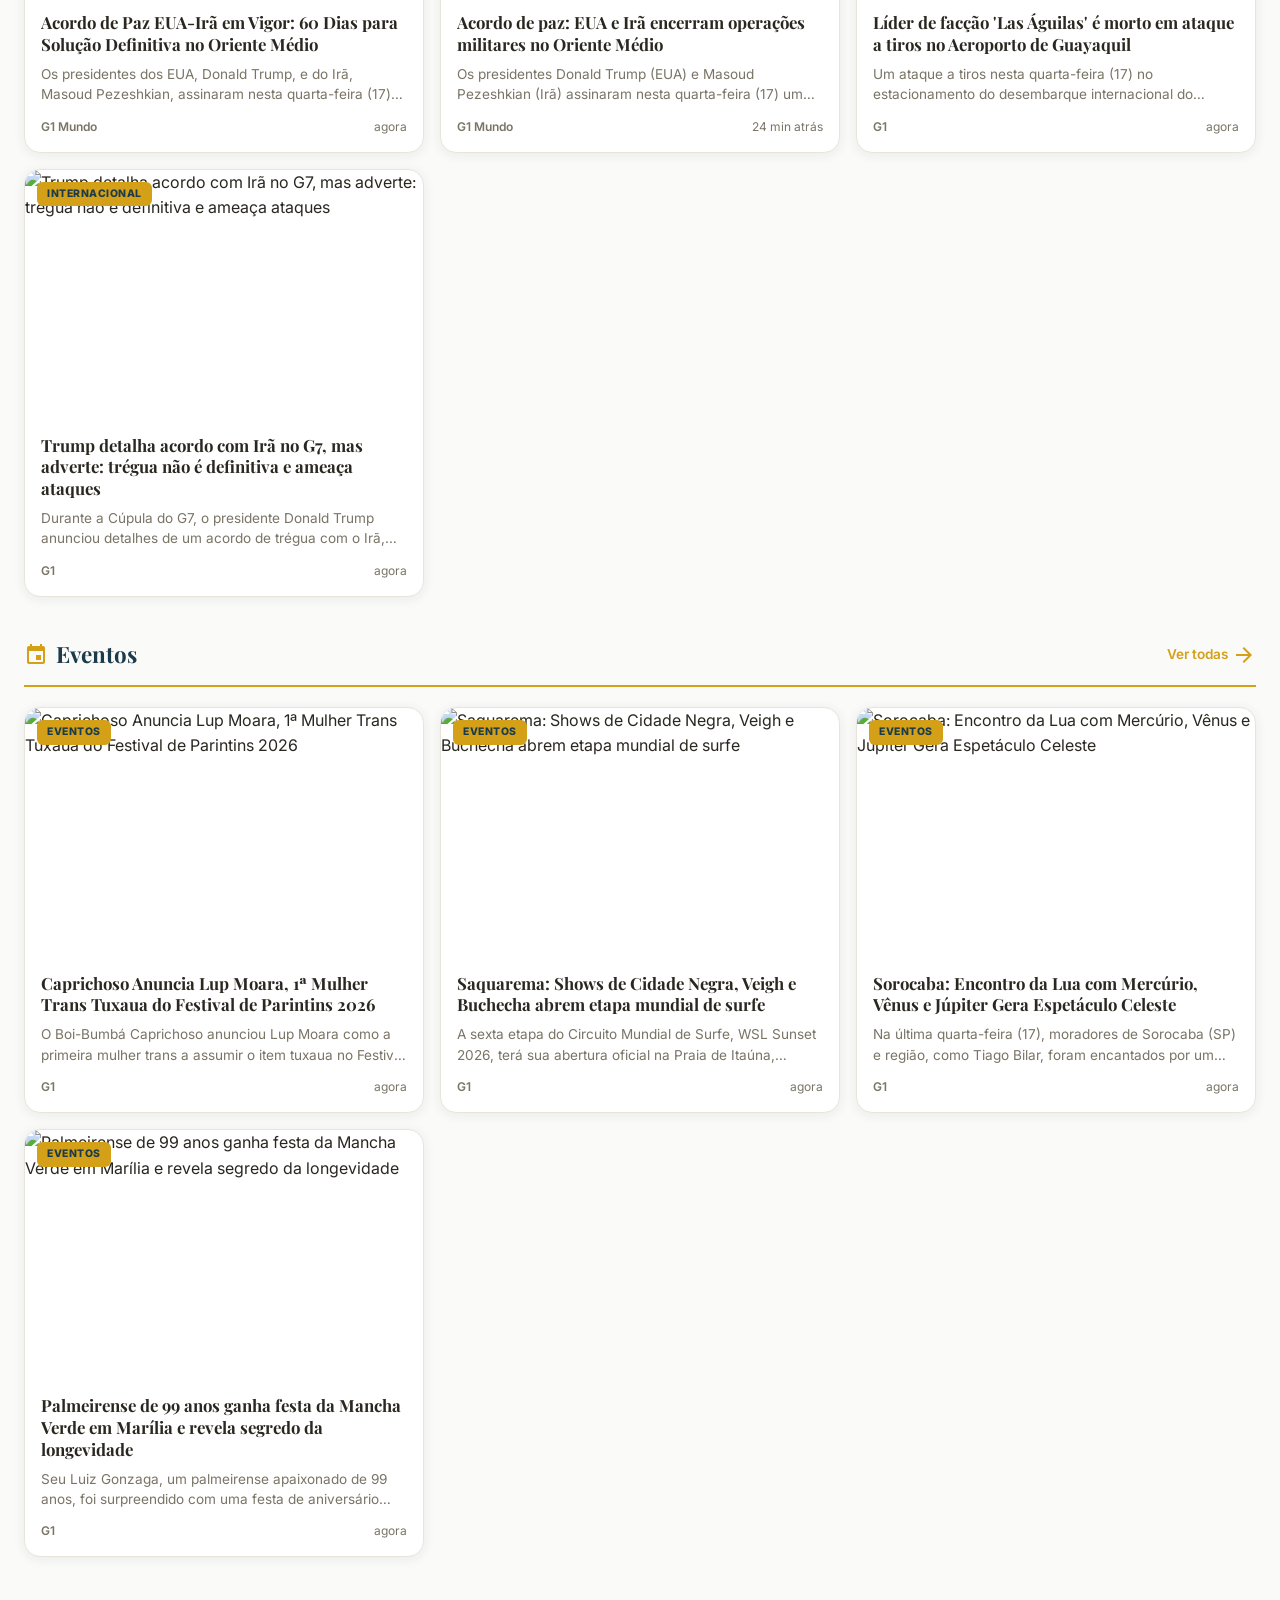
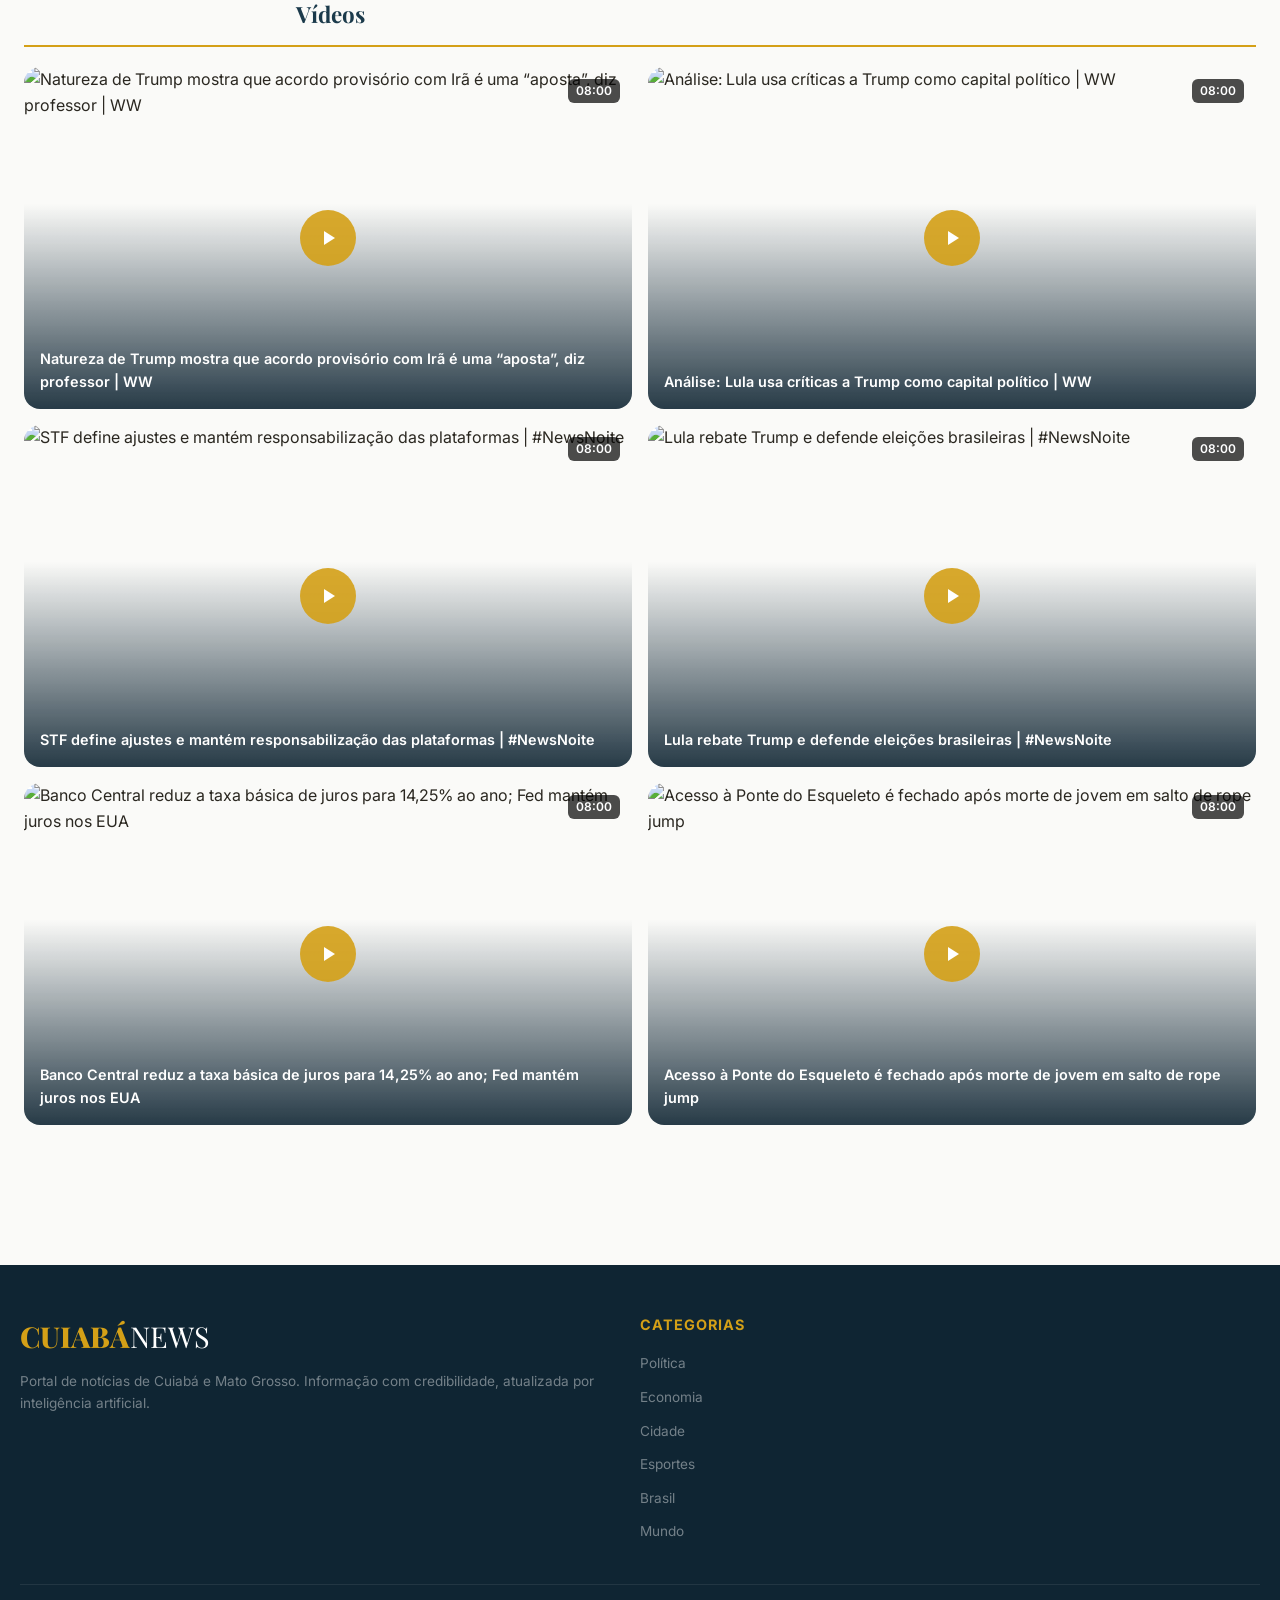
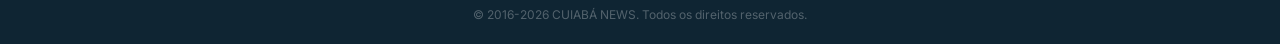
==== commit a1cfb09a: "Add Google Search Console verification meta tag Co-Authored-By: Claude Opus 4.6 <noreply@anthropic.c" ====
--- a/index.html
+++ b/index.html
@@ -3,6 +3,7 @@
 <head>
     <meta charset="UTF-8">
     <meta name="viewport" content="width=device-width, initial-scale=1.0">
+    <meta name="google-site-verification" content="Cx4XToRgKDte9BDShxW9Scnrfhb16wpt_zsJ5hvM4pw" />
     <title>CUIABÁ NEWS — Notícias de Cuiabá e Mato Grosso</title>
     <meta name="description" content="CUIABÁ NEWS - Portal de notícias de Cuiabá e Mato Grosso. Política, economia, esportes, cidade e mais.">
     <meta name="keywords" content="Cuiabá, Mato Grosso, notícias, MT, Pantanal, Arena Pantanal">
--- a/css/style.css
+++ b/css/style.css
@@ -715,7 +715,7 @@
 /* === RESPONSIVE === */
 @media (max-width: 1024px) {
     .content-grid { grid-template-columns: 1fr; }
-    .col-sidebar { order: -1; display: grid; grid-template-columns: 1fr 1fr; gap: 16px; }
+    .col-sidebar { position: static; align-self: auto; overflow: visible; display: grid; grid-template-columns: 1fr 1fr; gap: 16px; }
     .category-grid { grid-template-columns: repeat(2, 1fr); }
 }
 
@@ -726,7 +726,7 @@
     .news-grid { grid-template-columns: 1fr; }
     .category-grid { grid-template-columns: 1fr; }
     .videos-grid { grid-template-columns: 1fr; }
-    .col-sidebar { grid-template-columns: 1fr; }
+    .col-sidebar { position: static; align-self: auto; overflow: visible; grid-template-columns: 1fr; z-index: auto; }
     .footer-grid { grid-template-columns: 1fr; gap: 24px; }
     .logo-cuiaba, .logo-news { font-size: 2rem; }
     .section-header h2 { font-size: 1.15rem; }
